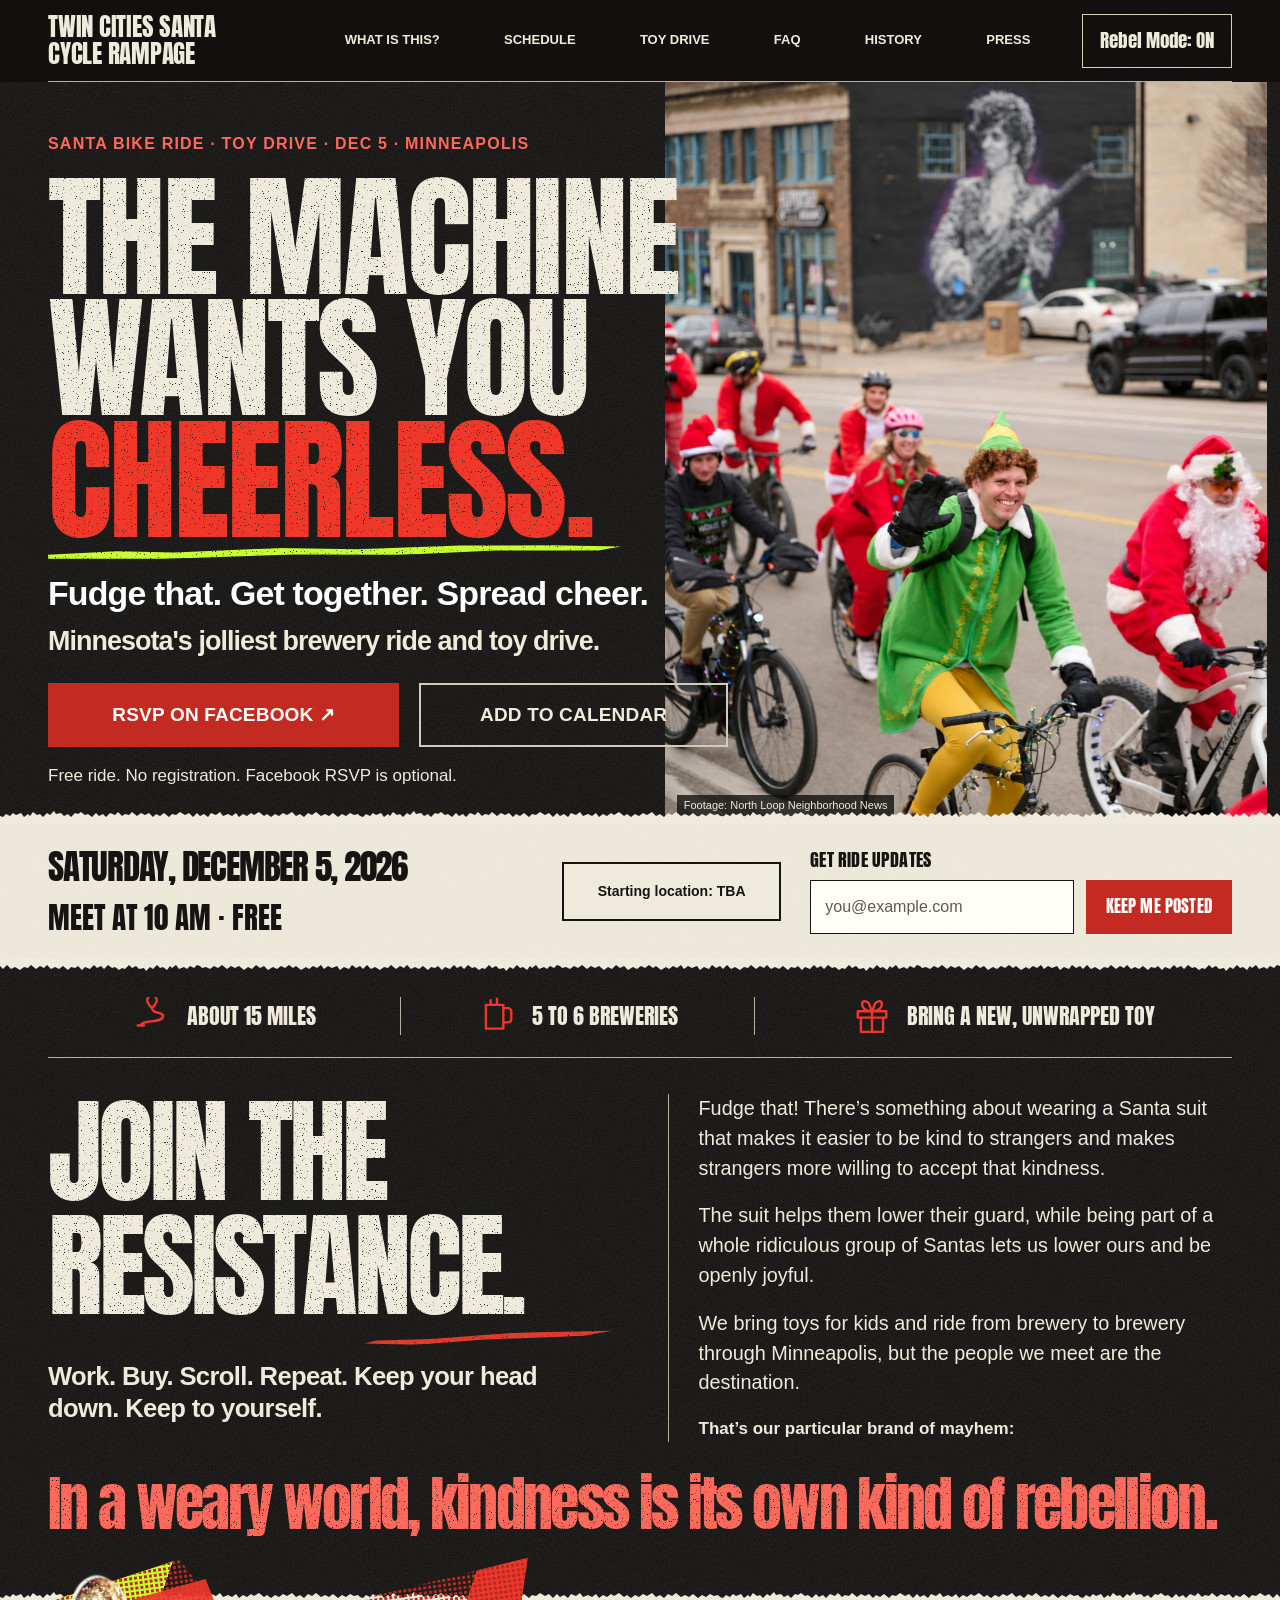
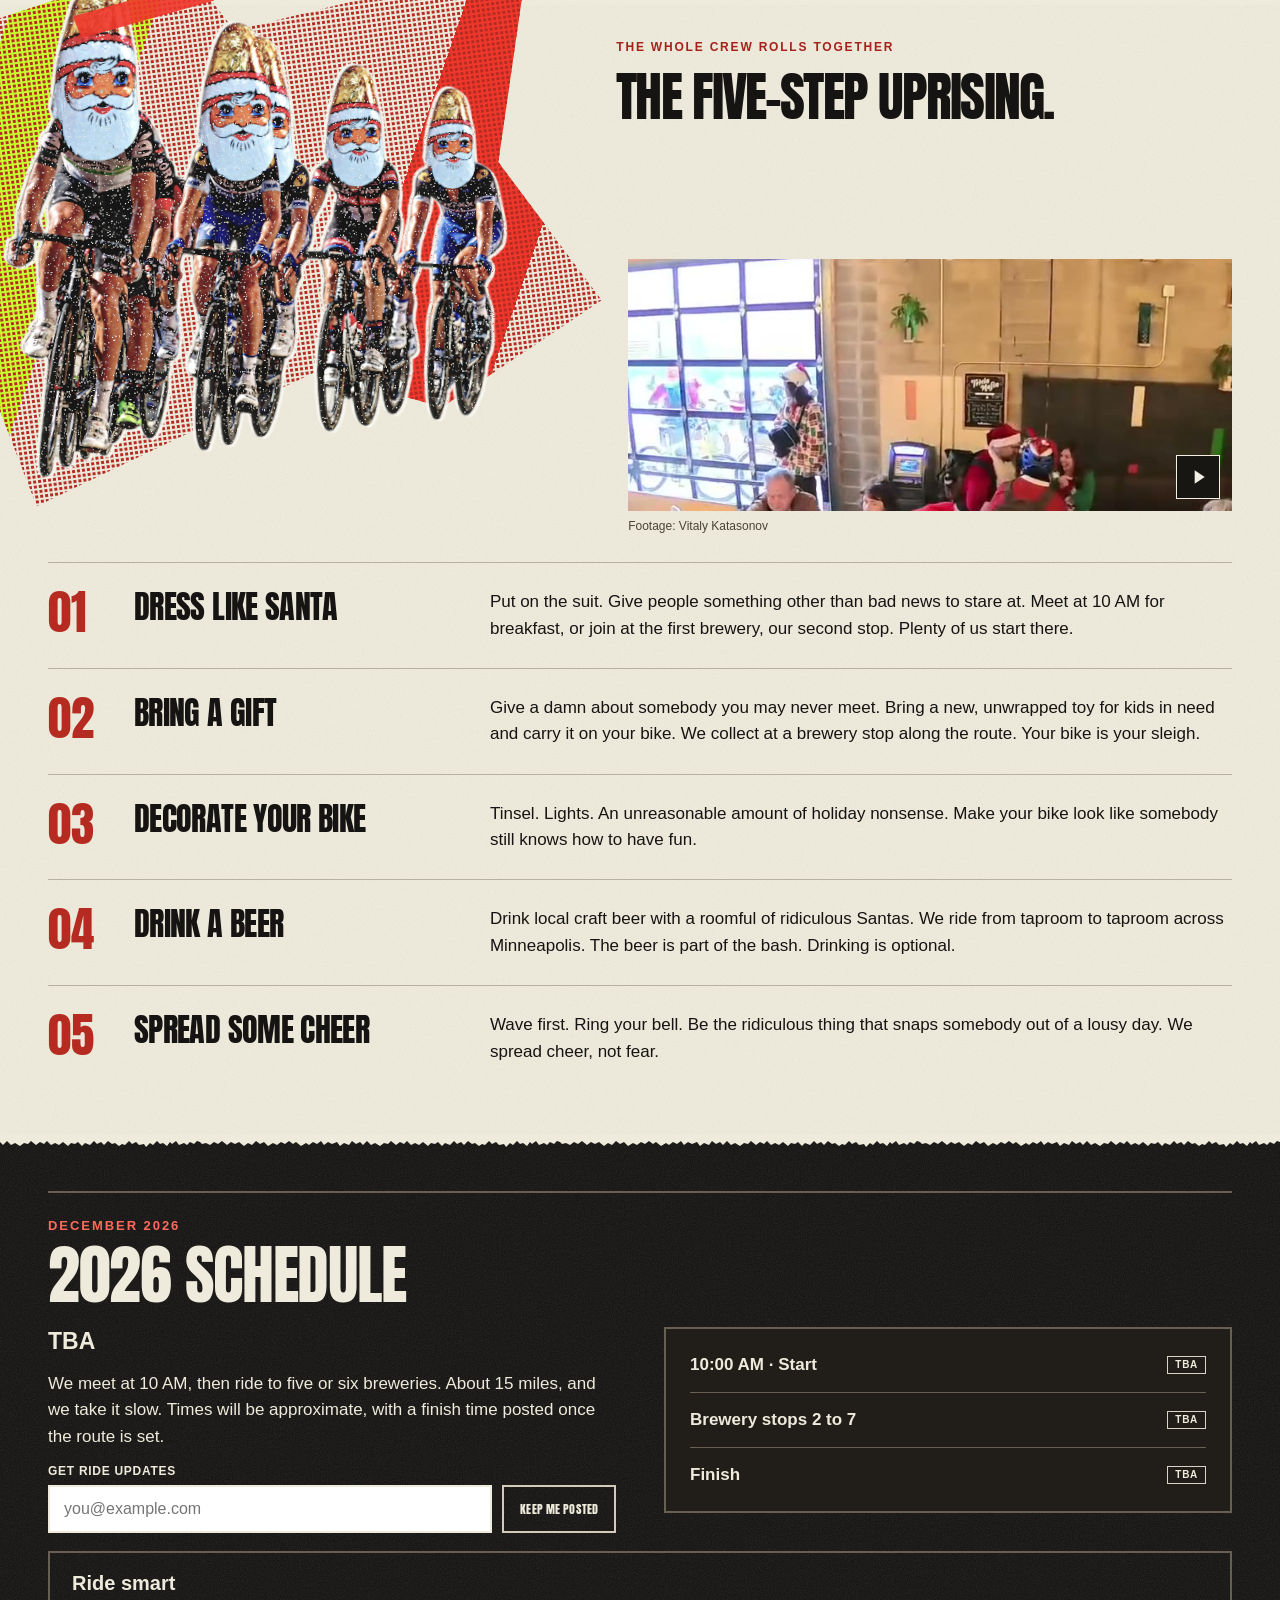
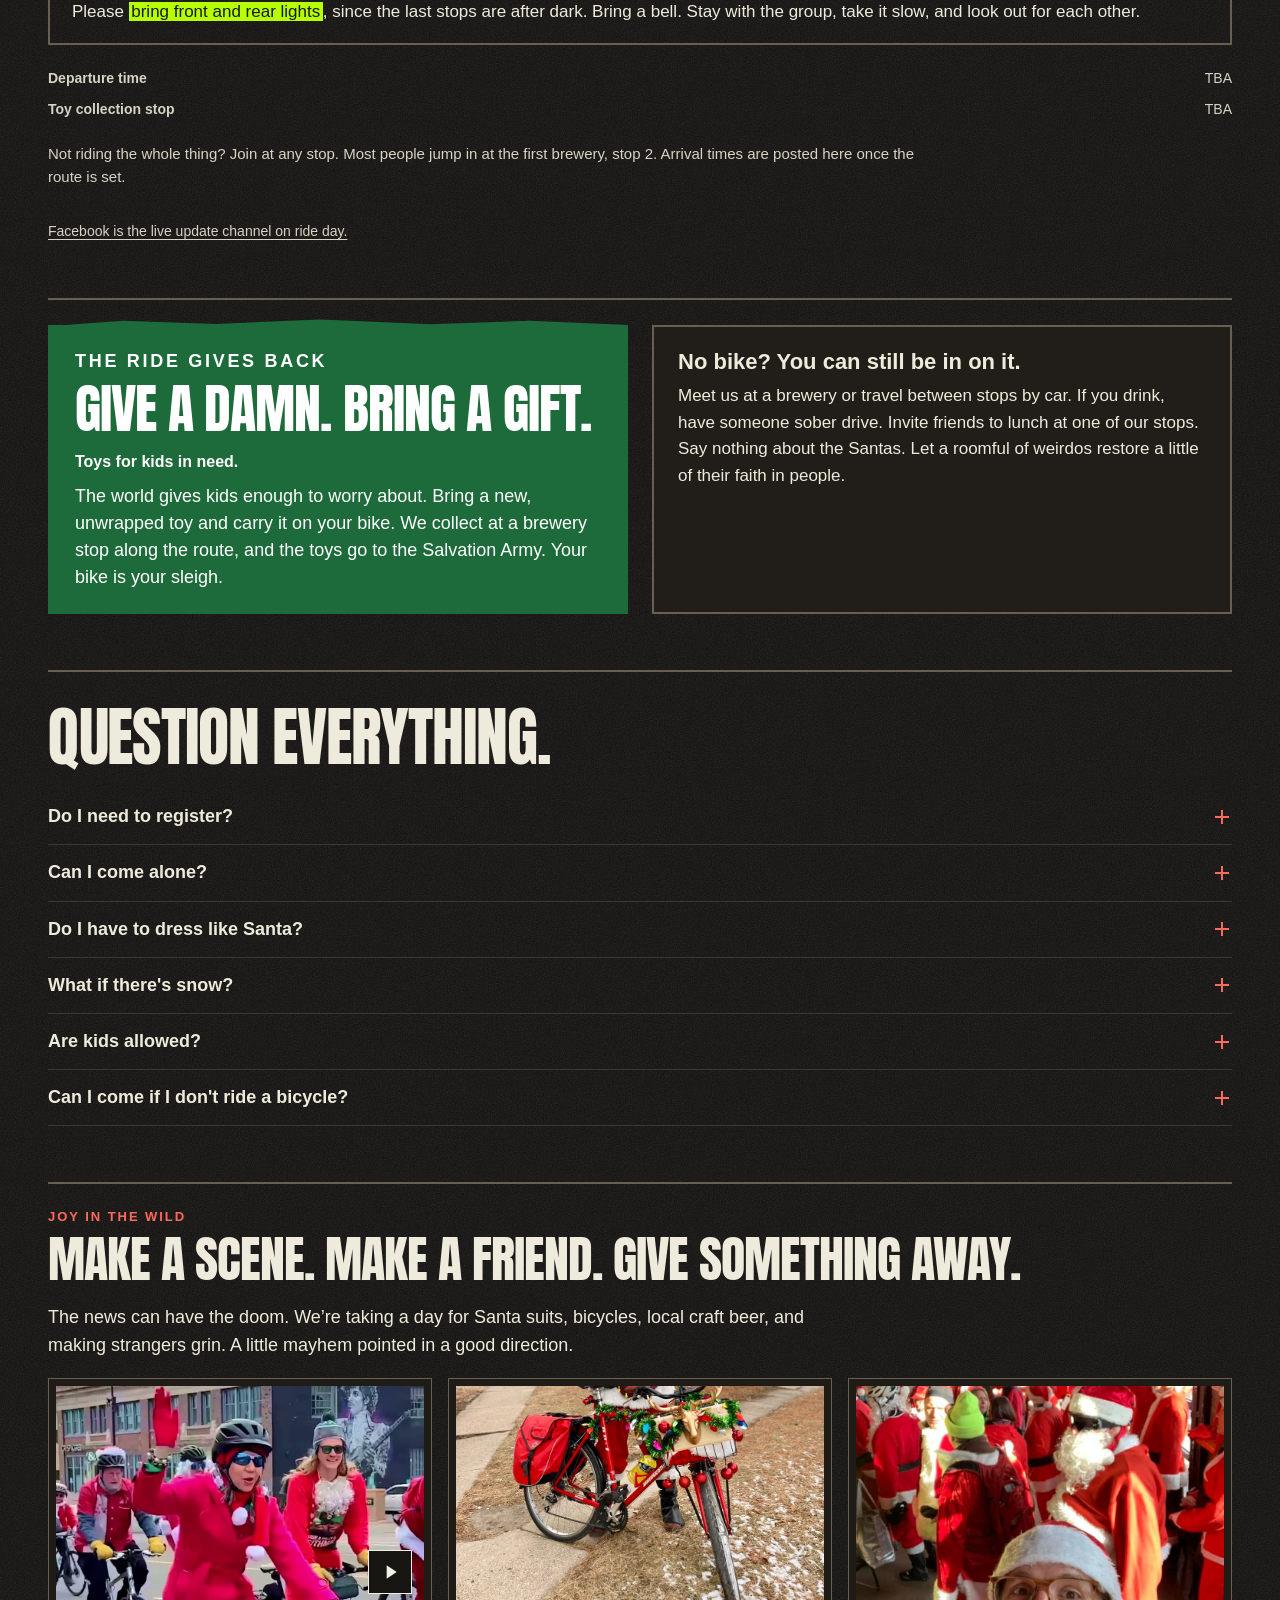
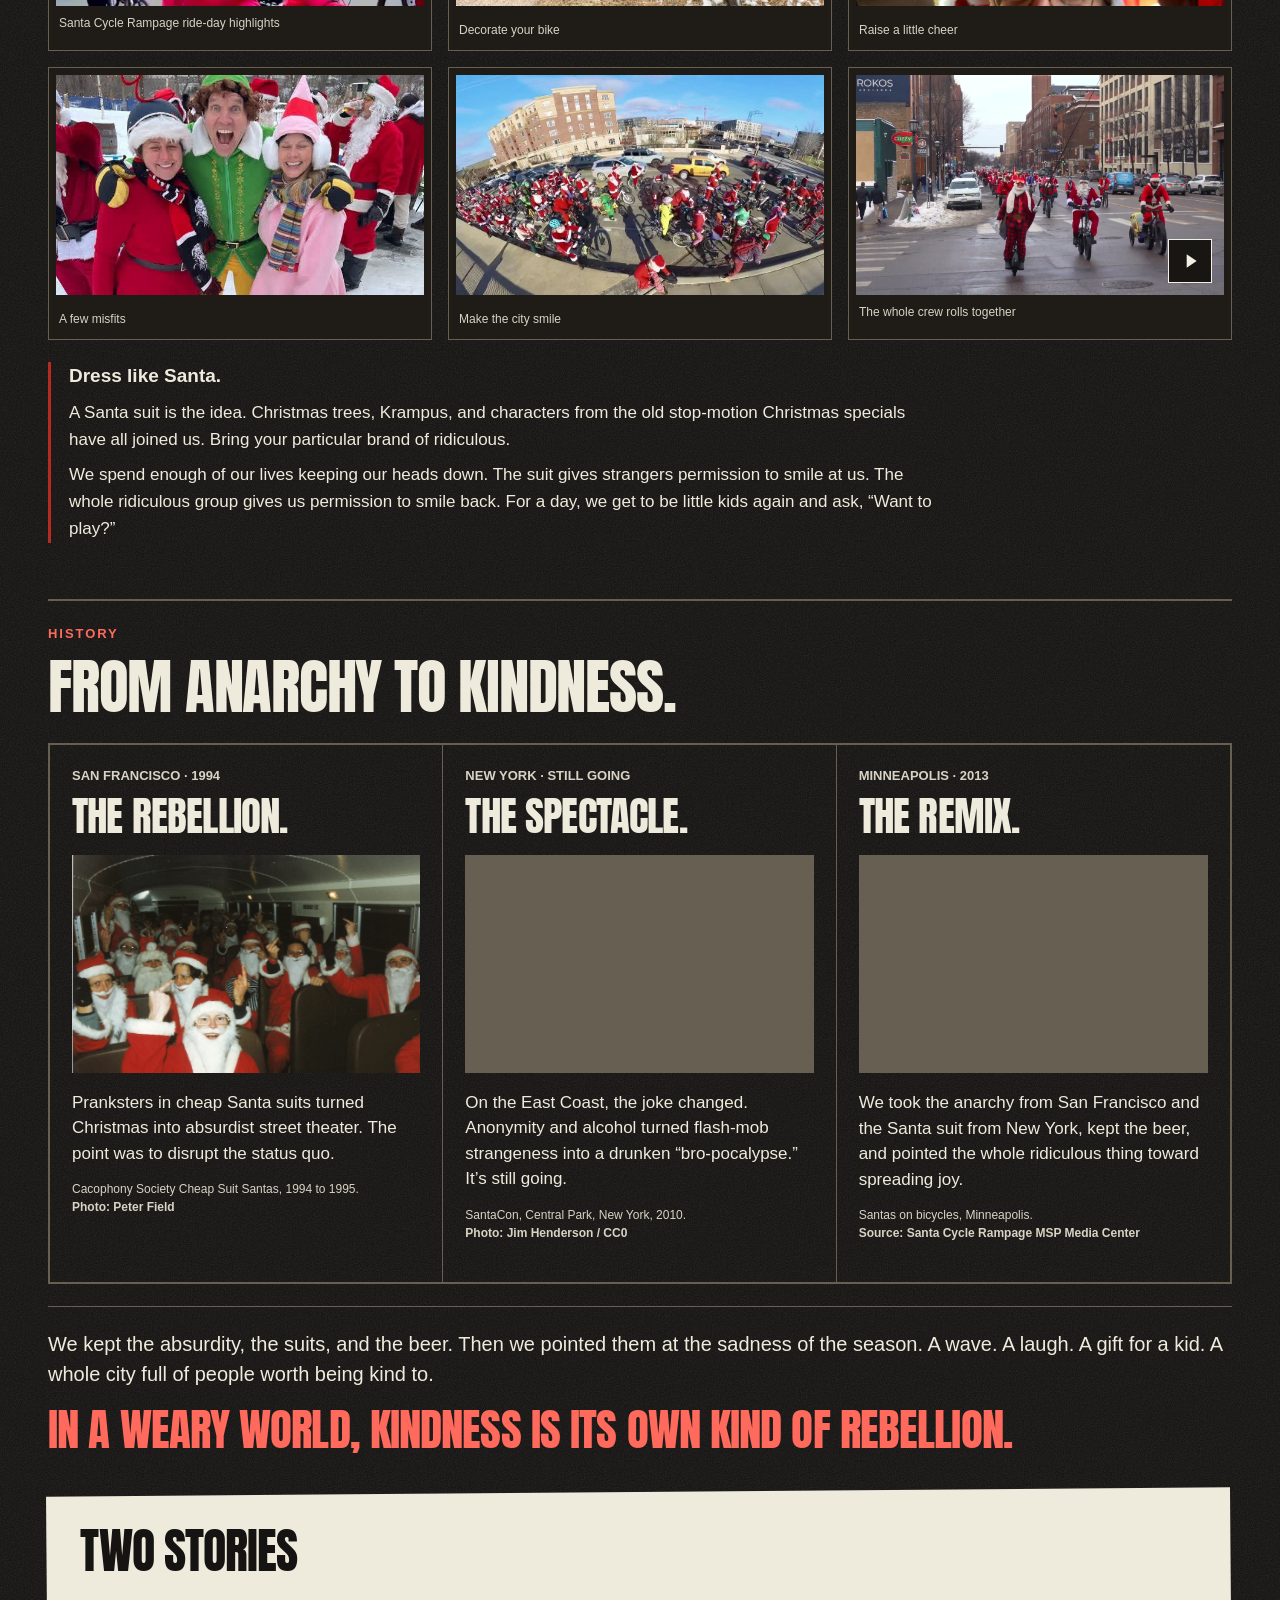
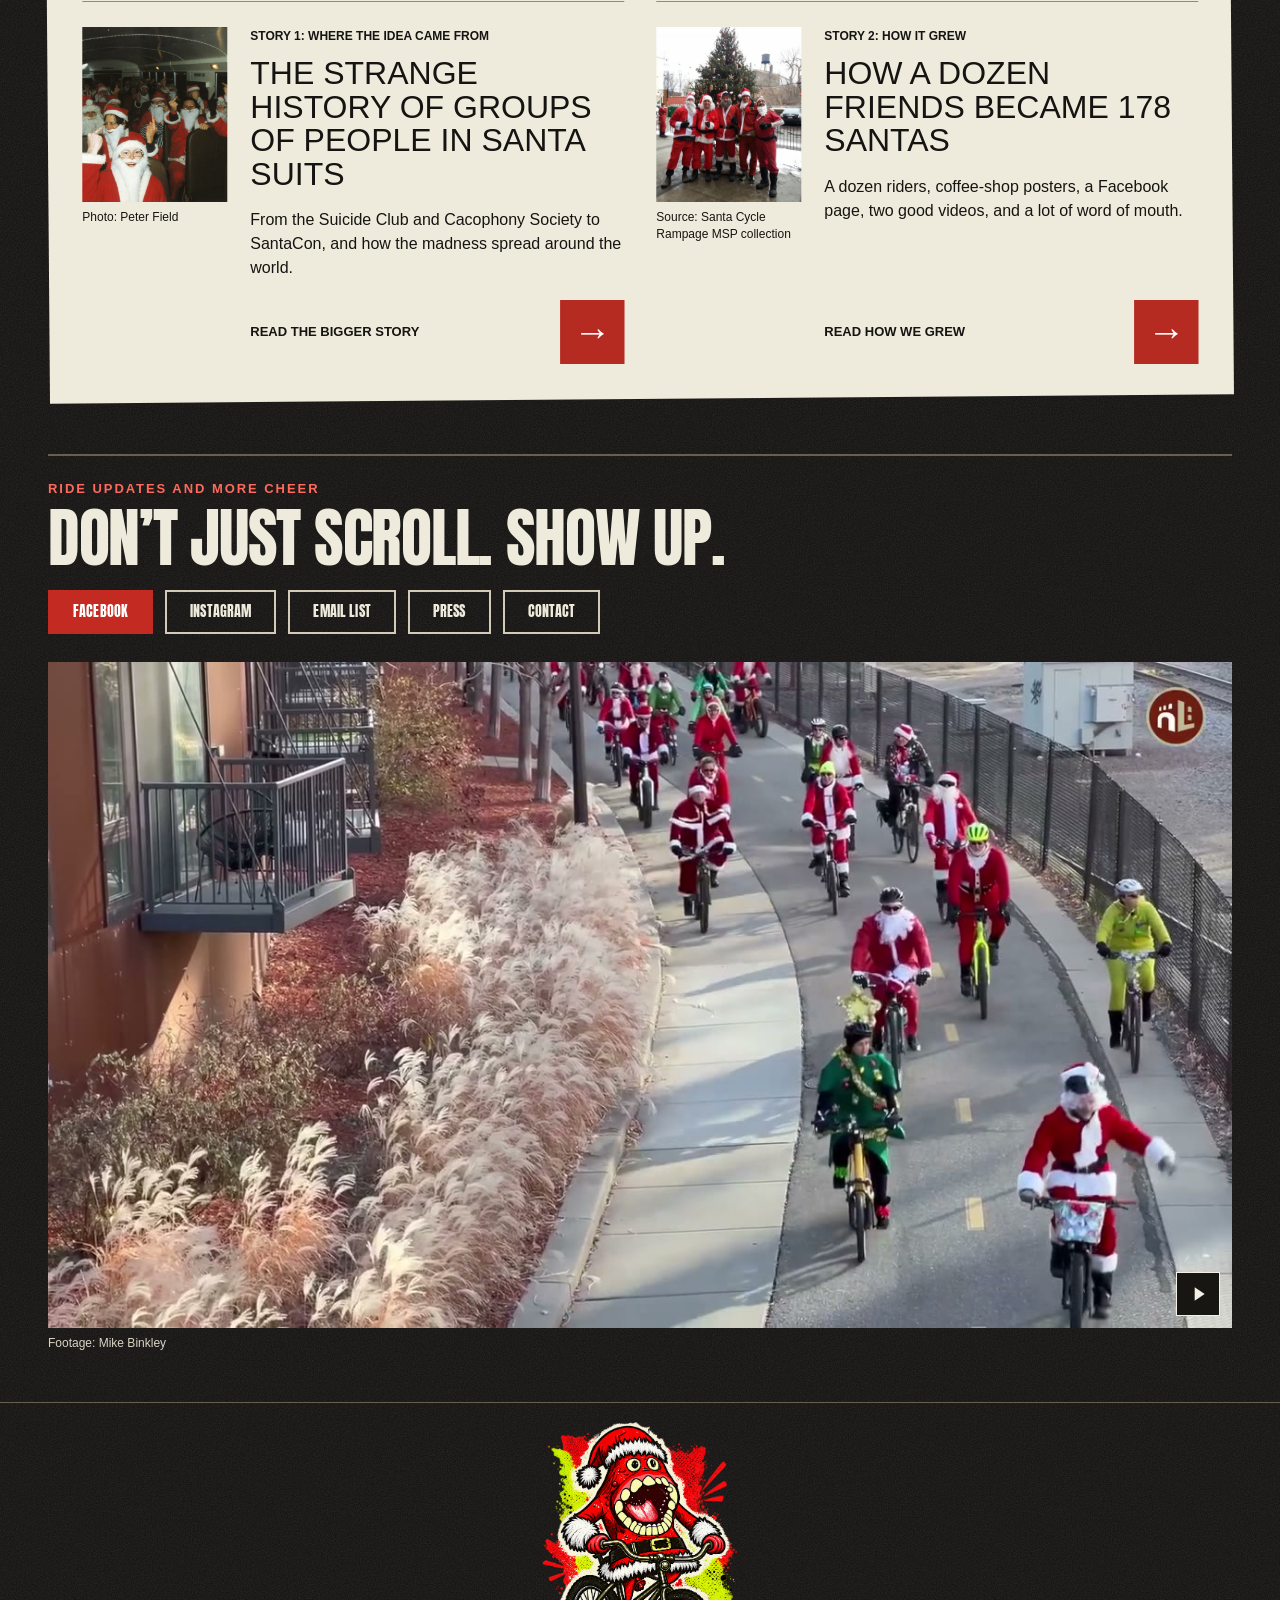
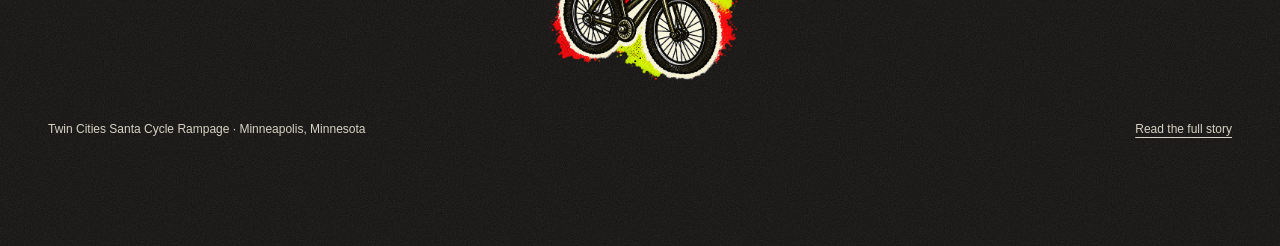
==== index.html @ d3b5295d "Restore distressed candy collage and add monster footer emblem" ====
<!doctype html>
<html lang="en" data-page-mode="rebel" data-site-mode="rebel"><head>
<meta charset="utf-8"><meta name="viewport" content="width=device-width,initial-scale=1"><meta name="theme-color" content="#f1eddf"><meta name="robots" content="index,follow"><title>Twin Cities Santa Cycle Rampage 2026</title><meta name="description" content="We ride bicycles from brewery to brewery across Minneapolis, dressed like Santas. The destination is the people we meet along the way."><link rel="canonical" href="https://santacyclerampagemsp.org/"><link rel="icon" href="favicon.ico"><link rel="apple-touch-icon" href="apple-touch-icon.png"><meta property="og:type" content="website"><meta property="og:title" content="Twin Cities Santa Cycle Rampage 2026"><meta property="og:description" content="We ride bicycles from brewery to brewery across Minneapolis, dressed like Santas. The destination is the people we meet along the way."><meta property="og:url" content="https://santacyclerampagemsp.org/"><meta property="og:image" content="https://santacyclerampagemsp.org/assets/social-share-prince.jpg"><meta property="og:image:width" content="1200"><meta property="og:image:height" content="630"><meta property="og:image:alt" content="Santa-costumed cyclists riding past the Prince mural in Minneapolis"><meta name="twitter:card" content="summary_large_image"><meta name="twitter:title" content="Twin Cities Santa Cycle Rampage 2026"><meta name="twitter:description" content="We ride bicycles from brewery to brewery across Minneapolis, dressed like Santas. The destination is the people we meet along the way."><meta name="twitter:image" content="https://santacyclerampagemsp.org/assets/social-share-prince.jpg"><script src="site-assets/mode-boot.js?v=2388454eb3"></script><link rel="stylesheet" href="site-assets/default.css?v=2b48d3f30b"><link rel="stylesheet" href="site-assets/components.css?v=9ea05fdb95"><link rel="stylesheet" href="site-assets/rebel.css?v=9afa2cc4dd"><link rel="stylesheet" href="site-assets/pages.css?v=cdbee943a2"><script type="application/ld+json">{
  "@context": "https://schema.org",
  "@type": "Event",
  "name": "Twin Cities Santa Cycle Rampage 2026",
  "url": "https://santacyclerampagemsp.org/",
  "startDate": "2026-12-05T10:00:00-06:00",
  "eventStatus": "https://schema.org/EventScheduled",
  "eventAttendanceMode": "https://schema.org/OfflineEventAttendanceMode",
  "isAccessibleForFree": true,
  "description": "A free holiday bicycle ride through Minneapolis. Dress as Santa or another festive character, decorate your bike, bring a new, unwrapped toy to donate, and ride together between local breweries.",
  "image": [
    "https://santacyclerampagemsp.org/assets/social-share-prince.jpg"
  ],
  "organizer": {
    "@type": "Organization",
    "name": "Santa Cycle Rampage MSP",
    "url": "https://santacyclerampagemsp.org/",
    "sameAs": "https://www.facebook.com/SantaCycleRampageMSP/"
  }
}</script><script src="site-assets/site.js?v=d150684909" defer></script>
<link rel="preload" href="assets/monster/anton-regular.ttf" as="font" type="font/ttf" crossorigin><link rel="stylesheet" href="site-assets/monster.css?v=971667e18c"><link rel="stylesheet" href="site-assets/monster-match.css?v=2a3a174f09"><link rel="stylesheet" href="site-assets/monster-vhs.css?v=76fdbf12bc"><script type="module" src="site-assets/monster-preview.js?v=041942e09f"></script></head><body data-home-page data-monster-preview><svg class="print-filter-definitions" aria-hidden="true" focusable="false" xmlns="http://www.w3.org/2000/svg"><defs><filter id="screenprint" x="0" y="0" width="100%" height="100%"><feTurbulence type="fractalNoise" baseFrequency=".85" numOctaves="3" stitchTiles="stitch" result="noise"/><feColorMatrix in="noise" type="matrix" values="0 0 0 0 0 0 0 0 0 0 0 0 0 0 0 1 0 0 0 0" result="alphaNoise"/><feComponentTransfer in="alphaNoise" result="flecks"><feFuncA type="linear" slope="8" intercept="-5.4"/></feComponentTransfer><feComposite in="SourceGraphic" in2="flecks" operator="out"/></filter><filter id="vhs-tracking" x="-5%" y="0" width="110%" height="100%"><feTurbulence type="fractalNoise" baseFrequency="0 .065" numOctaves="1" seed="9" result="tracking-noise"/><feColorMatrix in="tracking-noise" type="matrix" values="1 0 0 0 0 0 0 0 0 .5 0 0 0 0 .5 0 0 0 0 1" result="horizontal-bands"/><feDisplacementMap in="SourceGraphic" in2="horizontal-bands" scale="32" xChannelSelector="R" yChannelSelector="G"/></filter></defs></svg>
<a class="skip-link" href="#main-content">Skip to content</a>
<header class="site-header"><div class="header-bar"><a class="brand" href="#about" aria-label="Twin Cities Santa Cycle Rampage home" data-mode-link><span>TWIN CITIES</span> <span>SANTA</span> <span>CYCLE RAMPAGE</span></a><nav class="desktop-nav" aria-label="Main navigation"><a href="#what" data-mode-link>What is this?</a><a href="#schedule" class="schedule-link" data-mode-link>Schedule</a><a href="#toy" data-mode-link>Toy drive</a><a href="#faq" data-mode-link>FAQ</a><a href="#history" data-mode-link>History</a><a href="press.html">Press</a></nav><div class="header-actions"><div class="mode-control"><button class="mode-toggle" type="button" aria-pressed="true" aria-label="Rebel Mode"><span class="mode-switch" aria-hidden="true"></span><span>Rebel Mode</span></button></div><button class="menu" type="button" aria-label="Open menu" aria-controls="mobile-nav" aria-expanded="false"><span></span><span></span><span></span></button></div></div><nav class="mobile-nav" id="mobile-nav" aria-label="Mobile navigation" hidden><a href="#what" data-mode-link>What is this?</a><a href="#schedule" class="schedule-link" data-mode-link>Schedule</a><a href="#toy" data-mode-link>Toy drive</a><a href="#faq" data-mode-link>FAQ</a><a href="#history" data-mode-link>History</a><a href="press.html">Press</a></nav></header>
<main id="main-content" tabindex="-1">
<section class="hero" id="about" aria-labelledby="event-title"><div class="wrap hero-layout">
<p class="eyebrow hero-eyebrow"><span class="default-only">Minneapolis · Riding since 2013</span><span class="rebel-only">Santa bike ride · Toy drive · Dec 5 · Minneapolis</span></p>
<div class="hero-heading"><h1 class="display hero-title" id="event-title"><span class="default-only"><span class="event-region">Twin Cities</span><span class="title-line">Santa Cycle</span><span class="title-line">Rampage</span></span><span class="rebel-only rebel-title"><span>THE MACHINE</span><span>WANTS YOU</span><span>CHEERLESS.</span></span></h1><span class="monster-internal-version rebel-only" aria-hidden="true"><span>v1.7.4</span><span>PAPER MAYHEM</span></span><p class="hero-response rebel-only">Fudge that. Get together. Spread cheer.</p></div>
<p class="hero-tagline">Minnesota's jolliest brewery ride and toy drive.</p>
<p class="hero-description default-only">We ride bicycles from brewery to brewery across Minneapolis, dressed like Santas. The destination is the people we meet along the way.</p>
<div class="monster-art rebel-only" data-monster-media data-takeover="video"><figure class="hero-film"><video data-ambient id="video-hero" muted loop playsinline preload="none" poster="assets/hero-waving-elf-composite.jpg" aria-label="Santa-costumed cyclists riding through Minneapolis" fetchpriority="high"><source data-src="assets/rampage-loop.mp4" type="video/mp4"></video><figcaption class="media-caption">Footage: North Loop Neighborhood News</figcaption></figure><img class="mockup-monster" src="assets/monster/hero-monster-user.png" width="1122" height="1402" alt="Santa monster holding the bicycle handlebars, with red and neon-yellow splashes" aria-hidden="true" fetchpriority="high" decoding="async"></div>
<aside class="date-card" id="when-where" aria-labelledby="ride-date"><p class="eyebrow">2026 ride day</p><h2 class="display ride-date" id="ride-date"><time datetime="2026-12-05T10:00:00-06:00"><span>Saturday,</span><span>December 5, 2026</span></time></h2><p class="meet-time">Meet at 10 AM · Free</p><div class="location-status"><strong>Starting spot: to be announced.</strong> The Loop is out this year. RSVP on Facebook and you'll hear the new location first.</div><details class="compact-location rebel-only"><summary>Starting location: TBA</summary><div class="compact-location-copy"><strong>Starting spot: to be announced.</strong> The Loop is out this year. RSVP on Facebook and you'll hear the new location first.</div></details><form class="email-signup" action="https://assets.mailerlite.com/jsonp/2739403/forms/202239538838374374/subscribe" method="post"><label for="location-email">Get ride updates</label><div class="email-fields"><input id="location-email" name="fields[email]" type="email" autocomplete="email" placeholder="you@example.com" required><button class="button button-secondary" type="submit">Keep me posted</button></div><input type="hidden" name="ml-submit" value="1"><input type="hidden" name="anticsrf" value="true"><p class="email-signup-status" role="status" aria-live="polite" hidden></p><p class="email-signup-fallback" hidden><a href="https://preview.mailerlite.io/forms/2739403/202239538838374374/share" target="_blank" rel="noopener">Open the signup page instead ↗</a></p><noscript><p>JavaScript is needed for inline signup. <a href="https://preview.mailerlite.io/forms/2739403/202239538838374374/share">Sign up on MailerLite</a>.</p></noscript></form></aside>
<div class="hero-actions"><a class="button" href="https://www.facebook.com/events/1972798296683555/" target="_blank" rel="noopener">RSVP on Facebook ↗</a><a class="button button-secondary" href="santa-cycle-rampage-2026.ics" download>Add to calendar</a></div>
<p class="free-note">Free ride. No registration. Facebook RSVP is optional.</p>
<ul class="quick-facts" aria-label="Quick facts"><li>Free</li><li><svg class="monster-fact-icon" viewBox="0 0 24 24" aria-hidden="true" focusable="false"><path d="M5 18c0-4 14-1 14-6 0-3-7-1-7-5 M12 7c-2-2-3-4-3-5a3 3 0 0 1 6 0c0 1-1 3-3 5Z M3 18h4"/></svg><span>About 15 miles</span></li><li><svg class="monster-fact-icon" viewBox="0 0 24 24" aria-hidden="true" focusable="false"><path d="M5 5h11v15H5z M16 7h3a2 2 0 0 1 2 2v5a2 2 0 0 1-2 2h-3 M8 2v3 M12 1v4"/></svg><span>5 to 6 breweries</span></li><li><svg class="monster-fact-icon" viewBox="0 0 24 24" aria-hidden="true" focusable="false"><path d="M3 9h18v4H3z M5 13v9h14v-9 M12 9v13 M12 9C3 9 5-1 10 4l2 5Zm0 0c9 0 7-10 2-5l-2 5Z"/></svg><span>Bring a new, unwrapped toy</span></li><li>No registration</li></ul>
</div></section>
<div class="wrap"><div class="content-sections">
<section class="content-section what-section" id="what" aria-label="What is this?">
<div class="default-only"><p class="eyebrow">The whole idea</p><h2 class="display section-title" id="what-title">What is this?</h2><div class="what-layout"><div class="what-copy"><p class="what-lead">We ride bicycles from brewery to brewery across Minneapolis, dressed like Santas. But the destination is the people we meet along the way.</p><p>A little absurdity, a little beer, a gentle disregard for social norms, and a whole lot of bicycles, kindness, and holiday cheer.</p></div><div data-brewery-slot="default"></div></div><div data-steps-slot="default"></div></div>
<div class="manifesto-section rebel-only" aria-labelledby="manifesto-title"><div class="manifesto-heading"><h2 class="display" id="manifesto-title">JOIN THE RESISTANCE.</h2><p class="manifesto-subline">Work. Buy. Scroll. Repeat. Keep your head down. Keep to yourself.</p></div><div class="manifesto-copy"><p>Fudge that! There’s something about wearing a Santa suit that makes it easier to be kind to strangers and makes strangers more willing to accept that kindness.</p>
<p>The suit helps them lower their guard, while being part of a whole ridiculous group of Santas lets us lower ours and be openly joyful.</p>
<p>We bring toys for kids and ride from brewery to brewery through Minneapolis, but the people we meet are the destination.</p><p class="manifesto-closing"><span class="manifesto-preface">That’s our particular brand of mayhem:</span> <strong class="manifesto-rebellion">in a weary world, kindness is its own kind of rebellion.</strong></p></div></div></section>
<section class="content-section uprising-section rebel-only" id="uprising" aria-labelledby="uprising-title"><div class="uprising-masthead"><figure class="chocolate-collage rebel-only"><img class="archive-cutout" width="1356" height="1160" src="assets/monster/chocolate-clean.png" alt="Chocolate-headed racing cyclists from the 2017 Santa Cycle Rampage poster" loading="lazy" decoding="async"></figure><p class="eyebrow">The whole crew rolls together</p><h2 class="display section-title" id="uprising-title">The five-step uprising.</h2></div><div data-brewery-slot="rebel"><figure class="wide-film brewery-film"><video data-ambient id="video-brewery" muted loop playsinline preload="none" poster="assets/ladona-room-pan-poster.jpg" aria-label="A roomful of Santas at La Doña brewery"><source data-src="assets/ladona-room-pan-slower.mp4" type="video/mp4"></video><figcaption class="media-caption">Footage: Vitaly Katasonov</figcaption></figure></div><div data-steps-slot="rebel"><ol class="participation-steps" data-step-rows aria-label="Five ways to join the ride"><li><span class="participation-number" aria-hidden="true">01</span><h3 class="display">Dress like Santa</h3><p><span class="default-only">Put on your Santa suit and meet at 10 AM for breakfast. Note: Many riders join at the first brewery, our second stop, and for them that is where the day begins.</span><span class="rebel-only">Put on the suit. Give people something other than bad news to stare at. Meet at 10 AM for breakfast, or join at the first brewery, our second stop. Plenty of us start there.</span></p></li><li><span class="participation-number" aria-hidden="true">02</span><h3 class="display">Bring a gift</h3><p><span class="default-only">Bring a new, unwrapped toy for kids in need and carry it on your bike. We collect at a brewery stop along the route. Your bike is your sleigh.</span><span class="rebel-only">Give a damn about somebody you may never meet. Bring a new, unwrapped toy for kids in need and carry it on your bike. We collect at a brewery stop along the route. Your bike is your sleigh.</span></p></li><li><span class="participation-number" aria-hidden="true">03</span><h3 class="display">Decorate your bike</h3><p><span class="default-only">Lights, tinsel, and whatever holiday nonsense you can dream up. Make your bike part of the fun.</span><span class="rebel-only">Tinsel. Lights. An unreasonable amount of holiday nonsense. Make your bike look like somebody still knows how to have fun.</span></p></li><li><span class="participation-number" aria-hidden="true">04</span><h3 class="display">Drink a beer</h3><p><span class="default-only">We ride from taproom to taproom for local craft beer, a roomful of Santas, and a little holiday mischief. Drinking is optional.</span><span class="rebel-only">Drink local craft beer with a roomful of ridiculous Santas. We ride from taproom to taproom across Minneapolis. The beer is part of the bash. Drinking is optional.</span></p></li><li><span class="participation-number" aria-hidden="true">05</span><h3 class="display">Spread some cheer</h3><p><span class="default-only">Wave to the people on the sidewalk and watching from their cars. Ring your bell. Give them something to smile about. Keep riding.</span><span class="rebel-only">Wave first. Ring your bell. Be the ridiculous thing that snaps somebody out of a lousy day. We spread cheer, not fear.</span></p></li></ol></div></section>
<section class="content-section schedule-section" id="schedule" aria-labelledby="schedule-title"><span class="legacy-section-anchor" id="stops" aria-hidden="true"></span><p class="eyebrow">December 2026</p><h2 class="display section-title" id="schedule-title">2026 schedule</h2><div class="schedule-layout"><div class="schedule-summary"><h3 class="schedule-heading">TBA</h3><p class="schedule-description">We meet at 10 AM, then ride to five or six breweries. About 15 miles, and we take it slow. Times will be approximate, with a finish time posted once the route is set.</p><form class="email-signup" action="https://assets.mailerlite.com/jsonp/2739403/forms/202239538838374374/subscribe" method="post"><label for="schedule-email">Get ride updates</label><div class="email-fields"><input id="schedule-email" name="fields[email]" type="email" autocomplete="email" placeholder="you@example.com" required><button class="button button-secondary" type="submit">Keep me posted</button></div><input type="hidden" name="ml-submit" value="1"><input type="hidden" name="anticsrf" value="true"><p class="email-signup-status" role="status" aria-live="polite" hidden></p><p class="email-signup-fallback" hidden><a href="https://preview.mailerlite.io/forms/2739403/202239538838374374/share" target="_blank" rel="noopener">Open the signup page instead ↗</a></p><noscript><p>JavaScript is needed for inline signup. <a href="https://preview.mailerlite.io/forms/2739403/202239538838374374/share">Sign up on MailerLite</a>.</p></noscript></form></div><div class="schedule-route"><div class="schedule-card" aria-label="Route status"><div class="schedule-row"><div>10:00 AM · Start</div><span class="status-badge">TBA</span></div><div class="schedule-row"><span>Brewery stops 2 to 7</span><span class="status-badge">TBA</span></div><div class="schedule-row"><span>Finish</span><span class="status-badge">TBA</span></div></div><aside class="ride-smart" aria-labelledby="ride-smart-title"><h3 id="ride-smart-title">Ride smart</h3><p>Please <mark class="lights-reminder">bring front and rear lights</mark>, since the last stops are after dark. Bring a bell. Stay with the group, take it slow, and look out for each other.</p></aside><dl class="schedule-logistics"><div><dt>Departure time</dt><dd>TBA</dd></div><div><dt>Toy collection stop</dt><dd>TBA</dd></div></dl><p class="schedule-join-note">Not riding the whole thing? Join at any stop. Most people jump in at the first brewery, stop 2. Arrival times are posted here once the route is set.</p></div><p class="schedule-channel"><a href="https://www.facebook.com/SantaCycleRampageMSP/" target="_blank" rel="noopener">Facebook is the live update channel on ride day.</a></p></div></section>
<section class="content-section gifts-section" id="toy" aria-labelledby="gift-title"><span class="legacy-section-anchor" id="gifts" aria-hidden="true"></span><div class="gift-panel"><p class="eyebrow">The ride gives back</p><h2 class="display" id="gift-title"><span class="default-only">Bring a gift.</span><span class="rebel-only">Give a damn. Bring a gift.</span></h2><p class="toy-purpose">Toys for kids in need.</p><p><span class="default-only">Bring a new, unwrapped toy and carry it on your bike. We collect at a brewery stop along the route, and the toys go to the Salvation Army. Your bike is your sleigh.</span><span class="rebel-only">The world gives kids enough to worry about. Bring a new, unwrapped toy and carry it on your bike. We collect at a brewery stop along the route, and the toys go to the Salvation Army. Your bike is your sleigh.</span></p></div><aside class="spectator-card"><h3><span class="default-only">Not riding? Come for the Santas.</span><span class="rebel-only">No bike? You can still be in on it.</span></h3><p><span class="default-only">Meet us at a brewery or travel between stops by car. If you drink, have someone sober drive. Plan lunch with friends at one of our stops, and don't mention the Santas. Let us be the surprise.</span><span class="rebel-only">Meet us at a brewery or travel between stops by car. If you drink, have someone sober drive. Invite friends to lunch at one of our stops. Say nothing about the Santas. Let a roomful of weirdos restore a little of their faith in people.</span></p></aside></section>
<section class="content-section faq-section shared-faq" id="faq" aria-labelledby="faq-title"><h2 class="display section-title" id="faq-title"><span class="default-only">FAQ</span><span class="rebel-only">Question everything.</span></h2><details data-faq-id="register"><summary><span>Do I need to register?</span><svg class="faq-indicator" viewBox="0 0 20 20" aria-hidden="true" focusable="false"><path d="M4 10h12"/><path class="faq-indicator-vertical" d="M10 4v12"/></svg></summary><div class="faq-answer"><div class="default-only"><p>No. The ride is free and there is no registration. Show up and ride. You can <a href="https://www.facebook.com/events/1972798296683555/" target="_blank" rel="noopener">RSVP on Facebook</a>, it’s optional, but appreciated!</p></div><div class="rebel-only"><p>No tickets. No registration. The ride is free. Show up and ride. An <a href="https://www.facebook.com/events/1972798296683555/" target="_blank" rel="noopener">RSVP on Facebook</a> is optional, but appreciated. That’s the entire entrance exam.</p></div></div></details><details data-faq-id="alone"><summary><span>Can I come alone?</span><svg class="faq-indicator" viewBox="0 0 20 20" aria-hidden="true" focusable="false"><path d="M4 10h12"/><path class="faq-indicator-vertical" d="M10 4v12"/></svg></summary><div class="faq-answer"><div class="default-only"><p>Yes. You don’t need to know anyone to join us. Come on your own or bring a friend. Put on your Santa suit, say hello, and ride with the group.</p></div><div class="rebel-only"><p>Yes. You don’t need a crew or an introduction. Put on your Santa suit, say hello, and ride with us. We’re all strangers until somebody waves first.</p></div></div></details><details data-faq-id="costume"><summary><span>Do I have to dress like Santa?</span><svg class="faq-indicator" viewBox="0 0 20 20" aria-hidden="true" focusable="false"><path d="M4 10h12"/><path class="faq-indicator-vertical" d="M10 4v12"/></svg></summary><div class="faq-answer"><div class="default-only"><p>A Santa suit is the idea, and most of us wear one. You’re still welcome if you turn up as something else. We’ve had Christmas trees, Krampus, and a whole assortment of characters from the old stop-motion Christmas specials.</p></div><div class="rebel-only"><p>A Santa suit is the idea, and most of us wear one. But a Christmas tree, Krampus, or a character from the old stop-motion Christmas specials can join the mayhem too. You’re welcome as something else. Give us something to grin at.</p></div></div></details><details data-faq-id="snow"><summary><span>What if there's snow?</span><svg class="faq-indicator" viewBox="0 0 20 20" aria-hidden="true" focusable="false"><path d="M4 10h12"/><path class="faq-indicator-vertical" d="M10 4v12"/></svg></summary><div class="faq-answer">
<p>We’ve ridden through snowstorms, ice, freezing rain and, unfortunately, increasingly warm weather. Christmas is starting to feel like Christmas in July. Yikes.</p>
<p>It’s Minneapolis in December, so dress appropriately. We’re seeing more and more fat bikes on the ride these days. They’ve become pretty common. If there’s snow or ice, studded tires are recommended.</p>
<p>Ultimately, ride only in conditions you’re comfortable with, and make sure your bike is set up accordingly. Even in the coldest years, people often start shedding layers by midday.</p>
<p>You may see Santas ducking into brewery bathrooms to peel off sweaty sweatpants beneath their costumes.</p>
<p>Turns out Santa suits don’t breathe particularly well.</p></div></details><details data-faq-id="kids"><summary><span>Are kids allowed?</span><svg class="faq-indicator" viewBox="0 0 20 20" aria-hidden="true" focusable="false"><path d="M4 10h12"/><path class="faq-indicator-vertical" d="M10 4v12"/></svg></summary><div class="faq-answer"><p>Sorta. Kids need to be with a parent or guardian, but this isn’t an event made for kids. We pride ourselves on not being rowdy, but it’s still a winter brewery ride with adults drinking. The full ride is about 15 miles, conditions can be icy, and the last stops are after dark.</p><p>If you bring kids, use your judgment about the conditions and distance. Joining for one or two stops earlier in the day may be a better fit than the full ride. If you’re driving between stops, stay sober.</p><p>Ride at your own risk and follow traffic laws.</p></div></details><details data-faq-id="not-riding"><summary><span>Can I come if I don't ride a bicycle?</span><svg class="faq-indicator" viewBox="0 0 20 20" aria-hidden="true" focusable="false"><path d="M4 10h12"/><path class="faq-indicator-vertical" d="M10 4v12"/></svg></summary><div class="faq-answer"><p>Absolutely. Check the schedule and meet your friends at a brewery. You can join the roomful of Santas without riding between stops.</p><p>Or invite some unsuspecting friends out for lunch at one of our stops. Plan to arrive about 30 minutes before we do.</p><p><strong>Don’t tell them about the Santas.</strong> Let us be the surprise.</p></div></details></section>
<section class="content-section vibe-section" id="vibe" aria-labelledby="vibe-title"><p class="eyebrow">Joy in the wild</p><h2 class="display section-title" id="vibe-title"><span class="default-only">The vibe</span><span class="rebel-only">Make a scene. Make a friend. Give something away.</span></h2><p class="section-intro"><span class="default-only">A little absurdity, a little beer, a gentle disregard for social norms, and a whole lot of bicycles, kindness, and holiday cheer.</span><span class="rebel-only">The news can have the doom. We’re taking a day for Santa suits, bicycles, local craft beer, and making strangers grin. A little mayhem pointed in a good direction.</span></p><div class="vibe-grid"><figure class="portrait-video"><video data-ambient id="video-vibe" muted loop playsinline preload="none" poster="assets/ride-day-promo-portrait-poster.jpg" aria-label="This is what Santa Cycle Rampage ride day feels like"><source data-src="assets/ride-day-promo-portrait.mp4" type="video/mp4"></video><figcaption class="media-caption">Santa Cycle Rampage ride-day highlights</figcaption></figure><figure class="decorated-bike-photo"><img src="assets/decorated-bike-rider.jpg" alt="A Santa rider beside a bicycle covered in garland, ornaments and a reindeer decoration" loading="lazy" decoding="async"><figcaption>Decorate your bike</figcaption></figure><figure><img src="assets/brewery.jpg" alt="A brewery crowded with Santa-costumed riders" loading="lazy" decoding="async"><figcaption>Raise a little cheer</figcaption></figure><figure class="misfits-photo"><img src="assets/elf.jpg" alt="Buddy the Elf with two festive riders in the snow" loading="lazy" decoding="async"><figcaption>A few misfits</figcaption></figure><figure><img src="assets/aerial.jpg" alt="A stream of Santa cyclists seen from above" loading="lazy" decoding="async"><figcaption>Make the city smile</figcaption></figure><figure class=""><video data-ambient id="video-crew" muted loop playsinline preload="none" poster="assets/santa-pack-loop-poster.jpg" aria-label="A large group of Santa cyclists filling a Minneapolis street"><source data-src="assets/santa-pack-loop.mp4" type="video/mp4"></video><figcaption class="media-caption">The whole crew rolls together</figcaption></figure></div><div class="vibe-note"><h3>Dress like Santa.</h3><p><span class="default-only">A Santa suit is the idea. We've also had Christmas trees, Krampus, and a whole assortment of characters from the old stop-motion Christmas specials.</span><span class="rebel-only">A Santa suit is the idea. Christmas trees, Krampus, and characters from the old stop-motion Christmas specials have all joined us. Bring your particular brand of ridiculous.</span></p><p><span class="default-only">The costumes help us lower the shields we put around our hearts. They make it easier to be kind to strangers, and easier for strangers to open up to us. Like little kids meeting each other and asking, “Want to play?” A Santa suit doesn’t have to hide your true self. Sometimes it lets that self come out.</span><span class="rebel-only">We spend enough of our lives keeping our heads down. The suit gives strangers permission to smile at us. The whole ridiculous group gives us permission to smile back. For a day, we get to be little kids again and ask, “Want to play?”</span></p></div></section>
<section class="content-section history-section history-hub" id="history" aria-labelledby="history-title"><span id="santa-mayhem" class="legacy-history-anchor" aria-hidden="true"></span><p class="eyebrow">History</p><h2 class="display section-title" id="history-title">From anarchy to kindness.</h2><ol class="history-cards" id="origins" aria-label="From San Francisco to New York to Minneapolis"><li><p class="history-card-place">San Francisco · 1994</p><h3 class="display">The rebellion.</h3><figure><img src="assets/history/san-francisco-cheap-suit-santas-1995.png" alt="Cacophony Society Cheap Suit Santas making irreverent gestures inside a bus in 1995" width="800" height="579" loading="lazy" decoding="async" style="object-position:50% 50%"><p class="history-card-description">Pranksters in cheap Santa suits turned Christmas into absurdist street theater. The point was to disrupt the status quo.</p><figcaption><span>Cacophony Society Cheap Suit Santas, 1994 to 1995.</span><strong>Photo: Peter Field</strong></figcaption></figure></li><li><p class="history-card-place">New York · Still going</p><h3 class="display">The spectacle.</h3><figure><img src="assets/history/new-york-santacon-2010-cc0.jpg" alt="A large gathering of Santas at Bethesda Terrace in New York’s Central Park" width="4083" height="2997" loading="lazy" decoding="async" style="object-position:50% 65%"><p class="history-card-description">On the East Coast, the joke changed. Anonymity and alcohol turned flash-mob strangeness into a drunken “bro-pocalypse.” It’s still going.</p><figcaption><span>SantaCon, Central Park, New York, 2010.</span><strong>Photo: Jim Henderson / CC0</strong></figcaption></figure></li><li><p class="history-card-place">Minneapolis · 2013</p><h3 class="display">The remix.</h3><figure><img src="assets/history/minneapolis-prince-mural.png" alt="Santa-costumed cyclists waving as they ride past the Prince mural in Minneapolis" width="1746" height="920" loading="lazy" decoding="async" style="object-position:100% 50%"><p class="history-card-description">We took the anarchy from San Francisco and the Santa suit from New York, kept the beer, and pointed the whole ridiculous thing toward spreading joy.</p><figcaption><span>Santas on bicycles, Minneapolis.</span><strong>Source: Santa Cycle Rampage MSP Media Center</strong></figcaption></figure></li></ol><p class="history-bridge"><span class="default-only">San Francisco taught us to disrupt. New York showed us what happens when the joke loses its purpose. Minneapolis found another way: keep the chaos, but make somebody's day better.</span><span class="rebel-only">We kept the absurdity, the suits, and the beer. Then we pointed them at the sadness of the season. A wave. A laugh. A gift for a kid. A whole city full of people worth being kind to.</span></p><p class="display history-rebellion">In a weary world, kindness is its own kind of rebellion.</p><div class="two-stories-band" id="two-stories" role="group" aria-labelledby="two-stories-title"><h3 class="display" id="two-stories-title">Two stories</h3><nav class="history-paths" aria-label="Choose a complete history"><article class="history-path-panel"><a class="history-path story-feature" data-mode-link href="story.html" aria-labelledby="santacon-path-title santacon-path-link"><figure class="history-path-photo"><img src="assets/history/san-francisco-cheap-suit-santas-1995.png" alt="Cacophony Society Cheap Suit Santas making irreverent gestures inside a bus in 1995" loading="lazy" decoding="async" style="object-position:50% 50%"><figcaption>Photo: Peter Field</figcaption></figure><div class="story-feature-copy"><p class="history-path-kicker">Story 1: where the idea came from</p><h4 id="santacon-path-title">The Strange History of Groups of People in Santa Suits</h4><p>From the Suicide Club and Cacophony Society to SantaCon, and how the madness spread around the world.</p><span class="history-path-link" id="santacon-path-link"><span>Read the bigger story</span><span class="story-arrow" aria-hidden="true">→</span></span></div></a></article><article class="history-path-panel"><a class="history-path story-feature" data-mode-link href="story.html#minneapolis" aria-labelledby="minneapolis-path-title minneapolis-path-link"><figure class="history-path-photo"><img src="assets/first-ride-group.png" alt="Original Minneapolis Santa riders posing together beside a Christmas tree" loading="lazy" decoding="async" style="object-position:50% 60%"><figcaption>Source: Santa Cycle Rampage MSP collection</figcaption></figure><div class="story-feature-copy"><p class="history-path-kicker">Story 2: how it grew</p><h4 id="minneapolis-path-title">How a Dozen Friends Became 178 Santas</h4><p>A dozen riders, coffee-shop posters, a Facebook page, two good videos, and a lot of word of mouth.</p><span class="history-path-link" id="minneapolis-path-link"><span>Read how we grew</span><span class="story-arrow" aria-hidden="true">→</span></span></div></a></article></nav></div></section>
<section class="content-section join-section" id="join" aria-labelledby="join-title"><p class="eyebrow">Ride updates and more cheer</p><h2 class="display section-title" id="join-title"><span class="default-only">Join the joy</span><span class="rebel-only">Don’t just scroll. Show up.</span></h2><div class="join-actions"><a class="button" href="https://www.facebook.com/SantaCycleRampageMSP/" target="_blank" rel="noopener">Facebook</a><a class="button button-outline" href="https://www.instagram.com/santa_cycle_rampage_msp/" target="_blank" rel="noopener">Instagram</a><a class="button button-outline" href="https://preview.mailerlite.io/forms/2739403/202239538838374374/share">Email list</a><a class="button button-outline" href="press.html">Press</a><a class="button button-outline" href="mailto:santacyclerampagemsp@gmail.com">Contact</a></div><figure class="wide-film farewell-film"><video data-ambient id="video-history" muted loop playsinline preload="none" poster="assets/trail-ride-2024-poster.jpg" aria-label="The Santas keep rolling on a Minneapolis trail in 2024"><source data-src="assets/trail-ride-2024.mp4" type="video/mp4"></video><figcaption class="media-caption">Footage: Mike Binkley</figcaption></figure></section>
</div></div></main>
<footer class="page-footer"><a class="monster-footer-emblem rebel-only" href="#about" aria-label="Back to the top"><img src="assets/monster/hero-monster-user.png" width="1122" height="1402" alt="" loading="lazy" decoding="async"></a><div class="wrap"><span>Twin Cities Santa Cycle Rampage · Minneapolis, Minnesota</span><a href="story.html" data-mode-link>Read the full story</a><span class="print-url">https://santacyclerampagemsp.org/story.html</span></div></footer><aside class="sticky-rsvp" id="sticky-rsvp" aria-label="Ride day RSVP" hidden><div class="sticky-inner"><strong>Sat, Dec 5 · 10 AM · Free</strong><a class="button" href="https://www.facebook.com/events/1972798296683555/" target="_blank" rel="noopener">RSVP<span class="sticky-long"> on Facebook</span></a></div></aside><script src="site-assets/email-signup.js?v=63cbbb1db1" defer></script>
<script type="module" src="https://static.cloudflareinsights.com/beacon.min.js" data-cf-beacon='{"token": "9a3162fb92da4ce69bf791c1a7c37741"}'></script></body></html>
---- site-assets/default.css ----
:root{--paper:#f1eddf;--ink:#181713;--red:#de2d26;--action:#be261e;--green:#1d6b3a;--muted:#514e45;--line:#28261f;--max:1320px;color-scheme:light}
*{box-sizing:border-box}html{scroll-behavior:smooth;scroll-padding-top:110px}body{margin:0;background:var(--paper);color:var(--ink);font:16px/1.5 Arial,Helvetica,sans-serif}a{color:inherit}button,input{font:inherit}button,a,summary{-webkit-tap-highlight-color:transparent}button{cursor:pointer}[hidden]{display:none!important}img,video{max-width:100%}figure,p,h1,h2,h3{margin:0}a,button,summary,input{touch-action:manipulation}:where(a,button,summary,input):focus-visible{outline:3px solid #1a618e;outline-offset:5px}:where(a,button,summary):focus:not(:focus-visible){outline:none}.wrap{width:min(var(--max),calc(100% - 120px));margin-inline:auto}.skip-link{position:fixed;top:10px;left:16px;z-index:100;padding:12px;background:var(--ink);color:var(--paper);transform:translateY(-150%)}.skip-link:focus{transform:none}.display{font-family:Impact,Haettenschweiler,'Arial Narrow Bold',sans-serif;text-transform:uppercase;letter-spacing:-.02em;line-height:.98;font-weight:400}.eyebrow{font-size:13px;line-height:1.3;font-weight:800;letter-spacing:.15em;text-transform:uppercase;color:var(--action)}.site-header{border-bottom:2px solid var(--ink);background:var(--paper)}.header-bar{width:min(1360px,calc(100% - 96px));min-height:94px;margin:auto;display:flex;align-items:center;gap:30px}.brand{font-size:17px;line-height:1.05;font-weight:900;text-decoration:none;letter-spacing:.01em;flex:0 0 155px}.desktop-nav{display:flex;align-items:center;justify-content:space-between;gap:24px;flex:1;font-size:12px;font-weight:900;line-height:1.1;text-transform:uppercase}.desktop-nav a{text-decoration:none;min-height:44px;display:flex;align-items:center;gap:7px}.desktop-nav a:hover{text-decoration:underline;text-underline-offset:4px}.schedule-link{flex-wrap:wrap}.badge{border:1px solid currentColor;padding:2px 4px;font-size:10px;letter-spacing:.07em;white-space:nowrap}.mode-toggle{display:flex;align-items:center;gap:10px;min-height:48px;max-width:385px;padding:8px 14px;border:2px solid var(--ink);background:transparent;color:var(--ink);font-size:12px;font-weight:800;line-height:1.15}.mode-switch{position:relative;flex:0 0 34px;height:20px;background:var(--ink);border-radius:20px}.mode-switch:after{content:"";position:absolute;left:3px;top:3px;width:14px;height:14px;background:var(--paper);border-radius:50%}.mode-hint{font-size:11px;font-weight:400;text-align:left;max-width:140px}.mode-short{display:none}.menu{display:none}.mobile-nav{padding:12px 20px;border-top:1px solid}.mobile-nav a{display:block;padding:10px 0;font-weight:800;text-decoration:none}.hero{padding:44px 0 42px}.hero-layout{display:grid;grid-template-columns:minmax(0,1.04fr) minmax(0,1fr);column-gap:72px;align-items:start}.hero-eyebrow{grid-column:1;grid-row:1;color:var(--muted);margin-bottom:9px}.hero-title{grid-column:1;grid-row:2;font-size:clamp(88px,9.3vw,140px);line-height:.88;color:var(--red);margin:0 0 20px}.hero-title .event-region{display:block;font-size:.39em;line-height:1;margin-bottom:4px;color:var(--ink)}.hero-title .title-line{display:block;white-space:nowrap}.build-stamp{display:block;color:var(--muted);font:700 9px/1.3 Arial,sans-serif;letter-spacing:.11em;margin:10px 0 0}.build-stamp span{display:block}.hero-tagline{grid-column:1;grid-row:3;font-size:30px;font-weight:900;line-height:1.13;max-width:590px;margin:0 0 16px;letter-spacing:-.025em}.hero-description{grid-column:1;grid-row:4;font-size:18px;line-height:1.5;max-width:560px;margin-bottom:27px}.hero-actions{grid-column:1;grid-row:5;display:flex;gap:15px;align-items:center;flex-wrap:wrap}.button{min-height:52px;display:inline-flex;align-items:center;justify-content:center;gap:5px;padding:14px 24px;border:2px solid var(--action);background:var(--action);color:#fff;font-size:15px;line-height:1.15;text-decoration:none;text-transform:uppercase;font-weight:900;letter-spacing:.01em}.button:hover{background:#a51e19;border-color:#a51e19}.button-secondary{background:var(--ink);border-color:var(--ink);color:var(--paper)}.button-secondary:hover{background:#39362d;border-color:#39362d}.button-outline{background:transparent;border-color:var(--ink);color:var(--ink)}.button-outline:hover{background:#e2ddcd;border-color:var(--ink)}.free-note{grid-column:1;grid-row:6;font-size:14px;line-height:1.4;margin-top:12px}.hero-film{grid-column:2;grid-row:1/5;align-self:start;margin:0}.hero-film video{width:100%;aspect-ratio:1.72;object-fit:cover;object-position:center 42%;background:#ddd6c2}.video-shell{position:relative;overflow:hidden}.video-shell video{display:block}.video-toggle{position:absolute;right:12px;bottom:12px;min-height:44px;min-width:54px;padding:8px;border:1px solid #f3efe4;background:#171613;color:#f3efe4;font-size:12px;font-weight:800;z-index:1}.video-toggle:hover{background:#39362d}.video-toggle:focus-visible{outline-color:#fff;outline-offset:3px}.media-caption{font-size:12px;line-height:1.4;color:var(--muted);margin-top:7px}.date-card{grid-column:2;grid-row:5/9;align-self:start;border-top:6px solid var(--red);padding-top:15px;margin-top:0}.ride-date{font-size:clamp(42px,4.2vw,64px);line-height:.96;margin:7px 0 12px}.ride-date span{display:block}.meet-time{font-size:22px;font-weight:900;line-height:1.25}.location-status{border:2px dashed #706b5e;padding:13px 16px;margin-top:15px;font-size:16px;line-height:1.4}.location-status strong{font-weight:900}.location-status a{display:block;text-underline-offset:3px}.email-signup{margin-top:14px}.email-signup label{display:block;font-size:12px;line-height:1.3;font-weight:900;letter-spacing:.06em;text-transform:uppercase;margin-bottom:6px}.email-fields{display:flex;gap:10px}.email-fields input{width:100%;min-width:0;min-height:48px;border:2px solid var(--ink);background:#fff;color:var(--ink);padding:9px 14px}.email-fields .button{min-height:48px;white-space:nowrap;font-size:12px;padding:9px 16px}.quick-facts{display:flex;flex-wrap:wrap;gap:12px 34px;border-top:2px solid var(--line);padding-top:16px;margin-top:0;font-size:14px;line-height:1.4;font-weight:900;letter-spacing:.05em;text-transform:uppercase;list-style:none;padding-left:0;margin-bottom:0}.steps{list-style:none;display:grid;grid-template-columns:repeat(5,minmax(0,1fr));gap:16px;padding:0;margin:20px 0 0}.steps li{border:2px solid var(--line);padding:17px 18px 15px;min-height:100px}.step-number{font:400 34px/1 Impact,Haettenschweiler,sans-serif;color:var(--action)}.steps h3{font-size:17px;line-height:1.25;font-weight:900;margin-top:5px}.content-sections{display:flex;flex-direction:column}.content-section{margin-top:56px;padding-top:25px;border-top:2px solid var(--line)}.section-title{font-size:54px;line-height:1.05;margin:7px 0 18px}.section-intro{max-width:780px;font-size:18px;line-height:1.55;margin-bottom:19px}.how-section{order:1;margin-top:110px}.ride-smart{padding:18px 22px;border:2px solid var(--line);margin-bottom:19px}.ride-smart h3{font-size:20px;font-weight:900;line-height:1.2;margin-bottom:5px}.ride-smart p{font-size:17px;line-height:1.45}.wide-film{margin:0}.wide-film video{width:100%;aspect-ratio:5.1;object-fit:cover;object-position:center 48%;background:#ddd6c2}.schedule-section{order:2}.schedule-layout{display:grid;grid-template-columns:minmax(0,1fr) minmax(0,1fr);gap:48px;align-items:start}.schedule-heading{font-size:23px;font-weight:900;line-height:1.3;margin-bottom:14px}.schedule-description{font-size:17px;line-height:1.55;max-width:625px}.schedule-card{border:2px solid var(--line);background:#f8f5eb;padding:9px 24px}.schedule-row{display:flex;justify-content:space-between;align-items:center;gap:16px;padding:16px 0;border-bottom:1px solid #c7bfac;font-size:17px;font-weight:900;line-height:1.3}.schedule-row:last-child{border:0}.status-badge{display:inline-block;border:1px solid var(--muted);padding:3px 7px;text-transform:uppercase;font-size:10px;line-height:1;font-weight:900;letter-spacing:.07em;white-space:nowrap}.schedule-row small{display:block;font-size:14px;font-weight:400;margin-top:5px}.schedule-row a{font-size:14px;text-underline-offset:3px}.schedule-channel{font-size:14px;color:var(--muted);margin-top:15px}.schedule-channel a{text-underline-offset:3px}.gifts-section{order:3;display:grid;grid-template-columns:1fr 1fr;gap:24px}.gift-panel{background:var(--green);color:#fff;padding:23px 27px;min-height:232px}.gift-panel .eyebrow{color:#fff}.gift-panel h2{font-size:54px;margin:7px 0 15px}.gift-panel p{font-size:18px;line-height:1.5}.gift-panel .toy-purpose{font-size:16px;font-weight:900;margin-bottom:9px}.spectator-card{border:2px solid var(--line);padding:22px 24px;background:#f8f5eb}.spectator-card h3{font-size:22px;line-height:1.2;margin-bottom:8px;font-weight:900}.spectator-card p{font-size:17px;line-height:1.55}.faq-section{order:4}.faq-section .section-title{margin-bottom:18px}.faq-section details{border-bottom:1px solid #d5cebb}.faq-section summary{cursor:pointer;padding:17px 0;font-size:18px;line-height:1.4;font-weight:900}.faq-section summary::marker{font-size:13px}.faq-section details p{margin:0 0 16px;max-width:890px;font-size:17px;line-height:1.6}.faq-section details a{text-underline-offset:3px}.vibe-section{order:5}.vibe-grid{display:grid;grid-template-columns:repeat(3,minmax(0,1fr));gap:16px}.vibe-grid figure{min-width:0}.vibe-grid img,.vibe-grid video{width:100%;height:220px;object-fit:cover;background:#ddd6c2}.vibe-grid .portrait-video video{object-position:center 35%}.vibe-grid figcaption{font-size:12px;line-height:1.4;margin-top:7px;color:var(--muted)}.vibe-note{border-left:3px solid var(--action);padding-left:18px;max-width:890px;margin-top:22px}.vibe-note p{font-size:17px;line-height:1.6;margin-top:8px}.vibe-note h3{font-size:19px}.history-section{order:6}.story-disclosure{margin:20px 0}.story-disclosure>summary{display:inline-flex;align-items:center;min-height:44px;padding:11px 23px;background:var(--ink);color:var(--paper);font-size:14px;font-weight:900;text-transform:uppercase;cursor:pointer;list-style:none}.story-disclosure>summary:after{content:"+";margin-left:14px}.story-disclosure[open]>summary:after{content:"−"}.story-disclosure>summary::-webkit-details-marker{display:none}.story-content{padding:30px 0}.story-content p{font-size:18px;line-height:1.7;max-width:880px;margin-bottom:20px}.story-content h3{font:400 38px/1.1 Impact,sans-serif;text-transform:uppercase;margin:26px 0 15px}.story-content .lede{max-width:880px}.then-now,.first-ride-grid,.artifact-grid{display:grid;grid-template-columns:1fr 1fr;gap:18px;margin:20px 0 28px}.first-ride-grid,.artifact-grid{grid-template-columns:repeat(4,minmax(0,1fr))}.tn,.first-ride-card,.artifact{position:relative;border:1px solid var(--line);padding:8px;background:#f8f5eb}.tn img{display:block;width:100%;height:310px;object-fit:cover}.tn--then img{object-position:center 65%}.tn label{position:absolute;left:15px;top:15px;padding:4px 9px;background:var(--paper);font-size:13px;font-weight:900;text-transform:uppercase}.first-ride-card img,.artifact img{display:block;width:100%;height:260px;object-fit:cover}.artifact img{object-fit:contain}.first-ride-card figcaption,.artifact b{display:block;font-size:13px;line-height:1.4;margin-top:9px}.mayhem-sources{font-size:14px!important}.join-section{order:7;margin-bottom:50px}.join-actions{display:flex;flex-wrap:wrap;gap:12px}.join-actions .button{min-height:44px;padding:11px 23px;font-size:14px}.page-footer{padding:25px 0 95px;border-top:1px solid var(--line);font-size:12px;color:var(--muted)}.sticky-rsvp{position:fixed;left:0;right:0;bottom:0;z-index:30;border-top:4px solid var(--action);background:var(--paper);padding:12px max(24px,env(safe-area-inset-right)) max(12px,env(safe-area-inset-bottom)) max(24px,env(safe-area-inset-left));box-shadow:0 -5px 24px #18171312}.sticky-inner{display:flex;align-items:center;justify-content:space-between;gap:18px;width:min(var(--max),100%);margin:auto}.sticky-inner strong{font-size:15px;line-height:1.3;letter-spacing:.04em;text-transform:uppercase}.sticky-inner .button{min-height:44px;font-size:13px;padding:10px 20px}
@media(min-width:901px){.hero-film{grid-row:1/5}.date-card{grid-row:1/8;margin-top:calc((100vw - 192px) / 2.04 / 1.72 + 55px)}.hero-layout{grid-template-rows:auto auto auto auto auto auto 1fr}.hero-description{min-height:54px}.hero{min-height:0}.quick-facts{margin-top:0}}
@media(min-width:1440px){.date-card{margin-top:408px}}
@media(max-width:1200px) and (min-width:901px){.wrap{width:calc(100% - 72px)}.header-bar{width:calc(100% - 48px);gap:20px}.desktop-nav{gap:13px;font-size:10px}.brand{font-size:14px;flex-basis:125px}.mode-toggle{padding:7px 9px}.mode-hint{display:none}.hero-layout{column-gap:44px}.hero-title{font-size:9.1vw}.hero-tagline{font-size:25px}.hero-description{font-size:16px}.hero-actions{gap:10px}.hero-actions .button{font-size:12px;padding:12px 15px}.date-card{margin-top:calc((100vw - 116px) / 2.04 / 1.72 + 55px)}.ride-date{font-size:4.4vw}.meet-time{font-size:19px}.location-status{font-size:14px}.steps h3{font-size:15px}}
@media(max-width:900px){html{scroll-padding-top:20px}.wrap{width:calc(100% - 40px)}.header-bar{width:calc(100% - 40px);min-height:68px;gap:12px}.brand{font-size:14px;flex:1;max-width:195px}.brand br:first-child{display:none}.desktop-nav{display:none}.mode-toggle{min-height:44px;padding:7px 10px;font-size:12px;gap:9px;white-space:nowrap}.mode-hint,.mode-long{display:none}.mode-short{display:inline}.mode-switch{flex-basis:30px;height:19px}.mode-switch:after{width:13px;height:13px}.hero{padding:24px 0 24px}.hero-layout{display:flex;flex-direction:column;gap:0}.hero-eyebrow{font-size:12px;letter-spacing:.13em;margin-bottom:8px;order:0}.hero-title{font-size:clamp(62px,18.2vw,112px);line-height:.89;margin-bottom:20px;order:1}.hero-title .event-region{font-size:.41em;margin-bottom:4px}.build-stamp{font-size:8px;line-height:1.2;margin-top:9px}.hero-tagline{font-size:24px;line-height:1.18;margin-bottom:20px;order:2;letter-spacing:-.025em}.hero-description{display:none}.hero-film{order:3;width:100%;margin:0 0 21px}.hero-film video{aspect-ratio:1.72;object-position:center 40%}.hero-film .media-caption{font-size:10px;margin-top:5px}.date-card{order:4;width:100%;margin:0 0 18px;padding-top:12px;border-top-width:6px}.date-card .eyebrow{font-size:12px}.ride-date{font-size:42px;line-height:.96;margin:8px 0 10px;letter-spacing:-.025em}.meet-time{font-size:20px}.location-status{font-size:16px;line-height:1.45;margin-top:12px;padding:12px 14px}.hero-actions{order:5;width:100%;display:flex;flex-direction:column;gap:10px}.hero-actions .button{width:100%;min-height:52px;font-size:16px;letter-spacing:.02em}.free-note{order:6;font-size:14px;line-height:1.3;margin-top:12px}.quick-facts{margin:0;padding:14px 0 0;gap:14px 20px;font-size:12px;line-height:1.4;letter-spacing:.06em}.steps-overview{display:none}.content-section{margin-top:34px;padding-top:22px}.schedule-section{order:0}.section-title{font-size:39px;line-height:1.05;margin:7px 0 17px}.section-intro{font-size:16px}.schedule-layout{display:flex;flex-direction:column;gap:15px}.schedule-summary{display:contents}.schedule-heading{font-size:19px;margin-bottom:0;order:0}.schedule-description{font-size:16px;order:2}.schedule-card{width:100%;order:1;padding:3px 16px}.schedule-row{font-size:15px;gap:8px;padding:15px 0}.schedule-row .status-badge{font-size:10px}.schedule-section .email-signup{width:100%;order:3}.email-fields{flex-direction:column}.email-fields .button{width:100%;min-height:48px}.schedule-channel{font-size:13px;margin-top:0;order:4}.gifts-section{order:1;display:flex;flex-direction:column;gap:18px;border-top:0;padding-top:0}.gift-panel{padding:21px 20px;min-height:0}.gift-panel h2{font-size:42px;margin:0 0 13px}.gift-panel p{font-size:16px}.gift-panel .eyebrow{display:none}.spectator-card{padding:20px}.spectator-card h3{font-size:20px}.spectator-card p{font-size:16px}.how-section{order:2;margin-top:34px}.how-section .steps{display:grid;grid-template-columns:1fr 1fr;margin:0 0 18px;gap:10px}.steps li{padding:13px;min-height:83px}.steps li:last-child{grid-column:1/-1}.steps h3{font-size:15px}.step-number{font-size:28px}.ride-smart{padding:16px;margin-bottom:15px}.ride-smart h3{font-size:18px}.ride-smart p{font-size:16px}.wide-film video{aspect-ratio:1.7}.faq-section{order:3}.faq-section summary{font-size:16px;padding:15px 0}.faq-section details p{font-size:16px}.vibe-section{order:4}.vibe-grid{grid-template-columns:1fr 1fr;gap:14px 10px}.vibe-grid img,.vibe-grid video{height:190px}.vibe-grid figcaption{font-size:11px}.vibe-note p{font-size:16px}.history-section{order:5}.story-content p{font-size:16px}.then-now{grid-template-columns:1fr}.first-ride-grid,.artifact-grid{grid-template-columns:1fr 1fr;gap:10px}.tn img{height:270px}.first-ride-card img,.artifact img{height:190px}.join-section{order:6;margin-bottom:35px}.join-actions{gap:9px}.join-actions .button{font-size:12px;min-height:44px;padding:10px 15px}.sticky-rsvp{padding:10px max(20px,env(safe-area-inset-right)) max(10px,env(safe-area-inset-bottom)) max(20px,env(safe-area-inset-left))}.sticky-inner strong{font-size:12px;letter-spacing:.02em}.sticky-inner .button{min-height:44px;min-width:78px;font-size:12px;padding:9px 13px}.sticky-long{display:none}.page-footer{font-size:11px}.how-section .steps-desktop-copy{display:none}}
@media(min-width:901px){.how-section .steps{display:none}}
@media(max-width:370px){.wrap,.header-bar{width:calc(100% - 32px)}.brand{font-size:12px;max-width:175px}.mode-toggle{font-size:11px;padding:6px 8px;gap:6px}.mode-switch{flex-basis:26px}.hero-title{font-size:18vw}.hero-tagline{font-size:22px}.ride-date{font-size:38px}.location-status{font-size:15px}.vibe-grid img,.vibe-grid video{height:165px}.sticky-inner strong{font-size:11px}}
.brand span{display:block}.build-stamp{text-transform:none}.story-content mark{background:transparent;color:inherit;font-weight:800}@media(max-width:900px){.brand{max-width:none}.brand span{display:inline}.brand span:last-child{display:block}}
@media(prefers-reduced-motion:reduce){html{scroll-behavior:auto}}
---- site-assets/components.css ----
/* Shared navigation, FAQ, and media controls. Theme variables supply the colors. */
/* Shared page order matches the navigation at every width. */
html{scroll-padding-top:0;scroll-padding-bottom:100px}
.content-sections>.content-section{order:0;position:relative;scroll-margin-top:112px;scroll-margin-bottom:100px}
.legacy-section-anchor{position:absolute;top:0;width:0;height:0;scroll-margin-top:112px}
.what-section .manifesto-section{padding:0;margin:0;border:0}
.what-layout{display:grid;grid-template-columns:minmax(0,1fr) minmax(0,1fr);gap:48px;align-items:start}
.what-copy>p{font-size:18px;line-height:1.6;margin:0 0 18px}
.what-copy>.what-lead{font-size:23px;line-height:1.4;font-weight:800}
.participation-steps{list-style:none;margin:28px 0 0;padding:0}
.participation-steps>li{display:grid;grid-template-columns:48px minmax(190px,.8fr) minmax(0,2.2fr);gap:22px;align-items:start;border-top:1px solid var(--line);padding:23px 0}
.participation-number{font:400 36px/1 Impact,Haettenschweiler,sans-serif;color:var(--small-red,var(--action))}
.participation-steps h3{font-size:29px;line-height:1.1;margin:0}
.participation-steps p{font-size:17px;line-height:1.55;margin:0}
.lights-reminder{background:#b7ff00;color:#171717;padding:0 .15em;box-decoration-break:clone;-webkit-box-decoration-break:clone}
.farewell-film{margin:28px 0 0}.farewell-film video{aspect-ratio:16/9;object-fit:cover;object-position:center}
.what-layout .brewery-film video{aspect-ratio:2.2;object-position:center}
.schedule-route>.ride-smart{margin:16px 0}
@media(min-width:901px){.schedule-route{display:contents}.schedule-route>.schedule-card{grid-column:2;grid-row:1}.schedule-route>.ride-smart{grid-column:1/-1;grid-row:2;margin:0}.schedule-route>.schedule-logistics,.schedule-route>.schedule-join-note{grid-column:1/-1;margin:0}}
@media(max-width:900px){.what-layout{grid-template-columns:1fr;gap:6px}.what-copy>p{font-size:16px}.what-copy>.what-lead{font-size:20px}.participation-steps>li{grid-template-columns:1fr;gap:10px;padding:20px 0}.participation-number{font-size:30px}.participation-steps h3{font-size:27px}.participation-steps p{font-size:16px}}
html:not([data-site-mode="rebel"]) .rebel-only,html[data-site-mode="rebel"] .default-only{display:none!important}
html{scroll-behavior:auto}.site-header{position:sticky;top:0;z-index:20}@media(max-width:900px){html{scroll-padding-top:96px}}
.header-actions{display:flex;align-items:center;gap:12px}.mode-control{display:flex;align-items:center;gap:10px}
html[data-site-mode] .header-actions .mode-toggle{display:inline-flex;align-items:center;justify-content:center;gap:9px;min-height:48px;width:auto;max-width:none;padding:8px 12px;border:2px solid var(--ink);background:transparent;color:var(--ink);font:800 12px/1.15 Arial,Helvetica,sans-serif;white-space:nowrap;cursor:pointer}
html[data-site-mode] .mode-toggle .mode-switch{display:block;position:relative;flex:0 0 32px;width:32px;height:20px;background:var(--ink);border:0;border-radius:20px}
html[data-site-mode] .mode-toggle .mode-switch:after{content:"";position:absolute;top:3px;left:3px;right:auto;width:14px;height:14px;border-radius:50%;background:#efebdc}
html[data-site-mode] .mode-toggle[aria-pressed="true"] .mode-switch{background:var(--red)}
html[data-site-mode] .mode-toggle[aria-pressed="true"] .mode-switch:after{left:auto;right:3px}
.mode-short{display:none}
.menu{display:none}.mobile-nav[hidden]{display:none!important}
#faq.shared-faq details{border-top:0;border-bottom:1px solid var(--faq-line,#d5cebb);padding:0}
#faq.shared-faq summary{display:flex;align-items:center;justify-content:space-between;gap:20px;width:100%;min-height:52px;margin:0;padding:15px 0;font:900 18px/1.4 Arial,Helvetica,sans-serif;text-transform:none;list-style:none;cursor:pointer}
#faq.shared-faq summary::marker{content:""}#faq.shared-faq summary::-webkit-details-marker{display:none}#faq.shared-faq summary:after{content:none}
#faq.shared-faq summary:focus-visible{outline:3px solid var(--focus,#1a618e);outline-offset:4px}
.faq-indicator{display:block;flex:0 0 20px;width:20px;height:20px;fill:none;stroke:var(--small-red,var(--action));stroke-width:2;stroke-linecap:square}
details[open]>summary .faq-indicator-vertical{display:none}
#faq.shared-faq .faq-answer{padding:0 0 3px}#faq.shared-faq .faq-answer p{max-width:890px;margin:0 0 16px;font-size:17px;line-height:1.6}
.faq-lead{font-size:15px;font-weight:800;line-height:1.4;margin:22px 0 3px;color:var(--muted)}
.schedule-route{min-width:0}.schedule-join-note{font-size:15px;line-height:1.5;color:var(--muted);margin:12px 0 0;max-width:900px}.schedule-join-note a{text-underline-offset:3px}.schedule-layout{row-gap:18px}.schedule-channel{grid-column:1/-1}
.video-toggle.icon-video-toggle{display:grid;place-items:center;width:44px;min-width:44px;height:44px;padding:10px}.video-control-icon{display:block;width:20px;height:20px;fill:currentColor}
.vibe-grid .misfits-photo img{object-position:center 18%}
.email-signup-status,.email-signup-fallback{margin-top:8px;font-size:14px;line-height:1.5;color:var(--ink)}.email-signup-fallback a{text-underline-offset:3px}.email-signup button:disabled{cursor:wait;opacity:.8}
.manifesto-section .manifesto-subline{margin:12px 0 0;font-size:22px;font-weight:800;line-height:1.35}.manifesto-section .manifesto-closing{font-size:clamp(22px,2.2vw,30px);font-weight:800;line-height:1.3;color:var(--small-red,var(--red));margin:26px 0 8px}.manifesto-section .manifesto-closing strong{font-weight:800}
.hero-heading{grid-column:1;grid-row:2;margin-bottom:20px}.hero-heading .hero-title{margin-bottom:0}.hero-response{margin:14px 0 0;font:900 24px/1.2 Arial,Helvetica,sans-serif}.hero-layout>.quick-facts{grid-column:1/-1;grid-row:9;width:100%;margin-top:40px}.hero{padding-bottom:0}.steps-overview:empty{display:none}#how .steps{display:grid;margin:0 0 20px}.manifesto-section{display:grid;grid-template-columns:1fr 1fr;gap:70px;padding:36px 0;margin-top:45px;border-top:1px solid var(--line)}.manifesto-section h2{font-size:48px;line-height:1.02}.manifesto-section p{font-size:18px;line-height:1.6;margin:0 0 17px}.manifesto-section .manifesto-since{font-size:12px;font-weight:800;letter-spacing:.1em;text-transform:uppercase}
@media(max-width:900px){.header-bar{padding:8px 0}.header-actions{gap:8px;flex-shrink:0}.mode-control{display:grid;justify-items:center;gap:3px}html[data-site-mode] .header-actions .mode-toggle{min-height:44px;padding:7px 8px;font-size:11px;gap:6px}html[data-site-mode] .mode-toggle .mode-switch{flex-basis:28px;width:28px;height:19px}html[data-site-mode] .mode-toggle .mode-switch:after{width:13px;height:13px}.mode-long{display:none}.mode-short{display:inline}.mode-return{font-size:10px;max-width:none}.menu{display:flex;flex-direction:column;align-items:center;justify-content:center;gap:5px;flex:0 0 44px;width:44px;min-height:44px;border:2px solid var(--ink);background:transparent;color:var(--ink);cursor:pointer}.menu span{display:block;width:19px;height:2px;background:currentColor}.mobile-nav{padding:10px 20px 16px;border-top:1px solid var(--line)}.mobile-nav a{display:flex;align-items:center;gap:10px;min-height:44px;padding:10px 0;font-size:13px;font-weight:800;text-transform:uppercase;text-decoration:none}.hero-heading{display:contents}.hero-heading .hero-title{margin-bottom:0}.build-stamp{order:1;margin-bottom:20px}.hero-layout>.quick-facts{order:7;margin-top:24px}.hero{padding-bottom:0}.schedule-route{order:1;width:100%}.schedule-join-note{font-size:14px}.schedule-channel{order:4}#faq.shared-faq summary{min-height:52px;font-size:16px;padding:15px 0}#faq.shared-faq .faq-answer p{font-size:16px}.faq-lead{font-size:14px}.manifesto-section{grid-template-columns:1fr;gap:20px;padding:28px 0;margin-top:34px}.manifesto-section h2{font-size:40px}.manifesto-section p{font-size:16px}}
---- site-assets/rebel.css ----
html[data-site-mode="rebel"]{--paper:#161412;--ink:#efebdc;--red:#e03a2e;--action:#b52b22;--small-red:#ff6a5c;--green:#1d6b3a;--muted:#d8d3c4;--line:#514b42;--faq-line:#3c3730;--focus:#efebdc;color-scheme:dark}
html[data-site-mode="rebel"] :where(a,button,summary,input):focus-visible{outline-color:var(--focus)}
html[data-site-mode="rebel"] .site-header{border-bottom-color:var(--line)}
html[data-site-mode="rebel"] .eyebrow{color:var(--small-red)}
html[data-site-mode="rebel"] .hero-eyebrow{color:var(--ink)}
html[data-site-mode="rebel"] .hero-title{font-size:clamp(75px,7.4vw,112px);color:var(--ink);line-height:.88}
.rebel-title>span{display:block;white-space:nowrap}.rebel-title>span:last-child{color:var(--red)}
html[data-site-mode="rebel"] .hero-response{color:#fff;font-size:27px;line-height:1.18;margin-top:18px;max-width:590px}
html[data-site-mode="rebel"] .hero-heading{margin-bottom:19px}
html[data-site-mode="rebel"] .hero-tagline{font-size:28px;line-height:1.17;margin-bottom:24px;color:var(--ink)}
html[data-site-mode="rebel"] .build-stamp{color:var(--muted)}
html[data-site-mode="rebel"] .button{background:var(--red);border-color:var(--red);color:#000}
html[data-site-mode="rebel"] .button:hover{background:#ff6a5c;border-color:#ff6a5c;color:#161412}
html[data-site-mode="rebel"] .button-secondary{background:var(--ink);border-color:var(--ink);color:var(--paper)}
html[data-site-mode="rebel"] .button-secondary:hover{background:#fff;border-color:#fff}
html[data-site-mode="rebel"] .button-outline{background:transparent;border-color:var(--line);color:var(--ink)}
html[data-site-mode="rebel"] .button-outline:hover{border-color:var(--small-red);color:var(--small-red)}
html[data-site-mode="rebel"] .date-card{border-top-color:var(--red)}
html[data-site-mode="rebel"] .location-status{border-color:#8e887b}
html[data-site-mode="rebel"] .schedule-card,html[data-site-mode="rebel"] .spectator-card,html[data-site-mode="rebel"] .tn,html[data-site-mode="rebel"] .first-ride-card,html[data-site-mode="rebel"] .artifact{background:#211e19}
html[data-site-mode="rebel"] .schedule-row{border-bottom-color:var(--line)}
html[data-site-mode="rebel"] .gift-panel,html[data-site-mode="rebel"] .gift-panel .eyebrow{color:#fff}
html[data-site-mode="rebel"] .hero-film video,html[data-site-mode="rebel"] .wide-film video,html[data-site-mode="rebel"] .vibe-grid img,html[data-site-mode="rebel"] .vibe-grid video{background:#29251f}
html[data-site-mode="rebel"] .vibe-section .section-title{font-size:50px;max-width:100%}
html[data-site-mode="rebel"] .step-number{color:var(--small-red)}
html[data-site-mode="rebel"] .story-disclosure>summary{background:var(--ink);color:var(--paper)}
html[data-site-mode="rebel"] .sticky-rsvp{background:#100f0d;color:var(--ink);border-top-color:var(--red)}
@media(max-width:1200px) and (min-width:901px){html[data-site-mode="rebel"] .hero-title{font-size:7.1vw}html[data-site-mode="rebel"] .hero-response{font-size:23px}html[data-site-mode="rebel"] .hero-tagline{font-size:24px}}
@media(max-width:900px){html[data-site-mode="rebel"] .hero-title{font-size:clamp(56px,16.6vw,94px);line-height:.88;order:1}html[data-site-mode="rebel"] .hero-tagline{font-size:22px;line-height:1.17;order:2;margin:16px 0 10px}html[data-site-mode="rebel"] .hero-response{font-size:20px;line-height:1.2;order:3;margin:0 0 8px}html[data-site-mode="rebel"] .build-stamp{order:3;margin:0 0 15px}html[data-site-mode="rebel"] .hero-actions{order:4}html[data-site-mode="rebel"] .free-note{order:5}html[data-site-mode="rebel"] .hero-layout>.quick-facts{order:6;margin-top:19px;margin-bottom:20px;font-size:11px;gap:10px 18px}html[data-site-mode="rebel"] .hero-film{order:7;margin-bottom:18px}html[data-site-mode="rebel"] .date-card{order:8;margin-bottom:0}html[data-site-mode="rebel"] .ride-date{font-size:39px}html[data-site-mode="rebel"] .location-status{font-size:15px}html[data-site-mode="rebel"] .vibe-section .section-title{font-size:37px}.manifesto-section{margin-top:34px}}
@media(prefers-reduced-motion:reduce){html{scroll-behavior:auto}}
---- site-assets/pages.css ----
/* Shared history layers, article/print layout, and the cream-only newsroom. */
.story-introduction{font-size:19px;line-height:1.6;max-width:850px;margin-bottom:24px}.background-history-photos{display:grid;grid-template-columns:1fr 1fr;gap:24px;margin:35px 0}.background-history-photos img{display:block;width:100%;height:auto;aspect-ratio:4/3;object-fit:cover}.background-history-photos figcaption{font-size:13px;line-height:1.5;color:var(--muted);margin-top:10px}.local-archive{margin-top:40px;border-top:1px solid var(--line);padding-top:25px}.local-archive h2{font-size:42px;line-height:1.1;margin:20px 0}.local-archive p{font-size:18px;line-height:1.7;margin:0 0 22px}.local-archive .kicker{font-size:12px;font-weight:900;letter-spacing:.1em;text-transform:uppercase;margin:24px 0 8px;color:var(--muted)}.local-archive .history-film{margin:30px 0}.local-archive .history-film video{display:block;width:100%;aspect-ratio:5.1;object-fit:cover;object-position:center 48%}.local-archive .video-credit{font-size:12px;line-height:1.4;margin-top:8px;color:var(--muted)}.legacy-story-links{display:flex;flex-wrap:wrap;gap:15px;margin:30px 0}.legacy-story-links a[id]{scroll-margin-top:120px}
@media(max-width:900px){.background-history-photos{grid-template-columns:1fr}.local-archive h2{font-size:35px}.local-archive p{font-size:17px}.local-archive .history-film video{aspect-ratio:1.7}}
.minneapolis-history{margin-top:42px;padding-top:30px;border-top:1px solid var(--line);scroll-margin-top:110px}.minneapolis-history>h2{font-size:clamp(36px,5vw,68px);line-height:1.05;margin:10px 0 22px}.minneapolis-history .founding-sentence{margin-bottom:20px}
@media print{body.story-page .history-timeline,body.story-page .background-history-photos,body.story-page .legacy-story-links{display:none!important}}
.history-hub .section-title{font-size:clamp(42px,4.8vw,70px);margin:12px 0 24px;max-width:none}.history-cards{display:grid;grid-template-columns:repeat(3,minmax(0,1fr));list-style:none;padding:0;margin:0;border:2px solid var(--line)}.history-cards>li{min-width:0;padding:22px;border-right:1px solid var(--line)}.history-cards>li:last-child{border-right:0}.history-card-place{margin:0 0 10px;font-size:13px;font-weight:900;line-height:1.4;color:var(--muted);text-transform:uppercase}.history-cards h3{font-size:clamp(30px,3.2vw,46px);line-height:1.02;margin:0 0 18px}.history-cards figure{margin:0}.history-cards figure>img{display:block;width:100%;height:auto;aspect-ratio:16/10;object-fit:cover;background:var(--line)}.history-cards .history-card-description{font-size:17px;line-height:1.5;margin:17px 0 14px}.history-cards figcaption{font-size:12px;line-height:1.5;min-height:54px;color:var(--muted)}.history-cards figcaption span,.history-cards figcaption strong{display:block}.history-bridge{border-top:1px solid var(--line);padding-top:22px;margin:22px 0 16px;font-size:20px;line-height:1.5;max-width:1240px}.history-rebellion{font-size:clamp(30px,3.5vw,50px);line-height:1.08;color:var(--small-red,var(--action));margin:0 0 28px}.history-paths{display:grid;grid-template-columns:1fr 1fr;gap:20px}.history-path-panel{border:1px solid var(--line);min-width:0}.history-path{display:grid;grid-template-columns:135px minmax(0,1fr);gap:20px;padding:17px;min-height:180px;text-decoration:none}.history-path-photo{margin:0;min-width:0}.history-path-photo img{display:block;width:100%;height:120px;object-fit:cover}.history-path-photo figcaption{font-size:11px;line-height:1.4;color:var(--muted);margin-top:7px}.history-path-kicker{font-size:12px;font-weight:900;line-height:1.3;text-transform:uppercase;color:var(--muted);margin:0 0 7px}.history-path h3{font:400 30px/1.08 Impact,Haettenschweiler,sans-serif;text-transform:uppercase;margin:0 0 10px}.history-path p:not(.history-path-kicker){font-size:15px;line-height:1.45;margin:0 0 9px}.history-path-link{display:inline-flex;align-items:center;min-height:44px;font-size:13px;font-weight:900;text-transform:uppercase;color:var(--small-red,var(--action))}.history-path:hover .history-path-link{text-decoration:underline;text-underline-offset:4px}.history-path:focus-visible{outline:3px solid var(--focus,#1a618e);outline-offset:4px}.legacy-history-anchor{display:block;scroll-margin-top:120px}
@media(max-width:900px){.history-hub .section-title{font-size:42px}.history-cards,.history-paths{grid-template-columns:1fr}.history-cards>li{padding:20px;border-right:0;border-bottom:1px solid var(--line)}.history-cards>li:last-child{border-bottom:0}.history-cards h3{font-size:35px}.history-cards .history-card-description{font-size:16px}.history-cards figcaption{min-height:0}.history-bridge{font-size:17px}.history-rebellion{font-size:33px}.history-path{grid-template-columns:95px minmax(0,1fr);gap:15px;padding:15px}.history-path h3{font-size:26px}.history-path-photo img{height:105px}}
.site-header .brand{min-height:44px}
.vibe-grid .decorated-bike-photo img{object-position:center bottom}
.origin-strip .origin-photo{margin:22px 0 0}.origin-strip .origin-photo img{display:block;width:100%;height:auto;aspect-ratio:4/3;object-fit:cover;background:var(--line)}.origin-strip .origin-photo figcaption{font-size:12px;line-height:1.5;min-height:54px}.origin-strip .origin-photo figcaption span{display:block}.origin-strip .origin-credit{font-weight:700;margin-top:5px}
.origin-strip li>p{min-height:2.16em}
@media(max-width:900px){.origin-strip li>p{min-height:0}}
@media print{body.story-page .origin-photo{display:none!important}body.story-page .origin-strip li>p{min-height:0}}
.announcement-summary{display:block;font-size:13px;line-height:1.4;margin-top:8px;color:var(--muted)}
.page-footer>.wrap{display:flex;flex-wrap:wrap;justify-content:space-between;align-items:center;gap:12px}.page-footer a{display:inline-flex;align-items:center;min-height:44px;text-underline-offset:4px}.print-url{display:none}
.origin-strip{margin:20px 0 0}.origin-strip ol{display:grid;grid-template-columns:repeat(3,minmax(0,1fr));list-style:none;margin:0;padding:0;border:2px solid var(--line)}.origin-strip li{padding:24px;border-right:1px solid var(--line);min-width:0}.origin-strip li:last-child{border-right:0}.origin-strip .origin-place{display:block;margin:0 0 12px;font:900 13px/1.3 Arial,Helvetica,sans-serif;letter-spacing:.09em;text-transform:uppercase;color:var(--muted)}.origin-strip li p{font:400 clamp(27px,2.8vw,41px)/1.08 Impact,Haettenschweiler,sans-serif;text-transform:uppercase;margin:0;color:var(--ink)}.origin-strip figcaption{font-size:14px;line-height:1.5;color:var(--muted);margin-top:12px}
.manifesto-line{max-width:1000px;margin:0 0 24px;font-size:clamp(22px,2.5vw,34px);font-weight:900;line-height:1.22;letter-spacing:-.025em}.origins-section{order:6}.rebel-history-slot:empty{display:none}.rebel-history-slot .origins-section{margin-top:20px;padding-top:0;border-top:0}.rebel-history-slot .history-timeline{margin-bottom:40px}
.history-timeline{display:grid;grid-template-columns:repeat(var(--timeline-count,7),minmax(0,1fr));gap:16px;list-style:none;margin:32px 0;padding:0}.history-timeline li{border-top:2px solid var(--line);position:relative;padding-top:12px;min-width:0}.history-timeline li:before{content:"";position:absolute;top:-5px;left:0;width:8px;height:8px;background:var(--small-red,var(--action));border-radius:50%}.history-timeline .timeline-entry{display:flex;flex-direction:column;gap:10px;min-height:148px;padding:8px 8px 8px 0;text-decoration:none;font-size:15px;line-height:1.45}.history-timeline strong{font:400 32px/1 Impact,Haettenschweiler,sans-serif;color:var(--small-red,var(--action))}
.founding-sentence{max-width:850px;font-size:17px;line-height:1.6;margin:0 0 20px}.story-page-link{margin:20px 0}.story-page-link .button{min-height:44px;font-size:13px}.schedule-logistics{margin:13px 0 0;font-size:14px;line-height:1.5;color:var(--muted)}.schedule-logistics>div{display:flex;justify-content:space-between;gap:18px;padding:5px 0}.schedule-logistics dt{font-weight:800}.schedule-logistics dd{margin:0;text-align:right}.schedule-logistics a{display:inline-flex;align-items:center;min-height:44px}
.story-hero{padding:52px 0 35px;border-bottom:1px solid var(--line)}.story-hero h1{font-size:clamp(56px,7vw,104px);max-width:1100px;line-height:1.02;margin:12px 0 0}.story-hero .build-stamp{margin:12px 0 22px}.story-subheading{font-size:24px;line-height:1.3;font-weight:900;margin:0 0 28px}.story-hero .manifesto-line{font-size:23px;max-width:860px}.article-copy{padding-top:40px;max-width:880px}.article-copy .history-copy p{font-size:18px;line-height:1.7;margin:0 0 24px}.history-copy p[id]{scroll-margin-top:130px}.article-copy mark{background:transparent;color:inherit;font-weight:800}.article-copy .mayhem-sources{font-size:14px;line-height:1.6;margin:35px 0}.mayhem-sources a{display:inline-flex;align-items:center;min-height:44px;text-underline-offset:4px}.story-return{display:flex;flex-wrap:wrap;gap:12px;margin:35px 0 50px}
.text-link{display:inline-flex;align-items:center;min-height:44px;font-weight:800;text-underline-offset:4px}.desktop-nav a[aria-current="page"],.mobile-nav a[aria-current="page"]{text-decoration:underline;text-underline-offset:5px}
.press-hero{padding:48px 0 44px}.press-hero-layout{display:grid;grid-template-columns:minmax(0,1.05fr) minmax(0,1fr);gap:64px;align-items:start}.press-hero h1{font-size:clamp(78px,8.5vw,126px);line-height:.9;color:var(--red);margin:18px 0 0}.press-hero h2{font-size:24px;line-height:1.2;margin:25px 0 20px;max-width:590px}.press-hero p{max-width:620px;font-size:17px;line-height:1.6;margin-bottom:18px}.press-hero .press-lede{font-size:20px;font-weight:800}.press-hero .eyebrow{font-size:12px;line-height:1.5}.press-jumps{display:flex;flex-wrap:wrap;gap:10px;margin-top:24px}.press-jumps .button{min-height:44px;font-size:12px;padding:10px 14px}.press-status{border:2px solid var(--line);border-top:6px solid var(--red);padding:25px;background:#f8f5eb;scroll-margin-top:120px}.press-status h2{font-size:40px;margin:0 0 16px}.press-status .status-summary{font-size:17px;line-height:1.5;font-weight:800;margin:0 0 23px}.status-kicker{font-size:12px!important;letter-spacing:.1em;text-transform:uppercase;font-weight:900;color:var(--action)}.confirmed-facts,.pending-facts{margin:0}.confirmed-facts>div,.pending-facts>div{display:grid;grid-template-columns:140px minmax(0,1fr);gap:16px;padding:10px 0;border-bottom:1px solid #d5cebb}.confirmed-facts dt,.pending-facts dt{font-size:14px;font-weight:800}.confirmed-facts dd,.pending-facts dd{margin:0;font-size:15px;line-height:1.5}.confirmed-facts dd{font-weight:900}.pending-facts{margin-top:17px}.pending-facts>div:last-child{border-bottom:0}.press-status a{display:inline-flex;align-items:center;min-height:44px;text-underline-offset:4px}
.press-page main>section:not(.press-hero){padding:35px 0 30px}.press-page .section-title{font-size:50px}.press-page .rule,.press-section>.wrap{padding-top:24px;border-top:2px solid var(--line)}.press-essentials{display:grid;grid-template-columns:repeat(3,minmax(0,1fr));border:2px solid var(--line);margin:0}.press-essentials>div{padding:17px 20px;min-width:0;border-right:1px solid #d5cebb;border-bottom:1px solid #d5cebb}.press-essentials dt{font-size:11px;font-weight:900;letter-spacing:.08em;text-transform:uppercase}.press-essentials dd{font-size:16px;line-height:1.5;font-weight:800;margin:7px 0 0}.press-essentials a{display:inline-flex;align-items:center;min-height:44px;text-underline-offset:4px}.naming-line{font-size:14px;line-height:1.6;margin-top:18px}.description-box{max-width:980px;border-left:5px solid var(--red);padding:4px 0 4px 25px}.description-box>p:first-child{font-size:20px;line-height:1.65;margin:0 0 22px}.copy-feedback{min-height:24px;font-size:14px;font-weight:800;margin-top:12px}
.press-angles{display:grid;grid-template-columns:repeat(3,minmax(0,1fr));gap:20px;list-style:none;margin:0;padding:0}.press-angles>li{border-top:3px solid var(--red);padding:20px 0;min-width:0}.press-angles h3{font:400 32px/1.05 Impact,Haettenschweiler,sans-serif;text-transform:uppercase;margin:0 0 15px}.press-angles p{font-size:17px;line-height:1.55;margin:0 0 15px}.press-angles .angle-extra{font-size:14px;color:var(--muted)}.press-angles .story-angle{grid-column:1/-1;margin-top:15px;border-top:2px solid var(--line)}.press-angles .story-angle>p{max-width:850px}.press-quotes{margin:25px 0}.press-quotes h3{font-size:36px}.press-quotes blockquote{margin:20px 0 8px}.press-quotes figcaption{font-size:14px}.press-pull-quote{border-left:5px solid var(--red);padding-left:25px;max-width:1000px;margin:30px 0 0}.press-pull-quote blockquote{font-size:clamp(25px,3.2vw,44px);font-weight:900;line-height:1.18;letter-spacing:-.025em;margin:0 0 15px}.press-pull-quote figcaption{font-size:14px;color:var(--muted)}
/* Retained library markup; paths, credits, downloads, and native video controls stay intact. */
.press-page .media-actions{display:flex;flex-wrap:wrap;gap:12px;margin:22px 0}.press-page .pill,.press-page .download{display:inline-flex;align-items:center;justify-content:center;min-height:44px;border:2px solid var(--ink);background:#f8f5eb;padding:10px 14px;font-size:12px;line-height:1.3;font-weight:900;text-decoration:none;text-transform:uppercase}.press-page .pill:hover,.press-page .download:hover{background:var(--ink);color:var(--paper)}.press-page .media-grid{display:grid;grid-template-columns:repeat(3,minmax(0,1fr));gap:22px}.press-page .media-card{min-width:0;border:1px solid var(--line);background:#f8f5eb;padding:8px 8px 17px;margin:0}.press-page .media-card img{display:block;width:100%;aspect-ratio:4/3;object-fit:cover}.press-page .media-card img.portrait{object-position:center 18%}.press-page .media-card img.buddy-syrup{object-position:center 20%}.press-page .media-card figcaption{padding:10px 5px 0}.press-page .media-card strong{display:block;font-size:16px;line-height:1.4}.press-page .media-card small{display:block;font-size:13px;line-height:1.5;color:var(--muted);margin:3px 0 10px}.press-page .media-card .source{min-height:2.5em}.press-page .media-card .download{font-size:11px;margin-bottom:8px}.press-page .video-grid,.press-page .news-grid,.press-page .coverage-grid,.press-page .logo-download-grid{display:grid;grid-template-columns:repeat(2,minmax(0,1fr));gap:22px}.press-page .video-card,.press-page .news-card,.press-page .coverage-card{min-width:0;border:1px solid var(--line);background:#f8f5eb;padding:10px 10px 20px}.press-page .video-card video,.press-page .news-card video{display:block;width:100%;aspect-ratio:16/9;object-fit:contain;background:#111}.press-page .video-card h3,.press-page .news-card h4{font-size:20px;line-height:1.25;margin:16px 5px 8px}.press-page .video-card p,.press-page .news-card p{margin:10px 5px;font-size:15px;line-height:1.5;color:var(--muted)}.press-page .video-card .video-credit{font-size:13px}.press-page .video-card .download{margin-left:5px}.press-page .video-grid--portrait{margin-top:22px}.press-page .video-grid--portrait video{height:450px;aspect-ratio:9/16;object-fit:contain}.press-page .media-note,.last-updated{font-size:14px;line-height:1.6;color:var(--muted);max-width:900px;margin:20px 0 0}.press-page .media-note a{display:inline-flex;align-items:center;min-height:44px}.press-page .location-preview{max-width:580px;margin-top:26px}.press-page .location-preview .kicker{margin-bottom:12px}.press-page .logo-download-grid .media-card img{object-fit:contain;background:var(--paper)}.press-page .coverage-subtitle{font:400 35px/1.05 Impact,Haettenschweiler,sans-serif;text-transform:uppercase;margin:28px 0 20px}.press-page .news-card .kicker,.press-page .coverage-card .kicker{font-size:12px;font-weight:900;color:var(--action);margin:14px 5px 10px}.press-page .coverage-card h3{font:400 32px/1.1 Impact,Haettenschweiler,sans-serif;text-transform:uppercase;margin:18px 0}.press-page .coverage-card>a{display:inline-flex;align-items:center;min-height:44px;font-size:13px;font-weight:900;text-underline-offset:4px}.press-page .poster-card{display:grid;grid-template-columns:minmax(250px,420px) 1fr;gap:30px;align-items:center;max-width:1000px}.press-page .poster-card img{width:100%;max-height:620px;object-fit:contain}.press-page .poster-card .lede{font-size:20px;margin-bottom:20px}.press-page .lede{font-size:18px;line-height:1.6}.press-page .kicker{font-size:12px;font-weight:900;letter-spacing:.09em;text-transform:uppercase}
.contact-layout{display:grid;grid-template-columns:minmax(0,1fr) minmax(0,1fr);gap:55px;align-items:start}.press-contact p{font-size:17px;line-height:1.6;margin:0 0 17px}.contact-email{max-width:100%;overflow-wrap:anywhere;word-break:break-word;font-size:17px;display:block;min-height:44px;padding:10px 0}.covering-box{border:2px solid var(--line);padding:25px}.covering-box h3{font-size:23px;line-height:1.2;margin:0 0 20px}.covering-box a{display:inline-flex;align-items:center;min-height:44px;text-underline-offset:4px}
@media(max-width:1200px) and (min-width:901px){.desktop-nav{gap:12px}.press-hero-layout{gap:35px}.press-status{padding:20px}.confirmed-facts>div,.pending-facts>div{grid-template-columns:110px minmax(0,1fr)}.history-timeline{gap:10px}.history-timeline .timeline-entry{font-size:14px}.origin-strip li{padding:20px}}
@media(max-width:900px){.origin-strip ol{grid-template-columns:1fr}.origin-strip li{padding:22px 20px;border-right:0;border-bottom:1px solid var(--line)}.origin-strip li:last-child{border-bottom:0}.origin-strip li p{font-size:34px}.origin-strip figcaption{font-size:13px}.origins-section{order:5}.manifesto-line{font-size:24px}.history-timeline{display:block;margin:26px 0}.history-timeline li{border-top:0;border-left:2px solid var(--line);padding:0 0 13px 23px}.history-timeline li:before{top:17px;left:-5px}.history-timeline li:last-child{padding-bottom:0}.history-timeline .timeline-entry{min-height:70px;padding:9px 0;gap:7px;font-size:16px}.history-timeline strong{font-size:28px}.rebel-history-slot .history-timeline{margin-bottom:25px}.story-hero{padding:30px 0 28px}.story-hero h1{font-size:55px;line-height:1.02}.story-subheading{font-size:21px}.story-hero .manifesto-line{font-size:21px}.article-copy{padding-top:28px}.article-copy .history-copy p{font-size:17px;line-height:1.7}.history-copy p[id]{scroll-margin-top:110px}.press-hero{padding:28px 0}.press-hero-layout{grid-template-columns:1fr;gap:25px}.press-hero h1{font-size:84px}.press-hero h2{font-size:22px}.press-hero .press-lede{font-size:19px}.press-status{padding:22px 20px;scroll-margin-top:95px}.press-status h2{font-size:36px}.confirmed-facts>div,.pending-facts>div{grid-template-columns:110px minmax(0,1fr);gap:12px}.press-page .section-title{font-size:39px}.press-essentials{grid-template-columns:1fr}.press-essentials>div{border-right:0;padding:15px 18px}.press-angles{grid-template-columns:1fr}.press-angles .story-angle{margin-top:0}.press-angles h3{font-size:31px}.press-page main>section:not(.press-hero){padding:24px 0}.description-box{padding-left:18px}.description-box>p:first-child{font-size:18px}.press-page .media-grid,.press-page .video-grid,.press-page .news-grid,.press-page .coverage-grid,.press-page .logo-download-grid{grid-template-columns:1fr;gap:20px}.press-page .video-grid--portrait video{height:390px}.press-page .poster-card{grid-template-columns:1fr;gap:22px}.press-page .poster-card img{max-height:540px}.contact-layout{grid-template-columns:1fr;gap:28px}.covering-box{padding:20px}.contact-email{font-size:15px}.page-footer>.wrap{align-items:flex-start;flex-direction:column}.schedule-logistics{font-size:13px}}
@media print{html,body.story-page{background:#fff!important;color:#000!important;color-scheme:light}body.story-page .site-header,body.story-page .skip-link,body.story-page .sticky-rsvp,body.story-page video,body.story-page .story-return,body.story-page .build-stamp{display:none!important}body.story-page .wrap{width:100%;max-width:none}body.story-page .story-hero{padding:0 0 12pt;border:0}body.story-page .story-hero h1{font-size:30pt;color:#000;max-width:none}body.story-page .eyebrow,body.story-page .origin-strip .origin-place,body.story-page .origin-strip figcaption,body.story-page .page-footer{color:#000}body.story-page .story-subheading{font-size:14pt;margin:12pt 0}body.story-page .manifesto-line{font-size:12pt;margin:12pt 0}body.story-page .origin-strip ol{display:block;border:0}body.story-page .origin-strip li{padding:5pt 0;border:0;break-inside:avoid}body.story-page .origin-strip .origin-place{font-size:10pt;margin-bottom:3pt}body.story-page .origin-strip li p{font:700 12pt/1.3 Arial,sans-serif;color:#000}body.story-page .article-copy{padding-top:10pt}body.story-page .article-copy .history-copy p{font-size:11pt;line-height:1.5;margin:0 0 12pt;orphans:3;widows:3}body.story-page .history-copy p{scroll-margin-top:0}body.story-page a{color:#000;text-decoration:underline;min-height:0}body.story-page .page-footer{padding:12pt 0 0;border-top:1pt solid #000;background:#fff;font-size:9pt}body.story-page .page-footer .wrap{display:block}body.story-page .page-footer a{display:none}body.story-page .print-url{display:block}body.story-page .mayhem-sources{font-size:9pt;line-height:1.4}body.story-page .mayhem-sources a{display:inline;min-height:0}}
/* The two-story invitation has a unique, high-contrast editorial band. */
.two-stories-band{--band-bg:#171613;--band-text:#f1eddf;--band-line:#777365;--band-button:#f1eddf;--band-button-text:#171613;background:var(--band-bg);color:var(--band-text);padding:34px;margin-top:38px;scroll-margin-top:112px}
html[data-site-mode="rebel"] .two-stories-band{--band-bg:#efebdc;--band-text:#161412;--band-line:#918a79;--band-button:#b52b22;--band-button-text:#fff}
.two-stories-band>h3{font-size:48px;line-height:1.05;margin:0 0 25px}
.two-stories-band .history-paths{gap:32px}
.two-stories-band .history-path-panel{border:0;border-top:1px solid var(--band-line)}
.two-stories-band .history-path{color:var(--band-text);grid-template-columns:145px minmax(0,1fr);gap:23px;min-height:360px;padding:25px 0 0;height:100%}
.two-stories-band .history-path-photo img{height:175px}
.two-stories-band .history-path-photo figcaption,.two-stories-band .history-path-kicker{color:var(--band-text)}
.two-stories-band .history-path-photo figcaption{font-size:12px}
.two-stories-band .history-path-kicker{font-size:12px;line-height:1.5;margin-bottom:12px}
.two-stories-band .story-feature-copy{display:flex;flex-direction:column;align-items:stretch;min-width:0}
.two-stories-band h4{font:400 clamp(29px,2.5vw,37px)/1.05 Impact,Haettenschweiler,sans-serif;text-transform:uppercase;margin:0 0 17px}
.two-stories-band .history-path p:not(.history-path-kicker){font-size:16px;line-height:1.5;margin-bottom:20px}
.two-stories-band .history-path-link{display:flex;justify-content:space-between;gap:15px;align-items:center;margin-top:auto;color:var(--band-text);font-size:13px;line-height:1.4}
.two-stories-band .story-arrow{display:grid;place-items:center;flex:0 0 64px;width:64px;height:64px;font:400 38px/1 Arial,sans-serif;background:var(--band-button);color:var(--band-button-text);border:2px solid var(--band-button)}
.two-stories-band .history-path:hover .story-arrow{background:var(--band-text);color:var(--band-bg);border-color:var(--band-text)}
.two-stories-band .history-path:focus-visible{outline:3px solid var(--band-text);outline-offset:7px}
.local-story-deck{font-size:22px;line-height:1.45;font-weight:800;margin:0 0 30px}
.story-media{margin:32px 0 38px}.story-media>h3{font-size:30px;line-height:1.1;margin:0 0 18px}
.story-media .history-film{margin:0}.story-media .history-film h3{font:400 30px/1.1 Impact,Haettenschweiler,sans-serif;text-transform:uppercase;margin:7px 0 18px}
.story-media .history-film video{display:block;width:100%;aspect-ratio:16/9;object-fit:cover}
.story-media .video-credit,.story-media .kicker{font-size:13px;line-height:1.5;color:var(--muted);margin:10px 0 0}
.background-history-photo img{display:block;width:100%;height:auto;aspect-ratio:4/3;object-fit:cover}
.background-history-photo figcaption{font-size:13px;line-height:1.5;color:var(--muted);margin-top:10px}
.history-copy a{text-underline-offset:4px;overflow-wrap:anywhere}
@media(max-width:900px){.two-stories-band{padding:24px 20px;margin-top:28px}.two-stories-band>h3{font-size:40px}.two-stories-band .history-paths{grid-template-columns:1fr;gap:28px}.two-stories-band .history-path{grid-template-columns:95px minmax(0,1fr);min-height:0;gap:16px;padding-top:22px}.two-stories-band .history-path-photo img{height:125px}.two-stories-band h4{font-size:29px}.two-stories-band .history-path-link{font-size:12px}.two-stories-band .story-arrow{flex-basis:50px;width:50px;height:50px;font-size:31px}.two-stories-band .history-path p:not(.history-path-kicker){font-size:15px}.local-story-deck{font-size:19px}.story-media{margin:26px 0}.story-media>h3{font-size:27px}}
@media(max-width:400px){.two-stories-band .history-path{grid-template-columns:1fr}.two-stories-band .history-path-photo{display:grid;grid-template-columns:85px 1fr;gap:12px;align-items:end}.two-stories-band .history-path-photo img{height:95px}.two-stories-band .history-path-photo figcaption{margin:0}}
---- site-assets/monster.css ----
/* An isolated local visual layer. All copy, facts, controls and media come from
   the current shared site. Every design override is scoped to Rebel mode. */
html[data-site-mode="rebel"] {
  --paper: #161412;
  --ink: #efebdc;
  --red: #e03a2e;
  --small-red: #ff6a5c;
  --action: #b52b22;
  --line: #676052;
  --focus: #c8ff30;
  --max: 1320px;
}

.monster-art,.chocolate-collage,.monster-film-slot { display: none; }
.monster-internal-version { display: none; }

html[data-site-mode="rebel"] body {
  background-color: var(--paper);
  background-image: url("grain.svg");
}
html[data-site-mode="rebel"] .wrap,
html[data-site-mode="rebel"] .header-bar { width: min(var(--max),calc(100% - 96px)); }
html[data-site-mode="rebel"] .site-header { border: 0; background: #161412f7; }
html[data-site-mode="rebel"] .header-bar { min-height: 86px; border-bottom: 1px solid #a39c89; gap: 28px; }
html[data-site-mode="rebel"] .brand { font: 400 23px/.98 Impact,Haettenschweiler,'Arial Narrow Bold',sans-serif; flex-basis: 225px; letter-spacing: -.01em; }
html[data-site-mode="rebel"] .brand span { display: inline; }
html[data-site-mode="rebel"] .brand span:last-child { display: block; }
html[data-site-mode="rebel"] .desktop-nav { gap: 20px; justify-content: space-around; font-size: 11px; }
html[data-site-mode="rebel"] .header-actions .mode-toggle { border-width: 1px; font-size: 12px; }
html[data-site-mode="rebel"] :where(a,button,summary,input):focus-visible { outline: 3px solid var(--focus); outline-offset: 5px; }

html[data-site-mode="rebel"] .hero { padding: 24px 0 0; isolation: isolate; overflow: clip; }
html[data-site-mode="rebel"] .hero-layout {
  display: grid;
  grid-template-columns: minmax(0,1.15fr) minmax(0,.85fr);
  grid-template-rows: repeat(7,auto);
  column-gap: 30px;
  position: relative;
  align-items: start;
}
html[data-site-mode="rebel"] .hero-eyebrow { grid-area: 1/1; margin: 0 0 16px; font-size: 13px; color: var(--small-red); letter-spacing: .12em; z-index: 2; }
html[data-site-mode="rebel"] .hero-heading { display: block; grid-area: 2/1; margin: 0; z-index: 2; }
html[data-site-mode="rebel"] .hero-title { font-size: clamp(78px,8.5vw,128px); line-height: .91; letter-spacing: -.025em; }
html[data-site-mode="rebel"] .rebel-title>span:last-child { display: table; position: relative; padding-bottom: 18px; margin-bottom: 5px; }
html[data-site-mode="rebel"] .rebel-title>span:last-child::after { content: ""; position: absolute; left: 0; right: -5px; bottom: 3px; height: 8px; background: #c8ff30; transform: rotate(-1deg); clip-path: polygon(0 30%,12% 5%,22% 31%,40% 0,54% 29%,72% 8%,88% 24%,100% 50%,96% 90%,78% 70%,62% 100%,43% 75%,21% 99%,0 74%); }
html[data-site-mode="rebel"] .monster-internal-version { display: flex; gap: 9px; margin: 3px 0 14px; font: 700 9px/1.3 Arial,sans-serif; letter-spacing: .11em; color: #c8c1b0; }
html[data-site-mode="rebel"] .hero-response { margin: 10px 0 0; max-width: none; font-size: clamp(21px,2.12vw,30px); font-weight: 900; line-height: 1.2; color: #fff; }
html[data-site-mode="rebel"] .hero-tagline { grid-area: 3/1; margin: 12px 0 23px; max-width: 630px; font-size: clamp(18px,1.65vw,24px); line-height: 1.3; letter-spacing: -.025em; z-index: 2; }
html[data-site-mode="rebel"] .hero-actions { grid-area: 4/1; gap: 12px; z-index: 2; }
html[data-site-mode="rebel"] .hero-actions .button { font-size: 14px; min-height: 54px; padding: 14px 24px; }
html[data-site-mode="rebel"] .button { color: #fff; background: #b92b22; border-color: #b92b22; }
html[data-site-mode="rebel"] .button:hover { color: #fff; background: #a1211a; border-color: #a1211a; }
html[data-site-mode="rebel"] .button-secondary,
html[data-site-mode="rebel"] .button-outline { color: var(--ink); background: transparent; border-color: #c5bdab; }
html[data-site-mode="rebel"] .button-secondary:hover,
html[data-site-mode="rebel"] .button-outline:hover { color: #161412; background: #efebdc; border-color: #efebdc; }
html[data-site-mode="rebel"] .free-note { grid-area: 5/1; margin: 14px 0 22px; color: #d8d3c4; z-index: 2; }

html[data-site-mode="rebel"] .monster-art { display: block; grid-area: 1/2/6/3; align-self: stretch; position: relative; min-width: 0; margin: -35px -4px -2px -25px; z-index: 0; }
html[data-site-mode="rebel"] .monster-art .archive-cutout { display: block; height: 100%; position: absolute; top: 0; right: -3%; width: 107%; filter: drop-shadow(7px 0 #efebdc) drop-shadow(-7px 0 #efebdc) drop-shadow(0 7px #efebdc) drop-shadow(0 -7px #efebdc); transform: rotate(5deg); }
html[data-site-mode="rebel"] .monster-art-backdrop { position: absolute; inset: 5% -2% 6% 6%; transform: rotate(5deg); background: #e03a2e; clip-path: polygon(8% 0,100% 6%,97% 88%,78% 99%,0 92%,4% 47%); }
html[data-site-mode="rebel"] .monster-art-backdrop::before { content: ""; position: absolute; inset: 0; background-image: radial-gradient(#161412 1.3px,transparent 1.8px); background-size: 6px 6px; }
html[data-site-mode="rebel"] .monster-art-backdrop::after { content: ""; position: absolute; inset: 17% 3% 5% 5%; background: #c8ff30; transform: rotate(-14deg); clip-path: polygon(0 0,18% 1%,100% 93%,80% 100%); }
html[data-site-mode="rebel"] .monster-art figcaption { position: absolute; right: 12px; bottom: 10px; color: #efebdc; font-size: 10px; z-index: 3; background: #161412; padding: 3px 7px; transform: rotate(-3deg); }

html[data-site-mode="rebel"] .date-card {
  --ink: #161412;
  --muted: #4a453c;
  grid-area: 6/1/7/3;
  display: grid;
  grid-template-columns: minmax(0,1.05fr) minmax(0,.75fr) minmax(0,1fr);
  column-gap: 24px;
  align-items: center;
  position: relative;
  margin: 0 calc(-1 * max(48px,(100vw - 1320px)/2));
  padding: 26px max(48px,calc((100vw - 1320px)/2));
  border: 0;
  background: #efebdc;
  color: #161412;
  z-index: 3;
}
html[data-site-mode="rebel"] .date-card::before,
html[data-site-mode="rebel"] .date-card::after { content: ""; position: absolute; left: 0; right: 0; height: 10px; background: #efebdc; clip-path: polygon(0 30%,2% 70%,4% 12%,6% 54%,8% 22%,11% 69%,13% 25%,16% 64%,19% 16%,22% 60%,25% 25%,29% 75%,33% 20%,37% 62%,41% 23%,45% 80%,49% 16%,53% 60%,58% 20%,62% 66%,66% 17%,70% 65%,74% 26%,79% 78%,83% 20%,88% 65%,92% 18%,96% 76%,100% 30%,100% 100%,0 100%); }
html[data-site-mode="rebel"] .date-card::before { top: -9px; }
html[data-site-mode="rebel"] .date-card::after { bottom: -9px; transform: rotate(180deg); }
html[data-site-mode="rebel"] .date-card>.eyebrow { display: none; }
html[data-site-mode="rebel"] .ride-date { grid-area: 1/1; font-size: clamp(27px,2.7vw,40px); line-height: 1.02; margin: 0; letter-spacing: -.015em; }
html[data-site-mode="rebel"] .ride-date span { display: inline; }
html[data-site-mode="rebel"] .ride-date span:first-child::after { content: " "; white-space: pre; }
html[data-site-mode="rebel"] .meet-time { grid-area: 2/1; margin: 6px 0 0; font-size: 20px; }
html[data-site-mode="rebel"] .location-status { grid-area: 1/2/3/3; margin: 0; padding: 13px 15px; font-size: 13px; line-height: 1.5; border: 1px dashed #655e51; }
html[data-site-mode="rebel"] .location-status strong { display: block; font-size: 14px; }
html[data-site-mode="rebel"] .date-card .email-signup { grid-area: 1/3/3/4; margin: 0; }
html[data-site-mode="rebel"] .date-card .email-signup label { font-size: 11px; letter-spacing: .08em; }
html[data-site-mode="rebel"] .date-card input { background: #fffdf5; border: 1px solid #161412; color: #161412; min-height: 48px; padding: 9px 10px; }
html[data-site-mode="rebel"] .date-card input::placeholder { color: #605a50; opacity: 1; }
html[data-site-mode="rebel"] .date-card .email-fields { gap: 8px; }
html[data-site-mode="rebel"] .date-card .email-fields .button { color: #fff; background: #b92b22; border-color: #b92b22; padding: 10px 12px; font-size: 11px; }
html[data-site-mode="rebel"] .date-card :where(a,button,input):focus-visible { outline-color: #161412; }
html[data-site-mode="rebel"] .hero-layout>.quick-facts { grid-area: 7/1/8/3; justify-content: space-between; gap: 14px; width: 100%; margin: 20px 0 0; padding: 19px 0 22px; border-top: 0; border-bottom: 1px solid #a39c89; font-size: 12px; }

html[data-site-mode="rebel"] .what-section { margin-top: 0; padding-top: 39px; border-top: 0; }
html[data-site-mode="rebel"] .manifesto-section { grid-template-columns: minmax(0,.95fr) minmax(0,1.05fr); gap: 0 55px; position: relative; }
html[data-site-mode="rebel"] .manifesto-heading { grid-area: 1/1; padding-right: 30px; }
html[data-site-mode="rebel"] .manifesto-heading h2 { font-size: clamp(58px,6.5vw,96px); line-height: .94; letter-spacing: -.02em; max-width: 590px; }
html[data-site-mode="rebel"] .manifesto-heading h2::after { content: ""; display: block; margin: 13px 0 0 auto; height: 6px; width: 49%; background: #e03a2e; transform: rotate(-3deg); clip-path: polygon(0 42%,5% 9%,27% 30%,60% 0,100% 46%,88% 100%,47% 75%,22% 100%); }
html[data-site-mode="rebel"] .manifesto-section .manifesto-subline { margin-top: 19px; font-size: 22px; line-height: 1.35; }
html[data-site-mode="rebel"] .manifesto-copy { display: contents; }
html[data-site-mode="rebel"] .manifesto-copy>p:not(.manifesto-closing) { grid-column: 2; padding-left: 28px; border-left: 1px solid #a39c89; font-size: 17px; line-height: 1.65; margin: 0; padding-bottom: 19px; }
html[data-site-mode="rebel"] .manifesto-copy>p:nth-child(1) { grid-row: 1; }
html[data-site-mode="rebel"] .manifesto-copy>p:nth-child(2) { grid-row: 2; }
html[data-site-mode="rebel"] .manifesto-copy>p:nth-child(3) { grid-row: 3; }
html[data-site-mode="rebel"] .manifesto-heading { grid-row: 1/4; }
html[data-site-mode="rebel"] .manifesto-section .manifesto-closing { grid-column: 1/-1; font: 400 clamp(30px,3.8vw,54px)/1.12 Impact,Haettenschweiler,'Arial Narrow Bold',sans-serif; color: #ff6a5c; margin: 23px 0 0; }
html[data-site-mode="rebel"] .manifesto-closing strong { font-weight: 400; }
html[data-site-mode="rebel"] .monster-film-slot { display: block; margin-top: 32px; }
html[data-site-mode="rebel"] .monster-film-slot .hero-film { margin: 0; }
html[data-site-mode="rebel"] .monster-film-slot video { width: 100%; aspect-ratio: 3.7; object-position: center 43%; }
html[data-site-mode="rebel"] .monster-film-slot .video-shell { border: 1px solid #a39c89; }

html[data-site-mode="rebel"] .uprising-section { position: relative; padding-top: 30px; margin-top: 65px; min-height: 280px; }
html[data-site-mode="rebel"] .uprising-section>.eyebrow,
html[data-site-mode="rebel"] .uprising-section>.section-title { padding-left: 31%; }
html[data-site-mode="rebel"] .uprising-section>.section-title { font-size: clamp(37px,4.6vw,65px); margin-bottom: 28px; }
html[data-site-mode="rebel"] .chocolate-collage { display: block; position: absolute; width: 29%; left: 0; top: -34px; margin: 0; z-index: 1; }
html[data-site-mode="rebel"] .chocolate-collage::after { content: ""; position: absolute; top: 30px; right: 10px; width: 90px; height: 24px; background: #e03a2edb; transform: rotate(12deg); }
html[data-site-mode="rebel"] .chocolate-collage .archive-cutout { width: 100%; height: auto; max-height: 255px; filter: drop-shadow(3px 2px #efebdc) drop-shadow(-3px -2px #efebdc); transform: rotate(-4deg); }
html[data-site-mode="rebel"] .chocolate-collage figcaption { font-size: 10px; margin: 3px 0 0; color: #d8d3c4; }
html[data-site-mode="rebel"] .uprising-section .brewery-film { width: 65%; margin: 0 0 30px auto; }
html[data-site-mode="rebel"] .uprising-section .brewery-film video { aspect-ratio: 2.4; }
html[data-site-mode="rebel"] .participation-steps { margin-top: 35px; }
html[data-site-mode="rebel"] .participation-steps>li { grid-template-columns: 64px minmax(190px,.9fr) minmax(0,2fr); padding: 26px 0; }
html[data-site-mode="rebel"] .participation-number { font-size: 47px; }
html[data-site-mode="rebel"] .participation-steps h3 { font-size: 32px; }
html[data-site-mode="rebel"] .schedule-section .section-title,
html[data-site-mode="rebel"] .faq-section .section-title,
html[data-site-mode="rebel"] .join-section .section-title { font-size: 64px; }
html[data-site-mode="rebel"] .gift-panel { position: relative; }
html[data-site-mode="rebel"] .gift-panel::before { content: ""; position: absolute; top: -6px; left: 0; right: 0; height: 8px; background: #1d6b3a; clip-path: polygon(0 90%,13% 20%,29% 60%,47% 5%,66% 65%,83% 20%,100% 75%,100% 100%,0 100%); }
html[data-site-mode="rebel"] .vibe-grid figure { border: 1px solid #676052; padding: 7px; background: #1f1c18; }
html[data-site-mode="rebel"] .vibe-grid figcaption { padding: 2px 3px 4px; }
html[data-site-mode="rebel"] .two-stories-band { transform: rotate(-.45deg); }
html[data-site-mode="rebel"] .two-stories-band>* { transform: rotate(.45deg); }
html[data-site-mode="rebel"] .sticky-rsvp { background: #efebdc; color: #161412; }
html[data-site-mode="rebel"] .sticky-rsvp :where(a,button):focus-visible { outline-color: #161412; }

@media (min-width: 1500px) {
  html[data-site-mode="rebel"] .hero-title { font-size: 140px; }
}

@media (max-width: 1100px) and (min-width: 901px) {
  html[data-site-mode="rebel"] .wrap,html[data-site-mode="rebel"] .header-bar { width: calc(100% - 64px); }
  html[data-site-mode="rebel"] .header-bar { gap: 18px; }
  html[data-site-mode="rebel"] .brand { flex-basis: 180px; font-size: 20px; }
  html[data-site-mode="rebel"] .desktop-nav { gap: 10px; font-size: 10px; }
  html[data-site-mode="rebel"] .hero-title { font-size: 8.7vw; }
  html[data-site-mode="rebel"] .hero-actions .button { padding: 12px 15px; font-size: 12px; }
  html[data-site-mode="rebel"] .date-card { margin-inline: -32px; padding-inline: 32px; gap: 20px; grid-template-columns: 1fr 1fr; }
  html[data-site-mode="rebel"] .date-card .email-signup { grid-area: 3/1/4/3; padding-top: 20px; }
  html[data-site-mode="rebel"] .date-card .email-fields { flex-direction: row; }
}

@media (max-width: 900px) {
  html[data-site-mode="rebel"] .wrap,html[data-site-mode="rebel"] .header-bar { width: calc(100% - 40px); }
  html[data-site-mode="rebel"] .header-bar { min-height: 76px; gap: 10px; }
  html[data-site-mode="rebel"] .brand { flex: 1; font-size: 18px; max-width: 210px; }
  html[data-site-mode="rebel"] .brand span:first-child::after { content: " "; }
  html[data-site-mode="rebel"] .header-actions { gap: 6px; }
  html[data-site-mode="rebel"] .header-actions .mode-toggle { min-height: 44px; padding: 7px; font-size: 10px; gap: 5px; }
  html[data-site-mode="rebel"] .mode-toggle .mode-switch { flex-basis: 24px; width: 24px; }
  html[data-site-mode="rebel"] .menu { width: 44px; flex-basis: 44px; border-width: 1px; }
  html[data-site-mode="rebel"] .hero { padding-top: 26px; }
  html[data-site-mode="rebel"] .hero-layout { display: grid; grid-template-columns: minmax(0,1fr); column-gap: 0; }
  html[data-site-mode="rebel"] .hero-eyebrow { grid-area: 1/1; font-size: 10px; letter-spacing: .08em; margin-bottom: 15px; }
  html[data-site-mode="rebel"] .hero-heading { display: contents; }
  html[data-site-mode="rebel"] .hero-title { grid-area: 2/1; font-size: clamp(54px,16.5vw,116px); line-height: .91; }
  html[data-site-mode="rebel"] .rebel-title>span:last-child { padding-bottom: 13px; }
  html[data-site-mode="rebel"] .rebel-title>span:last-child::after { height: 6px; }
  html[data-site-mode="rebel"] .monster-internal-version { grid-area: 3/1; margin-top: 3px; margin-bottom: 14px; font-size: 8px; }
  html[data-site-mode="rebel"] .hero-tagline { grid-area: 4/1; font-size: 20px; line-height: 1.3; margin: 0 0 12px; max-width: 460px; }
  html[data-site-mode="rebel"] .hero-response { grid-area: 5/1; font-size: 20px; margin: 0 0 18px; max-width: 420px; }
  html[data-site-mode="rebel"] .hero-actions { grid-area: 6/1; display: flex; flex-direction: row; flex-wrap: nowrap; gap: 9px; }
  html[data-site-mode="rebel"] .hero-actions .button { flex: 1; padding: 12px 9px; font-size: 11px; min-height: 49px; text-align: center; }
  html[data-site-mode="rebel"] .free-note { grid-area: 7/1; font-size: 12px; margin: 13px 0 22px; max-width: 305px; }
  html[data-site-mode="rebel"] .monster-art { grid-area: 8/1; width: 100%; height: 245px; min-height: 0; margin: 0; z-index: 0; overflow: hidden; }
  html[data-site-mode="rebel"] .monster-art .archive-cutout { filter: drop-shadow(4px 0 #efebdc) drop-shadow(-4px 0 #efebdc); width: 100%; height: auto; top: -9px; right: 0; transform: rotate(5deg); }
  html[data-site-mode="rebel"] .monster-art-backdrop { inset: 8px 0 0; }
  html[data-site-mode="rebel"] .monster-art figcaption { display: block; bottom: 11px; }
  html[data-site-mode="rebel"] .date-card { grid-area: 9/1; display: grid; grid-template-columns: 1fr; gap: 12px; margin: 0 -20px; padding: 25px 20px; width: calc(100% + 40px); }
  html[data-site-mode="rebel"] .ride-date { grid-area: auto; font-size: 31px; }
  html[data-site-mode="rebel"] .meet-time { grid-area: auto; font-size: 20px; margin: -5px 0 0; }
  html[data-site-mode="rebel"] .location-status { grid-area: auto; padding: 11px 12px; font-size: 13px; }
  html[data-site-mode="rebel"] .date-card .email-signup { grid-area: auto; padding-top: 2px; }
  html[data-site-mode="rebel"] .date-card .email-fields { flex-direction: row; }
  html[data-site-mode="rebel"] .date-card .email-fields .button { width: auto; min-width: 125px; }
  html[data-site-mode="rebel"] .date-card input { width: 100%; }
  html[data-site-mode="rebel"] .hero-layout>.quick-facts { grid-area: 10/1; margin-top: 13px; padding-top: 19px; padding-bottom: 23px; gap: 10px 18px; justify-content: flex-start; font-size: 10px; }
  html[data-site-mode="rebel"] .what-section { padding-top: 28px; margin-top: 0; }
  html[data-site-mode="rebel"] .manifesto-section { display: block; }
  html[data-site-mode="rebel"] .manifesto-heading { padding: 0; }
  html[data-site-mode="rebel"] .manifesto-heading h2 { font-size: clamp(57px,12.5vw,80px); max-width: 550px; }
  html[data-site-mode="rebel"] .manifesto-heading h2::after { width: 45%; margin: 12px 0 0; }
  html[data-site-mode="rebel"] .manifesto-section .manifesto-subline { font-size: 20px; margin: 21px 0 24px; }
  html[data-site-mode="rebel"] .manifesto-copy { display: block; }
  html[data-site-mode="rebel"] .manifesto-copy>p:not(.manifesto-closing) { border: 0; padding: 0; margin: 0 0 18px; font-size: 16px; }
  html[data-site-mode="rebel"] .manifesto-section .manifesto-closing { margin-top: 23px; font-size: 34px; }
  html[data-site-mode="rebel"] .monster-film-slot { margin-top: 25px; }
  html[data-site-mode="rebel"] .monster-film-slot video { aspect-ratio: 1.7; }
  html[data-site-mode="rebel"] .uprising-section { margin-top: 42px; padding-top: 25px; }
  html[data-site-mode="rebel"] .uprising-section>.eyebrow,html[data-site-mode="rebel"] .uprising-section>.section-title { padding-left: 0; }
  html[data-site-mode="rebel"] .uprising-section>.section-title { font-size: 43px; max-width: 95%; margin-bottom: 22px; }
  html[data-site-mode="rebel"] .chocolate-collage { position: relative; top: 0; width: 73%; margin: 0 auto 24px 0; }
  html[data-site-mode="rebel"] .chocolate-collage .archive-cutout { max-height: 205px; }
  html[data-site-mode="rebel"] .uprising-section .brewery-film { width: 100%; margin: 0 0 25px; }
  html[data-site-mode="rebel"] .uprising-section .brewery-film video { aspect-ratio: 1.7; }
  html[data-site-mode="rebel"] .participation-steps { margin-top: 22px; }
  html[data-site-mode="rebel"] .participation-steps>li { grid-template-columns: 43px minmax(0,1fr); gap: 8px 13px; padding: 22px 0; }
  html[data-site-mode="rebel"] .participation-number { font-size: 37px; grid-row: 1/3; }
  html[data-site-mode="rebel"] .participation-steps h3 { font-size: 28px; }
  html[data-site-mode="rebel"] .participation-steps p { grid-column: 2; font-size: 16px; }
  html[data-site-mode="rebel"] .schedule-section .section-title,html[data-site-mode="rebel"] .faq-section .section-title,html[data-site-mode="rebel"] .join-section .section-title { font-size: 46px; }
  html[data-site-mode="rebel"] .two-stories-band { transform: none; }
  html[data-site-mode="rebel"] .two-stories-band>* { transform: none; }
}
@media (max-width: 370px) {
  html[data-site-mode="rebel"] .wrap,html[data-site-mode="rebel"] .header-bar { width: calc(100% - 32px); }
  html[data-site-mode="rebel"] .brand { font-size: 16px; }
  html[data-site-mode="rebel"] .hero-title { font-size: 16vw; }
  html[data-site-mode="rebel"] .date-card { margin-inline: -16px; padding-inline: 16px; width: calc(100% + 32px); }
  html[data-site-mode="rebel"] .ride-date { font-size: 28px; }
  html[data-site-mode="rebel"] .date-card .email-fields .button { min-width: 115px; font-size: 10px; }
}
@media (prefers-reduced-motion: reduce) {
  html { scroll-behavior: auto; }
}
---- site-assets/monster-match.css ----
/* Visual correction against the approved mockup. Local preview only. */
@font-face {
  font-family: 'Rampage Anton';
  src: url('/assets/monster/anton-regular.ttf') format('truetype');
  font-style: normal;
  font-weight: 400;
  font-display: swap;
}
.monster-fact-icon { display: none; }
.print-filter-definitions { position: absolute; width: 0; height: 0; overflow: hidden; pointer-events: none; }
html[data-site-mode="rebel"] .hero-title,
html[data-site-mode="rebel"] .manifesto-heading h2,
html[data-site-mode="rebel"] .manifesto-rebellion { filter: url('#screenprint'); }
html[data-site-mode="rebel"] { --red: #ef372b; --small-red: #ff6a5c; }
html[data-site-mode="rebel"] body { background-color: #12110f; background-image: url('/assets/monster/print-grain.svg'); }
html[data-site-mode="rebel"] .display,
html[data-site-mode="rebel"] .brand,
html[data-site-mode="rebel"] .desktop-nav,
html[data-site-mode="rebel"] .button,
html[data-site-mode="rebel"] .mode-toggle .test-mode-label,
html[data-site-mode="rebel"] .participation-number {
  font-family: 'Rampage Anton',Impact,Haettenschweiler,sans-serif;
  font-weight: 400;
}
html[data-site-mode="rebel"] .site-header { background: #12110ff7; }
html[data-site-mode="rebel"] .header-bar { min-height: 82px; gap: 32px; border-color: #b7b09e; }
html[data-site-mode="rebel"] .brand { font-size: 25px; flex-basis: 245px; line-height: 1.06; }
html[data-site-mode="rebel"] .desktop-nav { font-family: Arial,Helvetica,sans-serif; font-size: 13px; font-weight: 900; gap: 25px; }
html[data-site-mode="rebel"] .header-actions .mode-toggle { border-color: #d6cebb; min-height: 54px; padding: 10px 17px; }
html[data-site-mode="rebel"] .mode-toggle .mode-switch { display: none; }
html[data-site-mode="rebel"] .mode-toggle .test-mode-label { font-size: 19px; }
html[data-site-mode="rebel"] .mode-toggle[aria-pressed="true"] { color: #efebdc; }
html[data-site-mode="rebel"] .mode-toggle[aria-pressed="true"] .test-mode-label { text-shadow: none; }

html[data-site-mode="rebel"] .hero { padding-top: 52px; background: transparent; }
html[data-site-mode="rebel"] .hero-layout { grid-template-columns: minmax(0,1.16fr) minmax(0,.84fr); column-gap: 12px; }
html[data-site-mode="rebel"] .hero-eyebrow { font-size: 16px; letter-spacing: .075em; margin-bottom: 21px; }
html[data-site-mode="rebel"] .hero-title { font-size: clamp(90px,10.55vw,158px); line-height: .90; letter-spacing: -.02em; }
html[data-site-mode="rebel"] .rebel-title>span:last-child { padding-bottom: 19px; margin-bottom: 0; }
html[data-site-mode="rebel"] .rebel-title>span:last-child::after { height: 9px; right: -28px; bottom: 3px; }
/* Keep the desktop's existing geometry, with internal tracking out of view. */
html[data-site-mode="rebel"] .monster-internal-version { visibility: hidden; margin: 1px 0 2px; font-size: 8px; }
html[data-site-mode="rebel"] .hero-response { margin-top: 0; font-size: clamp(24px,2.65vw,38px); line-height: 1.18; letter-spacing: -.025em; white-space: nowrap; }
html[data-site-mode="rebel"] .hero-tagline { margin: 12px 0 25px; font-size: clamp(21px,2.1vw,30px); line-height: 1.25; letter-spacing: -.035em; white-space: nowrap; }
html[data-site-mode="rebel"] .hero-actions { display: grid; grid-template-columns: 1.14fr 1fr; gap: 20px; width: 100%; max-width: 720px; }
html[data-site-mode="rebel"] .hero-actions .button { min-height: 64px; padding: 18px 26px; font-family: Arial,Helvetica,sans-serif; font-size: 19px; font-weight: 900; letter-spacing: .01em; }
html[data-site-mode="rebel"] .button { background: #c32b22; border-color: #c32b22; }
html[data-site-mode="rebel"] .button:hover { background: #a5221a; border-color: #a5221a; }
html[data-site-mode="rebel"] .button-secondary,
html[data-site-mode="rebel"] .button-outline { background: transparent; border-color: #d3cbb8; color: #efebdc; }
html[data-site-mode="rebel"] .button-secondary:hover,
html[data-site-mode="rebel"] .button-outline:hover { background: #efebdc; border-color: #efebdc; color: #161412; }
html[data-site-mode="rebel"] .free-note { margin: 17px 0 35px; font-size: 17px; color: #efebdc; }
html[data-site-mode="rebel"] .monster-art { grid-area: 1/2/6/3; margin: -85px -35px -5px -75px; align-self: stretch; z-index: 1; }
html[data-site-mode="rebel"] .monster-art .mockup-monster { display: block; position: absolute; inset: 0; width: 100%; height: 100%; object-fit: contain; object-position: center bottom; transform: none; filter: none; }
html[data-site-mode="rebel"] .monster-art figcaption { right: 20px; bottom: 13px; font-size: 9px; transform: none; background: #12110f; }

html[data-site-mode="rebel"] .date-card { grid-template-columns: minmax(0,1.15fr) minmax(0,.52fr) minmax(0,1fr); gap: 0 29px; min-height: 136px; padding-block: 20px; background-color: #efebdc; background-image: url('/assets/monster/print-grain.svg'); }
html[data-site-mode="rebel"] .date-card::before,
html[data-site-mode="rebel"] .date-card::after,
html[data-site-mode="rebel"] .uprising-section::before,
html[data-site-mode="rebel"] .uprising-section::after { height: 16px; clip-path: none; background: #efebdc; mask: url('/assets/monster/paper-edge.svg') repeat-x left bottom/360px 16px; -webkit-mask: url('/assets/monster/paper-edge.svg') repeat-x left bottom/360px 16px; }
html[data-site-mode="rebel"] .date-card::before { top: -15px; }
html[data-site-mode="rebel"] .date-card::after { bottom: -15px; }
html[data-site-mode="rebel"] .ride-date { font-size: clamp(29px,2.75vw,42px); line-height: 1.1; letter-spacing: -.035em; white-space: nowrap; }
html[data-site-mode="rebel"] .meet-time { font-family: 'Rampage Anton',Impact,sans-serif; font-size: 29px; font-weight: 400; line-height: 1.1; margin-top: 7px; text-transform: uppercase; }
html[data-site-mode="rebel"] .date-card>.location-status { display: none; }
html[data-site-mode="rebel"] .compact-location { display: block; grid-area: 1/2/3/3; position: relative; border: 2px solid #161412; background: #efebdc; font-size: 14px; line-height: 1.35; }
.compact-location summary { display: flex; align-items: center; justify-content: center; gap: 6px; min-height: 55px; padding: 10px 11px; list-style: none; font-weight: 800; cursor: pointer; }
.compact-location summary::-webkit-details-marker { display: none; }
.compact-location summary::marker { content: ''; }
.compact-location summary:focus-visible { outline: 3px solid #161412; outline-offset: 5px; }
.compact-location-copy { position: absolute; z-index: 6; top: calc(100% + 9px); left: -2px; width: max(100%,280px); padding: 16px; border: 2px solid #161412; background: #efebdc; box-shadow: 0 6px 0 #16141233; }
.compact-location-copy a { display: block; padding-top: 8px; }
html[data-site-mode="rebel"] .date-card .email-signup label { font-family: 'Rampage Anton',Impact,sans-serif; font-size: 18px; letter-spacing: .01em; font-weight: 400; margin-bottom: 8px; }
html[data-site-mode="rebel"] .date-card input { min-height: 54px; padding: 10px 14px; font-size: 16px; }
html[data-site-mode="rebel"] .date-card .email-fields { gap: 12px; }
html[data-site-mode="rebel"] .date-card .email-fields .button { min-height: 54px; font-size: 17px; padding: 12px 18px; background: #c32b22; border-color: #c32b22; }

html[data-site-mode="rebel"] .hero-layout>.quick-facts { display: grid; grid-template-columns: 1fr 1fr 1.35fr; gap: 0; align-items: center; padding: 23px 0 22px; margin-top: 15px; border-bottom-color: #b7b09e; }
html[data-site-mode="rebel"] .quick-facts>li:first-child,
html[data-site-mode="rebel"] .quick-facts>li:last-child { display: none; }
html[data-site-mode="rebel"] .quick-facts>li { display: flex; align-items: center; justify-content: center; gap: 16px; padding: 0 21px; font-family: 'Rampage Anton',Impact,sans-serif; font-size: clamp(16px,1.7vw,23px); font-weight: 400; line-height: 1.4; letter-spacing: 0; border-right: 1px solid #b7b09e; }
html[data-site-mode="rebel"] .quick-facts>li:nth-last-child(2) { border-right: 0; padding-right: 0; }
html[data-site-mode="rebel"] .monster-fact-icon { display: block; width: 38px; height: 38px; flex: 0 0 38px; fill: none; stroke: #ef372b; stroke-width: 1.5; stroke-linecap: round; stroke-linejoin: round; }

html[data-site-mode="rebel"] .what-section { padding-top: 36px; }
html[data-site-mode="rebel"] .manifesto-section { grid-template-columns: minmax(0,1fr) minmax(0,1fr); column-gap: 55px; }
html[data-site-mode="rebel"] .manifesto-heading { grid-row: 1/5; padding-right: 0; }
html[data-site-mode="rebel"] .manifesto-heading h2 { font-size: clamp(72px,9vw,132px); line-height: .99; letter-spacing: -.035em; max-width: none; }
html[data-site-mode="rebel"] .manifesto-heading h2::after { height: 7px; width: 44%; margin-top: 12px; }
html[data-site-mode="rebel"] .manifesto-section .manifesto-subline { font-size: clamp(21px,2vw,28px); line-height: 1.25; margin-top: 20px; letter-spacing: -.025em; }
html[data-site-mode="rebel"] .manifesto-copy>p:not(.manifesto-closing) { padding: 0 0 18px 30px; margin: 0; font-size: clamp(16px,1.55vw,21px); line-height: 1.5; border-color: #b7b09e; }
html[data-site-mode="rebel"] .manifesto-section .manifesto-closing { display: contents; }
html[data-site-mode="rebel"] .manifesto-preface { grid-column: 2; grid-row: 4; font-family: Arial,Helvetica,sans-serif; font-size: 17px; font-weight: 700; line-height: 1.5; padding: 0 0 0 30px; border-left: 1px solid #b7b09e; color: #efebdc; }
html[data-site-mode="rebel"] .manifesto-rebellion { display: block; grid-column: 1/-1; font: 400 clamp(27px,4.65vw,67px)/1.15 'Rampage Anton',Impact,sans-serif; letter-spacing: -.045em; color: #ff6a5c; margin: 28px 0 0; }
html[data-site-mode="rebel"] .manifesto-rebellion::first-letter { text-transform: uppercase; }

html[data-site-mode="rebel"] .uprising-section { --ink: #161412; --muted: #494338; --line: #a9a08f; position: relative; margin: 66px calc(-1 * max(48px,(100vw - 1320px)/2)) 0; padding: 31px max(48px,calc((100vw - 1320px)/2)) 44px; border: 0; color: #161412; background: #efebdc url('/assets/monster/print-grain.svg'); }
html[data-site-mode="rebel"] .uprising-section::before,
html[data-site-mode="rebel"] .uprising-section::after { content: ''; position: absolute; left: 0; right: 0; top: -15px; }
html[data-site-mode="rebel"] .uprising-section::after { top: auto; bottom: -15px; transform: rotate(180deg); }
html[data-site-mode="rebel"] .uprising-masthead { position: relative; min-height: clamp(340px,30vw,440px); padding: 5px 0 0 48%; }
html[data-site-mode="rebel"] .uprising-masthead>.eyebrow { color: #a5221a; font-size: 12px; margin-bottom: 11px; }
html[data-site-mode="rebel"] .uprising-masthead>.section-title { color: #161412; font-size: clamp(35px,4.2vw,62px); line-height: 1.12; letter-spacing: -.035em; margin: 0; }
html[data-site-mode="rebel"] .chocolate-collage { left: -7%; top: -70px; width: 50%; margin: 0; isolation: isolate; transform: rotate(-3deg); }
html[data-site-mode="rebel"] .chocolate-collage::before { content: ''; position: absolute; inset: -3% -5% 0 -3%; z-index: -1; pointer-events: none; background: radial-gradient(circle,#b52b22 1.4px,transparent 1.8px) 0 0/5px 5px, linear-gradient(117deg,transparent 12%,#c8ff30 12% 29%,transparent 29% 65%,#ef372b 65% 83%,transparent 83%); clip-path: polygon(10% 7%,42% 0,49% 15%,96% 9%,87% 47%,100% 76%,73% 92%,54% 82%,8% 100%,0 58%); transform: rotate(-5deg); }
html[data-site-mode="rebel"] .chocolate-collage .archive-cutout { display: block; position: relative; width: 100%; height: auto; max-height: none; object-fit: contain; object-position: left top; transform: none; filter: url('#screenprint') contrast(1.18) saturate(.72) drop-shadow(3px 2px #efebdc) drop-shadow(-3px -2px #efebdc); }
html[data-site-mode="rebel"] .chocolate-collage figcaption { color: #161412; font-size: 10px; }
html[data-site-mode="rebel"] .chocolate-collage::after { top: 5%; left: 20%; right: auto; width: 24%; height: clamp(17px,2vw,28px); background: #ef372be8; transform: rotate(-12deg); clip-path: polygon(1% 9%,98% 0,100% 91%,3% 100%); }
html[data-site-mode="rebel"] .uprising-section .brewery-film { width: 51%; margin: -160px 0 28px auto; }
html[data-site-mode="rebel"] .uprising-section .media-caption { color: #494338; }
html[data-site-mode="rebel"] .uprising-section .participation-number { color: #b52b22; }
html[data-site-mode="rebel"] .uprising-section .participation-steps { margin-top: 24px; }
html[data-site-mode="rebel"] .uprising-section .participation-steps>li { border-color: #b8b0a0; }
html[data-site-mode="rebel"] .uprising-section :where(a,button,summary):focus-visible { outline-color: #161412; }
html[data-site-mode="rebel"] .vibe-section>.monster-film-slot { margin: 28px 0; }

.monster-footer-emblem { display: none; }
html[data-site-mode="rebel"] .monster-footer-emblem { display: block; width: clamp(160px,18vw,210px); max-width: 58vw; margin: -8px auto 24px; }
html[data-site-mode="rebel"] .monster-footer-emblem img { display: block; width: 100%; height: auto; }
html[data-site-mode="rebel"] .monster-footer-emblem:focus-visible { outline: 3px solid #c8ff30; outline-offset: 8px; }

@media (max-width: 1200px) and (min-width: 901px) {
  html[data-site-mode="rebel"] .header-bar { gap: 20px; }
  html[data-site-mode="rebel"] .brand { flex-basis: 190px; font-size: 21px; }
  html[data-site-mode="rebel"] .desktop-nav { gap: 15px; font-size: 14px; }
  html[data-site-mode="rebel"] .mode-toggle .test-mode-label { font-size: 16px; }
  html[data-site-mode="rebel"] .hero { padding-top: 43px; }
  html[data-site-mode="rebel"] .hero-title { font-size: 10.3vw; }
  html[data-site-mode="rebel"] .hero-eyebrow { font-size: 12px; }
  html[data-site-mode="rebel"] .hero-actions .button { min-height: 62px; font-size: 18px; padding-inline: 18px; }
  html[data-site-mode="rebel"] .free-note { font-size: 14px; }
  html[data-site-mode="rebel"] .date-card { grid-template-columns: minmax(0,1.1fr) minmax(0,.6fr) minmax(0,1fr); gap: 0 19px; }
  html[data-site-mode="rebel"] .date-card .email-signup { grid-area: 1/3/3/4; padding: 0; }
  html[data-site-mode="rebel"] .ride-date { font-size: 2.8vw; }
  html[data-site-mode="rebel"] .date-card .email-fields .button { padding-inline: 10px; font-size: 14px; }
  html[data-site-mode="rebel"] .date-card input { font-size: 14px; padding-inline: 9px; }
  html[data-site-mode="rebel"] .compact-location summary { font-size: 12px; }
  html[data-site-mode="rebel"] .uprising-section { margin-inline: -32px; padding-inline: 32px; }
}

@media (max-width: 900px) {
  html[data-site-mode="rebel"] .header-bar { min-height: 76px; gap: 10px; }
  html[data-site-mode="rebel"] .brand { font-size: 18px; flex-basis: auto; }
  html[data-site-mode="rebel"] .header-actions .mode-toggle { min-height: 44px; padding: 7px 8px; }
  html[data-site-mode="rebel"] .mode-toggle .test-mode-label { font-size: 14px; }
  html[data-site-mode="rebel"] .hero { padding-top: 27px; }
  html[data-site-mode="rebel"] .hero-layout { display: grid; grid-template-columns: minmax(0,1fr); gap: 0; }
  html[data-site-mode="rebel"] .hero-eyebrow { font-size: 10px; margin-bottom: 17px; }
  html[data-site-mode="rebel"] .hero-title { grid-area: 2/1; font-size: clamp(54px,16.8vw,110px); line-height: .99; letter-spacing: -.035em; }
  html[data-site-mode="rebel"] .monster-internal-version { display: none; }
  html[data-site-mode="rebel"] .hero-response { grid-area: 4/1; font: 900 21px/1.23 Arial,sans-serif; white-space: normal; margin-bottom: 19px; }
  html[data-site-mode="rebel"] .hero-tagline { grid-area: 5/1; font: 800 21px/1.25 Arial,sans-serif; white-space: normal; margin-bottom: 14px; }
  html[data-site-mode="rebel"] .hero-actions { display: grid; grid-template-columns: 1.15fr 1fr; gap: 10px; }
  html[data-site-mode="rebel"] .hero-actions .button { font-size: 12px; min-height: 53px; padding: 13px 9px; white-space: nowrap; letter-spacing: 0; }
  html[data-site-mode="rebel"] .free-note { margin: 14px 0 20px; font-size: 12px; }
  /* The illustration is the headline's punchline, before copy and actions. */
  html[data-site-mode="rebel"] .monster-art { grid-area: 3/1; width: 100%; height: auto; aspect-ratio: 1122/1402; margin: 0 0 16px; overflow: visible; }
  html[data-site-mode="rebel"] .monster-art .mockup-monster { width: 100%; height: 100%; object-fit: contain; }
  html[data-site-mode="rebel"] .monster-art figcaption { right: 0; bottom: 6px; font-size: 8px; }
  html[data-site-mode="rebel"] .date-card { grid-area: 9/1; display: grid; grid-template-columns: minmax(0,1fr); min-height: 0; padding-block: 24px; row-gap: 12px; }
  html[data-site-mode="rebel"] .ride-date { font-size: 31px; white-space: normal; }
  html[data-site-mode="rebel"] .meet-time { font-size: 24px; }
  html[data-site-mode="rebel"] .compact-location { grid-area: auto; }
  .compact-location summary { min-height: 48px; }
  .compact-location-copy { position: static; width: auto; border: 0; box-shadow: none; border-top: 1px solid #837966; font-size: 14px; }
  html[data-site-mode="rebel"] .date-card .email-signup { grid-area: auto; }
  html[data-site-mode="rebel"] .date-card .email-signup label { font-size: 16px; }
  html[data-site-mode="rebel"] .date-card .email-fields .button { min-width: 115px; font-size: 14px; padding-inline: 12px; }
  html[data-site-mode="rebel"] .hero-layout>.quick-facts { display: flex; flex-wrap: wrap; gap: 16px 0; justify-content: flex-start; padding: 25px 0 24px; }
  html[data-site-mode="rebel"] .quick-facts>li { font-size: 16px; gap: 10px; padding: 0 15px; }
  html[data-site-mode="rebel"] .quick-facts>li:nth-child(2) { padding-left: 0; }
  html[data-site-mode="rebel"] .quick-facts>li:nth-child(3) { border-right: 0; }
  html[data-site-mode="rebel"] .quick-facts>li:nth-last-child(2) { padding-left: 0; }
  html[data-site-mode="rebel"] .monster-fact-icon { width: 27px; height: 27px; flex-basis: 27px; }
  html[data-site-mode="rebel"] .what-section { padding-top: 29px; }
  html[data-site-mode="rebel"] .manifesto-heading h2 { font-size: clamp(55px,13.7vw,92px); line-height: 1.02; }
  html[data-site-mode="rebel"] .manifesto-section .manifesto-subline { font-size: 21px; margin: 23px 0; }
  html[data-site-mode="rebel"] .manifesto-copy>p:not(.manifesto-closing) { border: 0; padding: 0; margin-bottom: 19px; font-size: 16px; }
  html[data-site-mode="rebel"] .manifesto-preface { display: block; padding: 0; border: 0; font-size: 16px; margin-top: 0; }
  html[data-site-mode="rebel"] .manifesto-rebellion { font-size: 33px; letter-spacing: -.025em; margin-top: 20px; }
  html[data-site-mode="rebel"] .uprising-section { margin: 48px -20px 0; padding: 28px 20px; }
  html[data-site-mode="rebel"] .uprising-masthead { min-height: 0; padding: 0; }
  html[data-site-mode="rebel"] .chocolate-collage { position: relative; width: calc(100% + 40px); left: -20px; top: -46px; margin-bottom: -28px; }
  html[data-site-mode="rebel"] .chocolate-collage .archive-cutout { max-height: none; }
  html[data-site-mode="rebel"] .uprising-masthead>.section-title { font-size: 39px; margin-bottom: 24px; }
  html[data-site-mode="rebel"] .uprising-section .brewery-film { width: 100%; margin: 0 0 25px; }
  html[data-site-mode="rebel"] .vibe-section>.monster-film-slot { margin-block: 25px; }
}
@media (max-width: 370px) {
  html[data-site-mode="rebel"] .chocolate-collage { width: calc(100% + 32px); left: -16px; }
  html[data-site-mode="rebel"] .brand { font-size: 16px; }
  html[data-site-mode="rebel"] .hero-title { font-size: 16.2vw; }
  html[data-site-mode="rebel"] .hero-actions .button { font-size: 12px; }
  html[data-site-mode="rebel"] .date-card .email-fields .button { font-size: 13px; min-width: 106px; }
  html[data-site-mode="rebel"] .uprising-section { margin-inline: -16px; padding-inline: 16px; }
}
---- site-assets/monster-vhs.css ----
/* Layer changes only: the established .monster-art grid box never resizes. */
html[data-site-mode="rebel"] [data-monster-media] { isolation: isolate; clip-path: inset(0); }
html[data-site-mode="rebel"] [data-monster-media] .hero-film {
  position: absolute; inset: 0; width: 100%; height: 100%; margin: 0;
}
html[data-site-mode="rebel"] [data-monster-media] .video-shell {
  position: absolute; inset: 0; width: 100%; height: 100%; border: 0;
  background: #12110f;
}
html[data-site-mode="rebel"] [data-monster-media] .hero-film video {
  width: 100%; height: 100%; aspect-ratio: auto; object-fit: cover;
  background: #12110f;
}
html[data-site-mode="rebel"] [data-monster-media] .mockup-monster {
  z-index: 2; opacity: 0; pointer-events: none; background: #12110f;
}
html[data-site-mode="rebel"] [data-monster-media] .hero-film .media-caption {
  position: absolute; left: 12px; right: auto; bottom: 12px;
  max-width: calc(100% - 24px); padding: 3px 7px; margin: 0;
  color: #efebdc; background: #12110fcc; font-size: 11px;
}
html[data-site-mode="rebel"] [data-monster-media] .video-toggle { z-index: 4; bottom: 46px; }
/* No visible pause button in this Rebel experiment. Keep the play fallback. */
html[data-site-mode="rebel"] [data-monster-media] [data-playing="true"] .video-toggle { display: none; }
html[data-site-mode="rebel"] [data-monster-media][data-takeover="burst"] .mockup-monster {
  animation: vhs-monster-cuts var(--takeover-burst,900ms) steps(1,end) both;
}
html[data-site-mode="rebel"] [data-monster-media][data-takeover="burst"] video {
  animation: vhs-picture-tear var(--takeover-burst,900ms) steps(1,end) both;
}
html[data-site-mode="rebel"] [data-monster-media]::after {
  content: ''; position: absolute; inset: 0; z-index: 3; pointer-events: none; opacity: 0;
  background:
    linear-gradient(0deg,transparent 0 47%,#12110fba 47% 49%,#c8ff3040 49% 49.8%,transparent 49.8% 100%),
    repeating-linear-gradient(0deg,transparent 0 3px,#12110fbb 3px 4px,#efebdc40 4px 5px);
}
html[data-site-mode="rebel"] [data-monster-media][data-takeover="burst"]::after {
  animation: vhs-tracking-roll var(--takeover-burst,900ms) steps(1,end) both;
}
/* Two monster cuts, not a long static replacement or a high-rate strobe.
   The first is broken broadcast strips; the second is a brief readable ghost. */
@keyframes vhs-monster-cuts {
  0%,14% { opacity: 0; }
  15% { opacity: .95; clip-path: polygon(0 12%,100% 12%,100% 29%,0 29%,0 41%,100% 41%,100% 55%,0 55%,0 73%,100% 73%,100% 82%,0 82%); transform: translateX(-9px); filter: url('#vhs-tracking') drop-shadow(4px 0 #e03a2e); }
  30% { opacity: 0; }
  45% { opacity: .94; clip-path: inset(0); transform: translateX(4px); filter: drop-shadow(-4px 0 #e03a2e) drop-shadow(3px 0 #c8ff30); }
  65%,100% { opacity: 0; clip-path: inset(0); transform: none; filter: none; }
}
@keyframes vhs-picture-tear {
  0%,100% { transform: none; filter: none; }
  6% { transform: translateX(-6px) skewX(-1deg); filter: url('#vhs-tracking') saturate(1.6) contrast(1.16); }
  22% { transform: translateX(5px); filter: url('#vhs-tracking') saturate(.7) contrast(1.2); }
  34% { transform: translateX(-8px) skewX(1.2deg); filter: url('#vhs-tracking') saturate(1.7); }
  48% { transform: translateX(4px); filter: url('#vhs-tracking'); }
  68% { transform: translateX(-5px) skewX(-.7deg); filter: url('#vhs-tracking') saturate(1.4); }
  84% { transform: translateX(2px); filter: url('#vhs-tracking'); }
}
@keyframes vhs-tracking-roll {
  0%,100% { opacity: 0; }
  5% { opacity: .6; background-position: 0 -100px,0 0; }
  25% { opacity: .8; background-position: 0 60px,0 2px; }
  50% { opacity: .65; background-position: 0 -40px,0 -2px; }
  75% { opacity: .5; background-position: 0 120px,0 1px; }
  90% { opacity: .2; background-position: 0 180px,0 0; }
}
@media (prefers-reduced-motion: reduce) {
  html[data-site-mode="rebel"] [data-monster-media] .mockup-monster { opacity: 0 !important; animation: none !important; }
  html[data-site-mode="rebel"] [data-monster-media] .hero-film :is(video,.media-caption) { opacity: 1 !important; animation: none !important; transform: none !important; filter: none !important; }
  html[data-site-mode="rebel"] [data-monster-media]::after { display: none; }
}
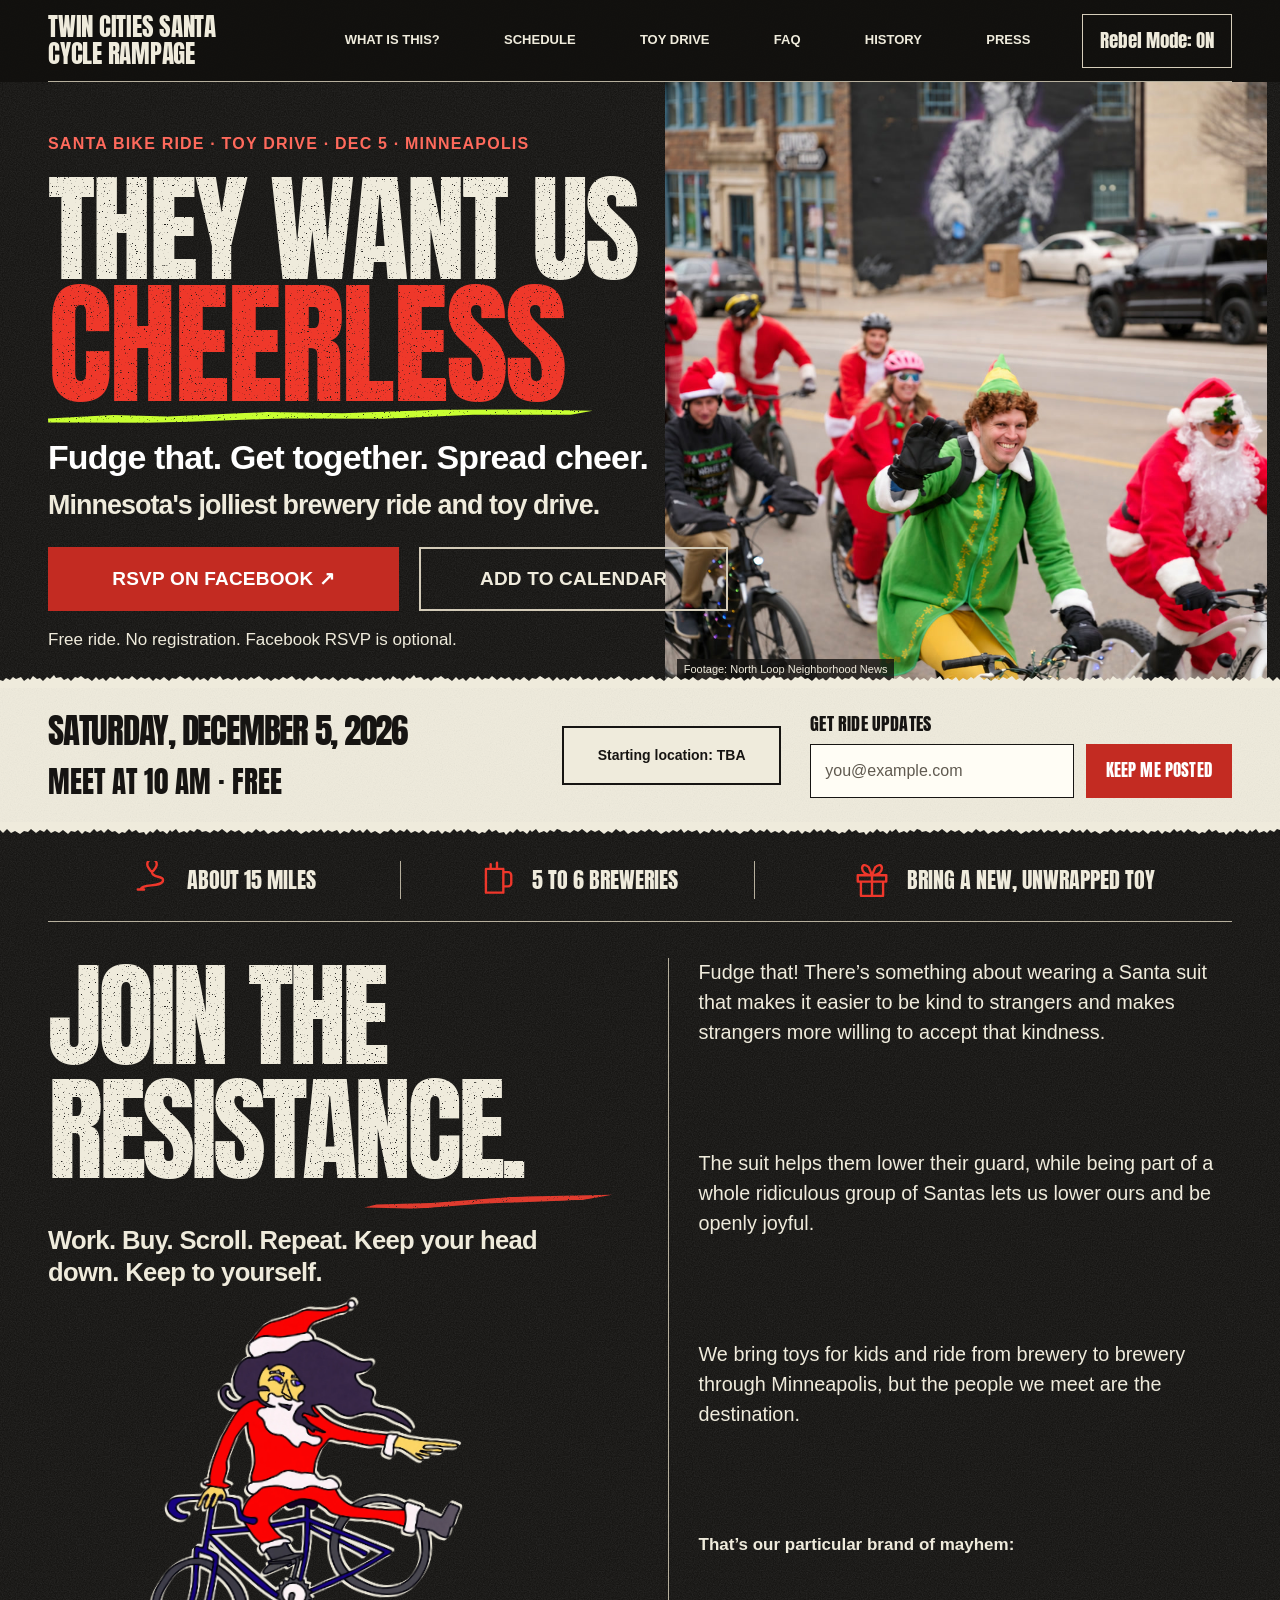
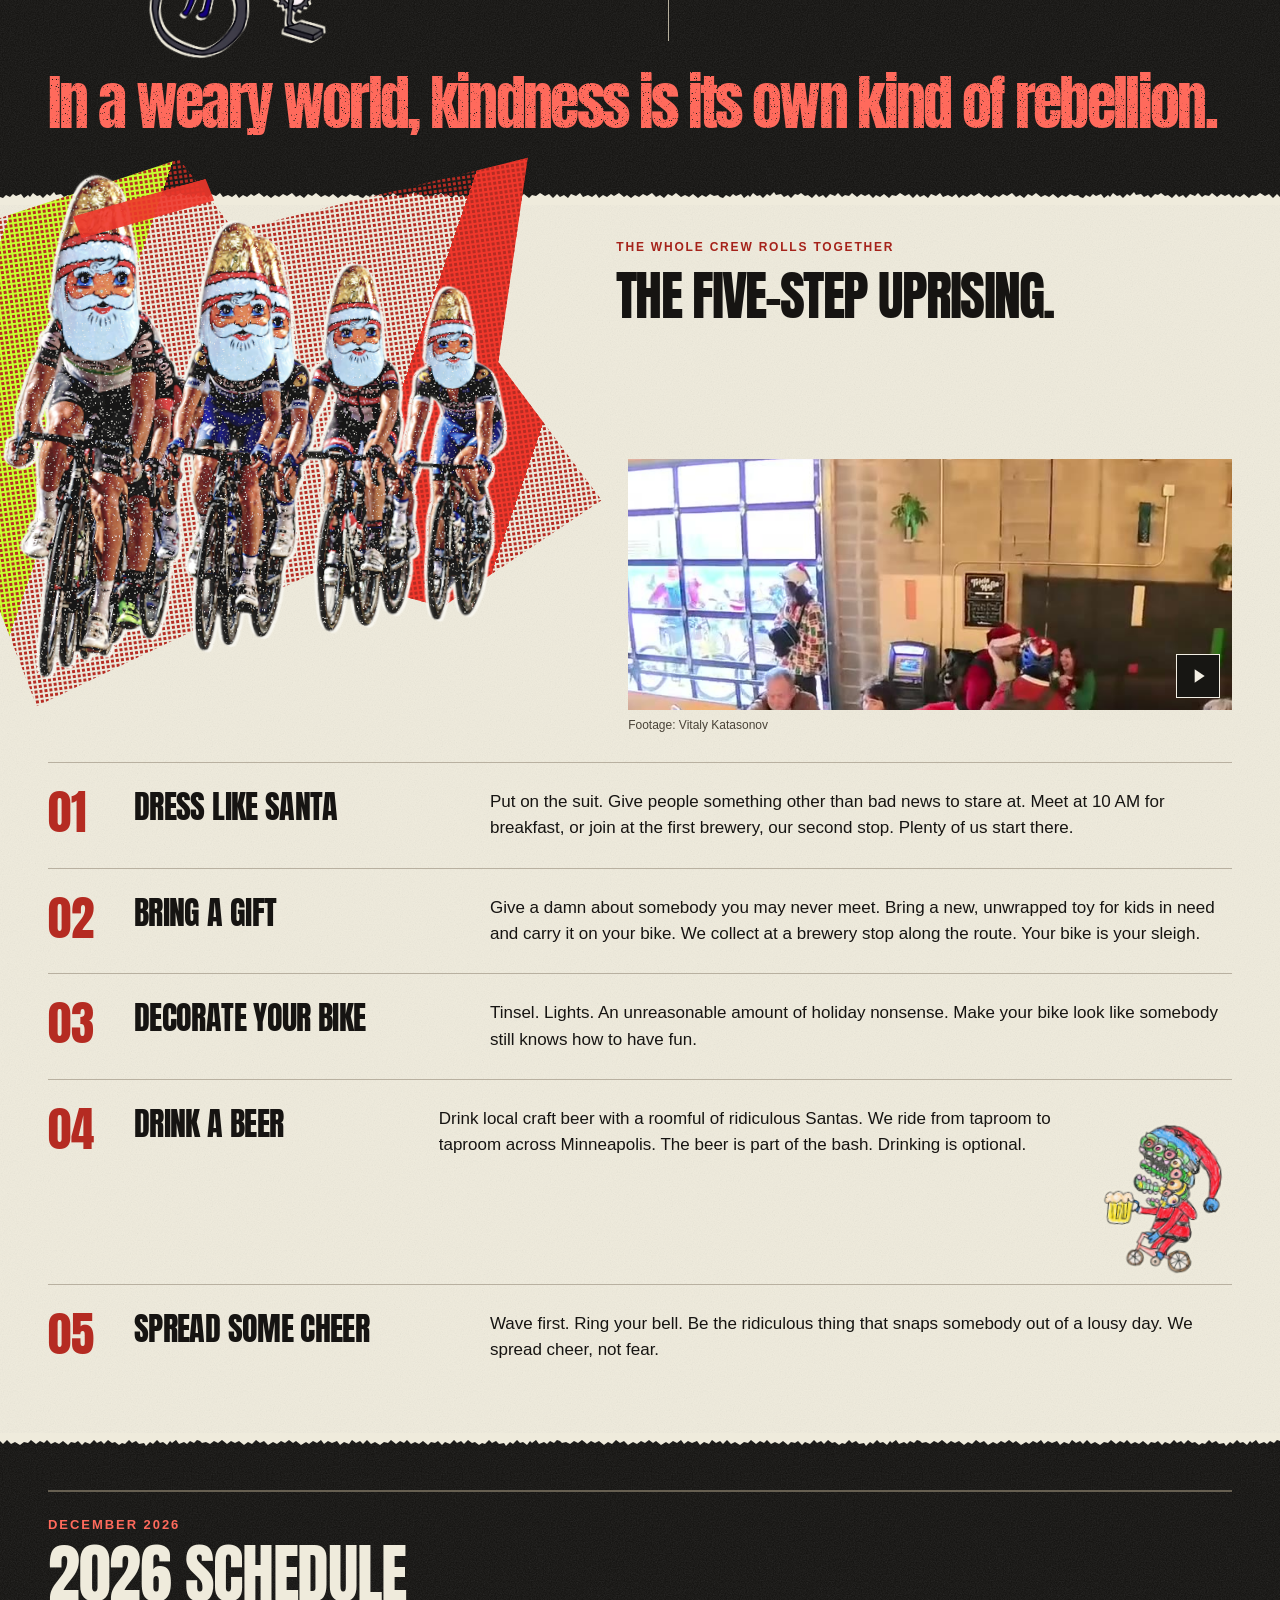
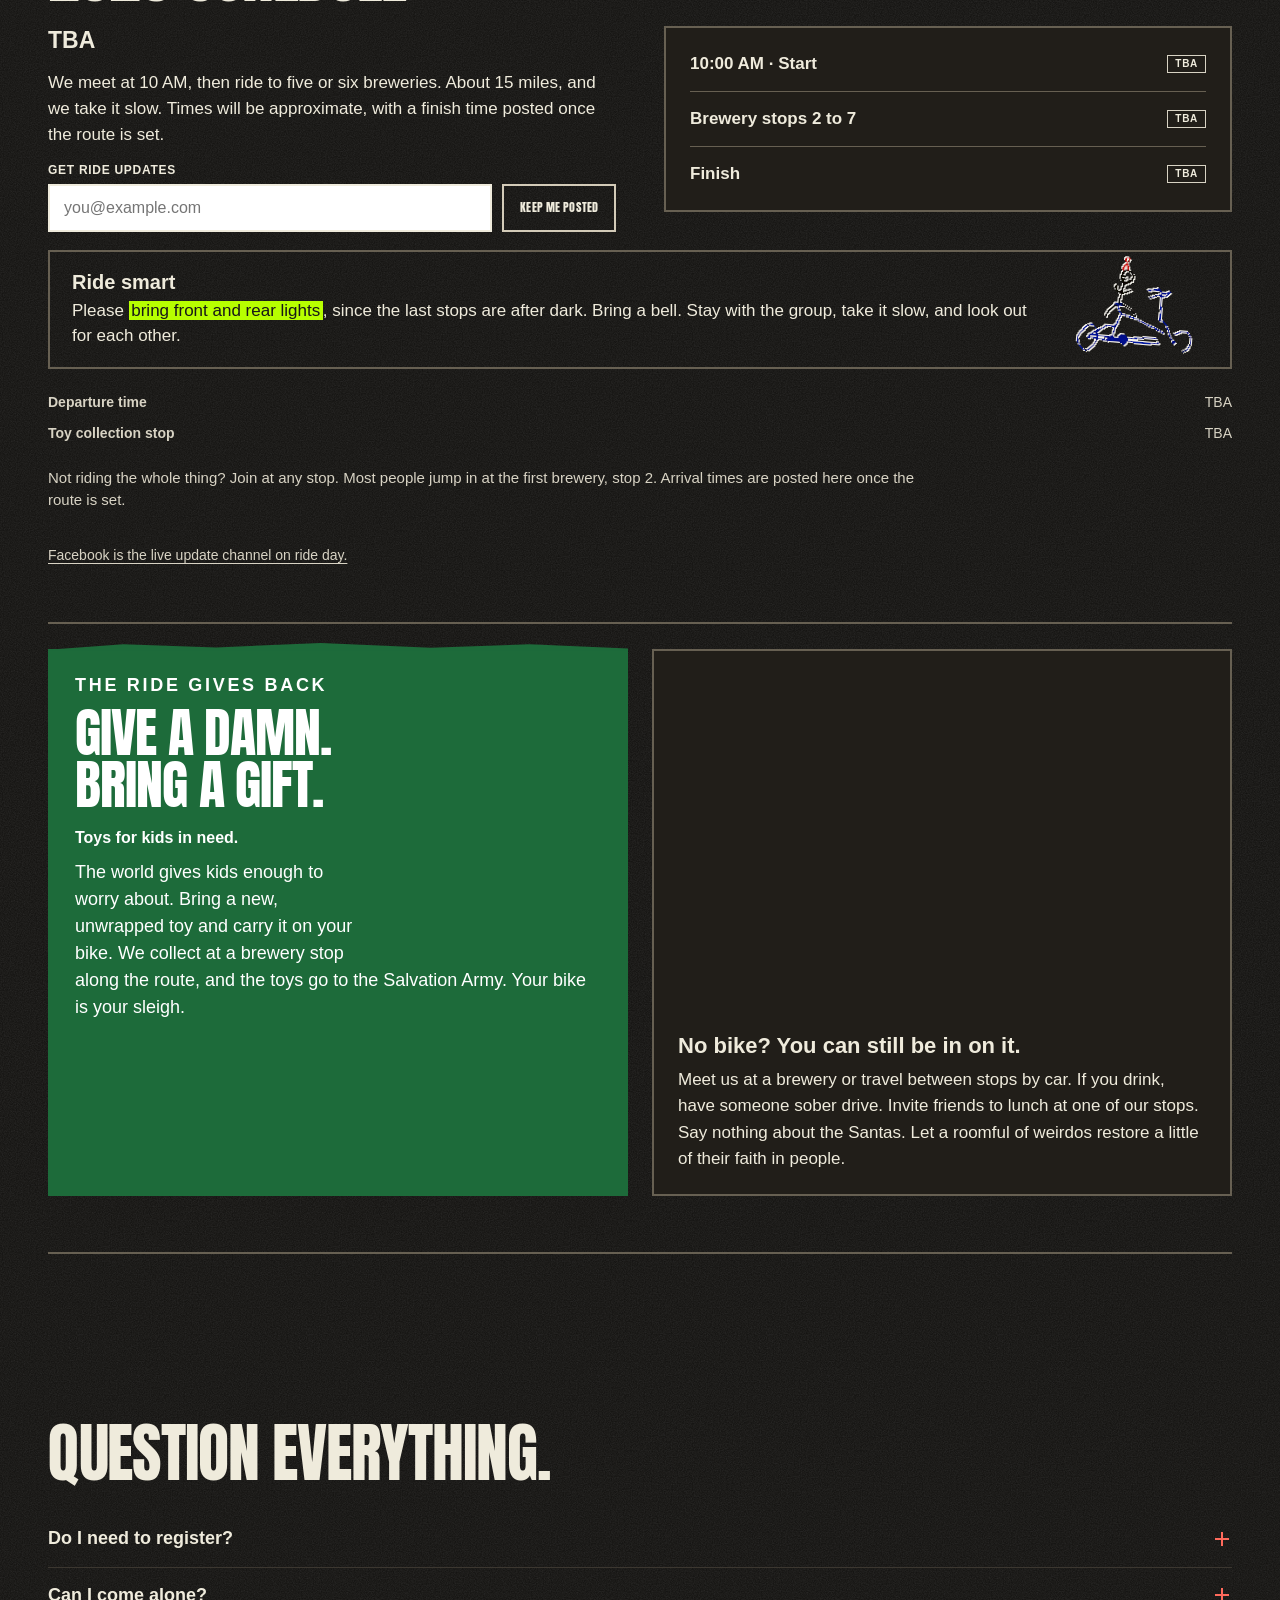
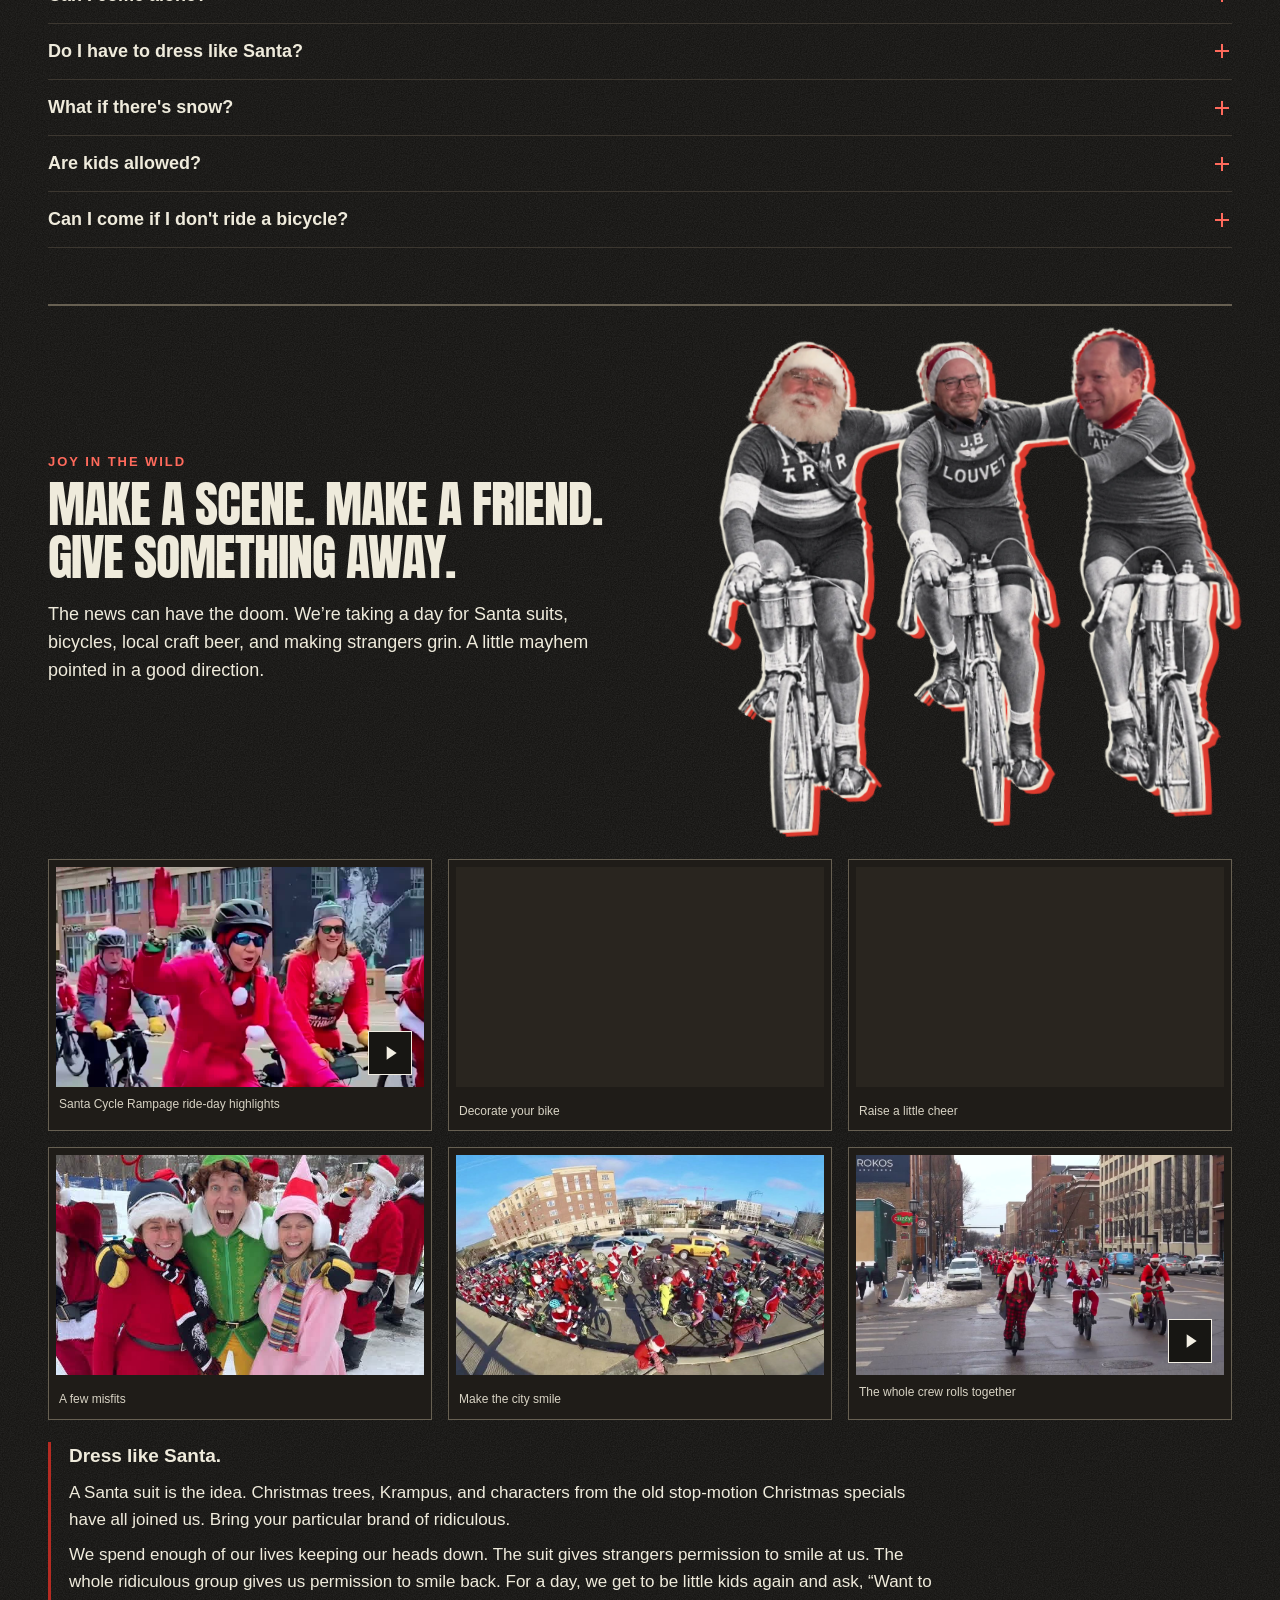
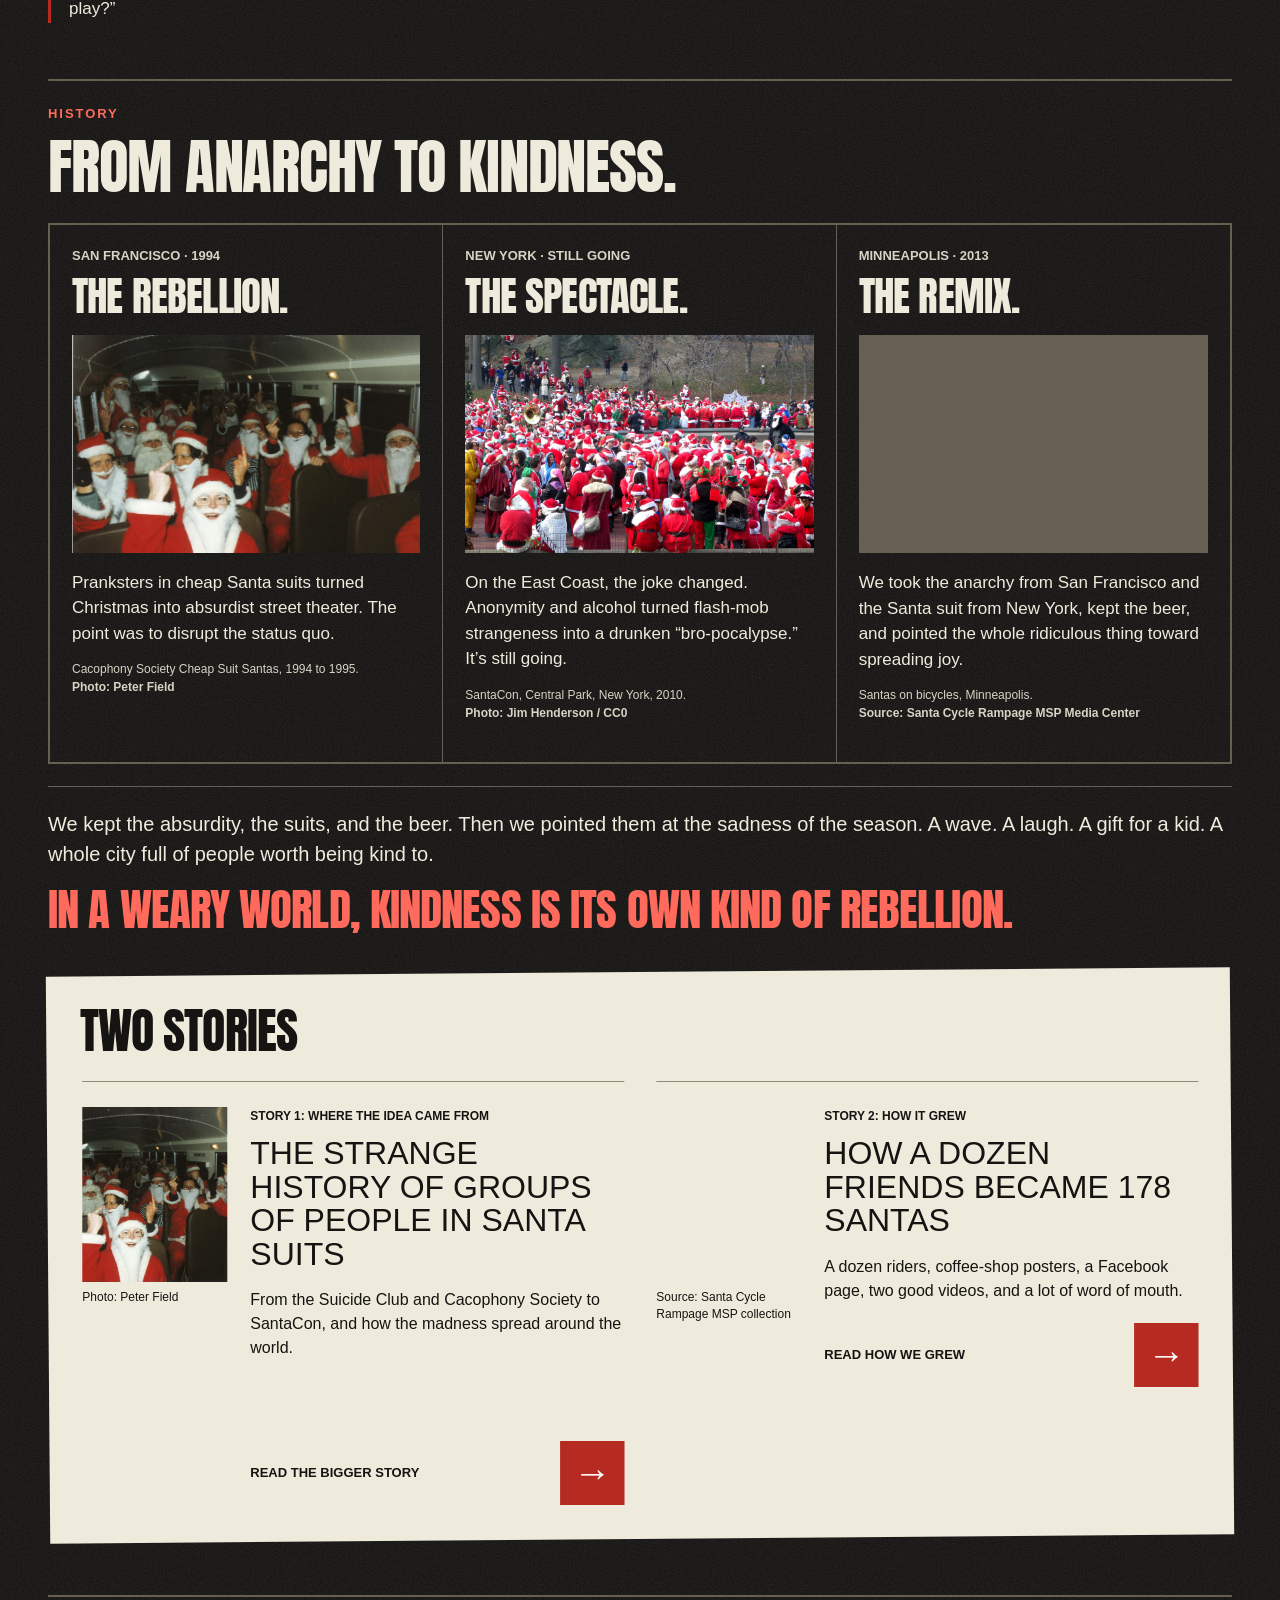
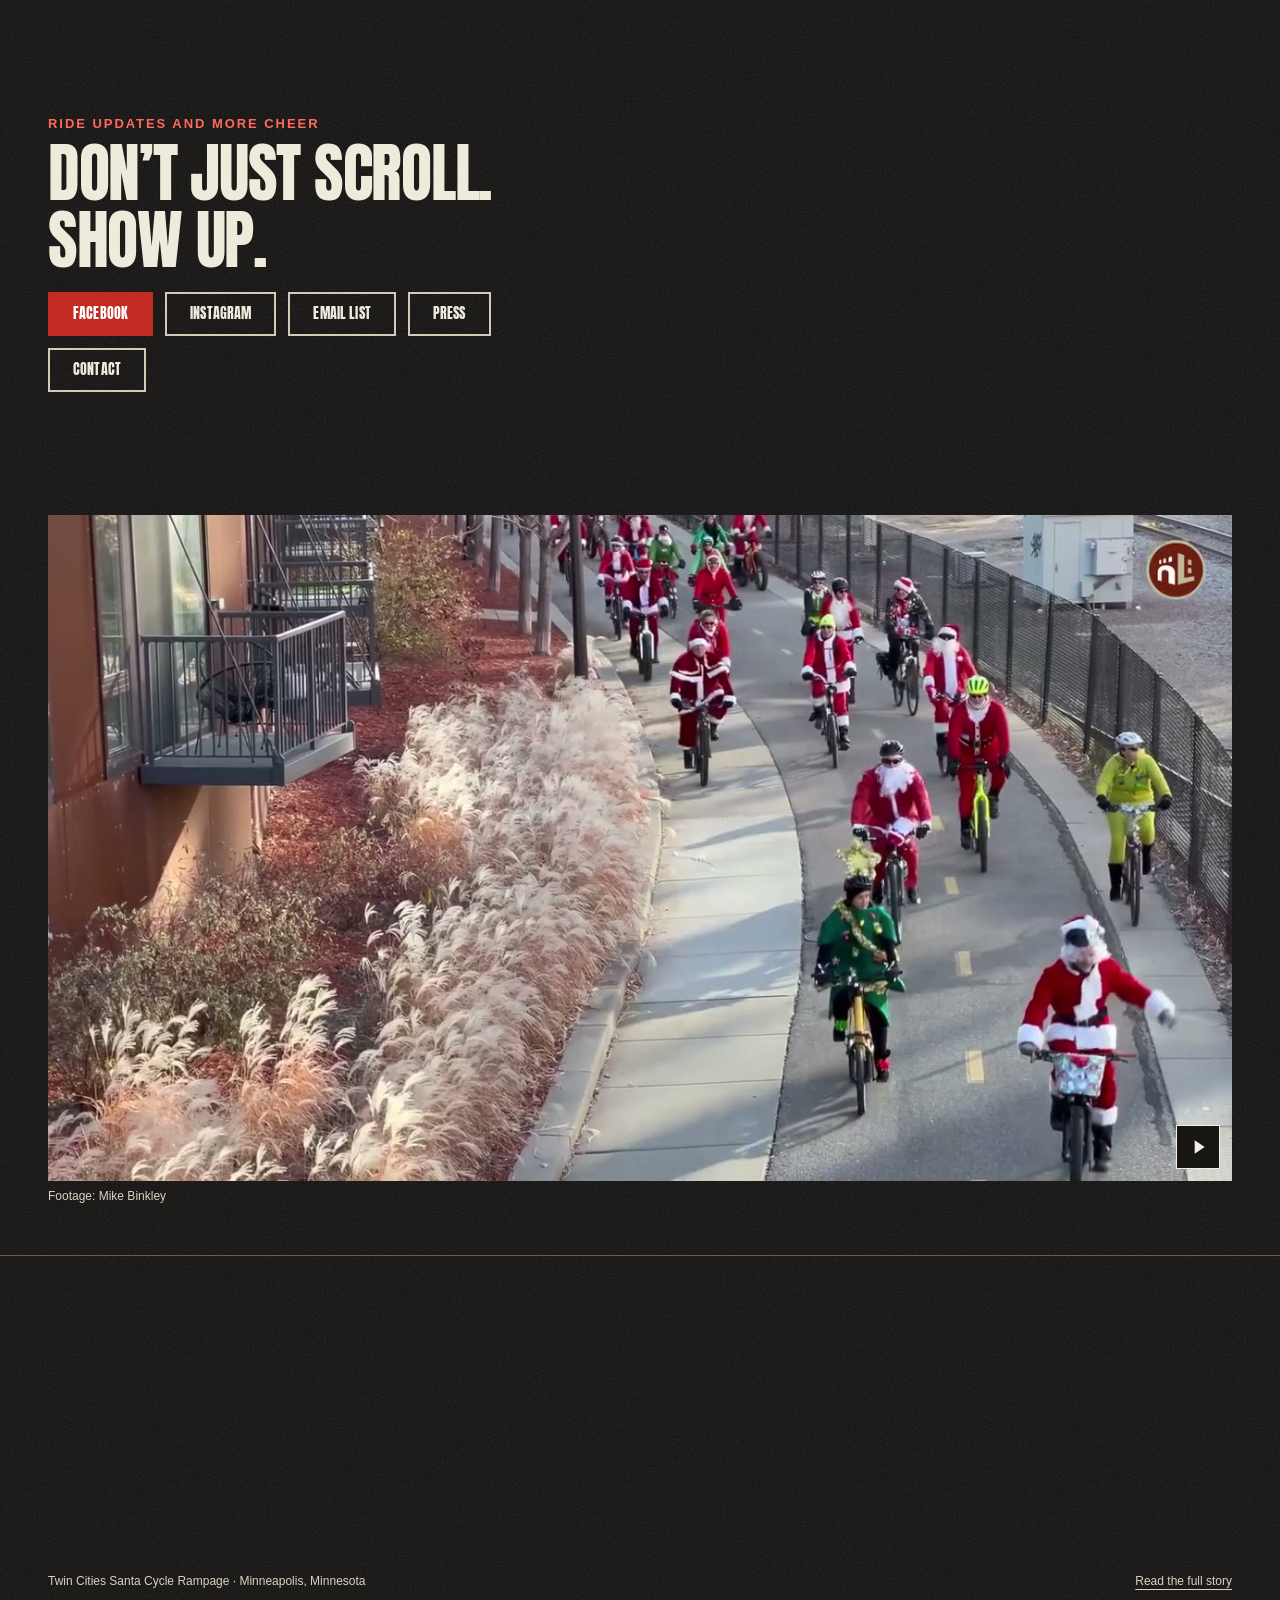
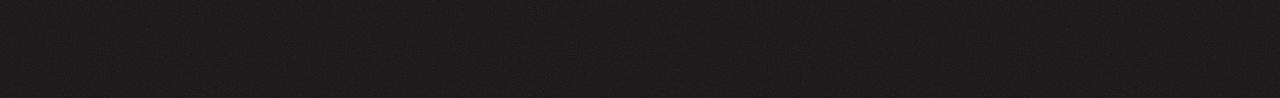
==== commit 42053aee: "Add the full Rebel cutout cast and update the hero headline" ====
--- a/index.html
+++ b/index.html
@@ -20,13 +20,13 @@
     "sameAs": "https://www.facebook.com/SantaCycleRampageMSP/"
   }
 }</script><script src="site-assets/site.js?v=d150684909" defer></script>
-<link rel="preload" href="assets/monster/anton-regular.ttf" as="font" type="font/ttf" crossorigin><link rel="stylesheet" href="site-assets/monster.css?v=971667e18c"><link rel="stylesheet" href="site-assets/monster-match.css?v=2a3a174f09"><link rel="stylesheet" href="site-assets/monster-vhs.css?v=76fdbf12bc"><script type="module" src="site-assets/monster-preview.js?v=041942e09f"></script></head><body data-home-page data-monster-preview><svg class="print-filter-definitions" aria-hidden="true" focusable="false" xmlns="http://www.w3.org/2000/svg"><defs><filter id="screenprint" x="0" y="0" width="100%" height="100%"><feTurbulence type="fractalNoise" baseFrequency=".85" numOctaves="3" stitchTiles="stitch" result="noise"/><feColorMatrix in="noise" type="matrix" values="0 0 0 0 0 0 0 0 0 0 0 0 0 0 0 1 0 0 0 0" result="alphaNoise"/><feComponentTransfer in="alphaNoise" result="flecks"><feFuncA type="linear" slope="8" intercept="-5.4"/></feComponentTransfer><feComposite in="SourceGraphic" in2="flecks" operator="out"/></filter><filter id="vhs-tracking" x="-5%" y="0" width="110%" height="100%"><feTurbulence type="fractalNoise" baseFrequency="0 .065" numOctaves="1" seed="9" result="tracking-noise"/><feColorMatrix in="tracking-noise" type="matrix" values="1 0 0 0 0 0 0 0 0 .5 0 0 0 0 .5 0 0 0 0 1" result="horizontal-bands"/><feDisplacementMap in="SourceGraphic" in2="horizontal-bands" scale="32" xChannelSelector="R" yChannelSelector="G"/></filter></defs></svg>
+<link rel="preload" href="assets/monster/anton-regular.ttf" as="font" type="font/ttf" crossorigin><link rel="stylesheet" href="site-assets/monster.css?v=971667e18c"><link rel="stylesheet" href="site-assets/monster-match.css?v=2a3a174f09"><link rel="stylesheet" href="site-assets/monster-vhs.css?v=76fdbf12bc"><script type="module" src="site-assets/monster-preview.js?v=041942e09f"></script><link rel="stylesheet" href="site-assets/cutout-cast.css?v=680569776a"></head><body data-home-page data-monster-preview><svg class="print-filter-definitions" aria-hidden="true" focusable="false" xmlns="http://www.w3.org/2000/svg"><defs><filter id="screenprint" x="0" y="0" width="100%" height="100%"><feTurbulence type="fractalNoise" baseFrequency=".85" numOctaves="3" stitchTiles="stitch" result="noise"/><feColorMatrix in="noise" type="matrix" values="0 0 0 0 0 0 0 0 0 0 0 0 0 0 0 1 0 0 0 0" result="alphaNoise"/><feComponentTransfer in="alphaNoise" result="flecks"><feFuncA type="linear" slope="8" intercept="-5.4"/></feComponentTransfer><feComposite in="SourceGraphic" in2="flecks" operator="out"/></filter><filter id="vhs-tracking" x="-5%" y="0" width="110%" height="100%"><feTurbulence type="fractalNoise" baseFrequency="0 .065" numOctaves="1" seed="9" result="tracking-noise"/><feColorMatrix in="tracking-noise" type="matrix" values="1 0 0 0 0 0 0 0 0 .5 0 0 0 0 .5 0 0 0 0 1" result="horizontal-bands"/><feDisplacementMap in="SourceGraphic" in2="horizontal-bands" scale="32" xChannelSelector="R" yChannelSelector="G"/></filter><filter id="cutout-alpha" x="-3%" y="-3%" width="106%" height="106%"><feComponentTransfer><feFuncA type="discrete" tableValues="0 0 0 0 1 1"/></feComponentTransfer></filter></defs></svg>
 <a class="skip-link" href="#main-content">Skip to content</a>
 <header class="site-header"><div class="header-bar"><a class="brand" href="#about" aria-label="Twin Cities Santa Cycle Rampage home" data-mode-link><span>TWIN CITIES</span> <span>SANTA</span> <span>CYCLE RAMPAGE</span></a><nav class="desktop-nav" aria-label="Main navigation"><a href="#what" data-mode-link>What is this?</a><a href="#schedule" class="schedule-link" data-mode-link>Schedule</a><a href="#toy" data-mode-link>Toy drive</a><a href="#faq" data-mode-link>FAQ</a><a href="#history" data-mode-link>History</a><a href="press.html">Press</a></nav><div class="header-actions"><div class="mode-control"><button class="mode-toggle" type="button" aria-pressed="true" aria-label="Rebel Mode"><span class="mode-switch" aria-hidden="true"></span><span>Rebel Mode</span></button></div><button class="menu" type="button" aria-label="Open menu" aria-controls="mobile-nav" aria-expanded="false"><span></span><span></span><span></span></button></div></div><nav class="mobile-nav" id="mobile-nav" aria-label="Mobile navigation" hidden><a href="#what" data-mode-link>What is this?</a><a href="#schedule" class="schedule-link" data-mode-link>Schedule</a><a href="#toy" data-mode-link>Toy drive</a><a href="#faq" data-mode-link>FAQ</a><a href="#history" data-mode-link>History</a><a href="press.html">Press</a></nav></header>
 <main id="main-content" tabindex="-1">
 <section class="hero" id="about" aria-labelledby="event-title"><div class="wrap hero-layout">
 <p class="eyebrow hero-eyebrow"><span class="default-only">Minneapolis · Riding since 2013</span><span class="rebel-only">Santa bike ride · Toy drive · Dec 5 · Minneapolis</span></p>
-<div class="hero-heading"><h1 class="display hero-title" id="event-title"><span class="default-only"><span class="event-region">Twin Cities</span><span class="title-line">Santa Cycle</span><span class="title-line">Rampage</span></span><span class="rebel-only rebel-title"><span>THE MACHINE</span><span>WANTS YOU</span><span>CHEERLESS.</span></span></h1><span class="monster-internal-version rebel-only" aria-hidden="true"><span>v1.7.4</span><span>PAPER MAYHEM</span></span><p class="hero-response rebel-only">Fudge that. Get together. Spread cheer.</p></div>
+<div class="hero-heading"><h1 class="display hero-title" id="event-title"><span class="default-only"><span class="event-region">Twin Cities</span><span class="title-line">Santa Cycle</span><span class="title-line">Rampage</span></span><span class="rebel-only rebel-title"><span>THEY WANT US</span><span>CHEERLESS</span></span></h1><span class="monster-internal-version rebel-only" aria-hidden="true"><span>v1.8.0</span><span>CUTOUT CREW</span></span><p class="hero-response rebel-only">Fudge that. Get together. Spread cheer.</p></div>
 <p class="hero-tagline">Minnesota's jolliest brewery ride and toy drive.</p>
 <p class="hero-description default-only">We ride bicycles from brewery to brewery across Minneapolis, dressed like Santas. The destination is the people we meet along the way.</p>
 <div class="monster-art rebel-only" data-monster-media data-takeover="video"><figure class="hero-film"><video data-ambient id="video-hero" muted loop playsinline preload="none" poster="assets/hero-waving-elf-composite.jpg" aria-label="Santa-costumed cyclists riding through Minneapolis" fetchpriority="high"><source data-src="assets/rampage-loop.mp4" type="video/mp4"></video><figcaption class="media-caption">Footage: North Loop Neighborhood News</figcaption></figure><img class="mockup-monster" src="assets/monster/hero-monster-user.png" width="1122" height="1402" alt="Santa monster holding the bicycle handlebars, with red and neon-yellow splashes" aria-hidden="true" fetchpriority="high" decoding="async"></div>
@@ -38,21 +38,21 @@
 <div class="wrap"><div class="content-sections">
 <section class="content-section what-section" id="what" aria-label="What is this?">
 <div class="default-only"><p class="eyebrow">The whole idea</p><h2 class="display section-title" id="what-title">What is this?</h2><div class="what-layout"><div class="what-copy"><p class="what-lead">We ride bicycles from brewery to brewery across Minneapolis, dressed like Santas. But the destination is the people we meet along the way.</p><p>A little absurdity, a little beer, a gentle disregard for social norms, and a whole lot of bicycles, kindness, and holiday cheer.</p></div><div data-brewery-slot="default"></div></div><div data-steps-slot="default"></div></div>
-<div class="manifesto-section rebel-only" aria-labelledby="manifesto-title"><div class="manifesto-heading"><h2 class="display" id="manifesto-title">JOIN THE RESISTANCE.</h2><p class="manifesto-subline">Work. Buy. Scroll. Repeat. Keep your head down. Keep to yourself.</p></div><div class="manifesto-copy"><p>Fudge that! There’s something about wearing a Santa suit that makes it easier to be kind to strangers and makes strangers more willing to accept that kindness.</p>
+<div class="manifesto-section rebel-only" aria-labelledby="manifesto-title"><div class="manifesto-heading"><h2 class="display" id="manifesto-title">JOIN THE RESISTANCE.</h2><p class="manifesto-subline">Work. Buy. Scroll. Repeat. Keep your head down. Keep to yourself.</p><figure class="site-cutout cast-pointer rebel-only" aria-hidden="true"><img src="assets/monster/cast-longhair-santa.webp" width="1228" height="1281" alt="" loading="lazy" decoding="async" draggable="false"></figure></div><div class="manifesto-copy"><p>Fudge that! There’s something about wearing a Santa suit that makes it easier to be kind to strangers and makes strangers more willing to accept that kindness.</p>
 <p>The suit helps them lower their guard, while being part of a whole ridiculous group of Santas lets us lower ours and be openly joyful.</p>
 <p>We bring toys for kids and ride from brewery to brewery through Minneapolis, but the people we meet are the destination.</p><p class="manifesto-closing"><span class="manifesto-preface">That’s our particular brand of mayhem:</span> <strong class="manifesto-rebellion">in a weary world, kindness is its own kind of rebellion.</strong></p></div></div></section>
-<section class="content-section uprising-section rebel-only" id="uprising" aria-labelledby="uprising-title"><div class="uprising-masthead"><figure class="chocolate-collage rebel-only"><img class="archive-cutout" width="1356" height="1160" src="assets/monster/chocolate-clean.png" alt="Chocolate-headed racing cyclists from the 2017 Santa Cycle Rampage poster" loading="lazy" decoding="async"></figure><p class="eyebrow">The whole crew rolls together</p><h2 class="display section-title" id="uprising-title">The five-step uprising.</h2></div><div data-brewery-slot="rebel"><figure class="wide-film brewery-film"><video data-ambient id="video-brewery" muted loop playsinline preload="none" poster="assets/ladona-room-pan-poster.jpg" aria-label="A roomful of Santas at La Doña brewery"><source data-src="assets/ladona-room-pan-slower.mp4" type="video/mp4"></video><figcaption class="media-caption">Footage: Vitaly Katasonov</figcaption></figure></div><div data-steps-slot="rebel"><ol class="participation-steps" data-step-rows aria-label="Five ways to join the ride"><li><span class="participation-number" aria-hidden="true">01</span><h3 class="display">Dress like Santa</h3><p><span class="default-only">Put on your Santa suit and meet at 10 AM for breakfast. Note: Many riders join at the first brewery, our second stop, and for them that is where the day begins.</span><span class="rebel-only">Put on the suit. Give people something other than bad news to stare at. Meet at 10 AM for breakfast, or join at the first brewery, our second stop. Plenty of us start there.</span></p></li><li><span class="participation-number" aria-hidden="true">02</span><h3 class="display">Bring a gift</h3><p><span class="default-only">Bring a new, unwrapped toy for kids in need and carry it on your bike. We collect at a brewery stop along the route. Your bike is your sleigh.</span><span class="rebel-only">Give a damn about somebody you may never meet. Bring a new, unwrapped toy for kids in need and carry it on your bike. We collect at a brewery stop along the route. Your bike is your sleigh.</span></p></li><li><span class="participation-number" aria-hidden="true">03</span><h3 class="display">Decorate your bike</h3><p><span class="default-only">Lights, tinsel, and whatever holiday nonsense you can dream up. Make your bike part of the fun.</span><span class="rebel-only">Tinsel. Lights. An unreasonable amount of holiday nonsense. Make your bike look like somebody still knows how to have fun.</span></p></li><li><span class="participation-number" aria-hidden="true">04</span><h3 class="display">Drink a beer</h3><p><span class="default-only">We ride from taproom to taproom for local craft beer, a roomful of Santas, and a little holiday mischief. Drinking is optional.</span><span class="rebel-only">Drink local craft beer with a roomful of ridiculous Santas. We ride from taproom to taproom across Minneapolis. The beer is part of the bash. Drinking is optional.</span></p></li><li><span class="participation-number" aria-hidden="true">05</span><h3 class="display">Spread some cheer</h3><p><span class="default-only">Wave to the people on the sidewalk and watching from their cars. Ring your bell. Give them something to smile about. Keep riding.</span><span class="rebel-only">Wave first. Ring your bell. Be the ridiculous thing that snaps somebody out of a lousy day. We spread cheer, not fear.</span></p></li></ol></div></section>
-<section class="content-section schedule-section" id="schedule" aria-labelledby="schedule-title"><span class="legacy-section-anchor" id="stops" aria-hidden="true"></span><p class="eyebrow">December 2026</p><h2 class="display section-title" id="schedule-title">2026 schedule</h2><div class="schedule-layout"><div class="schedule-summary"><h3 class="schedule-heading">TBA</h3><p class="schedule-description">We meet at 10 AM, then ride to five or six breweries. About 15 miles, and we take it slow. Times will be approximate, with a finish time posted once the route is set.</p><form class="email-signup" action="https://assets.mailerlite.com/jsonp/2739403/forms/202239538838374374/subscribe" method="post"><label for="schedule-email">Get ride updates</label><div class="email-fields"><input id="schedule-email" name="fields[email]" type="email" autocomplete="email" placeholder="you@example.com" required><button class="button button-secondary" type="submit">Keep me posted</button></div><input type="hidden" name="ml-submit" value="1"><input type="hidden" name="anticsrf" value="true"><p class="email-signup-status" role="status" aria-live="polite" hidden></p><p class="email-signup-fallback" hidden><a href="https://preview.mailerlite.io/forms/2739403/202239538838374374/share" target="_blank" rel="noopener">Open the signup page instead ↗</a></p><noscript><p>JavaScript is needed for inline signup. <a href="https://preview.mailerlite.io/forms/2739403/202239538838374374/share">Sign up on MailerLite</a>.</p></noscript></form></div><div class="schedule-route"><div class="schedule-card" aria-label="Route status"><div class="schedule-row"><div>10:00 AM · Start</div><span class="status-badge">TBA</span></div><div class="schedule-row"><span>Brewery stops 2 to 7</span><span class="status-badge">TBA</span></div><div class="schedule-row"><span>Finish</span><span class="status-badge">TBA</span></div></div><aside class="ride-smart" aria-labelledby="ride-smart-title"><h3 id="ride-smart-title">Ride smart</h3><p>Please <mark class="lights-reminder">bring front and rear lights</mark>, since the last stops are after dark. Bring a bell. Stay with the group, take it slow, and look out for each other.</p></aside><dl class="schedule-logistics"><div><dt>Departure time</dt><dd>TBA</dd></div><div><dt>Toy collection stop</dt><dd>TBA</dd></div></dl><p class="schedule-join-note">Not riding the whole thing? Join at any stop. Most people jump in at the first brewery, stop 2. Arrival times are posted here once the route is set.</p></div><p class="schedule-channel"><a href="https://www.facebook.com/SantaCycleRampageMSP/" target="_blank" rel="noopener">Facebook is the live update channel on ride day.</a></p></div></section>
-<section class="content-section gifts-section" id="toy" aria-labelledby="gift-title"><span class="legacy-section-anchor" id="gifts" aria-hidden="true"></span><div class="gift-panel"><p class="eyebrow">The ride gives back</p><h2 class="display" id="gift-title"><span class="default-only">Bring a gift.</span><span class="rebel-only">Give a damn. Bring a gift.</span></h2><p class="toy-purpose">Toys for kids in need.</p><p><span class="default-only">Bring a new, unwrapped toy and carry it on your bike. We collect at a brewery stop along the route, and the toys go to the Salvation Army. Your bike is your sleigh.</span><span class="rebel-only">The world gives kids enough to worry about. Bring a new, unwrapped toy and carry it on your bike. We collect at a brewery stop along the route, and the toys go to the Salvation Army. Your bike is your sleigh.</span></p></div><aside class="spectator-card"><h3><span class="default-only">Not riding? Come for the Santas.</span><span class="rebel-only">No bike? You can still be in on it.</span></h3><p><span class="default-only">Meet us at a brewery or travel between stops by car. If you drink, have someone sober drive. Plan lunch with friends at one of our stops, and don't mention the Santas. Let us be the surprise.</span><span class="rebel-only">Meet us at a brewery or travel between stops by car. If you drink, have someone sober drive. Invite friends to lunch at one of our stops. Say nothing about the Santas. Let a roomful of weirdos restore a little of their faith in people.</span></p></aside></section>
-<section class="content-section faq-section shared-faq" id="faq" aria-labelledby="faq-title"><h2 class="display section-title" id="faq-title"><span class="default-only">FAQ</span><span class="rebel-only">Question everything.</span></h2><details data-faq-id="register"><summary><span>Do I need to register?</span><svg class="faq-indicator" viewBox="0 0 20 20" aria-hidden="true" focusable="false"><path d="M4 10h12"/><path class="faq-indicator-vertical" d="M10 4v12"/></svg></summary><div class="faq-answer"><div class="default-only"><p>No. The ride is free and there is no registration. Show up and ride. You can <a href="https://www.facebook.com/events/1972798296683555/" target="_blank" rel="noopener">RSVP on Facebook</a>, it’s optional, but appreciated!</p></div><div class="rebel-only"><p>No tickets. No registration. The ride is free. Show up and ride. An <a href="https://www.facebook.com/events/1972798296683555/" target="_blank" rel="noopener">RSVP on Facebook</a> is optional, but appreciated. That’s the entire entrance exam.</p></div></div></details><details data-faq-id="alone"><summary><span>Can I come alone?</span><svg class="faq-indicator" viewBox="0 0 20 20" aria-hidden="true" focusable="false"><path d="M4 10h12"/><path class="faq-indicator-vertical" d="M10 4v12"/></svg></summary><div class="faq-answer"><div class="default-only"><p>Yes. You don’t need to know anyone to join us. Come on your own or bring a friend. Put on your Santa suit, say hello, and ride with the group.</p></div><div class="rebel-only"><p>Yes. You don’t need a crew or an introduction. Put on your Santa suit, say hello, and ride with us. We’re all strangers until somebody waves first.</p></div></div></details><details data-faq-id="costume"><summary><span>Do I have to dress like Santa?</span><svg class="faq-indicator" viewBox="0 0 20 20" aria-hidden="true" focusable="false"><path d="M4 10h12"/><path class="faq-indicator-vertical" d="M10 4v12"/></svg></summary><div class="faq-answer"><div class="default-only"><p>A Santa suit is the idea, and most of us wear one. You’re still welcome if you turn up as something else. We’ve had Christmas trees, Krampus, and a whole assortment of characters from the old stop-motion Christmas specials.</p></div><div class="rebel-only"><p>A Santa suit is the idea, and most of us wear one. But a Christmas tree, Krampus, or a character from the old stop-motion Christmas specials can join the mayhem too. You’re welcome as something else. Give us something to grin at.</p></div></div></details><details data-faq-id="snow"><summary><span>What if there's snow?</span><svg class="faq-indicator" viewBox="0 0 20 20" aria-hidden="true" focusable="false"><path d="M4 10h12"/><path class="faq-indicator-vertical" d="M10 4v12"/></svg></summary><div class="faq-answer">
+<section class="content-section uprising-section rebel-only" id="uprising" aria-labelledby="uprising-title"><div class="uprising-masthead"><figure class="chocolate-collage rebel-only"><img class="archive-cutout" width="1356" height="1160" src="assets/monster/chocolate-clean.png" alt="Chocolate-headed racing cyclists from the 2017 Santa Cycle Rampage poster" loading="lazy" decoding="async"></figure><p class="eyebrow">The whole crew rolls together</p><h2 class="display section-title" id="uprising-title">The five-step uprising.</h2></div><div data-brewery-slot="rebel"><figure class="wide-film brewery-film"><video data-ambient id="video-brewery" muted loop playsinline preload="none" poster="assets/ladona-room-pan-poster.jpg" aria-label="A roomful of Santas at La Doña brewery"><source data-src="assets/ladona-room-pan-slower.mp4" type="video/mp4"></video><figcaption class="media-caption">Footage: Vitaly Katasonov</figcaption></figure></div><div data-steps-slot="rebel"><ol class="participation-steps" data-step-rows aria-label="Five ways to join the ride"><li><span class="participation-number" aria-hidden="true">01</span><h3 class="display">Dress like Santa</h3><p><span class="default-only">Put on your Santa suit and meet at 10 AM for breakfast. Note: Many riders join at the first brewery, our second stop, and for them that is where the day begins.</span><span class="rebel-only">Put on the suit. Give people something other than bad news to stare at. Meet at 10 AM for breakfast, or join at the first brewery, our second stop. Plenty of us start there.</span></p></li><li><span class="participation-number" aria-hidden="true">02</span><h3 class="display">Bring a gift</h3><p><span class="default-only">Bring a new, unwrapped toy for kids in need and carry it on your bike. We collect at a brewery stop along the route. Your bike is your sleigh.</span><span class="rebel-only">Give a damn about somebody you may never meet. Bring a new, unwrapped toy for kids in need and carry it on your bike. We collect at a brewery stop along the route. Your bike is your sleigh.</span></p></li><li><span class="participation-number" aria-hidden="true">03</span><h3 class="display">Decorate your bike</h3><p><span class="default-only">Lights, tinsel, and whatever holiday nonsense you can dream up. Make your bike part of the fun.</span><span class="rebel-only">Tinsel. Lights. An unreasonable amount of holiday nonsense. Make your bike look like somebody still knows how to have fun.</span></p></li><li><span class="participation-number" aria-hidden="true">04</span><h3 class="display">Drink a beer</h3><p><span class="default-only">We ride from taproom to taproom for local craft beer, a roomful of Santas, and a little holiday mischief. Drinking is optional.</span><span class="rebel-only">Drink local craft beer with a roomful of ridiculous Santas. We ride from taproom to taproom across Minneapolis. The beer is part of the bash. Drinking is optional.</span></p><figure class="site-cutout cast-beer rebel-only" aria-hidden="true"><img src="assets/monster/cast-many-eyed-santa.webp" width="1217" height="1293" alt="" loading="lazy" decoding="async" draggable="false"></figure></li><li><span class="participation-number" aria-hidden="true">05</span><h3 class="display">Spread some cheer</h3><p><span class="default-only">Wave to the people on the sidewalk and watching from their cars. Ring your bell. Give them something to smile about. Keep riding.</span><span class="rebel-only">Wave first. Ring your bell. Be the ridiculous thing that snaps somebody out of a lousy day. We spread cheer, not fear.</span></p></li></ol></div></section>
+<section class="content-section schedule-section" id="schedule" aria-labelledby="schedule-title"><span class="legacy-section-anchor" id="stops" aria-hidden="true"></span><p class="eyebrow">December 2026</p><h2 class="display section-title" id="schedule-title">2026 schedule</h2><div class="schedule-layout"><div class="schedule-summary"><h3 class="schedule-heading">TBA</h3><p class="schedule-description">We meet at 10 AM, then ride to five or six breweries. About 15 miles, and we take it slow. Times will be approximate, with a finish time posted once the route is set.</p><form class="email-signup" action="https://assets.mailerlite.com/jsonp/2739403/forms/202239538838374374/subscribe" method="post"><label for="schedule-email">Get ride updates</label><div class="email-fields"><input id="schedule-email" name="fields[email]" type="email" autocomplete="email" placeholder="you@example.com" required><button class="button button-secondary" type="submit">Keep me posted</button></div><input type="hidden" name="ml-submit" value="1"><input type="hidden" name="anticsrf" value="true"><p class="email-signup-status" role="status" aria-live="polite" hidden></p><p class="email-signup-fallback" hidden><a href="https://preview.mailerlite.io/forms/2739403/202239538838374374/share" target="_blank" rel="noopener">Open the signup page instead ↗</a></p><noscript><p>JavaScript is needed for inline signup. <a href="https://preview.mailerlite.io/forms/2739403/202239538838374374/share">Sign up on MailerLite</a>.</p></noscript></form></div><div class="schedule-route"><div class="schedule-card" aria-label="Route status"><div class="schedule-row"><div>10:00 AM · Start</div><span class="status-badge">TBA</span></div><div class="schedule-row"><span>Brewery stops 2 to 7</span><span class="status-badge">TBA</span></div><div class="schedule-row"><span>Finish</span><span class="status-badge">TBA</span></div></div><aside class="ride-smart" aria-labelledby="ride-smart-title"><figure class="site-cutout cast-doodle rebel-only" aria-hidden="true"><img src="assets/monster/cast-stick-bike.webp" width="1536" height="1024" alt="" loading="lazy" decoding="async" draggable="false"></figure><h3 id="ride-smart-title">Ride smart</h3><p>Please <mark class="lights-reminder">bring front and rear lights</mark>, since the last stops are after dark. Bring a bell. Stay with the group, take it slow, and look out for each other.</p></aside><dl class="schedule-logistics"><div><dt>Departure time</dt><dd>TBA</dd></div><div><dt>Toy collection stop</dt><dd>TBA</dd></div></dl><p class="schedule-join-note">Not riding the whole thing? Join at any stop. Most people jump in at the first brewery, stop 2. Arrival times are posted here once the route is set.</p></div><p class="schedule-channel"><a href="https://www.facebook.com/SantaCycleRampageMSP/" target="_blank" rel="noopener">Facebook is the live update channel on ride day.</a></p></div></section>
+<section class="content-section gifts-section" id="toy" aria-labelledby="gift-title"><span class="legacy-section-anchor" id="gifts" aria-hidden="true"></span><div class="gift-panel"><figure class="site-cutout cast-wave rebel-only" aria-hidden="true"><img src="assets/monster/cast-crayon-wave.webp" width="1129" height="1393" alt="" loading="lazy" decoding="async" draggable="false"></figure><p class="eyebrow">The ride gives back</p><h2 class="display" id="gift-title"><span class="default-only">Bring a gift.</span><span class="rebel-only">Give a damn. Bring a gift.</span></h2><p class="toy-purpose">Toys for kids in need.</p><p><span class="default-only">Bring a new, unwrapped toy and carry it on your bike. We collect at a brewery stop along the route, and the toys go to the Salvation Army. Your bike is your sleigh.</span><span class="rebel-only">The world gives kids enough to worry about. Bring a new, unwrapped toy and carry it on your bike. We collect at a brewery stop along the route, and the toys go to the Salvation Army. Your bike is your sleigh.</span></p></div><aside class="spectator-card"><figure class="site-cutout cast-dinner rebel-only" aria-hidden="true"><img src="assets/monster/cast-dinner-invasion.webp" width="1254" height="1254" alt="" loading="lazy" decoding="async" draggable="false"></figure><h3><span class="default-only">Not riding? Come for the Santas.</span><span class="rebel-only">No bike? You can still be in on it.</span></h3><p><span class="default-only">Meet us at a brewery or travel between stops by car. If you drink, have someone sober drive. Plan lunch with friends at one of our stops, and don't mention the Santas. Let us be the surprise.</span><span class="rebel-only">Meet us at a brewery or travel between stops by car. If you drink, have someone sober drive. Invite friends to lunch at one of our stops. Say nothing about the Santas. Let a roomful of weirdos restore a little of their faith in people.</span></p></aside></section>
+<section class="content-section faq-section shared-faq" id="faq" aria-labelledby="faq-title"><div class="cast-faq-masthead"><h2 class="display section-title" id="faq-title"><span class="default-only">FAQ</span><span class="rebel-only">Question everything.</span></h2><figure class="site-cutout cast-questioner rebel-only" aria-hidden="true"><img src="assets/monster/cast-dinosaur-santa.webp" width="1024" height="1536" alt="" loading="lazy" decoding="async" draggable="false"></figure></div><details data-faq-id="register"><summary><span>Do I need to register?</span><svg class="faq-indicator" viewBox="0 0 20 20" aria-hidden="true" focusable="false"><path d="M4 10h12"/><path class="faq-indicator-vertical" d="M10 4v12"/></svg></summary><div class="faq-answer"><div class="default-only"><p>No. The ride is free and there is no registration. Show up and ride. You can <a href="https://www.facebook.com/events/1972798296683555/" target="_blank" rel="noopener">RSVP on Facebook</a>, it’s optional, but appreciated!</p></div><div class="rebel-only"><p>No tickets. No registration. The ride is free. Show up and ride. An <a href="https://www.facebook.com/events/1972798296683555/" target="_blank" rel="noopener">RSVP on Facebook</a> is optional, but appreciated. That’s the entire entrance exam.</p></div></div></details><details data-faq-id="alone"><summary><span>Can I come alone?</span><svg class="faq-indicator" viewBox="0 0 20 20" aria-hidden="true" focusable="false"><path d="M4 10h12"/><path class="faq-indicator-vertical" d="M10 4v12"/></svg></summary><div class="faq-answer"><div class="default-only"><p>Yes. You don’t need to know anyone to join us. Come on your own or bring a friend. Put on your Santa suit, say hello, and ride with the group.</p></div><div class="rebel-only"><p>Yes. You don’t need a crew or an introduction. Put on your Santa suit, say hello, and ride with us. We’re all strangers until somebody waves first.</p></div></div></details><details data-faq-id="costume"><summary><span>Do I have to dress like Santa?</span><svg class="faq-indicator" viewBox="0 0 20 20" aria-hidden="true" focusable="false"><path d="M4 10h12"/><path class="faq-indicator-vertical" d="M10 4v12"/></svg></summary><div class="faq-answer"><div class="default-only"><p>A Santa suit is the idea, and most of us wear one. You’re still welcome if you turn up as something else. We’ve had Christmas trees, Krampus, and a whole assortment of characters from the old stop-motion Christmas specials.</p></div><div class="rebel-only"><p>A Santa suit is the idea, and most of us wear one. But a Christmas tree, Krampus, or a character from the old stop-motion Christmas specials can join the mayhem too. You’re welcome as something else. Give us something to grin at.</p></div></div></details><details data-faq-id="snow"><summary><span>What if there's snow?</span><svg class="faq-indicator" viewBox="0 0 20 20" aria-hidden="true" focusable="false"><path d="M4 10h12"/><path class="faq-indicator-vertical" d="M10 4v12"/></svg></summary><div class="faq-answer">
 <p>We’ve ridden through snowstorms, ice, freezing rain and, unfortunately, increasingly warm weather. Christmas is starting to feel like Christmas in July. Yikes.</p>
 <p>It’s Minneapolis in December, so dress appropriately. We’re seeing more and more fat bikes on the ride these days. They’ve become pretty common. If there’s snow or ice, studded tires are recommended.</p>
 <p>Ultimately, ride only in conditions you’re comfortable with, and make sure your bike is set up accordingly. Even in the coldest years, people often start shedding layers by midday.</p>
 <p>You may see Santas ducking into brewery bathrooms to peel off sweaty sweatpants beneath their costumes.</p>
 <p>Turns out Santa suits don’t breathe particularly well.</p></div></details><details data-faq-id="kids"><summary><span>Are kids allowed?</span><svg class="faq-indicator" viewBox="0 0 20 20" aria-hidden="true" focusable="false"><path d="M4 10h12"/><path class="faq-indicator-vertical" d="M10 4v12"/></svg></summary><div class="faq-answer"><p>Sorta. Kids need to be with a parent or guardian, but this isn’t an event made for kids. We pride ourselves on not being rowdy, but it’s still a winter brewery ride with adults drinking. The full ride is about 15 miles, conditions can be icy, and the last stops are after dark.</p><p>If you bring kids, use your judgment about the conditions and distance. Joining for one or two stops earlier in the day may be a better fit than the full ride. If you’re driving between stops, stay sober.</p><p>Ride at your own risk and follow traffic laws.</p></div></details><details data-faq-id="not-riding"><summary><span>Can I come if I don't ride a bicycle?</span><svg class="faq-indicator" viewBox="0 0 20 20" aria-hidden="true" focusable="false"><path d="M4 10h12"/><path class="faq-indicator-vertical" d="M10 4v12"/></svg></summary><div class="faq-answer"><p>Absolutely. Check the schedule and meet your friends at a brewery. You can join the roomful of Santas without riding between stops.</p><p>Or invite some unsuspecting friends out for lunch at one of our stops. Plan to arrive about 30 minutes before we do.</p><p><strong>Don’t tell them about the Santas.</strong> Let us be the surprise.</p></div></details></section>
-<section class="content-section vibe-section" id="vibe" aria-labelledby="vibe-title"><p class="eyebrow">Joy in the wild</p><h2 class="display section-title" id="vibe-title"><span class="default-only">The vibe</span><span class="rebel-only">Make a scene. Make a friend. Give something away.</span></h2><p class="section-intro"><span class="default-only">A little absurdity, a little beer, a gentle disregard for social norms, and a whole lot of bicycles, kindness, and holiday cheer.</span><span class="rebel-only">The news can have the doom. We’re taking a day for Santa suits, bicycles, local craft beer, and making strangers grin. A little mayhem pointed in a good direction.</span></p><div class="vibe-grid"><figure class="portrait-video"><video data-ambient id="video-vibe" muted loop playsinline preload="none" poster="assets/ride-day-promo-portrait-poster.jpg" aria-label="This is what Santa Cycle Rampage ride day feels like"><source data-src="assets/ride-day-promo-portrait.mp4" type="video/mp4"></video><figcaption class="media-caption">Santa Cycle Rampage ride-day highlights</figcaption></figure><figure class="decorated-bike-photo"><img src="assets/decorated-bike-rider.jpg" alt="A Santa rider beside a bicycle covered in garland, ornaments and a reindeer decoration" loading="lazy" decoding="async"><figcaption>Decorate your bike</figcaption></figure><figure><img src="assets/brewery.jpg" alt="A brewery crowded with Santa-costumed riders" loading="lazy" decoding="async"><figcaption>Raise a little cheer</figcaption></figure><figure class="misfits-photo"><img src="assets/elf.jpg" alt="Buddy the Elf with two festive riders in the snow" loading="lazy" decoding="async"><figcaption>A few misfits</figcaption></figure><figure><img src="assets/aerial.jpg" alt="A stream of Santa cyclists seen from above" loading="lazy" decoding="async"><figcaption>Make the city smile</figcaption></figure><figure class=""><video data-ambient id="video-crew" muted loop playsinline preload="none" poster="assets/santa-pack-loop-poster.jpg" aria-label="A large group of Santa cyclists filling a Minneapolis street"><source data-src="assets/santa-pack-loop.mp4" type="video/mp4"></video><figcaption class="media-caption">The whole crew rolls together</figcaption></figure></div><div class="vibe-note"><h3>Dress like Santa.</h3><p><span class="default-only">A Santa suit is the idea. We've also had Christmas trees, Krampus, and a whole assortment of characters from the old stop-motion Christmas specials.</span><span class="rebel-only">A Santa suit is the idea. Christmas trees, Krampus, and characters from the old stop-motion Christmas specials have all joined us. Bring your particular brand of ridiculous.</span></p><p><span class="default-only">The costumes help us lower the shields we put around our hearts. They make it easier to be kind to strangers, and easier for strangers to open up to us. Like little kids meeting each other and asking, “Want to play?” A Santa suit doesn’t have to hide your true self. Sometimes it lets that self come out.</span><span class="rebel-only">We spend enough of our lives keeping our heads down. The suit gives strangers permission to smile at us. The whole ridiculous group gives us permission to smile back. For a day, we get to be little kids again and ask, “Want to play?”</span></p></div></section>
-<section class="content-section history-section history-hub" id="history" aria-labelledby="history-title"><span id="santa-mayhem" class="legacy-history-anchor" aria-hidden="true"></span><p class="eyebrow">History</p><h2 class="display section-title" id="history-title">From anarchy to kindness.</h2><ol class="history-cards" id="origins" aria-label="From San Francisco to New York to Minneapolis"><li><p class="history-card-place">San Francisco · 1994</p><h3 class="display">The rebellion.</h3><figure><img src="assets/history/san-francisco-cheap-suit-santas-1995.png" alt="Cacophony Society Cheap Suit Santas making irreverent gestures inside a bus in 1995" width="800" height="579" loading="lazy" decoding="async" style="object-position:50% 50%"><p class="history-card-description">Pranksters in cheap Santa suits turned Christmas into absurdist street theater. The point was to disrupt the status quo.</p><figcaption><span>Cacophony Society Cheap Suit Santas, 1994 to 1995.</span><strong>Photo: Peter Field</strong></figcaption></figure></li><li><p class="history-card-place">New York · Still going</p><h3 class="display">The spectacle.</h3><figure><img src="assets/history/new-york-santacon-2010-cc0.jpg" alt="A large gathering of Santas at Bethesda Terrace in New York’s Central Park" width="4083" height="2997" loading="lazy" decoding="async" style="object-position:50% 65%"><p class="history-card-description">On the East Coast, the joke changed. Anonymity and alcohol turned flash-mob strangeness into a drunken “bro-pocalypse.” It’s still going.</p><figcaption><span>SantaCon, Central Park, New York, 2010.</span><strong>Photo: Jim Henderson / CC0</strong></figcaption></figure></li><li><p class="history-card-place">Minneapolis · 2013</p><h3 class="display">The remix.</h3><figure><img src="assets/history/minneapolis-prince-mural.png" alt="Santa-costumed cyclists waving as they ride past the Prince mural in Minneapolis" width="1746" height="920" loading="lazy" decoding="async" style="object-position:100% 50%"><p class="history-card-description">We took the anarchy from San Francisco and the Santa suit from New York, kept the beer, and pointed the whole ridiculous thing toward spreading joy.</p><figcaption><span>Santas on bicycles, Minneapolis.</span><strong>Source: Santa Cycle Rampage MSP Media Center</strong></figcaption></figure></li></ol><p class="history-bridge"><span class="default-only">San Francisco taught us to disrupt. New York showed us what happens when the joke loses its purpose. Minneapolis found another way: keep the chaos, but make somebody's day better.</span><span class="rebel-only">We kept the absurdity, the suits, and the beer. Then we pointed them at the sadness of the season. A wave. A laugh. A gift for a kid. A whole city full of people worth being kind to.</span></p><p class="display history-rebellion">In a weary world, kindness is its own kind of rebellion.</p><div class="two-stories-band" id="two-stories" role="group" aria-labelledby="two-stories-title"><h3 class="display" id="two-stories-title">Two stories</h3><nav class="history-paths" aria-label="Choose a complete history"><article class="history-path-panel"><a class="history-path story-feature" data-mode-link href="story.html" aria-labelledby="santacon-path-title santacon-path-link"><figure class="history-path-photo"><img src="assets/history/san-francisco-cheap-suit-santas-1995.png" alt="Cacophony Society Cheap Suit Santas making irreverent gestures inside a bus in 1995" loading="lazy" decoding="async" style="object-position:50% 50%"><figcaption>Photo: Peter Field</figcaption></figure><div class="story-feature-copy"><p class="history-path-kicker">Story 1: where the idea came from</p><h4 id="santacon-path-title">The Strange History of Groups of People in Santa Suits</h4><p>From the Suicide Club and Cacophony Society to SantaCon, and how the madness spread around the world.</p><span class="history-path-link" id="santacon-path-link"><span>Read the bigger story</span><span class="story-arrow" aria-hidden="true">→</span></span></div></a></article><article class="history-path-panel"><a class="history-path story-feature" data-mode-link href="story.html#minneapolis" aria-labelledby="minneapolis-path-title minneapolis-path-link"><figure class="history-path-photo"><img src="assets/first-ride-group.png" alt="Original Minneapolis Santa riders posing together beside a Christmas tree" loading="lazy" decoding="async" style="object-position:50% 60%"><figcaption>Source: Santa Cycle Rampage MSP collection</figcaption></figure><div class="story-feature-copy"><p class="history-path-kicker">Story 2: how it grew</p><h4 id="minneapolis-path-title">How a Dozen Friends Became 178 Santas</h4><p>A dozen riders, coffee-shop posters, a Facebook page, two good videos, and a lot of word of mouth.</p><span class="history-path-link" id="minneapolis-path-link"><span>Read how we grew</span><span class="story-arrow" aria-hidden="true">→</span></span></div></a></article></nav></div></section>
-<section class="content-section join-section" id="join" aria-labelledby="join-title"><p class="eyebrow">Ride updates and more cheer</p><h2 class="display section-title" id="join-title"><span class="default-only">Join the joy</span><span class="rebel-only">Don’t just scroll. Show up.</span></h2><div class="join-actions"><a class="button" href="https://www.facebook.com/SantaCycleRampageMSP/" target="_blank" rel="noopener">Facebook</a><a class="button button-outline" href="https://www.instagram.com/santa_cycle_rampage_msp/" target="_blank" rel="noopener">Instagram</a><a class="button button-outline" href="https://preview.mailerlite.io/forms/2739403/202239538838374374/share">Email list</a><a class="button button-outline" href="press.html">Press</a><a class="button button-outline" href="mailto:santacyclerampagemsp@gmail.com">Contact</a></div><figure class="wide-film farewell-film"><video data-ambient id="video-history" muted loop playsinline preload="none" poster="assets/trail-ride-2024-poster.jpg" aria-label="The Santas keep rolling on a Minneapolis trail in 2024"><source data-src="assets/trail-ride-2024.mp4" type="video/mp4"></video><figcaption class="media-caption">Footage: Mike Binkley</figcaption></figure></section>
+<section class="content-section vibe-section" id="vibe" aria-labelledby="vibe-title"><div class="cast-vibe-masthead"><div class="cast-vibe-copy"><p class="eyebrow">Joy in the wild</p><h2 class="display section-title" id="vibe-title"><span class="default-only">The vibe</span><span class="rebel-only">Make a scene. Make a friend. Give something away.</span></h2><p class="section-intro"><span class="default-only">A little absurdity, a little beer, a gentle disregard for social norms, and a whole lot of bicycles, kindness, and holiday cheer.</span><span class="rebel-only">The news can have the doom. We’re taking a day for Santa suits, bicycles, local craft beer, and making strangers grin. A little mayhem pointed in a good direction.</span></p></div><figure class="site-cutout cast-crew rebel-only" aria-hidden="true"><img src="assets/monster/cast-vintage-friends.webp" width="1333" height="1180" alt="" loading="lazy" decoding="async" draggable="false"></figure></div><div class="vibe-grid"><figure class="portrait-video"><video data-ambient id="video-vibe" muted loop playsinline preload="none" poster="assets/ride-day-promo-portrait-poster.jpg" aria-label="This is what Santa Cycle Rampage ride day feels like"><source data-src="assets/ride-day-promo-portrait.mp4" type="video/mp4"></video><figcaption class="media-caption">Santa Cycle Rampage ride-day highlights</figcaption></figure><figure class="decorated-bike-photo"><img src="assets/decorated-bike-rider.jpg" alt="A Santa rider beside a bicycle covered in garland, ornaments and a reindeer decoration" loading="lazy" decoding="async"><figcaption>Decorate your bike</figcaption></figure><figure><img src="assets/brewery.jpg" alt="A brewery crowded with Santa-costumed riders" loading="lazy" decoding="async"><figcaption>Raise a little cheer</figcaption></figure><figure class="misfits-photo"><img src="assets/elf.jpg" alt="Buddy the Elf with two festive riders in the snow" loading="lazy" decoding="async"><figcaption>A few misfits</figcaption></figure><figure><img src="assets/aerial.jpg" alt="A stream of Santa cyclists seen from above" loading="lazy" decoding="async"><figcaption>Make the city smile</figcaption></figure><figure class=""><video data-ambient id="video-crew" muted loop playsinline preload="none" poster="assets/santa-pack-loop-poster.jpg" aria-label="A large group of Santa cyclists filling a Minneapolis street"><source data-src="assets/santa-pack-loop.mp4" type="video/mp4"></video><figcaption class="media-caption">The whole crew rolls together</figcaption></figure></div><div class="vibe-note"><h3>Dress like Santa.</h3><p><span class="default-only">A Santa suit is the idea. We've also had Christmas trees, Krampus, and a whole assortment of characters from the old stop-motion Christmas specials.</span><span class="rebel-only">A Santa suit is the idea. Christmas trees, Krampus, and characters from the old stop-motion Christmas specials have all joined us. Bring your particular brand of ridiculous.</span></p><p><span class="default-only">The costumes help us lower the shields we put around our hearts. They make it easier to be kind to strangers, and easier for strangers to open up to us. Like little kids meeting each other and asking, “Want to play?” A Santa suit doesn’t have to hide your true self. Sometimes it lets that self come out.</span><span class="rebel-only">We spend enough of our lives keeping our heads down. The suit gives strangers permission to smile at us. The whole ridiculous group gives us permission to smile back. For a day, we get to be little kids again and ask, “Want to play?”</span></p></div></section>
+<section class="content-section history-section history-hub" id="history" aria-labelledby="history-title"><span id="santa-mayhem" class="legacy-history-anchor" aria-hidden="true"></span><p class="eyebrow">History</p><h2 class="display section-title" id="history-title">From anarchy to kindness.</h2><ol class="history-cards" id="origins" aria-label="From San Francisco to New York to Minneapolis"><li><p class="history-card-place">San Francisco · 1994</p><h3 class="display">The rebellion.</h3><figure><img src="assets/history/san-francisco-cheap-suit-santas-1995.png" alt="Cacophony Society Cheap Suit Santas making irreverent gestures inside a bus in 1995" width="800" height="579" loading="lazy" decoding="async" style="object-position:50% 50%"><p class="history-card-description">Pranksters in cheap Santa suits turned Christmas into absurdist street theater. The point was to disrupt the status quo.</p><figcaption><span>Cacophony Society Cheap Suit Santas, 1994 to 1995.</span><strong>Photo: Peter Field</strong></figcaption></figure></li><li><p class="history-card-place">New York · Still going</p><h3 class="display">The spectacle.</h3><figure><img src="assets/history/new-york-santacon-2010-cc0.jpg" alt="A large gathering of Santas at Bethesda Terrace in New York’s Central Park" width="4083" height="2997" loading="lazy" decoding="async" style="object-position:50% 65%"><p class="history-card-description">On the East Coast, the joke changed. Anonymity and alcohol turned flash-mob strangeness into a drunken “bro-pocalypse.” It’s still going.</p><figcaption><span>SantaCon, Central Park, New York, 2010.</span><strong>Photo: Jim Henderson / CC0</strong></figcaption></figure></li><li><p class="history-card-place">Minneapolis · 2013</p><h3 class="display">The remix.</h3><figure><img src="assets/history/minneapolis-prince-mural.png" alt="Santa-costumed cyclists waving as they ride past the Prince mural in Minneapolis" width="1746" height="920" loading="lazy" decoding="async" style="object-position:100% 50%"><p class="history-card-description">We took the anarchy from San Francisco and the Santa suit from New York, kept the beer, and pointed the whole ridiculous thing toward spreading joy.</p><figcaption><span>Santas on bicycles, Minneapolis.</span><strong>Source: Santa Cycle Rampage MSP Media Center</strong></figcaption></figure></li></ol><p class="history-bridge"><span class="default-only">San Francisco taught us to disrupt. New York showed us what happens when the joke loses its purpose. Minneapolis found another way: keep the chaos, but make somebody's day better.</span><span class="rebel-only">We kept the absurdity, the suits, and the beer. Then we pointed them at the sadness of the season. A wave. A laugh. A gift for a kid. A whole city full of people worth being kind to.</span></p><p class="display history-rebellion">In a weary world, kindness is its own kind of rebellion.</p><div class="two-stories-band" id="two-stories" role="group" aria-labelledby="two-stories-title"><h3 class="display" id="two-stories-title">Two stories</h3><nav class="history-paths" aria-label="Choose a complete history"><article class="history-path-panel"><a class="history-path story-feature" data-mode-link href="story.html" aria-labelledby="santacon-path-title santacon-path-link"><figure class="history-path-photo"><img src="assets/history/san-francisco-cheap-suit-santas-1995.png" alt="Cacophony Society Cheap Suit Santas making irreverent gestures inside a bus in 1995" loading="lazy" decoding="async" style="object-position:50% 50%"><figcaption>Photo: Peter Field</figcaption></figure><div class="story-feature-copy"><p class="history-path-kicker">Story 1: where the idea came from</p><h4 id="santacon-path-title">The Strange History of Groups of People in Santa Suits</h4><p>From the Suicide Club and Cacophony Society to SantaCon, and how the madness spread around the world.</p><span class="history-path-link" id="santacon-path-link"><span>Read the bigger story</span><span class="story-arrow" aria-hidden="true">→</span></span></div></a></article><article class="history-path-panel"><a class="history-path story-feature" data-mode-link href="story.html#minneapolis" aria-labelledby="minneapolis-path-title minneapolis-path-link"><figure class="history-path-photo"><img src="assets/first-ride-group.png" alt="Original Minneapolis Santa riders posing together beside a Christmas tree" loading="lazy" decoding="async" style="object-position:50% 60%"><figcaption>Source: Santa Cycle Rampage MSP collection</figcaption></figure><div class="story-feature-copy"><p class="history-path-kicker">Story 2: how it grew</p><h4 id="minneapolis-path-title">How a Dozen Friends Became 178 Santas</h4><p>A dozen riders, coffee-shop posters, a Facebook page, two good videos, and a lot of word of mouth.</p><span class="history-path-link" id="minneapolis-path-link"><span>Read how we grew</span><span class="story-arrow" aria-hidden="true">→</span></span></div><figure class="site-cutout cast-watercolor rebel-only" aria-hidden="true"><img src="assets/monster/cast-watercolor-rider.webp" width="1217" height="1293" alt="" loading="lazy" decoding="async" draggable="false"></figure></a></article></nav></div></section>
+<section class="content-section join-section" id="join" aria-labelledby="join-title"><div class="cast-join-masthead"><div class="cast-join-copy"><p class="eyebrow">Ride updates and more cheer</p><h2 class="display section-title" id="join-title"><span class="default-only">Join the joy</span><span class="rebel-only">Don’t just scroll. Show up.</span></h2><div class="join-actions"><a class="button" href="https://www.facebook.com/SantaCycleRampageMSP/" target="_blank" rel="noopener">Facebook</a><a class="button button-outline" href="https://www.instagram.com/santa_cycle_rampage_msp/" target="_blank" rel="noopener">Instagram</a><a class="button button-outline" href="https://preview.mailerlite.io/forms/2739403/202239538838374374/share">Email list</a><a class="button button-outline" href="press.html">Press</a><a class="button button-outline" href="mailto:santacyclerampagemsp@gmail.com">Contact</a></div></div><figure class="site-cutout cast-bouquets rebel-only" aria-hidden="true"><img src="assets/monster/cast-vintage-podium.webp" width="1420" height="1108" alt="" loading="lazy" decoding="async" draggable="false"></figure></div><figure class="wide-film farewell-film"><video data-ambient id="video-history" muted loop playsinline preload="none" poster="assets/trail-ride-2024-poster.jpg" aria-label="The Santas keep rolling on a Minneapolis trail in 2024"><source data-src="assets/trail-ride-2024.mp4" type="video/mp4"></video><figcaption class="media-caption">Footage: Mike Binkley</figcaption></figure></section>
 </div></div></main>
 <footer class="page-footer"><a class="monster-footer-emblem rebel-only" href="#about" aria-label="Back to the top"><img src="assets/monster/hero-monster-user.png" width="1122" height="1402" alt="" loading="lazy" decoding="async"></a><div class="wrap"><span>Twin Cities Santa Cycle Rampage · Minneapolis, Minnesota</span><a href="story.html" data-mode-link>Read the full story</a><span class="print-url">https://santacyclerampagemsp.org/story.html</span></div></footer><aside class="sticky-rsvp" id="sticky-rsvp" aria-label="Ride day RSVP" hidden><div class="sticky-inner"><strong>Sat, Dec 5 · 10 AM · Free</strong><a class="button" href="https://www.facebook.com/events/1972798296683555/" target="_blank" rel="noopener">RSVP<span class="sticky-long"> on Facebook</span></a></div></aside><script src="site-assets/email-signup.js?v=63cbbb1db1" defer></script>
-<script type="module" src="https://static.cloudflareinsights.com/beacon.min.js" data-cf-beacon='{"token": "9a3162fb92da4ce69bf791c1a7c37741"}'></script></body></html>
+<script type="module" src="https://static.cloudflareinsights.com/beacon.min.js" data-cf-beacon='{"token": "9a3162fb92da4ce69bf791c1a7c37741"}'></script></body></html>
--- a/site-assets/cutout-cast.css
+++ b/site-assets/cutout-cast.css
@@ -0,0 +1,65 @@
+/* The archive cast belongs to the Rebel collage, not the regular theme. */
+.site-cutout { display: none; }
+html[data-site-mode="rebel"] .site-cutout { display: block; margin: 0; pointer-events: none; user-select: none; }
+html[data-site-mode="rebel"] .site-cutout img { display: block; width: 100%; height: auto; max-width: 100%; filter: drop-shadow(2px 2px #efebdc) drop-shadow(-2px -2px #efebdc); }
+
+html[data-site-mode="rebel"] .cast-pointer { width: 92%; margin: 12px 0 -10px; transform: scaleX(-1) rotate(3deg); }
+html[data-site-mode="rebel"] .cast-pointer img { width: auto; max-height: 350px; margin: auto; }
+
+html[data-site-mode="rebel"] .ride-smart { display: flow-root; }
+html[data-site-mode="rebel"] .cast-doodle { float: right; width: 150px; margin: -14px 0 -12px 24px; transform: rotate(5deg); }
+html[data-site-mode="rebel"] .cast-doodle img { filter: url('#cutout-alpha') drop-shadow(1px 1px #efebdc) drop-shadow(-1px -1px #efebdc); }
+
+html[data-site-mode="rebel"] .gift-panel { display: flow-root; }
+html[data-site-mode="rebel"] .cast-wave { float: right; width: 44%; margin: -26px -12px 12px 14px; transform: rotate(5deg); }
+html[data-site-mode="rebel"] .spectator-card { display: flex; flex-direction: column; justify-content: flex-end; }
+html[data-site-mode="rebel"] .cast-dinner { width: calc(100% + 48px); max-width: none; margin: -48px -24px 18px; transform: rotate(-2deg); }
+html[data-site-mode="rebel"] .cast-dinner img { width: auto; max-height: 390px; margin-inline: auto; filter: drop-shadow(3px 3px #efebdc) drop-shadow(-3px -3px #efebdc); }
+
+html[data-site-mode="rebel"] .cast-faq-masthead { display: grid; grid-template-columns: minmax(0,1fr) 250px; gap: 24px; align-items: end; min-height: 220px; margin-bottom: 12px; }
+html[data-site-mode="rebel"] .cast-faq-masthead .section-title { margin-bottom: 12px; }
+html[data-site-mode="rebel"] .cast-questioner { height: 220px; overflow: hidden; transform: scaleX(-1) rotate(-3deg); clip-path: polygon(0 0,100% 0,100% 96%,92% 100%,80% 96%,68% 100%,53% 96%,42% 100%,28% 96%,17% 100%,0 96%); }
+html[data-site-mode="rebel"] .cast-questioner img { filter: url('#cutout-alpha') drop-shadow(2px 2px #efebdc) drop-shadow(-2px -2px #efebdc); }
+
+html[data-site-mode="rebel"] .cast-vibe-masthead { display: grid; grid-template-columns: minmax(0,1fr) minmax(0,.95fr); gap: 36px; align-items: center; margin-bottom: 32px; }
+html[data-site-mode="rebel"] .cast-crew { transform: rotate(-3deg); }
+html[data-site-mode="rebel"] .cast-crew img { filter: drop-shadow(3px 3px #efebdc) drop-shadow(-3px -3px #efebdc) drop-shadow(6px 4px #e03a2e); }
+
+html[data-site-mode="rebel"] .participation-steps>li { position: relative; }
+html[data-site-mode="rebel"] .participation-steps>li:nth-child(4) { padding-right: 165px; min-height: 205px; }
+html[data-site-mode="rebel"] .cast-beer { position: absolute; width: 140px; right: 6px; bottom: 12px; transform: rotate(6deg); }
+
+html[data-site-mode="rebel"] .history-path-panel { position: relative; }
+html[data-site-mode="rebel"] .history-path-panel:nth-child(2) .story-feature-copy { padding-bottom: 118px; }
+html[data-site-mode="rebel"] .cast-watercolor { position: absolute; width: 145px; right: 8px; bottom: -16px; z-index: 2; transform: rotate(5deg); }
+
+html[data-site-mode="rebel"] .cast-join-masthead { display: grid; grid-template-columns: minmax(0,1fr) minmax(0,1.08fr); gap: 36px; align-items: center; margin-bottom: 26px; }
+html[data-site-mode="rebel"] .cast-bouquets { transform: rotate(3deg); }
+
+@media (min-width: 901px) {
+  html[data-site-mode="rebel"] .hero-title .rebel-title>span:first-child { font-size: .88em; }
+}
+
+@media (max-width: 900px) {
+  html[data-site-mode="rebel"] .cast-pointer { width: 76%; max-width: 330px; margin: 4px 0 -6px auto; transform: rotate(-4deg); }
+  html[data-site-mode="rebel"] .cast-pointer img { max-height: 285px; }
+  html[data-site-mode="rebel"] .cast-doodle { width: 108px; margin: -6px -2px 2px 12px; }
+  html[data-site-mode="rebel"] .cast-wave { width: 43%; margin: -22px -7px 10px 12px; }
+  html[data-site-mode="rebel"] .cast-dinner { width: calc(100% + 40px); margin: -34px -20px 18px; }
+  html[data-site-mode="rebel"] .cast-faq-masthead { grid-template-columns: minmax(0,1fr) 140px; gap: 8px; min-height: 145px; margin-bottom: 8px; }
+  html[data-site-mode="rebel"] .cast-faq-masthead .section-title { font-size: clamp(31px,9.5vw,54px); line-height: 1.08; overflow-wrap: normal; }
+  html[data-site-mode="rebel"] .cast-questioner { height: 145px; }
+  html[data-site-mode="rebel"] .cast-vibe-masthead { grid-template-columns: minmax(0,1fr); gap: 10px; margin-bottom: 25px; }
+  html[data-site-mode="rebel"] .cast-crew { width: 100%; margin: 0 0 8px; }
+  html[data-site-mode="rebel"] .participation-steps>li:nth-child(4) { padding-right: 0; }
+  html[data-site-mode="rebel"] .cast-beer { position: static; width: 145px; grid-column: 2; justify-self: end; margin: -4px 4px 2px 0; }
+  html[data-site-mode="rebel"] .history-path-panel:nth-child(2) .story-feature-copy { padding-bottom: 105px; }
+  html[data-site-mode="rebel"] .cast-watercolor { width: 125px; }
+  html[data-site-mode="rebel"] .cast-join-masthead { grid-template-columns: minmax(0,1fr); gap: 18px; }
+  html[data-site-mode="rebel"] .cast-bouquets { width: 100%; margin: 0 0 5px; }
+}
+
+@media (max-width: 370px) {
+  html[data-site-mode="rebel"] .cast-faq-masthead { grid-template-columns: minmax(0,1fr) 120px; }
+  html[data-site-mode="rebel"] .cast-questioner { height: 135px; }
+}
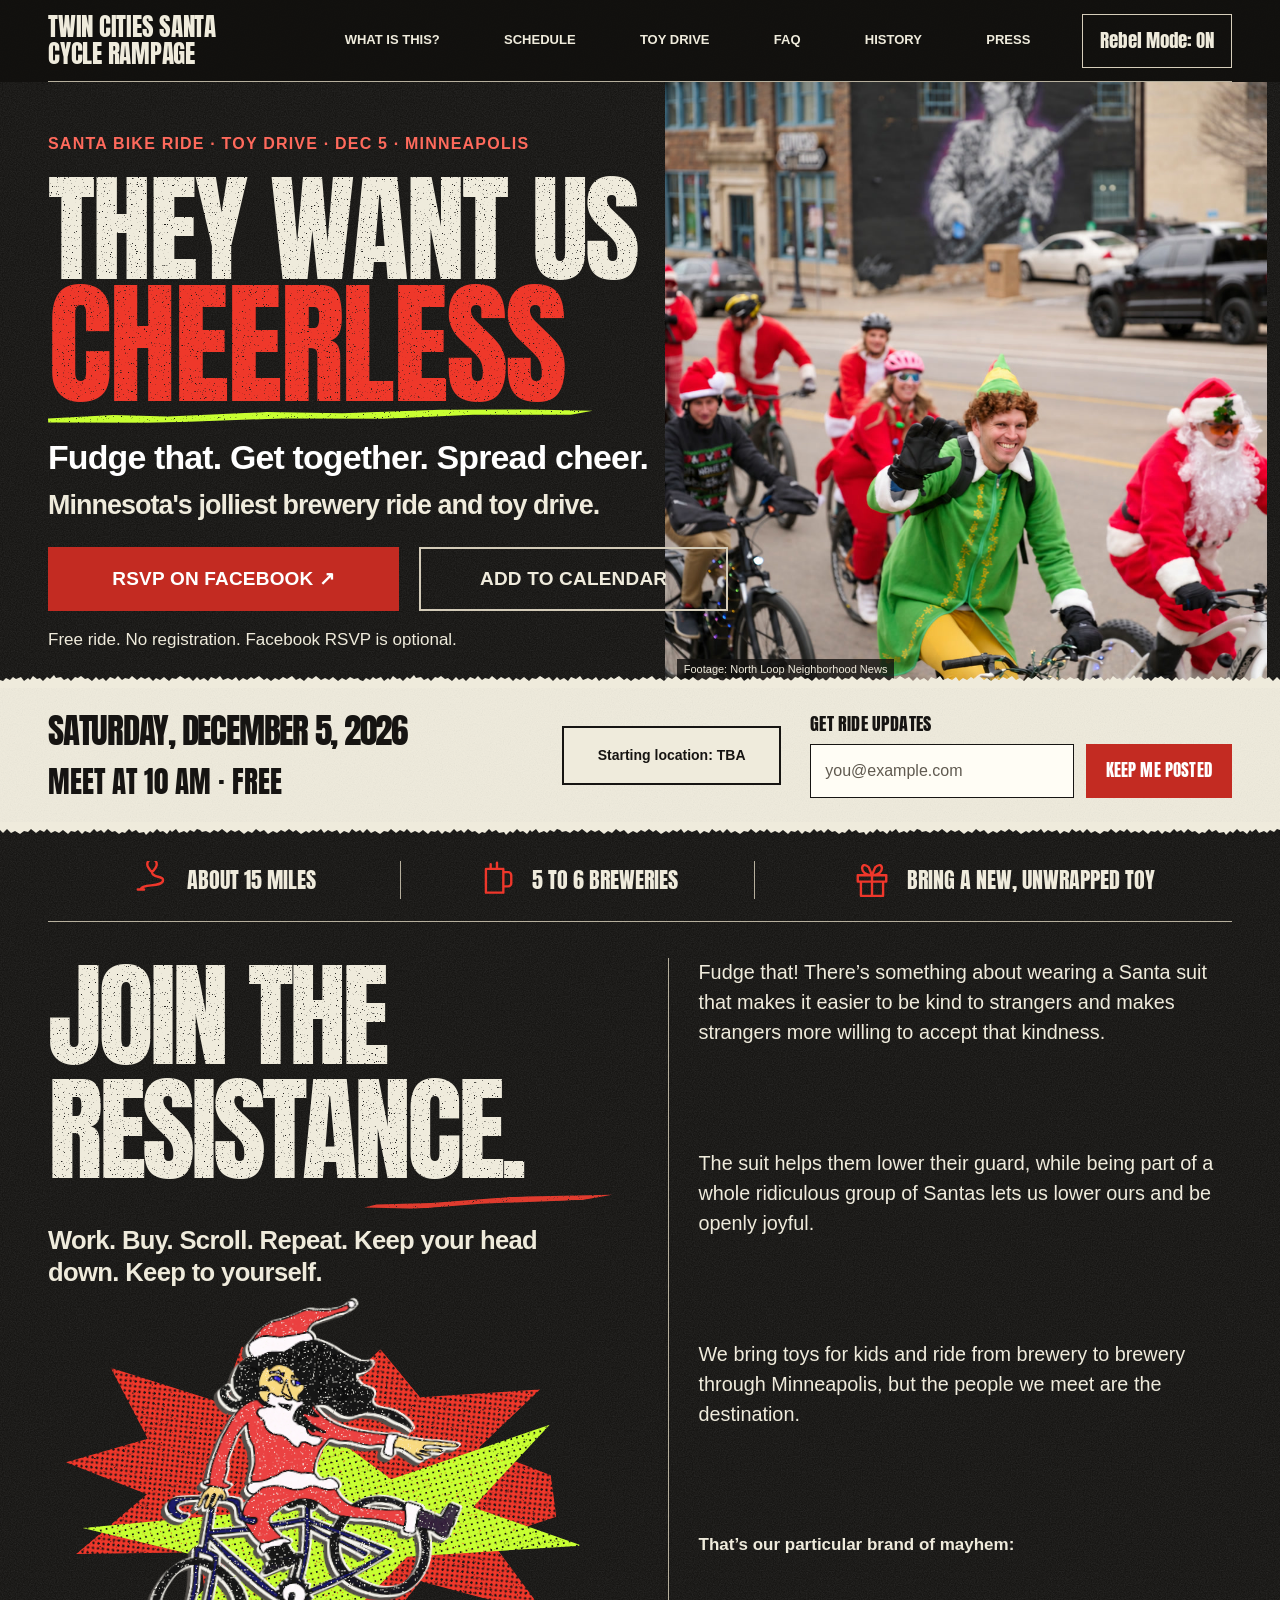
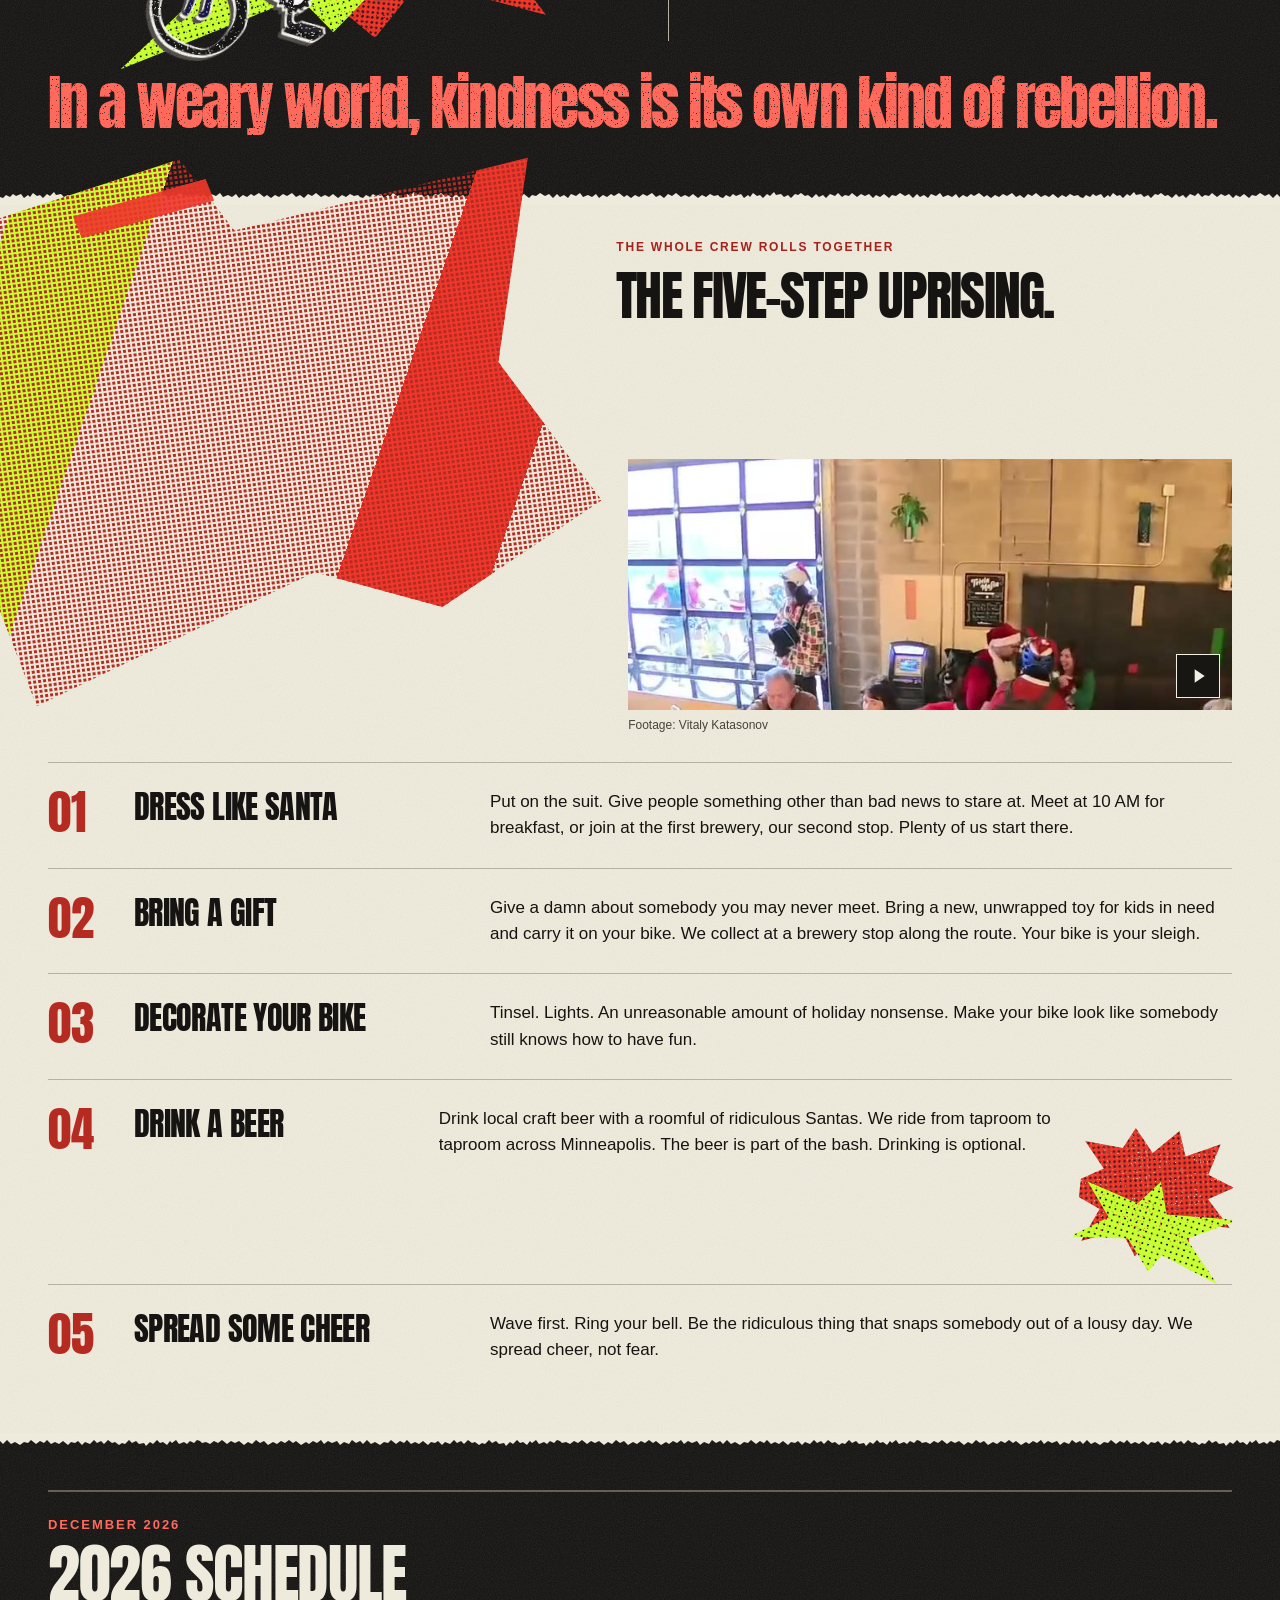
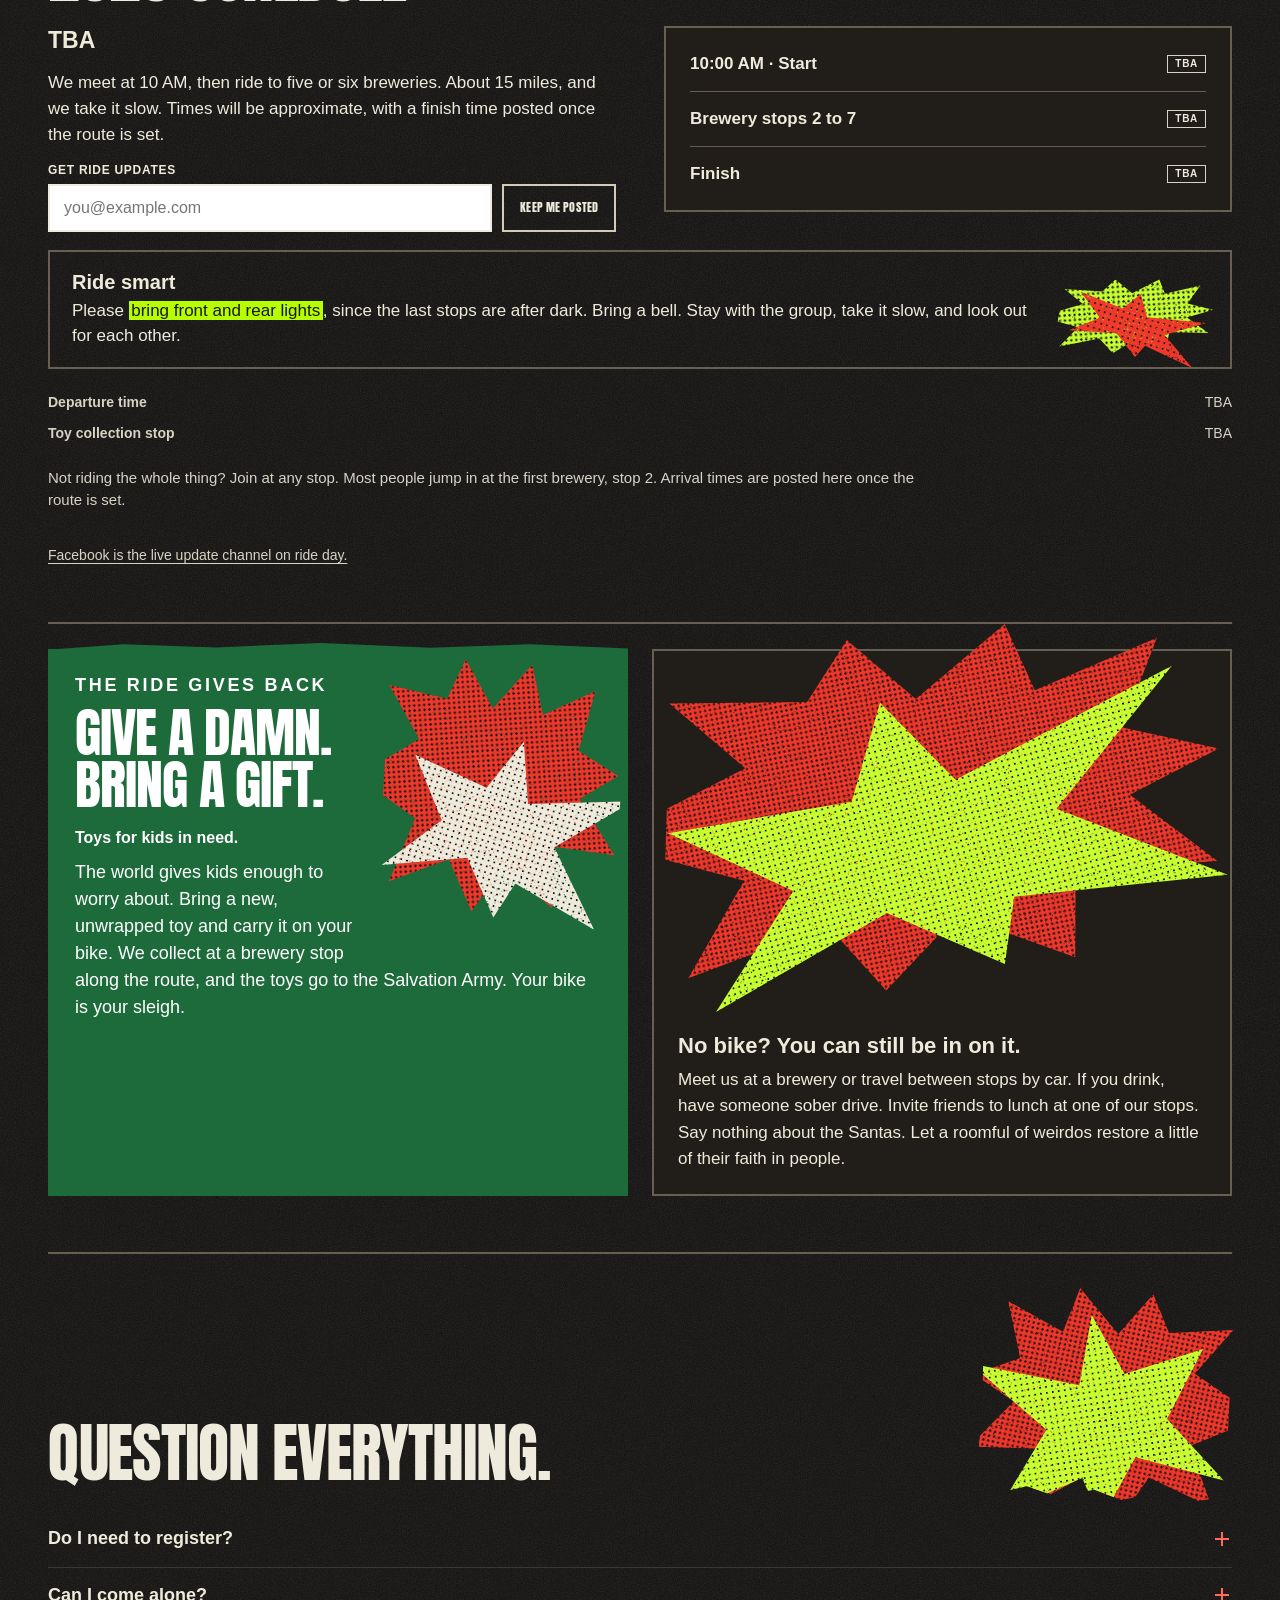
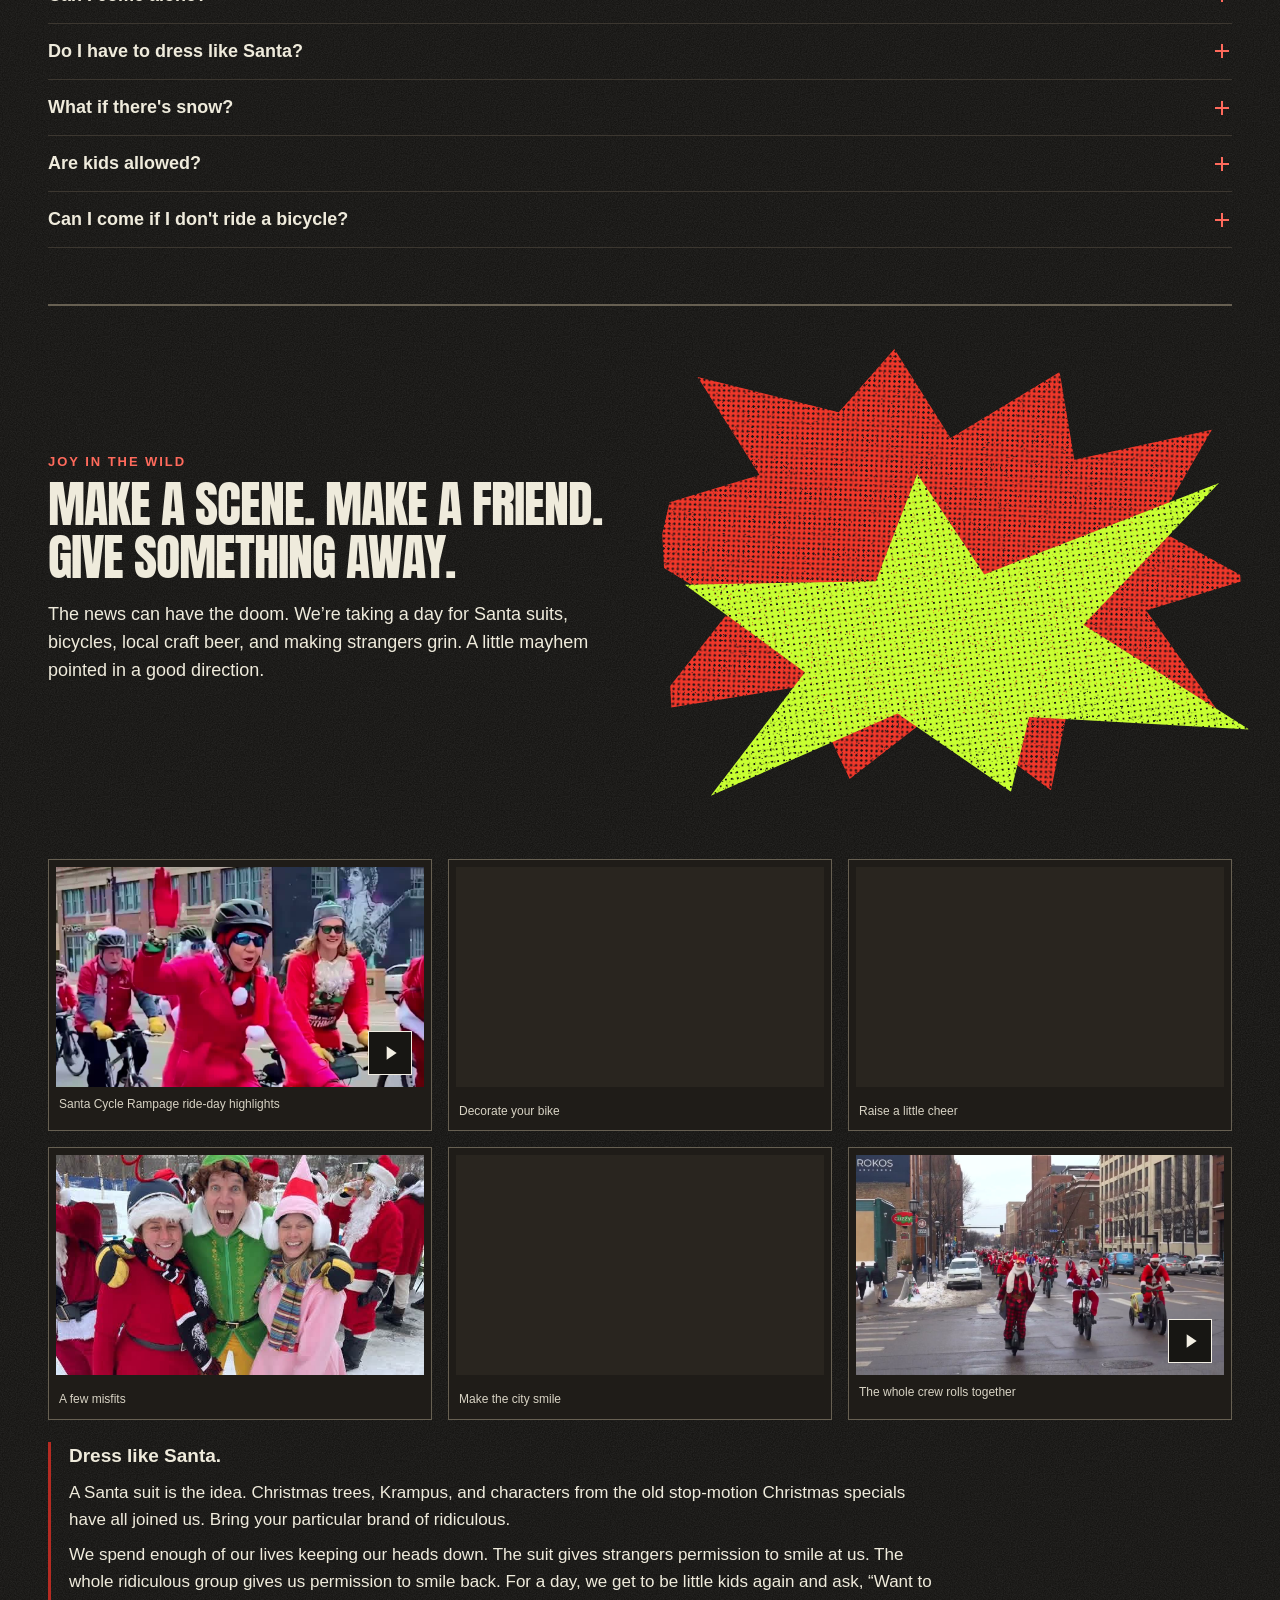
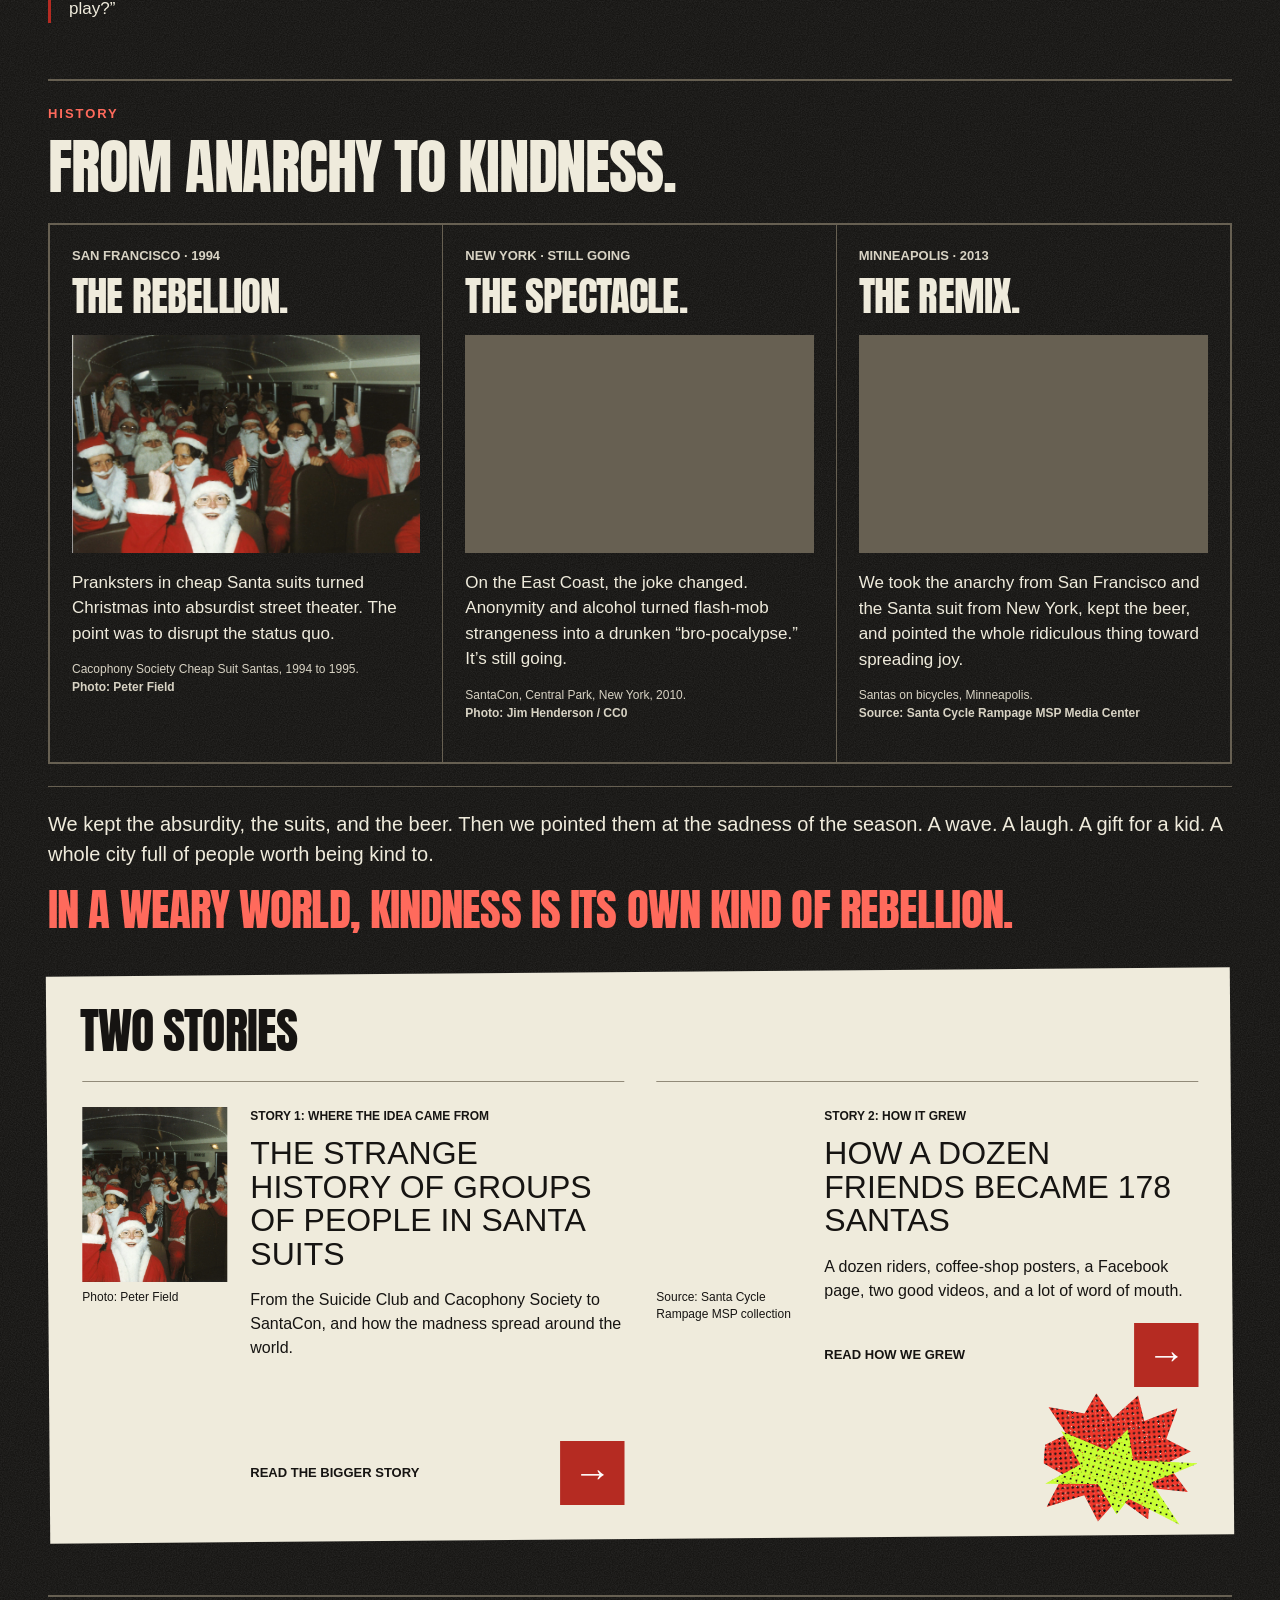
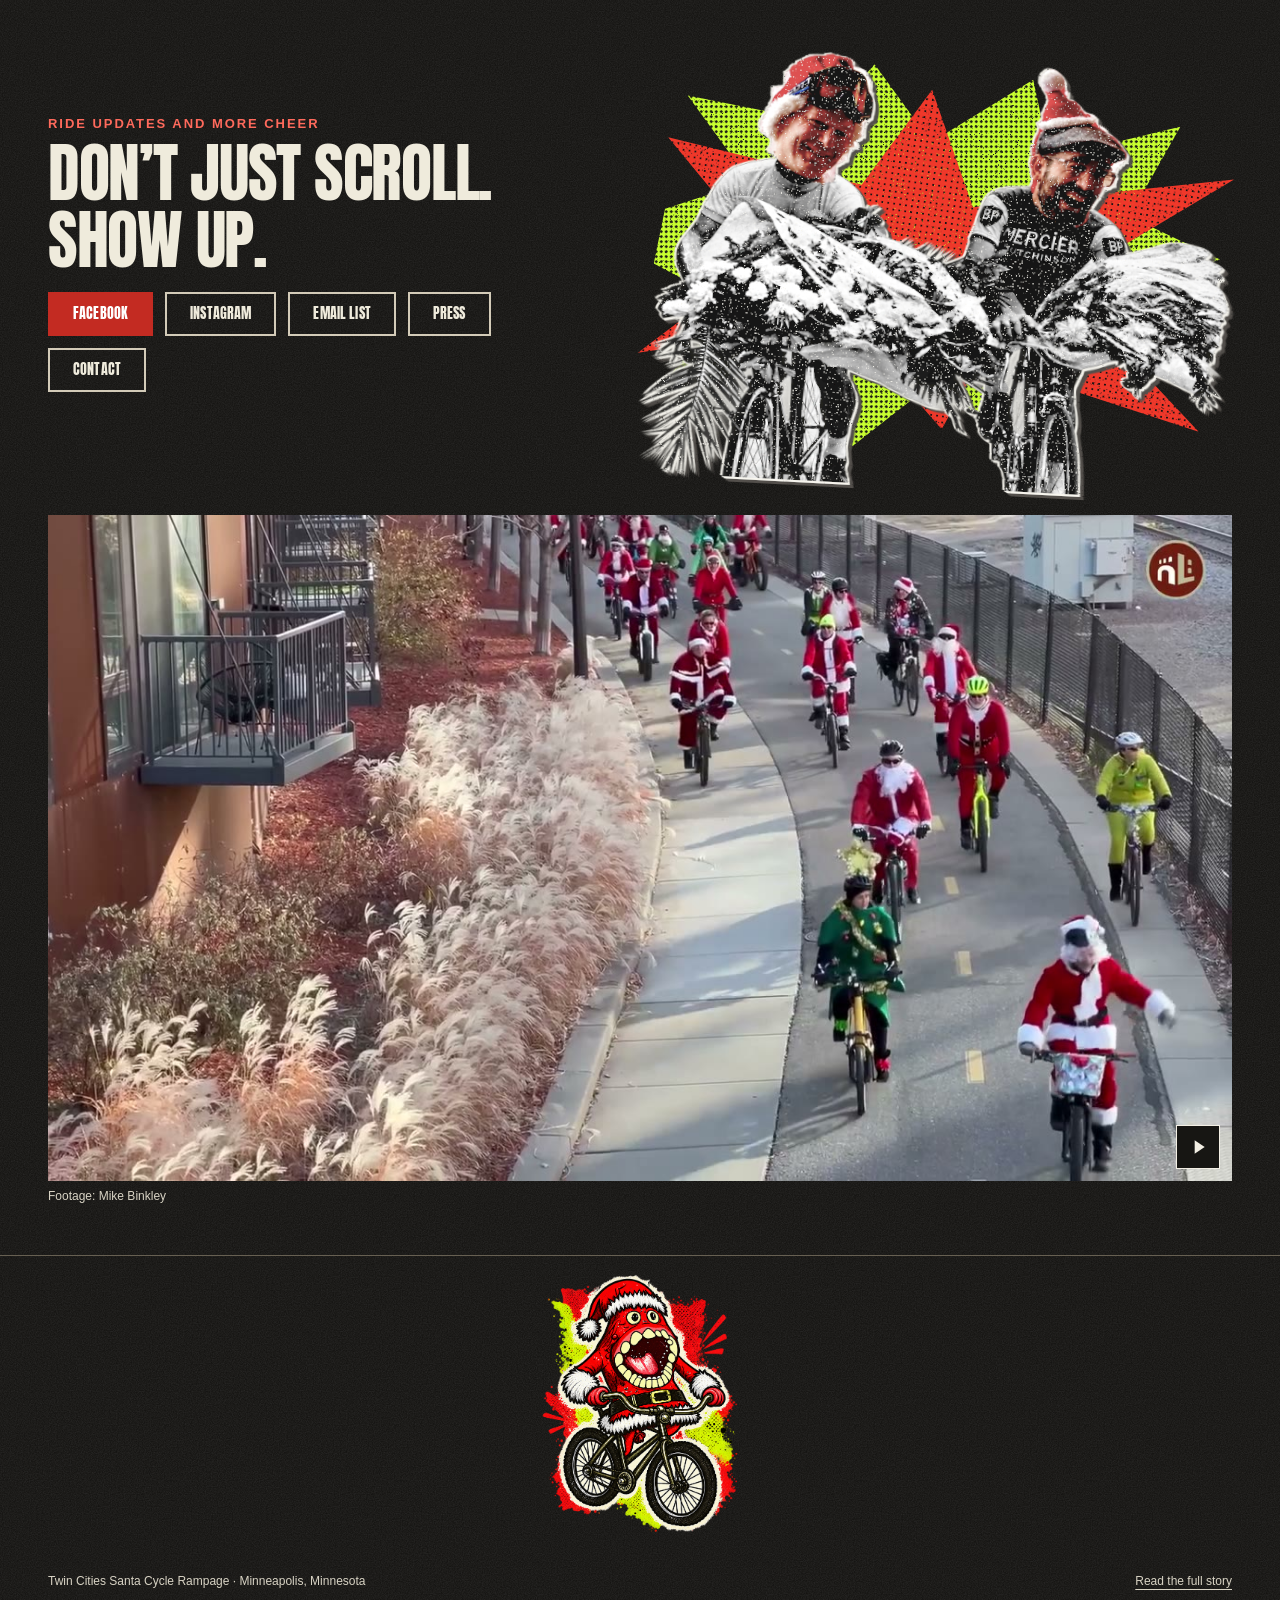
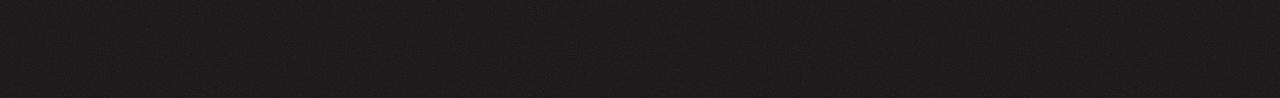
==== commit 49faf3a0: "Screen-print the Rebel cutout cast with halftone eruptions" ====
--- a/index.html
+++ b/index.html
@@ -20,13 +20,13 @@
     "sameAs": "https://www.facebook.com/SantaCycleRampageMSP/"
   }
 }</script><script src="site-assets/site.js?v=d150684909" defer></script>
-<link rel="preload" href="assets/monster/anton-regular.ttf" as="font" type="font/ttf" crossorigin><link rel="stylesheet" href="site-assets/monster.css?v=971667e18c"><link rel="stylesheet" href="site-assets/monster-match.css?v=2a3a174f09"><link rel="stylesheet" href="site-assets/monster-vhs.css?v=76fdbf12bc"><script type="module" src="site-assets/monster-preview.js?v=041942e09f"></script><link rel="stylesheet" href="site-assets/cutout-cast.css?v=680569776a"></head><body data-home-page data-monster-preview><svg class="print-filter-definitions" aria-hidden="true" focusable="false" xmlns="http://www.w3.org/2000/svg"><defs><filter id="screenprint" x="0" y="0" width="100%" height="100%"><feTurbulence type="fractalNoise" baseFrequency=".85" numOctaves="3" stitchTiles="stitch" result="noise"/><feColorMatrix in="noise" type="matrix" values="0 0 0 0 0 0 0 0 0 0 0 0 0 0 0 1 0 0 0 0" result="alphaNoise"/><feComponentTransfer in="alphaNoise" result="flecks"><feFuncA type="linear" slope="8" intercept="-5.4"/></feComponentTransfer><feComposite in="SourceGraphic" in2="flecks" operator="out"/></filter><filter id="vhs-tracking" x="-5%" y="0" width="110%" height="100%"><feTurbulence type="fractalNoise" baseFrequency="0 .065" numOctaves="1" seed="9" result="tracking-noise"/><feColorMatrix in="tracking-noise" type="matrix" values="1 0 0 0 0 0 0 0 0 .5 0 0 0 0 .5 0 0 0 0 1" result="horizontal-bands"/><feDisplacementMap in="SourceGraphic" in2="horizontal-bands" scale="32" xChannelSelector="R" yChannelSelector="G"/></filter><filter id="cutout-alpha" x="-3%" y="-3%" width="106%" height="106%"><feComponentTransfer><feFuncA type="discrete" tableValues="0 0 0 0 1 1"/></feComponentTransfer></filter></defs></svg>
+<link rel="preload" href="assets/monster/anton-regular.ttf" as="font" type="font/ttf" crossorigin><link rel="stylesheet" href="site-assets/monster.css?v=971667e18c"><link rel="stylesheet" href="site-assets/monster-match.css?v=2a3a174f09"><link rel="stylesheet" href="site-assets/monster-vhs.css?v=76fdbf12bc"><script type="module" src="site-assets/monster-preview.js?v=041942e09f"></script><link rel="stylesheet" href="site-assets/cutout-cast.css?v=741cd4bb8c"></head><body data-home-page data-monster-preview><svg class="print-filter-definitions" aria-hidden="true" focusable="false" xmlns="http://www.w3.org/2000/svg"><defs><filter id="screenprint" x="0" y="0" width="100%" height="100%"><feTurbulence type="fractalNoise" baseFrequency=".85" numOctaves="3" stitchTiles="stitch" result="noise"/><feColorMatrix in="noise" type="matrix" values="0 0 0 0 0 0 0 0 0 0 0 0 0 0 0 1 0 0 0 0" result="alphaNoise"/><feComponentTransfer in="alphaNoise" result="flecks"><feFuncA type="linear" slope="8" intercept="-5.4"/></feComponentTransfer><feComposite in="SourceGraphic" in2="flecks" operator="out"/></filter><filter id="vhs-tracking" x="-5%" y="0" width="110%" height="100%"><feTurbulence type="fractalNoise" baseFrequency="0 .065" numOctaves="1" seed="9" result="tracking-noise"/><feColorMatrix in="tracking-noise" type="matrix" values="1 0 0 0 0 0 0 0 0 .5 0 0 0 0 .5 0 0 0 0 1" result="horizontal-bands"/><feDisplacementMap in="SourceGraphic" in2="horizontal-bands" scale="32" xChannelSelector="R" yChannelSelector="G"/></filter><filter id="cutout-alpha" x="-3%" y="-3%" width="106%" height="106%"><feComponentTransfer><feFuncA type="discrete" tableValues="0 0 0 0 1 1"/></feComponentTransfer></filter></defs></svg>
 <a class="skip-link" href="#main-content">Skip to content</a>
 <header class="site-header"><div class="header-bar"><a class="brand" href="#about" aria-label="Twin Cities Santa Cycle Rampage home" data-mode-link><span>TWIN CITIES</span> <span>SANTA</span> <span>CYCLE RAMPAGE</span></a><nav class="desktop-nav" aria-label="Main navigation"><a href="#what" data-mode-link>What is this?</a><a href="#schedule" class="schedule-link" data-mode-link>Schedule</a><a href="#toy" data-mode-link>Toy drive</a><a href="#faq" data-mode-link>FAQ</a><a href="#history" data-mode-link>History</a><a href="press.html">Press</a></nav><div class="header-actions"><div class="mode-control"><button class="mode-toggle" type="button" aria-pressed="true" aria-label="Rebel Mode"><span class="mode-switch" aria-hidden="true"></span><span>Rebel Mode</span></button></div><button class="menu" type="button" aria-label="Open menu" aria-controls="mobile-nav" aria-expanded="false"><span></span><span></span><span></span></button></div></div><nav class="mobile-nav" id="mobile-nav" aria-label="Mobile navigation" hidden><a href="#what" data-mode-link>What is this?</a><a href="#schedule" class="schedule-link" data-mode-link>Schedule</a><a href="#toy" data-mode-link>Toy drive</a><a href="#faq" data-mode-link>FAQ</a><a href="#history" data-mode-link>History</a><a href="press.html">Press</a></nav></header>
 <main id="main-content" tabindex="-1">
 <section class="hero" id="about" aria-labelledby="event-title"><div class="wrap hero-layout">
 <p class="eyebrow hero-eyebrow"><span class="default-only">Minneapolis · Riding since 2013</span><span class="rebel-only">Santa bike ride · Toy drive · Dec 5 · Minneapolis</span></p>
-<div class="hero-heading"><h1 class="display hero-title" id="event-title"><span class="default-only"><span class="event-region">Twin Cities</span><span class="title-line">Santa Cycle</span><span class="title-line">Rampage</span></span><span class="rebel-only rebel-title"><span>THEY WANT US</span><span>CHEERLESS</span></span></h1><span class="monster-internal-version rebel-only" aria-hidden="true"><span>v1.8.0</span><span>CUTOUT CREW</span></span><p class="hero-response rebel-only">Fudge that. Get together. Spread cheer.</p></div>
+<div class="hero-heading"><h1 class="display hero-title" id="event-title"><span class="default-only"><span class="event-region">Twin Cities</span><span class="title-line">Santa Cycle</span><span class="title-line">Rampage</span></span><span class="rebel-only rebel-title"><span>THEY WANT US</span><span>CHEERLESS</span></span></h1><span class="monster-internal-version rebel-only" aria-hidden="true"><span>v1.8.1</span><span>PRINT RIOT</span></span><p class="hero-response rebel-only">Fudge that. Get together. Spread cheer.</p></div>
 <p class="hero-tagline">Minnesota's jolliest brewery ride and toy drive.</p>
 <p class="hero-description default-only">We ride bicycles from brewery to brewery across Minneapolis, dressed like Santas. The destination is the people we meet along the way.</p>
 <div class="monster-art rebel-only" data-monster-media data-takeover="video"><figure class="hero-film"><video data-ambient id="video-hero" muted loop playsinline preload="none" poster="assets/hero-waving-elf-composite.jpg" aria-label="Santa-costumed cyclists riding through Minneapolis" fetchpriority="high"><source data-src="assets/rampage-loop.mp4" type="video/mp4"></video><figcaption class="media-caption">Footage: North Loop Neighborhood News</figcaption></figure><img class="mockup-monster" src="assets/monster/hero-monster-user.png" width="1122" height="1402" alt="Santa monster holding the bicycle handlebars, with red and neon-yellow splashes" aria-hidden="true" fetchpriority="high" decoding="async"></div>
@@ -38,21 +38,21 @@
 <div class="wrap"><div class="content-sections">
 <section class="content-section what-section" id="what" aria-label="What is this?">
 <div class="default-only"><p class="eyebrow">The whole idea</p><h2 class="display section-title" id="what-title">What is this?</h2><div class="what-layout"><div class="what-copy"><p class="what-lead">We ride bicycles from brewery to brewery across Minneapolis, dressed like Santas. But the destination is the people we meet along the way.</p><p>A little absurdity, a little beer, a gentle disregard for social norms, and a whole lot of bicycles, kindness, and holiday cheer.</p></div><div data-brewery-slot="default"></div></div><div data-steps-slot="default"></div></div>
-<div class="manifesto-section rebel-only" aria-labelledby="manifesto-title"><div class="manifesto-heading"><h2 class="display" id="manifesto-title">JOIN THE RESISTANCE.</h2><p class="manifesto-subline">Work. Buy. Scroll. Repeat. Keep your head down. Keep to yourself.</p><figure class="site-cutout cast-pointer rebel-only" aria-hidden="true"><img src="assets/monster/cast-longhair-santa.webp" width="1228" height="1281" alt="" loading="lazy" decoding="async" draggable="false"></figure></div><div class="manifesto-copy"><p>Fudge that! There’s something about wearing a Santa suit that makes it easier to be kind to strangers and makes strangers more willing to accept that kindness.</p>
+<div class="manifesto-section rebel-only" aria-labelledby="manifesto-title"><div class="manifesto-heading"><h2 class="display" id="manifesto-title">JOIN THE RESISTANCE.</h2><p class="manifesto-subline">Work. Buy. Scroll. Repeat. Keep your head down. Keep to yourself.</p><figure class="site-cutout cast-pointer rebel-only" aria-hidden="true"><span class="cutout-print" style="--cast-art:url('assets/monster/cast-longhair-santa.webp')"><img src="assets/monster/cast-longhair-santa.webp" width="1228" height="1281" alt="" loading="lazy" decoding="async" draggable="false"></span></figure></div><div class="manifesto-copy"><p>Fudge that! There’s something about wearing a Santa suit that makes it easier to be kind to strangers and makes strangers more willing to accept that kindness.</p>
 <p>The suit helps them lower their guard, while being part of a whole ridiculous group of Santas lets us lower ours and be openly joyful.</p>
 <p>We bring toys for kids and ride from brewery to brewery through Minneapolis, but the people we meet are the destination.</p><p class="manifesto-closing"><span class="manifesto-preface">That’s our particular brand of mayhem:</span> <strong class="manifesto-rebellion">in a weary world, kindness is its own kind of rebellion.</strong></p></div></div></section>
-<section class="content-section uprising-section rebel-only" id="uprising" aria-labelledby="uprising-title"><div class="uprising-masthead"><figure class="chocolate-collage rebel-only"><img class="archive-cutout" width="1356" height="1160" src="assets/monster/chocolate-clean.png" alt="Chocolate-headed racing cyclists from the 2017 Santa Cycle Rampage poster" loading="lazy" decoding="async"></figure><p class="eyebrow">The whole crew rolls together</p><h2 class="display section-title" id="uprising-title">The five-step uprising.</h2></div><div data-brewery-slot="rebel"><figure class="wide-film brewery-film"><video data-ambient id="video-brewery" muted loop playsinline preload="none" poster="assets/ladona-room-pan-poster.jpg" aria-label="A roomful of Santas at La Doña brewery"><source data-src="assets/ladona-room-pan-slower.mp4" type="video/mp4"></video><figcaption class="media-caption">Footage: Vitaly Katasonov</figcaption></figure></div><div data-steps-slot="rebel"><ol class="participation-steps" data-step-rows aria-label="Five ways to join the ride"><li><span class="participation-number" aria-hidden="true">01</span><h3 class="display">Dress like Santa</h3><p><span class="default-only">Put on your Santa suit and meet at 10 AM for breakfast. Note: Many riders join at the first brewery, our second stop, and for them that is where the day begins.</span><span class="rebel-only">Put on the suit. Give people something other than bad news to stare at. Meet at 10 AM for breakfast, or join at the first brewery, our second stop. Plenty of us start there.</span></p></li><li><span class="participation-number" aria-hidden="true">02</span><h3 class="display">Bring a gift</h3><p><span class="default-only">Bring a new, unwrapped toy for kids in need and carry it on your bike. We collect at a brewery stop along the route. Your bike is your sleigh.</span><span class="rebel-only">Give a damn about somebody you may never meet. Bring a new, unwrapped toy for kids in need and carry it on your bike. We collect at a brewery stop along the route. Your bike is your sleigh.</span></p></li><li><span class="participation-number" aria-hidden="true">03</span><h3 class="display">Decorate your bike</h3><p><span class="default-only">Lights, tinsel, and whatever holiday nonsense you can dream up. Make your bike part of the fun.</span><span class="rebel-only">Tinsel. Lights. An unreasonable amount of holiday nonsense. Make your bike look like somebody still knows how to have fun.</span></p></li><li><span class="participation-number" aria-hidden="true">04</span><h3 class="display">Drink a beer</h3><p><span class="default-only">We ride from taproom to taproom for local craft beer, a roomful of Santas, and a little holiday mischief. Drinking is optional.</span><span class="rebel-only">Drink local craft beer with a roomful of ridiculous Santas. We ride from taproom to taproom across Minneapolis. The beer is part of the bash. Drinking is optional.</span></p><figure class="site-cutout cast-beer rebel-only" aria-hidden="true"><img src="assets/monster/cast-many-eyed-santa.webp" width="1217" height="1293" alt="" loading="lazy" decoding="async" draggable="false"></figure></li><li><span class="participation-number" aria-hidden="true">05</span><h3 class="display">Spread some cheer</h3><p><span class="default-only">Wave to the people on the sidewalk and watching from their cars. Ring your bell. Give them something to smile about. Keep riding.</span><span class="rebel-only">Wave first. Ring your bell. Be the ridiculous thing that snaps somebody out of a lousy day. We spread cheer, not fear.</span></p></li></ol></div></section>
-<section class="content-section schedule-section" id="schedule" aria-labelledby="schedule-title"><span class="legacy-section-anchor" id="stops" aria-hidden="true"></span><p class="eyebrow">December 2026</p><h2 class="display section-title" id="schedule-title">2026 schedule</h2><div class="schedule-layout"><div class="schedule-summary"><h3 class="schedule-heading">TBA</h3><p class="schedule-description">We meet at 10 AM, then ride to five or six breweries. About 15 miles, and we take it slow. Times will be approximate, with a finish time posted once the route is set.</p><form class="email-signup" action="https://assets.mailerlite.com/jsonp/2739403/forms/202239538838374374/subscribe" method="post"><label for="schedule-email">Get ride updates</label><div class="email-fields"><input id="schedule-email" name="fields[email]" type="email" autocomplete="email" placeholder="you@example.com" required><button class="button button-secondary" type="submit">Keep me posted</button></div><input type="hidden" name="ml-submit" value="1"><input type="hidden" name="anticsrf" value="true"><p class="email-signup-status" role="status" aria-live="polite" hidden></p><p class="email-signup-fallback" hidden><a href="https://preview.mailerlite.io/forms/2739403/202239538838374374/share" target="_blank" rel="noopener">Open the signup page instead ↗</a></p><noscript><p>JavaScript is needed for inline signup. <a href="https://preview.mailerlite.io/forms/2739403/202239538838374374/share">Sign up on MailerLite</a>.</p></noscript></form></div><div class="schedule-route"><div class="schedule-card" aria-label="Route status"><div class="schedule-row"><div>10:00 AM · Start</div><span class="status-badge">TBA</span></div><div class="schedule-row"><span>Brewery stops 2 to 7</span><span class="status-badge">TBA</span></div><div class="schedule-row"><span>Finish</span><span class="status-badge">TBA</span></div></div><aside class="ride-smart" aria-labelledby="ride-smart-title"><figure class="site-cutout cast-doodle rebel-only" aria-hidden="true"><img src="assets/monster/cast-stick-bike.webp" width="1536" height="1024" alt="" loading="lazy" decoding="async" draggable="false"></figure><h3 id="ride-smart-title">Ride smart</h3><p>Please <mark class="lights-reminder">bring front and rear lights</mark>, since the last stops are after dark. Bring a bell. Stay with the group, take it slow, and look out for each other.</p></aside><dl class="schedule-logistics"><div><dt>Departure time</dt><dd>TBA</dd></div><div><dt>Toy collection stop</dt><dd>TBA</dd></div></dl><p class="schedule-join-note">Not riding the whole thing? Join at any stop. Most people jump in at the first brewery, stop 2. Arrival times are posted here once the route is set.</p></div><p class="schedule-channel"><a href="https://www.facebook.com/SantaCycleRampageMSP/" target="_blank" rel="noopener">Facebook is the live update channel on ride day.</a></p></div></section>
-<section class="content-section gifts-section" id="toy" aria-labelledby="gift-title"><span class="legacy-section-anchor" id="gifts" aria-hidden="true"></span><div class="gift-panel"><figure class="site-cutout cast-wave rebel-only" aria-hidden="true"><img src="assets/monster/cast-crayon-wave.webp" width="1129" height="1393" alt="" loading="lazy" decoding="async" draggable="false"></figure><p class="eyebrow">The ride gives back</p><h2 class="display" id="gift-title"><span class="default-only">Bring a gift.</span><span class="rebel-only">Give a damn. Bring a gift.</span></h2><p class="toy-purpose">Toys for kids in need.</p><p><span class="default-only">Bring a new, unwrapped toy and carry it on your bike. We collect at a brewery stop along the route, and the toys go to the Salvation Army. Your bike is your sleigh.</span><span class="rebel-only">The world gives kids enough to worry about. Bring a new, unwrapped toy and carry it on your bike. We collect at a brewery stop along the route, and the toys go to the Salvation Army. Your bike is your sleigh.</span></p></div><aside class="spectator-card"><figure class="site-cutout cast-dinner rebel-only" aria-hidden="true"><img src="assets/monster/cast-dinner-invasion.webp" width="1254" height="1254" alt="" loading="lazy" decoding="async" draggable="false"></figure><h3><span class="default-only">Not riding? Come for the Santas.</span><span class="rebel-only">No bike? You can still be in on it.</span></h3><p><span class="default-only">Meet us at a brewery or travel between stops by car. If you drink, have someone sober drive. Plan lunch with friends at one of our stops, and don't mention the Santas. Let us be the surprise.</span><span class="rebel-only">Meet us at a brewery or travel between stops by car. If you drink, have someone sober drive. Invite friends to lunch at one of our stops. Say nothing about the Santas. Let a roomful of weirdos restore a little of their faith in people.</span></p></aside></section>
-<section class="content-section faq-section shared-faq" id="faq" aria-labelledby="faq-title"><div class="cast-faq-masthead"><h2 class="display section-title" id="faq-title"><span class="default-only">FAQ</span><span class="rebel-only">Question everything.</span></h2><figure class="site-cutout cast-questioner rebel-only" aria-hidden="true"><img src="assets/monster/cast-dinosaur-santa.webp" width="1024" height="1536" alt="" loading="lazy" decoding="async" draggable="false"></figure></div><details data-faq-id="register"><summary><span>Do I need to register?</span><svg class="faq-indicator" viewBox="0 0 20 20" aria-hidden="true" focusable="false"><path d="M4 10h12"/><path class="faq-indicator-vertical" d="M10 4v12"/></svg></summary><div class="faq-answer"><div class="default-only"><p>No. The ride is free and there is no registration. Show up and ride. You can <a href="https://www.facebook.com/events/1972798296683555/" target="_blank" rel="noopener">RSVP on Facebook</a>, it’s optional, but appreciated!</p></div><div class="rebel-only"><p>No tickets. No registration. The ride is free. Show up and ride. An <a href="https://www.facebook.com/events/1972798296683555/" target="_blank" rel="noopener">RSVP on Facebook</a> is optional, but appreciated. That’s the entire entrance exam.</p></div></div></details><details data-faq-id="alone"><summary><span>Can I come alone?</span><svg class="faq-indicator" viewBox="0 0 20 20" aria-hidden="true" focusable="false"><path d="M4 10h12"/><path class="faq-indicator-vertical" d="M10 4v12"/></svg></summary><div class="faq-answer"><div class="default-only"><p>Yes. You don’t need to know anyone to join us. Come on your own or bring a friend. Put on your Santa suit, say hello, and ride with the group.</p></div><div class="rebel-only"><p>Yes. You don’t need a crew or an introduction. Put on your Santa suit, say hello, and ride with us. We’re all strangers until somebody waves first.</p></div></div></details><details data-faq-id="costume"><summary><span>Do I have to dress like Santa?</span><svg class="faq-indicator" viewBox="0 0 20 20" aria-hidden="true" focusable="false"><path d="M4 10h12"/><path class="faq-indicator-vertical" d="M10 4v12"/></svg></summary><div class="faq-answer"><div class="default-only"><p>A Santa suit is the idea, and most of us wear one. You’re still welcome if you turn up as something else. We’ve had Christmas trees, Krampus, and a whole assortment of characters from the old stop-motion Christmas specials.</p></div><div class="rebel-only"><p>A Santa suit is the idea, and most of us wear one. But a Christmas tree, Krampus, or a character from the old stop-motion Christmas specials can join the mayhem too. You’re welcome as something else. Give us something to grin at.</p></div></div></details><details data-faq-id="snow"><summary><span>What if there's snow?</span><svg class="faq-indicator" viewBox="0 0 20 20" aria-hidden="true" focusable="false"><path d="M4 10h12"/><path class="faq-indicator-vertical" d="M10 4v12"/></svg></summary><div class="faq-answer">
+<section class="content-section uprising-section rebel-only" id="uprising" aria-labelledby="uprising-title"><div class="uprising-masthead"><figure class="chocolate-collage rebel-only"><img class="archive-cutout" width="1356" height="1160" src="assets/monster/chocolate-clean.png" alt="Chocolate-headed racing cyclists from the 2017 Santa Cycle Rampage poster" loading="lazy" decoding="async"></figure><p class="eyebrow">The whole crew rolls together</p><h2 class="display section-title" id="uprising-title">The five-step uprising.</h2></div><div data-brewery-slot="rebel"><figure class="wide-film brewery-film"><video data-ambient id="video-brewery" muted loop playsinline preload="none" poster="assets/ladona-room-pan-poster.jpg" aria-label="A roomful of Santas at La Doña brewery"><source data-src="assets/ladona-room-pan-slower.mp4" type="video/mp4"></video><figcaption class="media-caption">Footage: Vitaly Katasonov</figcaption></figure></div><div data-steps-slot="rebel"><ol class="participation-steps" data-step-rows aria-label="Five ways to join the ride"><li><span class="participation-number" aria-hidden="true">01</span><h3 class="display">Dress like Santa</h3><p><span class="default-only">Put on your Santa suit and meet at 10 AM for breakfast. Note: Many riders join at the first brewery, our second stop, and for them that is where the day begins.</span><span class="rebel-only">Put on the suit. Give people something other than bad news to stare at. Meet at 10 AM for breakfast, or join at the first brewery, our second stop. Plenty of us start there.</span></p></li><li><span class="participation-number" aria-hidden="true">02</span><h3 class="display">Bring a gift</h3><p><span class="default-only">Bring a new, unwrapped toy for kids in need and carry it on your bike. We collect at a brewery stop along the route. Your bike is your sleigh.</span><span class="rebel-only">Give a damn about somebody you may never meet. Bring a new, unwrapped toy for kids in need and carry it on your bike. We collect at a brewery stop along the route. Your bike is your sleigh.</span></p></li><li><span class="participation-number" aria-hidden="true">03</span><h3 class="display">Decorate your bike</h3><p><span class="default-only">Lights, tinsel, and whatever holiday nonsense you can dream up. Make your bike part of the fun.</span><span class="rebel-only">Tinsel. Lights. An unreasonable amount of holiday nonsense. Make your bike look like somebody still knows how to have fun.</span></p></li><li><span class="participation-number" aria-hidden="true">04</span><h3 class="display">Drink a beer</h3><p><span class="default-only">We ride from taproom to taproom for local craft beer, a roomful of Santas, and a little holiday mischief. Drinking is optional.</span><span class="rebel-only">Drink local craft beer with a roomful of ridiculous Santas. We ride from taproom to taproom across Minneapolis. The beer is part of the bash. Drinking is optional.</span></p><figure class="site-cutout cast-beer rebel-only" aria-hidden="true"><span class="cutout-print" style="--cast-art:url('assets/monster/cast-many-eyed-santa.webp')"><img src="assets/monster/cast-many-eyed-santa.webp" width="1217" height="1293" alt="" loading="lazy" decoding="async" draggable="false"></span></figure></li><li><span class="participation-number" aria-hidden="true">05</span><h3 class="display">Spread some cheer</h3><p><span class="default-only">Wave to the people on the sidewalk and watching from their cars. Ring your bell. Give them something to smile about. Keep riding.</span><span class="rebel-only">Wave first. Ring your bell. Be the ridiculous thing that snaps somebody out of a lousy day. We spread cheer, not fear.</span></p></li></ol></div></section>
+<section class="content-section schedule-section" id="schedule" aria-labelledby="schedule-title"><span class="legacy-section-anchor" id="stops" aria-hidden="true"></span><p class="eyebrow">December 2026</p><h2 class="display section-title" id="schedule-title">2026 schedule</h2><div class="schedule-layout"><div class="schedule-summary"><h3 class="schedule-heading">TBA</h3><p class="schedule-description">We meet at 10 AM, then ride to five or six breweries. About 15 miles, and we take it slow. Times will be approximate, with a finish time posted once the route is set.</p><form class="email-signup" action="https://assets.mailerlite.com/jsonp/2739403/forms/202239538838374374/subscribe" method="post"><label for="schedule-email">Get ride updates</label><div class="email-fields"><input id="schedule-email" name="fields[email]" type="email" autocomplete="email" placeholder="you@example.com" required><button class="button button-secondary" type="submit">Keep me posted</button></div><input type="hidden" name="ml-submit" value="1"><input type="hidden" name="anticsrf" value="true"><p class="email-signup-status" role="status" aria-live="polite" hidden></p><p class="email-signup-fallback" hidden><a href="https://preview.mailerlite.io/forms/2739403/202239538838374374/share" target="_blank" rel="noopener">Open the signup page instead ↗</a></p><noscript><p>JavaScript is needed for inline signup. <a href="https://preview.mailerlite.io/forms/2739403/202239538838374374/share">Sign up on MailerLite</a>.</p></noscript></form></div><div class="schedule-route"><div class="schedule-card" aria-label="Route status"><div class="schedule-row"><div>10:00 AM · Start</div><span class="status-badge">TBA</span></div><div class="schedule-row"><span>Brewery stops 2 to 7</span><span class="status-badge">TBA</span></div><div class="schedule-row"><span>Finish</span><span class="status-badge">TBA</span></div></div><aside class="ride-smart" aria-labelledby="ride-smart-title"><figure class="site-cutout cast-doodle rebel-only" aria-hidden="true"><span class="cutout-print" style="--cast-art:url('assets/monster/cast-stick-bike.webp')"><img src="assets/monster/cast-stick-bike.webp" width="1536" height="1024" alt="" loading="lazy" decoding="async" draggable="false"></span></figure><h3 id="ride-smart-title">Ride smart</h3><p>Please <mark class="lights-reminder">bring front and rear lights</mark>, since the last stops are after dark. Bring a bell. Stay with the group, take it slow, and look out for each other.</p></aside><dl class="schedule-logistics"><div><dt>Departure time</dt><dd>TBA</dd></div><div><dt>Toy collection stop</dt><dd>TBA</dd></div></dl><p class="schedule-join-note">Not riding the whole thing? Join at any stop. Most people jump in at the first brewery, stop 2. Arrival times are posted here once the route is set.</p></div><p class="schedule-channel"><a href="https://www.facebook.com/SantaCycleRampageMSP/" target="_blank" rel="noopener">Facebook is the live update channel on ride day.</a></p></div></section>
+<section class="content-section gifts-section" id="toy" aria-labelledby="gift-title"><span class="legacy-section-anchor" id="gifts" aria-hidden="true"></span><div class="gift-panel"><figure class="site-cutout cast-wave rebel-only" aria-hidden="true"><span class="cutout-print" style="--cast-art:url('assets/monster/cast-crayon-wave.webp')"><img src="assets/monster/cast-crayon-wave.webp" width="1129" height="1393" alt="" loading="lazy" decoding="async" draggable="false"></span></figure><p class="eyebrow">The ride gives back</p><h2 class="display" id="gift-title"><span class="default-only">Bring a gift.</span><span class="rebel-only">Give a damn. Bring a gift.</span></h2><p class="toy-purpose">Toys for kids in need.</p><p><span class="default-only">Bring a new, unwrapped toy and carry it on your bike. We collect at a brewery stop along the route, and the toys go to the Salvation Army. Your bike is your sleigh.</span><span class="rebel-only">The world gives kids enough to worry about. Bring a new, unwrapped toy and carry it on your bike. We collect at a brewery stop along the route, and the toys go to the Salvation Army. Your bike is your sleigh.</span></p></div><aside class="spectator-card"><figure class="site-cutout cast-dinner rebel-only" aria-hidden="true"><span class="cutout-print" style="--cast-art:url('assets/monster/cast-dinner-invasion.webp')"><img src="assets/monster/cast-dinner-invasion.webp" width="1254" height="1254" alt="" loading="lazy" decoding="async" draggable="false"></span></figure><h3><span class="default-only">Not riding? Come for the Santas.</span><span class="rebel-only">No bike? You can still be in on it.</span></h3><p><span class="default-only">Meet us at a brewery or travel between stops by car. If you drink, have someone sober drive. Plan lunch with friends at one of our stops, and don't mention the Santas. Let us be the surprise.</span><span class="rebel-only">Meet us at a brewery or travel between stops by car. If you drink, have someone sober drive. Invite friends to lunch at one of our stops. Say nothing about the Santas. Let a roomful of weirdos restore a little of their faith in people.</span></p></aside></section>
+<section class="content-section faq-section shared-faq" id="faq" aria-labelledby="faq-title"><div class="cast-faq-masthead"><h2 class="display section-title" id="faq-title"><span class="default-only">FAQ</span><span class="rebel-only">Question everything.</span></h2><figure class="site-cutout cast-questioner rebel-only" aria-hidden="true"><span class="cutout-print" style="--cast-art:url('assets/monster/cast-dinosaur-santa.webp')"><img src="assets/monster/cast-dinosaur-santa.webp" width="1024" height="1536" alt="" loading="lazy" decoding="async" draggable="false"></span></figure></div><details data-faq-id="register"><summary><span>Do I need to register?</span><svg class="faq-indicator" viewBox="0 0 20 20" aria-hidden="true" focusable="false"><path d="M4 10h12"/><path class="faq-indicator-vertical" d="M10 4v12"/></svg></summary><div class="faq-answer"><div class="default-only"><p>No. The ride is free and there is no registration. Show up and ride. You can <a href="https://www.facebook.com/events/1972798296683555/" target="_blank" rel="noopener">RSVP on Facebook</a>, it’s optional, but appreciated!</p></div><div class="rebel-only"><p>No tickets. No registration. The ride is free. Show up and ride. An <a href="https://www.facebook.com/events/1972798296683555/" target="_blank" rel="noopener">RSVP on Facebook</a> is optional, but appreciated. That’s the entire entrance exam.</p></div></div></details><details data-faq-id="alone"><summary><span>Can I come alone?</span><svg class="faq-indicator" viewBox="0 0 20 20" aria-hidden="true" focusable="false"><path d="M4 10h12"/><path class="faq-indicator-vertical" d="M10 4v12"/></svg></summary><div class="faq-answer"><div class="default-only"><p>Yes. You don’t need to know anyone to join us. Come on your own or bring a friend. Put on your Santa suit, say hello, and ride with the group.</p></div><div class="rebel-only"><p>Yes. You don’t need a crew or an introduction. Put on your Santa suit, say hello, and ride with us. We’re all strangers until somebody waves first.</p></div></div></details><details data-faq-id="costume"><summary><span>Do I have to dress like Santa?</span><svg class="faq-indicator" viewBox="0 0 20 20" aria-hidden="true" focusable="false"><path d="M4 10h12"/><path class="faq-indicator-vertical" d="M10 4v12"/></svg></summary><div class="faq-answer"><div class="default-only"><p>A Santa suit is the idea, and most of us wear one. You’re still welcome if you turn up as something else. We’ve had Christmas trees, Krampus, and a whole assortment of characters from the old stop-motion Christmas specials.</p></div><div class="rebel-only"><p>A Santa suit is the idea, and most of us wear one. But a Christmas tree, Krampus, or a character from the old stop-motion Christmas specials can join the mayhem too. You’re welcome as something else. Give us something to grin at.</p></div></div></details><details data-faq-id="snow"><summary><span>What if there's snow?</span><svg class="faq-indicator" viewBox="0 0 20 20" aria-hidden="true" focusable="false"><path d="M4 10h12"/><path class="faq-indicator-vertical" d="M10 4v12"/></svg></summary><div class="faq-answer">
 <p>We’ve ridden through snowstorms, ice, freezing rain and, unfortunately, increasingly warm weather. Christmas is starting to feel like Christmas in July. Yikes.</p>
 <p>It’s Minneapolis in December, so dress appropriately. We’re seeing more and more fat bikes on the ride these days. They’ve become pretty common. If there’s snow or ice, studded tires are recommended.</p>
 <p>Ultimately, ride only in conditions you’re comfortable with, and make sure your bike is set up accordingly. Even in the coldest years, people often start shedding layers by midday.</p>
 <p>You may see Santas ducking into brewery bathrooms to peel off sweaty sweatpants beneath their costumes.</p>
 <p>Turns out Santa suits don’t breathe particularly well.</p></div></details><details data-faq-id="kids"><summary><span>Are kids allowed?</span><svg class="faq-indicator" viewBox="0 0 20 20" aria-hidden="true" focusable="false"><path d="M4 10h12"/><path class="faq-indicator-vertical" d="M10 4v12"/></svg></summary><div class="faq-answer"><p>Sorta. Kids need to be with a parent or guardian, but this isn’t an event made for kids. We pride ourselves on not being rowdy, but it’s still a winter brewery ride with adults drinking. The full ride is about 15 miles, conditions can be icy, and the last stops are after dark.</p><p>If you bring kids, use your judgment about the conditions and distance. Joining for one or two stops earlier in the day may be a better fit than the full ride. If you’re driving between stops, stay sober.</p><p>Ride at your own risk and follow traffic laws.</p></div></details><details data-faq-id="not-riding"><summary><span>Can I come if I don't ride a bicycle?</span><svg class="faq-indicator" viewBox="0 0 20 20" aria-hidden="true" focusable="false"><path d="M4 10h12"/><path class="faq-indicator-vertical" d="M10 4v12"/></svg></summary><div class="faq-answer"><p>Absolutely. Check the schedule and meet your friends at a brewery. You can join the roomful of Santas without riding between stops.</p><p>Or invite some unsuspecting friends out for lunch at one of our stops. Plan to arrive about 30 minutes before we do.</p><p><strong>Don’t tell them about the Santas.</strong> Let us be the surprise.</p></div></details></section>
-<section class="content-section vibe-section" id="vibe" aria-labelledby="vibe-title"><div class="cast-vibe-masthead"><div class="cast-vibe-copy"><p class="eyebrow">Joy in the wild</p><h2 class="display section-title" id="vibe-title"><span class="default-only">The vibe</span><span class="rebel-only">Make a scene. Make a friend. Give something away.</span></h2><p class="section-intro"><span class="default-only">A little absurdity, a little beer, a gentle disregard for social norms, and a whole lot of bicycles, kindness, and holiday cheer.</span><span class="rebel-only">The news can have the doom. We’re taking a day for Santa suits, bicycles, local craft beer, and making strangers grin. A little mayhem pointed in a good direction.</span></p></div><figure class="site-cutout cast-crew rebel-only" aria-hidden="true"><img src="assets/monster/cast-vintage-friends.webp" width="1333" height="1180" alt="" loading="lazy" decoding="async" draggable="false"></figure></div><div class="vibe-grid"><figure class="portrait-video"><video data-ambient id="video-vibe" muted loop playsinline preload="none" poster="assets/ride-day-promo-portrait-poster.jpg" aria-label="This is what Santa Cycle Rampage ride day feels like"><source data-src="assets/ride-day-promo-portrait.mp4" type="video/mp4"></video><figcaption class="media-caption">Santa Cycle Rampage ride-day highlights</figcaption></figure><figure class="decorated-bike-photo"><img src="assets/decorated-bike-rider.jpg" alt="A Santa rider beside a bicycle covered in garland, ornaments and a reindeer decoration" loading="lazy" decoding="async"><figcaption>Decorate your bike</figcaption></figure><figure><img src="assets/brewery.jpg" alt="A brewery crowded with Santa-costumed riders" loading="lazy" decoding="async"><figcaption>Raise a little cheer</figcaption></figure><figure class="misfits-photo"><img src="assets/elf.jpg" alt="Buddy the Elf with two festive riders in the snow" loading="lazy" decoding="async"><figcaption>A few misfits</figcaption></figure><figure><img src="assets/aerial.jpg" alt="A stream of Santa cyclists seen from above" loading="lazy" decoding="async"><figcaption>Make the city smile</figcaption></figure><figure class=""><video data-ambient id="video-crew" muted loop playsinline preload="none" poster="assets/santa-pack-loop-poster.jpg" aria-label="A large group of Santa cyclists filling a Minneapolis street"><source data-src="assets/santa-pack-loop.mp4" type="video/mp4"></video><figcaption class="media-caption">The whole crew rolls together</figcaption></figure></div><div class="vibe-note"><h3>Dress like Santa.</h3><p><span class="default-only">A Santa suit is the idea. We've also had Christmas trees, Krampus, and a whole assortment of characters from the old stop-motion Christmas specials.</span><span class="rebel-only">A Santa suit is the idea. Christmas trees, Krampus, and characters from the old stop-motion Christmas specials have all joined us. Bring your particular brand of ridiculous.</span></p><p><span class="default-only">The costumes help us lower the shields we put around our hearts. They make it easier to be kind to strangers, and easier for strangers to open up to us. Like little kids meeting each other and asking, “Want to play?” A Santa suit doesn’t have to hide your true self. Sometimes it lets that self come out.</span><span class="rebel-only">We spend enough of our lives keeping our heads down. The suit gives strangers permission to smile at us. The whole ridiculous group gives us permission to smile back. For a day, we get to be little kids again and ask, “Want to play?”</span></p></div></section>
-<section class="content-section history-section history-hub" id="history" aria-labelledby="history-title"><span id="santa-mayhem" class="legacy-history-anchor" aria-hidden="true"></span><p class="eyebrow">History</p><h2 class="display section-title" id="history-title">From anarchy to kindness.</h2><ol class="history-cards" id="origins" aria-label="From San Francisco to New York to Minneapolis"><li><p class="history-card-place">San Francisco · 1994</p><h3 class="display">The rebellion.</h3><figure><img src="assets/history/san-francisco-cheap-suit-santas-1995.png" alt="Cacophony Society Cheap Suit Santas making irreverent gestures inside a bus in 1995" width="800" height="579" loading="lazy" decoding="async" style="object-position:50% 50%"><p class="history-card-description">Pranksters in cheap Santa suits turned Christmas into absurdist street theater. The point was to disrupt the status quo.</p><figcaption><span>Cacophony Society Cheap Suit Santas, 1994 to 1995.</span><strong>Photo: Peter Field</strong></figcaption></figure></li><li><p class="history-card-place">New York · Still going</p><h3 class="display">The spectacle.</h3><figure><img src="assets/history/new-york-santacon-2010-cc0.jpg" alt="A large gathering of Santas at Bethesda Terrace in New York’s Central Park" width="4083" height="2997" loading="lazy" decoding="async" style="object-position:50% 65%"><p class="history-card-description">On the East Coast, the joke changed. Anonymity and alcohol turned flash-mob strangeness into a drunken “bro-pocalypse.” It’s still going.</p><figcaption><span>SantaCon, Central Park, New York, 2010.</span><strong>Photo: Jim Henderson / CC0</strong></figcaption></figure></li><li><p class="history-card-place">Minneapolis · 2013</p><h3 class="display">The remix.</h3><figure><img src="assets/history/minneapolis-prince-mural.png" alt="Santa-costumed cyclists waving as they ride past the Prince mural in Minneapolis" width="1746" height="920" loading="lazy" decoding="async" style="object-position:100% 50%"><p class="history-card-description">We took the anarchy from San Francisco and the Santa suit from New York, kept the beer, and pointed the whole ridiculous thing toward spreading joy.</p><figcaption><span>Santas on bicycles, Minneapolis.</span><strong>Source: Santa Cycle Rampage MSP Media Center</strong></figcaption></figure></li></ol><p class="history-bridge"><span class="default-only">San Francisco taught us to disrupt. New York showed us what happens when the joke loses its purpose. Minneapolis found another way: keep the chaos, but make somebody's day better.</span><span class="rebel-only">We kept the absurdity, the suits, and the beer. Then we pointed them at the sadness of the season. A wave. A laugh. A gift for a kid. A whole city full of people worth being kind to.</span></p><p class="display history-rebellion">In a weary world, kindness is its own kind of rebellion.</p><div class="two-stories-band" id="two-stories" role="group" aria-labelledby="two-stories-title"><h3 class="display" id="two-stories-title">Two stories</h3><nav class="history-paths" aria-label="Choose a complete history"><article class="history-path-panel"><a class="history-path story-feature" data-mode-link href="story.html" aria-labelledby="santacon-path-title santacon-path-link"><figure class="history-path-photo"><img src="assets/history/san-francisco-cheap-suit-santas-1995.png" alt="Cacophony Society Cheap Suit Santas making irreverent gestures inside a bus in 1995" loading="lazy" decoding="async" style="object-position:50% 50%"><figcaption>Photo: Peter Field</figcaption></figure><div class="story-feature-copy"><p class="history-path-kicker">Story 1: where the idea came from</p><h4 id="santacon-path-title">The Strange History of Groups of People in Santa Suits</h4><p>From the Suicide Club and Cacophony Society to SantaCon, and how the madness spread around the world.</p><span class="history-path-link" id="santacon-path-link"><span>Read the bigger story</span><span class="story-arrow" aria-hidden="true">→</span></span></div></a></article><article class="history-path-panel"><a class="history-path story-feature" data-mode-link href="story.html#minneapolis" aria-labelledby="minneapolis-path-title minneapolis-path-link"><figure class="history-path-photo"><img src="assets/first-ride-group.png" alt="Original Minneapolis Santa riders posing together beside a Christmas tree" loading="lazy" decoding="async" style="object-position:50% 60%"><figcaption>Source: Santa Cycle Rampage MSP collection</figcaption></figure><div class="story-feature-copy"><p class="history-path-kicker">Story 2: how it grew</p><h4 id="minneapolis-path-title">How a Dozen Friends Became 178 Santas</h4><p>A dozen riders, coffee-shop posters, a Facebook page, two good videos, and a lot of word of mouth.</p><span class="history-path-link" id="minneapolis-path-link"><span>Read how we grew</span><span class="story-arrow" aria-hidden="true">→</span></span></div><figure class="site-cutout cast-watercolor rebel-only" aria-hidden="true"><img src="assets/monster/cast-watercolor-rider.webp" width="1217" height="1293" alt="" loading="lazy" decoding="async" draggable="false"></figure></a></article></nav></div></section>
-<section class="content-section join-section" id="join" aria-labelledby="join-title"><div class="cast-join-masthead"><div class="cast-join-copy"><p class="eyebrow">Ride updates and more cheer</p><h2 class="display section-title" id="join-title"><span class="default-only">Join the joy</span><span class="rebel-only">Don’t just scroll. Show up.</span></h2><div class="join-actions"><a class="button" href="https://www.facebook.com/SantaCycleRampageMSP/" target="_blank" rel="noopener">Facebook</a><a class="button button-outline" href="https://www.instagram.com/santa_cycle_rampage_msp/" target="_blank" rel="noopener">Instagram</a><a class="button button-outline" href="https://preview.mailerlite.io/forms/2739403/202239538838374374/share">Email list</a><a class="button button-outline" href="press.html">Press</a><a class="button button-outline" href="mailto:santacyclerampagemsp@gmail.com">Contact</a></div></div><figure class="site-cutout cast-bouquets rebel-only" aria-hidden="true"><img src="assets/monster/cast-vintage-podium.webp" width="1420" height="1108" alt="" loading="lazy" decoding="async" draggable="false"></figure></div><figure class="wide-film farewell-film"><video data-ambient id="video-history" muted loop playsinline preload="none" poster="assets/trail-ride-2024-poster.jpg" aria-label="The Santas keep rolling on a Minneapolis trail in 2024"><source data-src="assets/trail-ride-2024.mp4" type="video/mp4"></video><figcaption class="media-caption">Footage: Mike Binkley</figcaption></figure></section>
+<section class="content-section vibe-section" id="vibe" aria-labelledby="vibe-title"><div class="cast-vibe-masthead"><div class="cast-vibe-copy"><p class="eyebrow">Joy in the wild</p><h2 class="display section-title" id="vibe-title"><span class="default-only">The vibe</span><span class="rebel-only">Make a scene. Make a friend. Give something away.</span></h2><p class="section-intro"><span class="default-only">A little absurdity, a little beer, a gentle disregard for social norms, and a whole lot of bicycles, kindness, and holiday cheer.</span><span class="rebel-only">The news can have the doom. We’re taking a day for Santa suits, bicycles, local craft beer, and making strangers grin. A little mayhem pointed in a good direction.</span></p></div><figure class="site-cutout cast-crew rebel-only" aria-hidden="true"><span class="cutout-print" style="--cast-art:url('assets/monster/cast-vintage-friends.webp')"><img src="assets/monster/cast-vintage-friends.webp" width="1333" height="1180" alt="" loading="lazy" decoding="async" draggable="false"></span></figure></div><div class="vibe-grid"><figure class="portrait-video"><video data-ambient id="video-vibe" muted loop playsinline preload="none" poster="assets/ride-day-promo-portrait-poster.jpg" aria-label="This is what Santa Cycle Rampage ride day feels like"><source data-src="assets/ride-day-promo-portrait.mp4" type="video/mp4"></video><figcaption class="media-caption">Santa Cycle Rampage ride-day highlights</figcaption></figure><figure class="decorated-bike-photo"><img src="assets/decorated-bike-rider.jpg" alt="A Santa rider beside a bicycle covered in garland, ornaments and a reindeer decoration" loading="lazy" decoding="async"><figcaption>Decorate your bike</figcaption></figure><figure><img src="assets/brewery.jpg" alt="A brewery crowded with Santa-costumed riders" loading="lazy" decoding="async"><figcaption>Raise a little cheer</figcaption></figure><figure class="misfits-photo"><img src="assets/elf.jpg" alt="Buddy the Elf with two festive riders in the snow" loading="lazy" decoding="async"><figcaption>A few misfits</figcaption></figure><figure><img src="assets/aerial.jpg" alt="A stream of Santa cyclists seen from above" loading="lazy" decoding="async"><figcaption>Make the city smile</figcaption></figure><figure class=""><video data-ambient id="video-crew" muted loop playsinline preload="none" poster="assets/santa-pack-loop-poster.jpg" aria-label="A large group of Santa cyclists filling a Minneapolis street"><source data-src="assets/santa-pack-loop.mp4" type="video/mp4"></video><figcaption class="media-caption">The whole crew rolls together</figcaption></figure></div><div class="vibe-note"><h3>Dress like Santa.</h3><p><span class="default-only">A Santa suit is the idea. We've also had Christmas trees, Krampus, and a whole assortment of characters from the old stop-motion Christmas specials.</span><span class="rebel-only">A Santa suit is the idea. Christmas trees, Krampus, and characters from the old stop-motion Christmas specials have all joined us. Bring your particular brand of ridiculous.</span></p><p><span class="default-only">The costumes help us lower the shields we put around our hearts. They make it easier to be kind to strangers, and easier for strangers to open up to us. Like little kids meeting each other and asking, “Want to play?” A Santa suit doesn’t have to hide your true self. Sometimes it lets that self come out.</span><span class="rebel-only">We spend enough of our lives keeping our heads down. The suit gives strangers permission to smile at us. The whole ridiculous group gives us permission to smile back. For a day, we get to be little kids again and ask, “Want to play?”</span></p></div></section>
+<section class="content-section history-section history-hub" id="history" aria-labelledby="history-title"><span id="santa-mayhem" class="legacy-history-anchor" aria-hidden="true"></span><p class="eyebrow">History</p><h2 class="display section-title" id="history-title">From anarchy to kindness.</h2><ol class="history-cards" id="origins" aria-label="From San Francisco to New York to Minneapolis"><li><p class="history-card-place">San Francisco · 1994</p><h3 class="display">The rebellion.</h3><figure><img src="assets/history/san-francisco-cheap-suit-santas-1995.png" alt="Cacophony Society Cheap Suit Santas making irreverent gestures inside a bus in 1995" width="800" height="579" loading="lazy" decoding="async" style="object-position:50% 50%"><p class="history-card-description">Pranksters in cheap Santa suits turned Christmas into absurdist street theater. The point was to disrupt the status quo.</p><figcaption><span>Cacophony Society Cheap Suit Santas, 1994 to 1995.</span><strong>Photo: Peter Field</strong></figcaption></figure></li><li><p class="history-card-place">New York · Still going</p><h3 class="display">The spectacle.</h3><figure><img src="assets/history/new-york-santacon-2010-cc0.jpg" alt="A large gathering of Santas at Bethesda Terrace in New York’s Central Park" width="4083" height="2997" loading="lazy" decoding="async" style="object-position:50% 65%"><p class="history-card-description">On the East Coast, the joke changed. Anonymity and alcohol turned flash-mob strangeness into a drunken “bro-pocalypse.” It’s still going.</p><figcaption><span>SantaCon, Central Park, New York, 2010.</span><strong>Photo: Jim Henderson / CC0</strong></figcaption></figure></li><li><p class="history-card-place">Minneapolis · 2013</p><h3 class="display">The remix.</h3><figure><img src="assets/history/minneapolis-prince-mural.png" alt="Santa-costumed cyclists waving as they ride past the Prince mural in Minneapolis" width="1746" height="920" loading="lazy" decoding="async" style="object-position:100% 50%"><p class="history-card-description">We took the anarchy from San Francisco and the Santa suit from New York, kept the beer, and pointed the whole ridiculous thing toward spreading joy.</p><figcaption><span>Santas on bicycles, Minneapolis.</span><strong>Source: Santa Cycle Rampage MSP Media Center</strong></figcaption></figure></li></ol><p class="history-bridge"><span class="default-only">San Francisco taught us to disrupt. New York showed us what happens when the joke loses its purpose. Minneapolis found another way: keep the chaos, but make somebody's day better.</span><span class="rebel-only">We kept the absurdity, the suits, and the beer. Then we pointed them at the sadness of the season. A wave. A laugh. A gift for a kid. A whole city full of people worth being kind to.</span></p><p class="display history-rebellion">In a weary world, kindness is its own kind of rebellion.</p><div class="two-stories-band" id="two-stories" role="group" aria-labelledby="two-stories-title"><h3 class="display" id="two-stories-title">Two stories</h3><nav class="history-paths" aria-label="Choose a complete history"><article class="history-path-panel"><a class="history-path story-feature" data-mode-link href="story.html" aria-labelledby="santacon-path-title santacon-path-link"><figure class="history-path-photo"><img src="assets/history/san-francisco-cheap-suit-santas-1995.png" alt="Cacophony Society Cheap Suit Santas making irreverent gestures inside a bus in 1995" loading="lazy" decoding="async" style="object-position:50% 50%"><figcaption>Photo: Peter Field</figcaption></figure><div class="story-feature-copy"><p class="history-path-kicker">Story 1: where the idea came from</p><h4 id="santacon-path-title">The Strange History of Groups of People in Santa Suits</h4><p>From the Suicide Club and Cacophony Society to SantaCon, and how the madness spread around the world.</p><span class="history-path-link" id="santacon-path-link"><span>Read the bigger story</span><span class="story-arrow" aria-hidden="true">→</span></span></div></a></article><article class="history-path-panel"><a class="history-path story-feature" data-mode-link href="story.html#minneapolis" aria-labelledby="minneapolis-path-title minneapolis-path-link"><figure class="history-path-photo"><img src="assets/first-ride-group.png" alt="Original Minneapolis Santa riders posing together beside a Christmas tree" loading="lazy" decoding="async" style="object-position:50% 60%"><figcaption>Source: Santa Cycle Rampage MSP collection</figcaption></figure><div class="story-feature-copy"><p class="history-path-kicker">Story 2: how it grew</p><h4 id="minneapolis-path-title">How a Dozen Friends Became 178 Santas</h4><p>A dozen riders, coffee-shop posters, a Facebook page, two good videos, and a lot of word of mouth.</p><span class="history-path-link" id="minneapolis-path-link"><span>Read how we grew</span><span class="story-arrow" aria-hidden="true">→</span></span></div><figure class="site-cutout cast-watercolor rebel-only" aria-hidden="true"><span class="cutout-print" style="--cast-art:url('assets/monster/cast-watercolor-rider.webp')"><img src="assets/monster/cast-watercolor-rider.webp" width="1217" height="1293" alt="" loading="lazy" decoding="async" draggable="false"></span></figure></a></article></nav></div></section>
+<section class="content-section join-section" id="join" aria-labelledby="join-title"><div class="cast-join-masthead"><div class="cast-join-copy"><p class="eyebrow">Ride updates and more cheer</p><h2 class="display section-title" id="join-title"><span class="default-only">Join the joy</span><span class="rebel-only">Don’t just scroll. Show up.</span></h2><div class="join-actions"><a class="button" href="https://www.facebook.com/SantaCycleRampageMSP/" target="_blank" rel="noopener">Facebook</a><a class="button button-outline" href="https://www.instagram.com/santa_cycle_rampage_msp/" target="_blank" rel="noopener">Instagram</a><a class="button button-outline" href="https://preview.mailerlite.io/forms/2739403/202239538838374374/share">Email list</a><a class="button button-outline" href="press.html">Press</a><a class="button button-outline" href="mailto:santacyclerampagemsp@gmail.com">Contact</a></div></div><figure class="site-cutout cast-bouquets rebel-only" aria-hidden="true"><span class="cutout-print" style="--cast-art:url('assets/monster/cast-vintage-podium.webp')"><img src="assets/monster/cast-vintage-podium.webp" width="1420" height="1108" alt="" loading="lazy" decoding="async" draggable="false"></span></figure></div><figure class="wide-film farewell-film"><video data-ambient id="video-history" muted loop playsinline preload="none" poster="assets/trail-ride-2024-poster.jpg" aria-label="The Santas keep rolling on a Minneapolis trail in 2024"><source data-src="assets/trail-ride-2024.mp4" type="video/mp4"></video><figcaption class="media-caption">Footage: Mike Binkley</figcaption></figure></section>
 </div></div></main>
 <footer class="page-footer"><a class="monster-footer-emblem rebel-only" href="#about" aria-label="Back to the top"><img src="assets/monster/hero-monster-user.png" width="1122" height="1402" alt="" loading="lazy" decoding="async"></a><div class="wrap"><span>Twin Cities Santa Cycle Rampage · Minneapolis, Minnesota</span><a href="story.html" data-mode-link>Read the full story</a><span class="print-url">https://santacyclerampagemsp.org/story.html</span></div></footer><aside class="sticky-rsvp" id="sticky-rsvp" aria-label="Ride day RSVP" hidden><div class="sticky-inner"><strong>Sat, Dec 5 · 10 AM · Free</strong><a class="button" href="https://www.facebook.com/events/1972798296683555/" target="_blank" rel="noopener">RSVP<span class="sticky-long"> on Facebook</span></a></div></aside><script src="site-assets/email-signup.js?v=63cbbb1db1" defer></script>
 <script type="module" src="https://static.cloudflareinsights.com/beacon.min.js" data-cf-beacon='{"token": "9a3162fb92da4ce69bf791c1a7c37741"}'></script></body></html>
--- a/site-assets/cutout-cast.css
+++ b/site-assets/cutout-cast.css
@@ -1,46 +1,101 @@
-/* The archive cast belongs to the Rebel collage, not the regular theme. */
+/* Static print layers use the same ink, palette and filter as the candy collage. */
 .site-cutout { display: none; }
-html[data-site-mode="rebel"] .site-cutout { display: block; margin: 0; pointer-events: none; user-select: none; }
-html[data-site-mode="rebel"] .site-cutout img { display: block; width: 100%; height: auto; max-width: 100%; filter: drop-shadow(2px 2px #efebdc) drop-shadow(-2px -2px #efebdc); }
+html[data-site-mode="rebel"] .site-cutout {
+  --burst-ink: #ef372b;
+  --burst-inset: 8% -2% 6% 0;
+  --burst-angle: -9deg;
+  --flare-ink: #c8ff30;
+  --flare-inset: 27% -2% 5% 5%;
+  --flare-angle: 12deg;
+  --halftone-opacity: .24;
+  --print-contrast: 1.16;
+  --print-saturation: .78;
+  display: block;
+  position: relative;
+  isolation: isolate;
+  overflow: clip;
+  overflow-clip-margin: 8px;
+  margin: 0;
+  pointer-events: none;
+  user-select: none;
+}
+html[data-site-mode="rebel"] .site-cutout::before,
+html[data-site-mode="rebel"] .site-cutout::after {
+  content: '';
+  position: absolute;
+  z-index: -1;
+  pointer-events: none;
+  filter: url('#screenprint');
+}
+html[data-site-mode="rebel"] .site-cutout::before {
+  inset: var(--burst-inset);
+  background: radial-gradient(circle,#161412 1.1px,transparent 1.5px) 0 0/5px 5px,var(--burst-ink);
+  clip-path: polygon(2% 37%,17% 30%,6% 8%,30% 15%,39% 0,49% 20%,67% 4%,70% 24%,93% 16%,84% 39%,100% 50%,83% 58%,96% 81%,71% 76%,68% 100%,49% 82%,34% 99%,26% 78%,0 85%,13% 61%,0 51%);
+  transform: rotate(var(--burst-angle));
+}
+html[data-site-mode="rebel"] .site-cutout::after {
+  inset: var(--flare-inset);
+  background: radial-gradient(circle,#161412 1px,transparent 1.5px) 2px 1px/6px 6px,var(--flare-ink);
+  clip-path: polygon(0 25%,35% 31%,45% 0,55% 33%,100% 14%,72% 52%,100% 90%,60% 78%,55% 100%,36% 72%,0 90%,20% 56%);
+  transform: rotate(var(--flare-angle));
+}
+html[data-site-mode="rebel"] .cutout-print {
+  display: block;
+  position: relative;
+  z-index: 1;
+  filter: url('#screenprint') contrast(var(--print-contrast)) saturate(var(--print-saturation)) drop-shadow(2px 2px #efebdc) drop-shadow(-2px -1px #efebdc) drop-shadow(4px 3px #161412);
+}
+/* Reuse the image's alpha so print dots cannot leak into the text around it. */
+html[data-site-mode="rebel"] .cutout-print::after {
+  content: '';
+  position: absolute;
+  inset: 0;
+  background: radial-gradient(circle,#161412 .8px,transparent 1.2px) 0 0/4px 4px;
+  opacity: var(--halftone-opacity);
+  -webkit-mask: var(--cast-art) center top/contain no-repeat;
+  mask: var(--cast-art) center top/contain no-repeat;
+  pointer-events: none;
+}
+html[data-site-mode="rebel"] .site-cutout img { display: block; width: 100%; height: auto; max-width: 100%; }
 
-html[data-site-mode="rebel"] .cast-pointer { width: 92%; margin: 12px 0 -10px; transform: scaleX(-1) rotate(3deg); }
+html[data-site-mode="rebel"] .cast-pointer { --burst-inset: 12% 3% 5% 2%; --flare-inset: 39% 8% 6% 0; width: 92%; margin: 12px 0 -10px; transform: scaleX(-1) rotate(3deg); }
 html[data-site-mode="rebel"] .cast-pointer img { width: auto; max-height: 350px; margin: auto; }
 
 html[data-site-mode="rebel"] .ride-smart { display: flow-root; }
-html[data-site-mode="rebel"] .cast-doodle { float: right; width: 150px; margin: -14px 0 -12px 24px; transform: rotate(5deg); }
-html[data-site-mode="rebel"] .cast-doodle img { filter: url('#cutout-alpha') drop-shadow(1px 1px #efebdc) drop-shadow(-1px -1px #efebdc); }
+html[data-site-mode="rebel"] .cast-doodle { --burst-ink: #c8ff30; --flare-ink: #ef372b; --burst-inset: 22% -4% 4% 0; --flare-inset: 38% 3% 0 11%; --halftone-opacity: .12; --print-saturation: .9; float: right; width: 150px; margin: -14px 0 -12px 24px; transform: rotate(5deg); }
+html[data-site-mode="rebel"] :is(.cast-doodle,.cast-questioner) .cutout-print { filter: url('#cutout-alpha') url('#screenprint') contrast(1.12) saturate(.85) drop-shadow(2px 2px #efebdc) drop-shadow(-2px -1px #efebdc); }
 
 html[data-site-mode="rebel"] .gift-panel { display: flow-root; }
-html[data-site-mode="rebel"] .cast-wave { float: right; width: 44%; margin: -26px -12px 12px 14px; transform: rotate(5deg); }
+html[data-site-mode="rebel"] .cast-wave { --burst-inset: 4% -2% 7% 0; --flare-ink: #efebdc; --flare-inset: 33% -4% 5% 8%; --halftone-opacity: .16; --print-contrast: 1.1; --print-saturation: .95; float: right; width: 44%; margin: -26px -12px 12px 14px; transform: rotate(5deg); }
 html[data-site-mode="rebel"] .spectator-card { display: flex; flex-direction: column; justify-content: flex-end; }
-html[data-site-mode="rebel"] .cast-dinner { width: calc(100% + 48px); max-width: none; margin: -48px -24px 18px; transform: rotate(-2deg); }
-html[data-site-mode="rebel"] .cast-dinner img { width: auto; max-height: 390px; margin-inline: auto; filter: drop-shadow(3px 3px #efebdc) drop-shadow(-3px -3px #efebdc); }
+html[data-site-mode="rebel"] .cast-dinner { --burst-inset: 0 1% 9%; --flare-inset: 17% 4% 10%; --flare-angle: -13deg; --halftone-opacity: .34; --print-contrast: 1.22; --print-saturation: .7; width: calc(100% + 48px); max-width: none; margin: -48px -24px 18px; transform: rotate(-2deg); }
+html[data-site-mode="rebel"] .cast-dinner img { width: auto; max-height: 390px; margin-inline: auto; }
 
 html[data-site-mode="rebel"] .cast-faq-masthead { display: grid; grid-template-columns: minmax(0,1fr) 250px; gap: 24px; align-items: end; min-height: 220px; margin-bottom: 12px; }
 html[data-site-mode="rebel"] .cast-faq-masthead .section-title { margin-bottom: 12px; }
-html[data-site-mode="rebel"] .cast-questioner { height: 220px; overflow: hidden; transform: scaleX(-1) rotate(-3deg); clip-path: polygon(0 0,100% 0,100% 96%,92% 100%,80% 96%,68% 100%,53% 96%,42% 100%,28% 96%,17% 100%,0 96%); }
-html[data-site-mode="rebel"] .cast-questioner img { filter: url('#cutout-alpha') drop-shadow(2px 2px #efebdc) drop-shadow(-2px -2px #efebdc); }
+html[data-site-mode="rebel"] .cast-questioner { --burst-inset: 3% -4% -8% 0; --flare-inset: 17% 0 -10% 7%; height: 220px; overflow: hidden; transform: scaleX(-1) rotate(-3deg); clip-path: polygon(0 0,100% 0,100% 96%,92% 100%,80% 96%,68% 100%,53% 96%,42% 100%,28% 96%,17% 100%,0 96%); }
 
 html[data-site-mode="rebel"] .cast-vibe-masthead { display: grid; grid-template-columns: minmax(0,1fr) minmax(0,.95fr); gap: 36px; align-items: center; margin-bottom: 32px; }
-html[data-site-mode="rebel"] .cast-crew { transform: rotate(-3deg); }
-html[data-site-mode="rebel"] .cast-crew img { filter: drop-shadow(3px 3px #efebdc) drop-shadow(-3px -3px #efebdc) drop-shadow(6px 4px #e03a2e); }
+html[data-site-mode="rebel"] .cast-crew { --burst-inset: 4% -3% 8%; --flare-inset: 28% 0 6% 3%; --burst-angle: 5deg; --flare-angle: -4deg; --halftone-opacity: .3; --print-contrast: 1.22; transform: rotate(-3deg); }
 
 html[data-site-mode="rebel"] .participation-steps>li { position: relative; }
 html[data-site-mode="rebel"] .participation-steps>li:nth-child(4) { padding-right: 165px; min-height: 205px; }
-html[data-site-mode="rebel"] .cast-beer { position: absolute; width: 140px; right: 6px; bottom: 12px; transform: rotate(6deg); }
+html[data-site-mode="rebel"] .cast-beer { --burst-inset: 3% -5% 10% -6%; --flare-inset: 40% -7% 0 -4%; --halftone-opacity: .15; --print-contrast: 1.12; --print-saturation: .95; position: absolute; width: 140px; right: 6px; bottom: 12px; transform: rotate(6deg); }
 
 html[data-site-mode="rebel"] .history-path-panel { position: relative; }
 html[data-site-mode="rebel"] .history-path-panel:nth-child(2) .story-feature-copy { padding-bottom: 118px; }
-html[data-site-mode="rebel"] .cast-watercolor { position: absolute; width: 145px; right: 8px; bottom: -16px; z-index: 2; transform: rotate(5deg); }
+html[data-site-mode="rebel"] .cast-watercolor { --burst-inset: 16% -1% 0; --flare-inset: 40% -3% 5% 6%; --halftone-opacity: .14; --print-contrast: 1.1; --print-saturation: .9; position: absolute; width: 145px; right: 8px; bottom: -16px; z-index: 2; transform: rotate(5deg); }
 
 html[data-site-mode="rebel"] .cast-join-masthead { display: grid; grid-template-columns: minmax(0,1fr) minmax(0,1.08fr); gap: 36px; align-items: center; margin-bottom: 26px; }
-html[data-site-mode="rebel"] .cast-bouquets { transform: rotate(3deg); }
+html[data-site-mode="rebel"] .cast-bouquets { --burst-ink: #c8ff30; --flare-ink: #ef372b; --burst-inset: 9% 2% 7% 3%; --flare-inset: 15% 2% 13% 3%; --burst-angle: -3deg; --flare-angle: 5deg; --halftone-opacity: .3; --print-contrast: 1.22; --print-saturation: .65; transform: rotate(3deg); }
 
 @media (min-width: 901px) {
   html[data-site-mode="rebel"] .hero-title .rebel-title>span:first-child { font-size: .88em; }
 }
 
 @media (max-width: 900px) {
+  /* Crop the rotated, full-bleed candy eruption at the paper's phone edges. */
+  html[data-site-mode="rebel"] .uprising-section { overflow-x: clip; }
   html[data-site-mode="rebel"] .cast-pointer { width: 76%; max-width: 330px; margin: 4px 0 -6px auto; transform: rotate(-4deg); }
   html[data-site-mode="rebel"] .cast-pointer img { max-height: 285px; }
   html[data-site-mode="rebel"] .cast-doodle { width: 108px; margin: -6px -2px 2px 12px; }
@@ -60,6 +115,7 @@
 }
 
 @media (max-width: 370px) {
+  html[data-site-mode="rebel"] .site-cutout { overflow-clip-margin: 4px; }
   html[data-site-mode="rebel"] .cast-faq-masthead { grid-template-columns: minmax(0,1fr) 120px; }
   html[data-site-mode="rebel"] .cast-questioner { height: 135px; }
 }
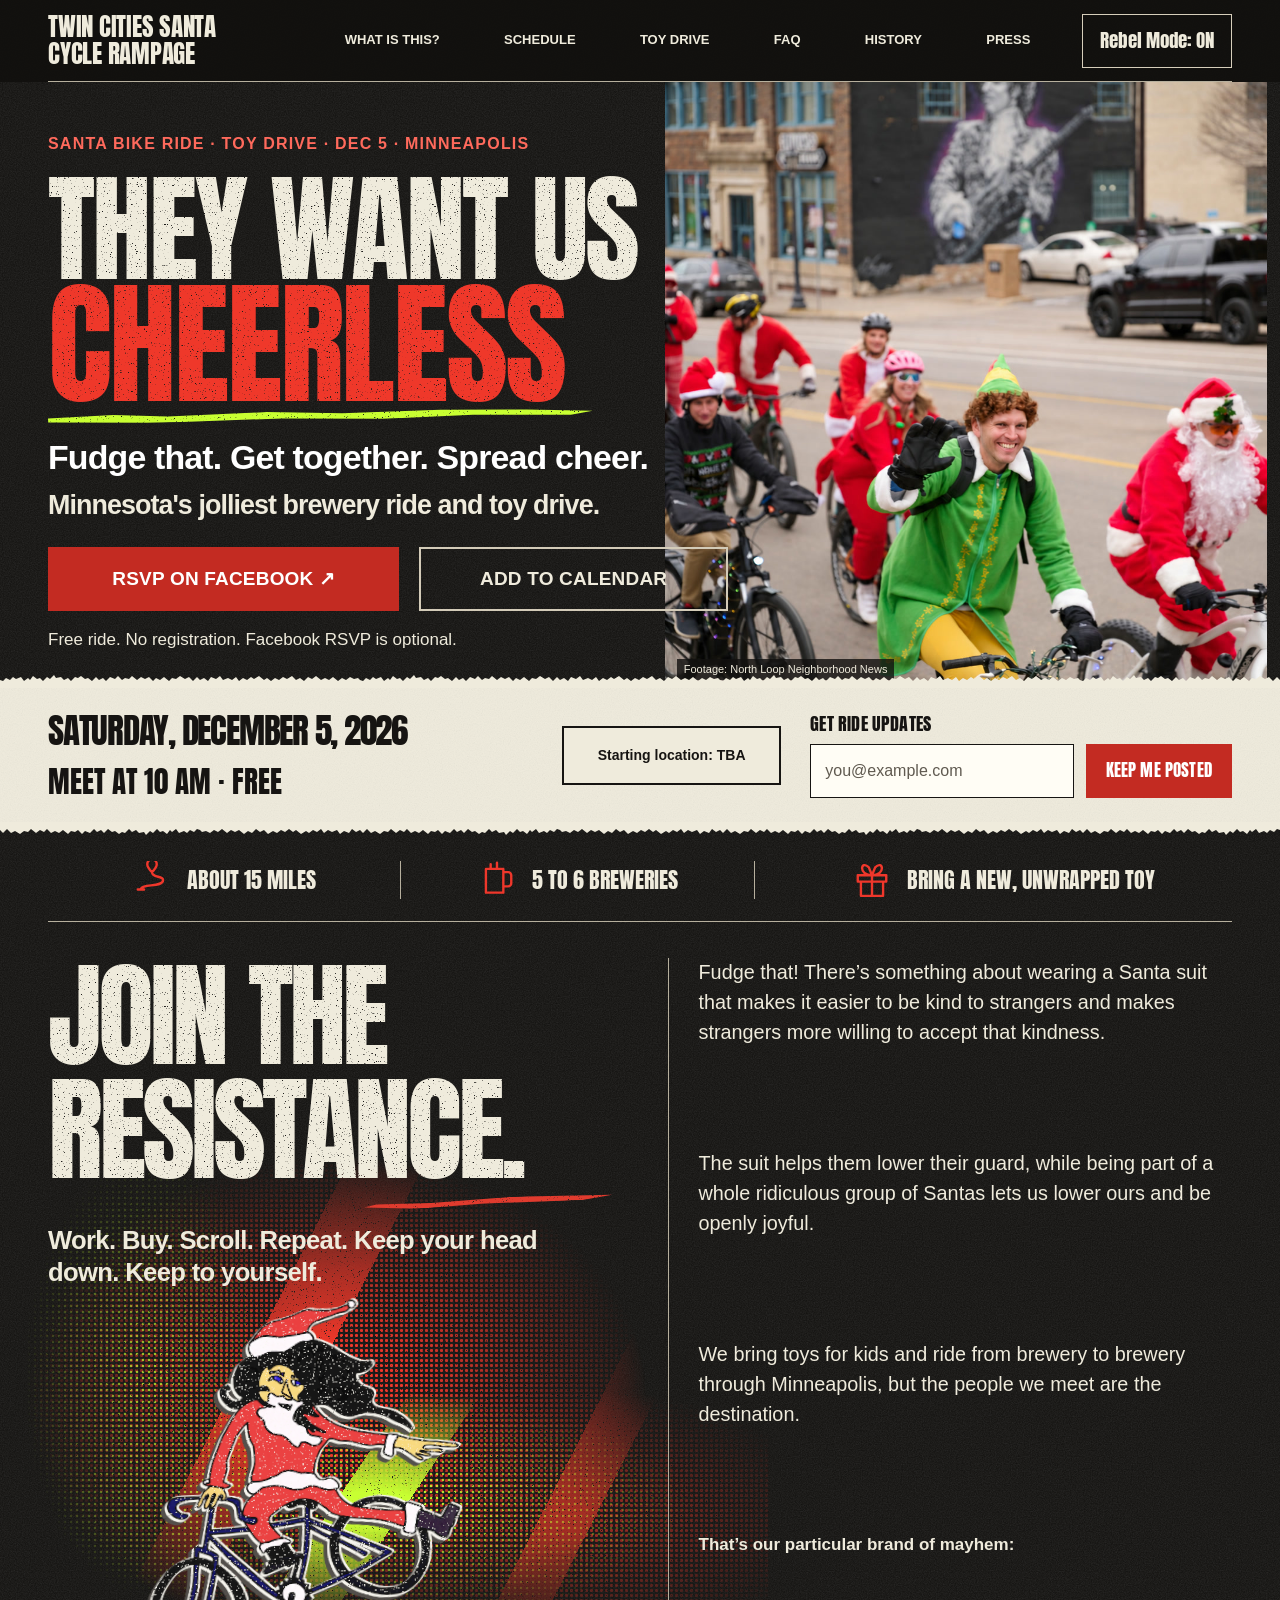
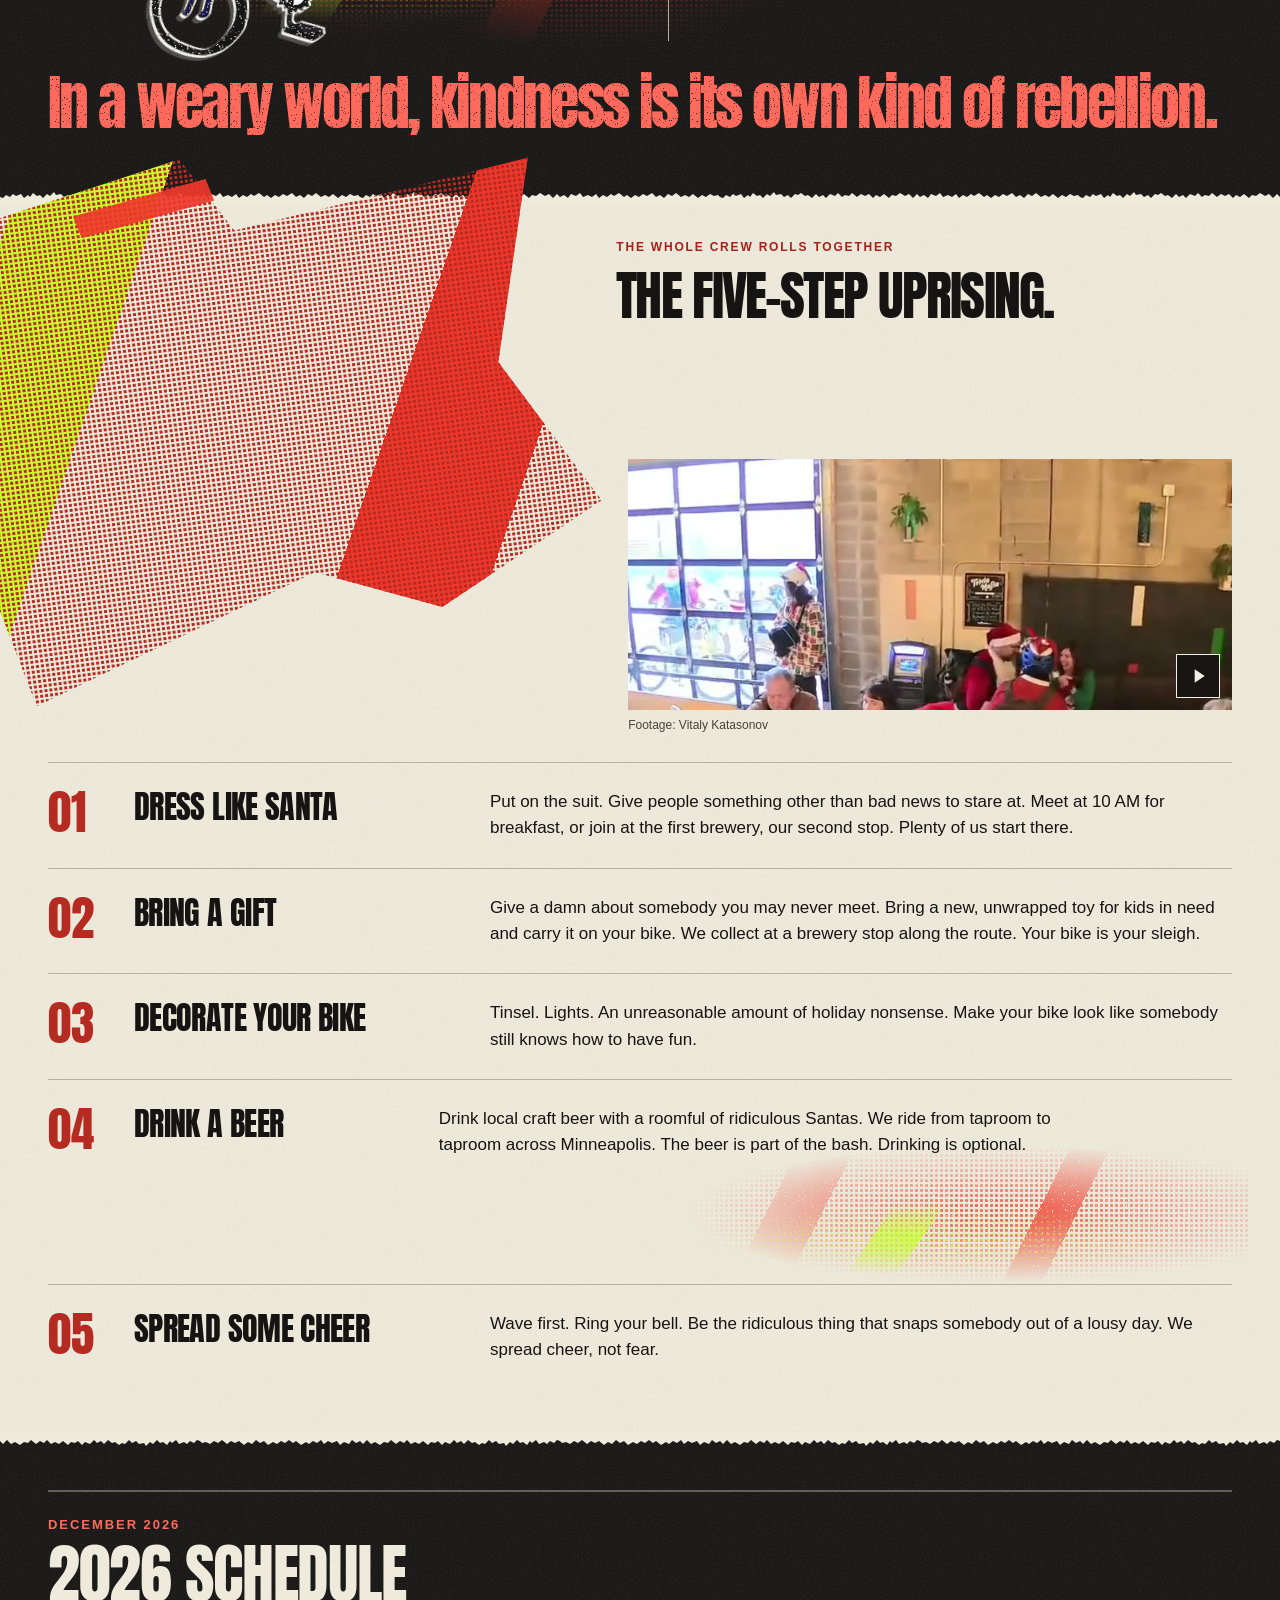
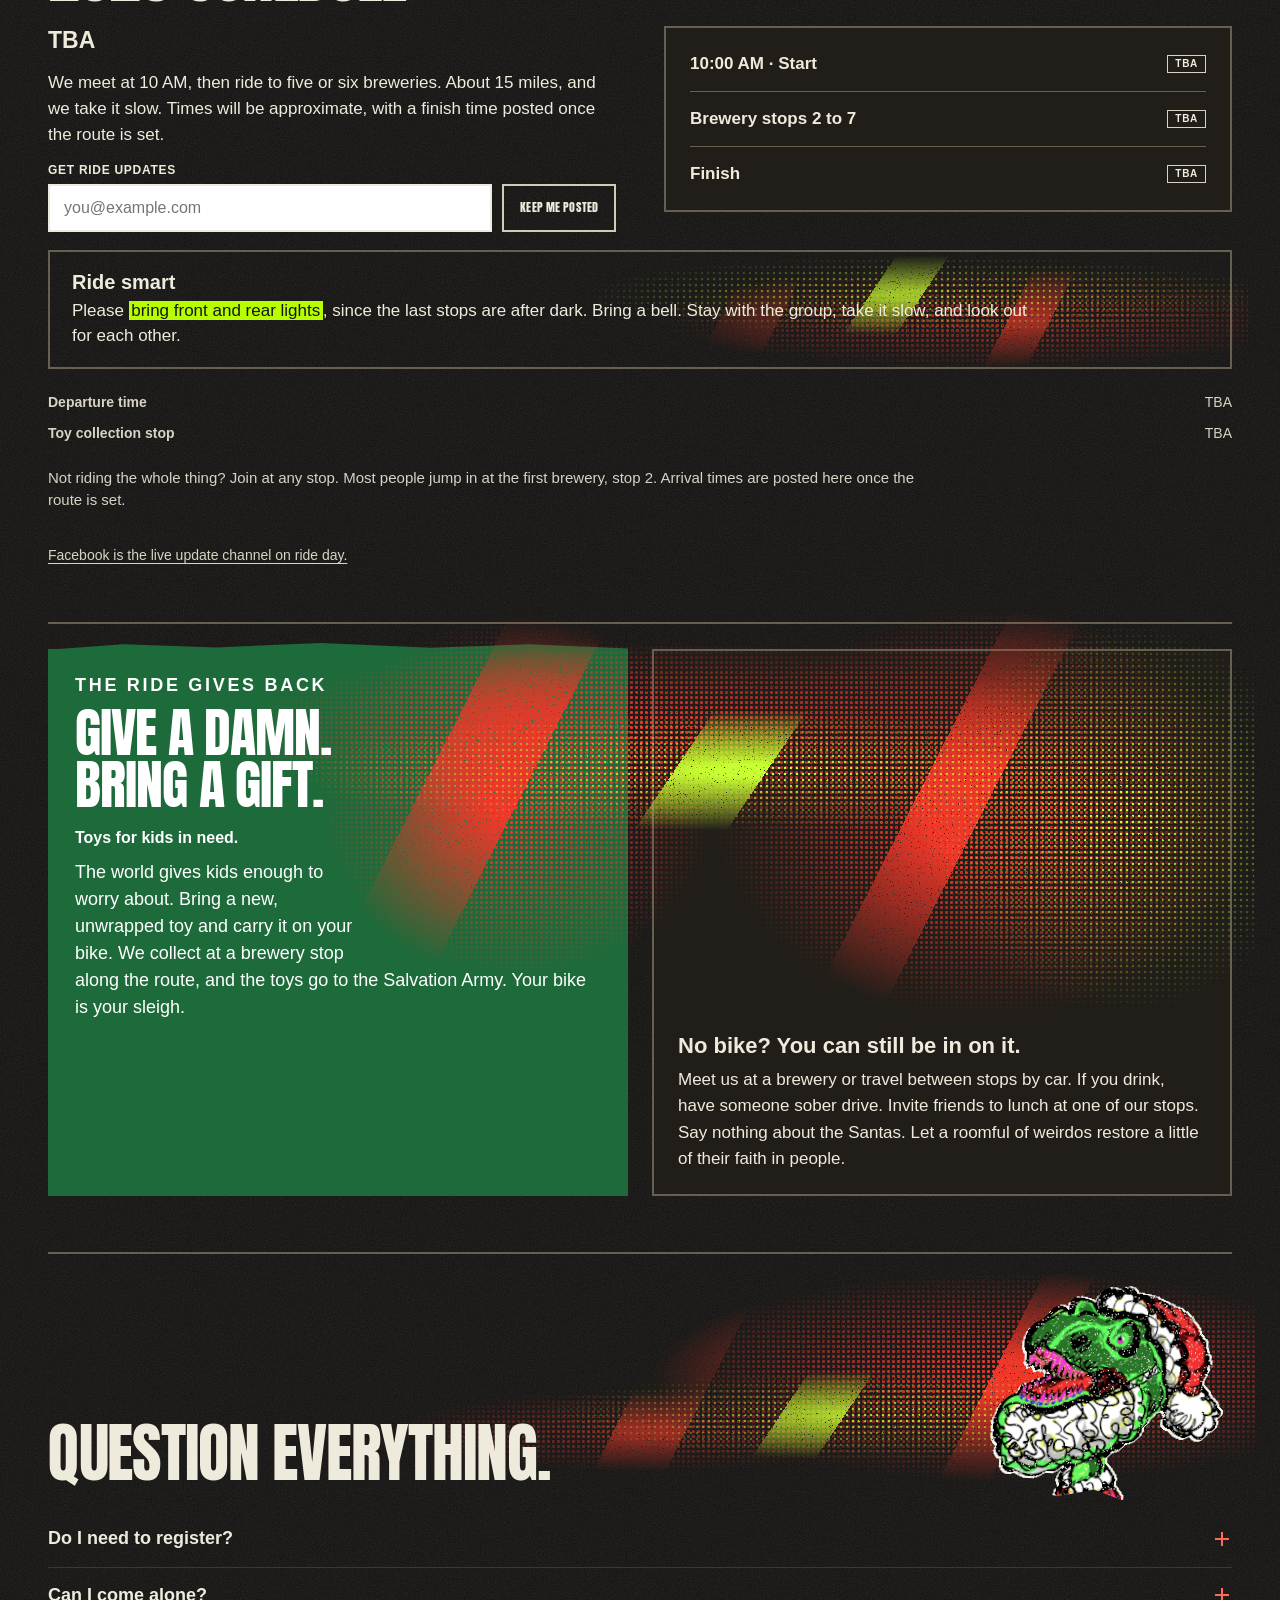
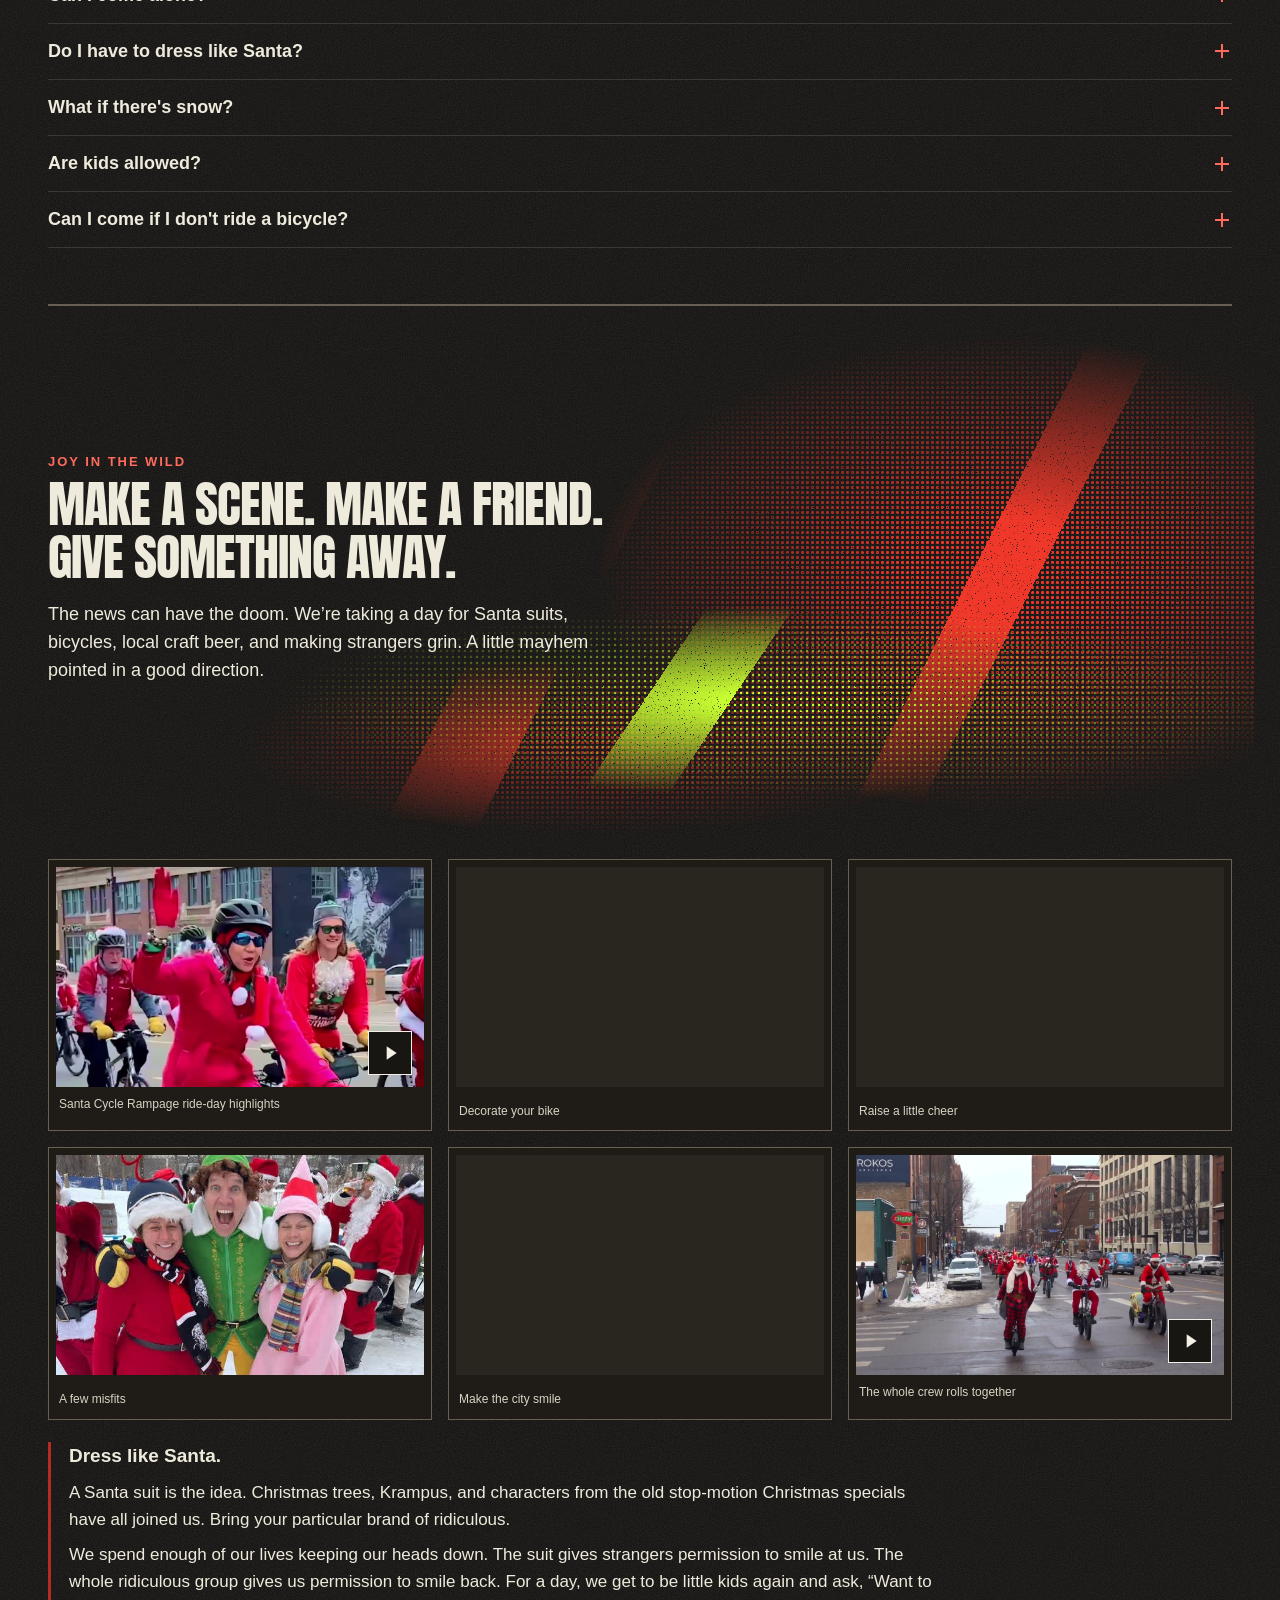
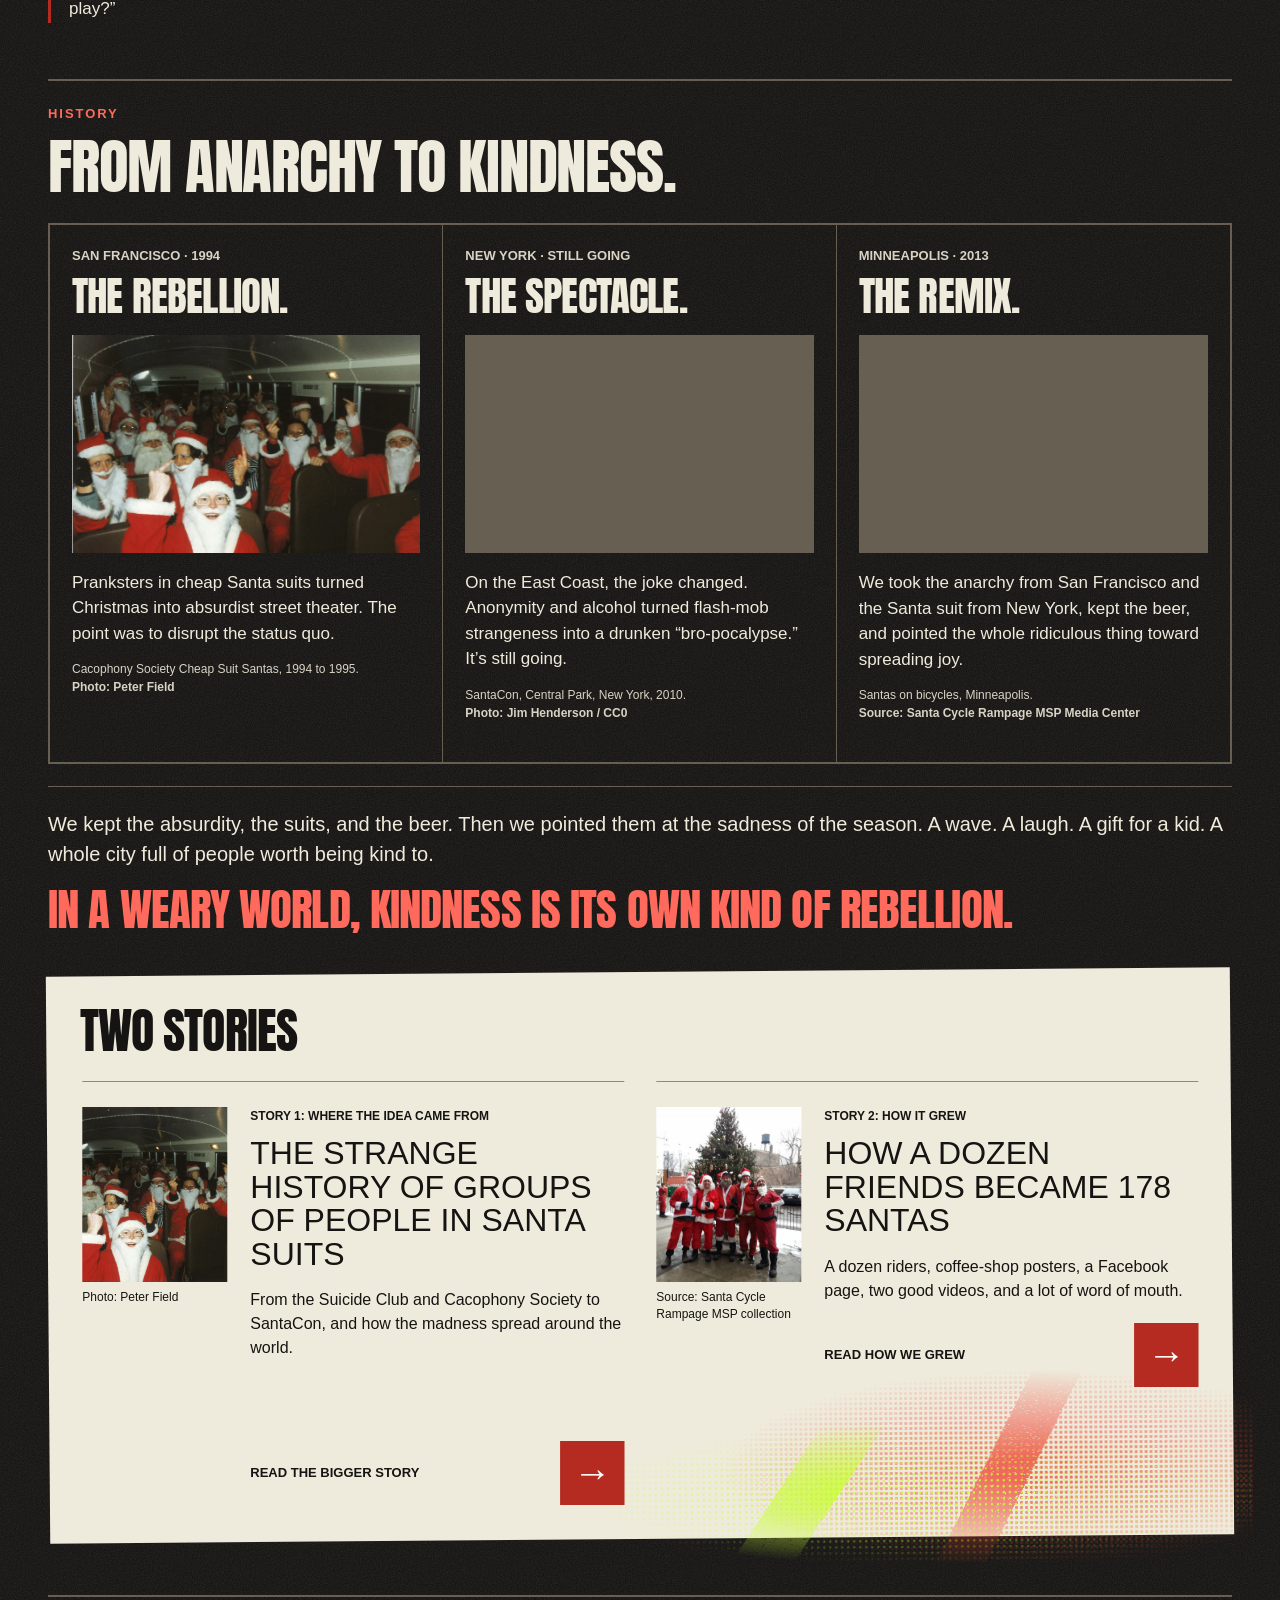
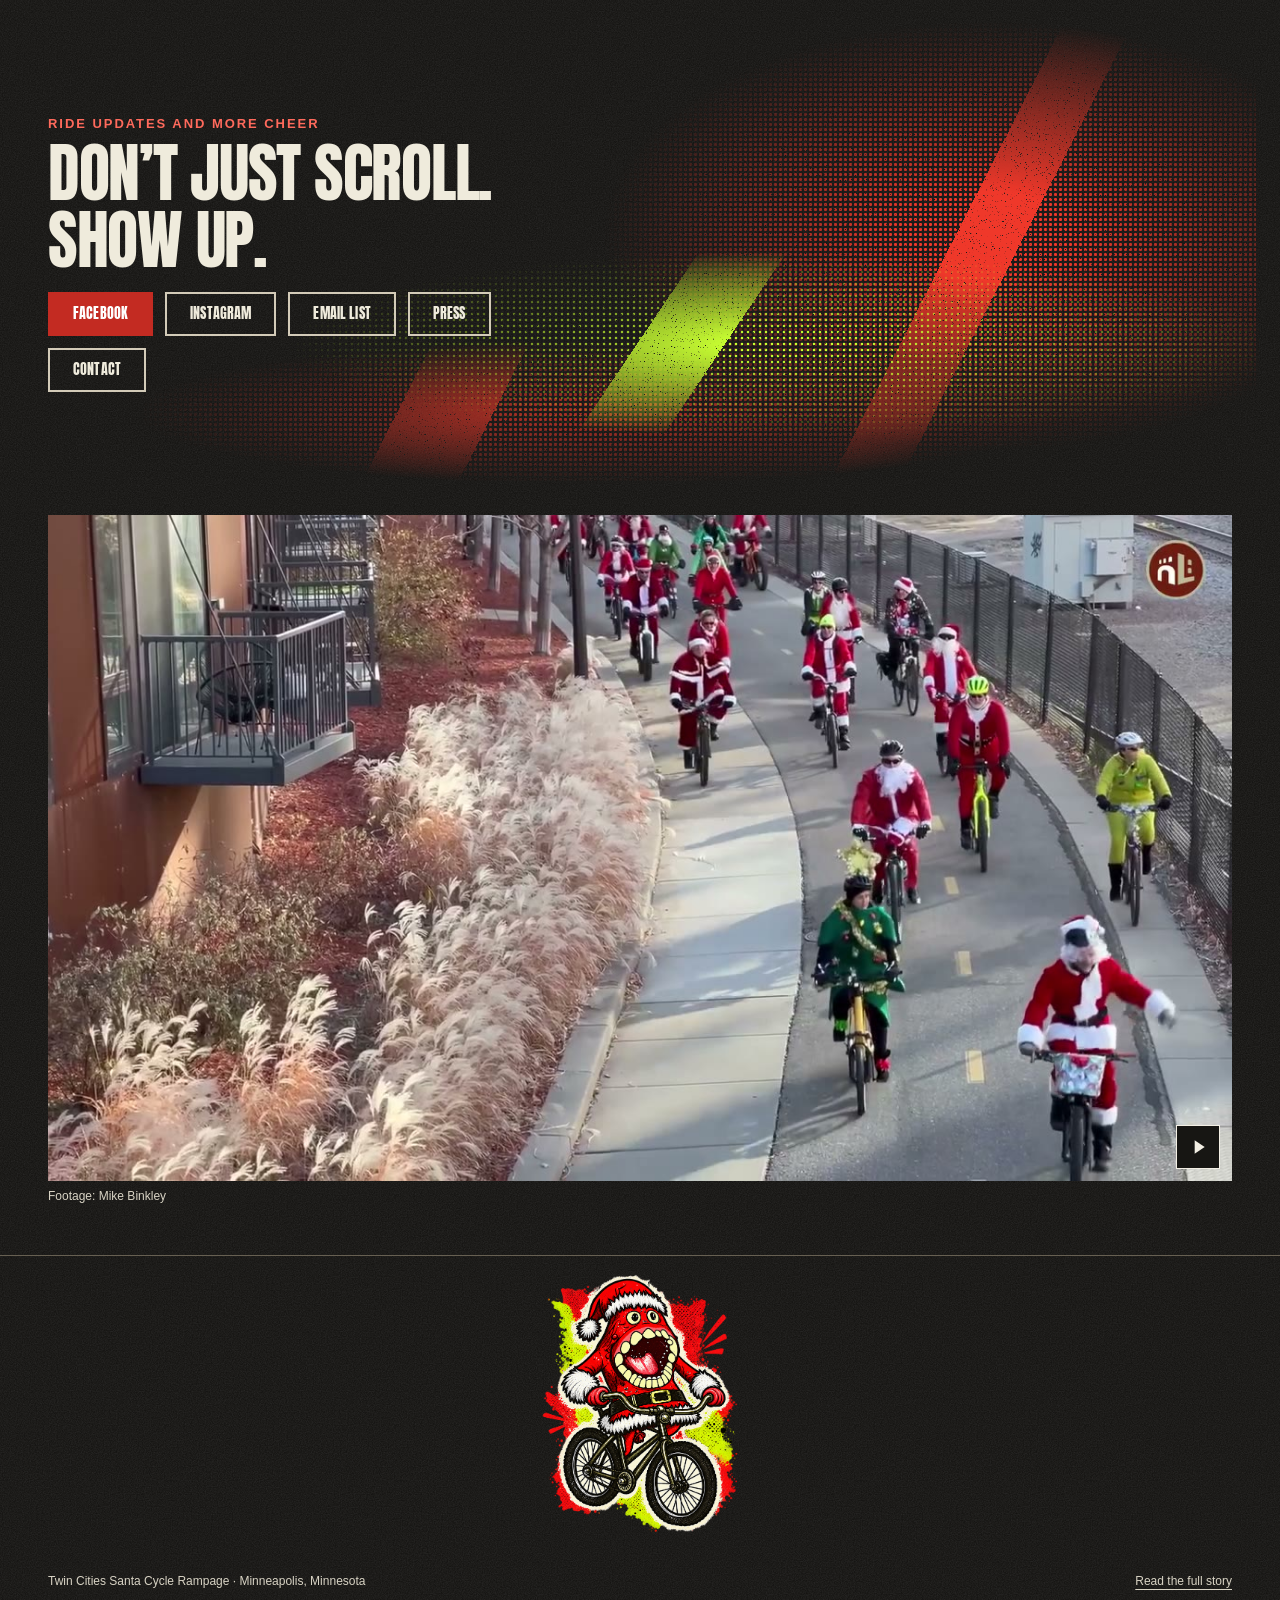
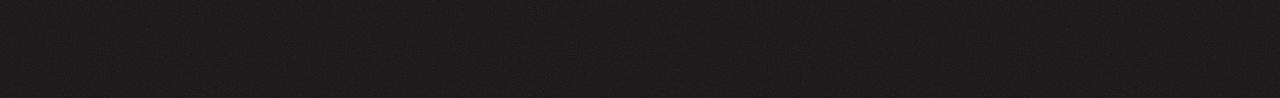
==== commit e9b60bd4: "Let Rebel halftone ink flow across shared panels" ====
--- a/index.html
+++ b/index.html
@@ -20,13 +20,13 @@
     "sameAs": "https://www.facebook.com/SantaCycleRampageMSP/"
   }
 }</script><script src="site-assets/site.js?v=d150684909" defer></script>
-<link rel="preload" href="assets/monster/anton-regular.ttf" as="font" type="font/ttf" crossorigin><link rel="stylesheet" href="site-assets/monster.css?v=971667e18c"><link rel="stylesheet" href="site-assets/monster-match.css?v=2a3a174f09"><link rel="stylesheet" href="site-assets/monster-vhs.css?v=76fdbf12bc"><script type="module" src="site-assets/monster-preview.js?v=041942e09f"></script><link rel="stylesheet" href="site-assets/cutout-cast.css?v=741cd4bb8c"></head><body data-home-page data-monster-preview><svg class="print-filter-definitions" aria-hidden="true" focusable="false" xmlns="http://www.w3.org/2000/svg"><defs><filter id="screenprint" x="0" y="0" width="100%" height="100%"><feTurbulence type="fractalNoise" baseFrequency=".85" numOctaves="3" stitchTiles="stitch" result="noise"/><feColorMatrix in="noise" type="matrix" values="0 0 0 0 0 0 0 0 0 0 0 0 0 0 0 1 0 0 0 0" result="alphaNoise"/><feComponentTransfer in="alphaNoise" result="flecks"><feFuncA type="linear" slope="8" intercept="-5.4"/></feComponentTransfer><feComposite in="SourceGraphic" in2="flecks" operator="out"/></filter><filter id="vhs-tracking" x="-5%" y="0" width="110%" height="100%"><feTurbulence type="fractalNoise" baseFrequency="0 .065" numOctaves="1" seed="9" result="tracking-noise"/><feColorMatrix in="tracking-noise" type="matrix" values="1 0 0 0 0 0 0 0 0 .5 0 0 0 0 .5 0 0 0 0 1" result="horizontal-bands"/><feDisplacementMap in="SourceGraphic" in2="horizontal-bands" scale="32" xChannelSelector="R" yChannelSelector="G"/></filter><filter id="cutout-alpha" x="-3%" y="-3%" width="106%" height="106%"><feComponentTransfer><feFuncA type="discrete" tableValues="0 0 0 0 1 1"/></feComponentTransfer></filter></defs></svg>
+<link rel="preload" href="assets/monster/anton-regular.ttf" as="font" type="font/ttf" crossorigin><link rel="stylesheet" href="site-assets/monster.css?v=971667e18c"><link rel="stylesheet" href="site-assets/monster-match.css?v=2a3a174f09"><link rel="stylesheet" href="site-assets/monster-vhs.css?v=76fdbf12bc"><script type="module" src="site-assets/monster-preview.js?v=041942e09f"></script><link rel="stylesheet" href="site-assets/cutout-cast.css?v=a0de974a2a"></head><body data-home-page data-monster-preview><svg class="print-filter-definitions" aria-hidden="true" focusable="false" xmlns="http://www.w3.org/2000/svg"><defs><filter id="screenprint" x="0" y="0" width="100%" height="100%"><feTurbulence type="fractalNoise" baseFrequency=".85" numOctaves="3" stitchTiles="stitch" result="noise"/><feColorMatrix in="noise" type="matrix" values="0 0 0 0 0 0 0 0 0 0 0 0 0 0 0 1 0 0 0 0" result="alphaNoise"/><feComponentTransfer in="alphaNoise" result="flecks"><feFuncA type="linear" slope="8" intercept="-5.4"/></feComponentTransfer><feComposite in="SourceGraphic" in2="flecks" operator="out"/></filter><filter id="vhs-tracking" x="-5%" y="0" width="110%" height="100%"><feTurbulence type="fractalNoise" baseFrequency="0 .065" numOctaves="1" seed="9" result="tracking-noise"/><feColorMatrix in="tracking-noise" type="matrix" values="1 0 0 0 0 0 0 0 0 .5 0 0 0 0 .5 0 0 0 0 1" result="horizontal-bands"/><feDisplacementMap in="SourceGraphic" in2="horizontal-bands" scale="32" xChannelSelector="R" yChannelSelector="G"/></filter><filter id="cutout-alpha" x="-3%" y="-3%" width="106%" height="106%"><feComponentTransfer><feFuncA type="discrete" tableValues="0 0 0 0 1 1"/></feComponentTransfer></filter></defs></svg>
 <a class="skip-link" href="#main-content">Skip to content</a>
 <header class="site-header"><div class="header-bar"><a class="brand" href="#about" aria-label="Twin Cities Santa Cycle Rampage home" data-mode-link><span>TWIN CITIES</span> <span>SANTA</span> <span>CYCLE RAMPAGE</span></a><nav class="desktop-nav" aria-label="Main navigation"><a href="#what" data-mode-link>What is this?</a><a href="#schedule" class="schedule-link" data-mode-link>Schedule</a><a href="#toy" data-mode-link>Toy drive</a><a href="#faq" data-mode-link>FAQ</a><a href="#history" data-mode-link>History</a><a href="press.html">Press</a></nav><div class="header-actions"><div class="mode-control"><button class="mode-toggle" type="button" aria-pressed="true" aria-label="Rebel Mode"><span class="mode-switch" aria-hidden="true"></span><span>Rebel Mode</span></button></div><button class="menu" type="button" aria-label="Open menu" aria-controls="mobile-nav" aria-expanded="false"><span></span><span></span><span></span></button></div></div><nav class="mobile-nav" id="mobile-nav" aria-label="Mobile navigation" hidden><a href="#what" data-mode-link>What is this?</a><a href="#schedule" class="schedule-link" data-mode-link>Schedule</a><a href="#toy" data-mode-link>Toy drive</a><a href="#faq" data-mode-link>FAQ</a><a href="#history" data-mode-link>History</a><a href="press.html">Press</a></nav></header>
 <main id="main-content" tabindex="-1">
 <section class="hero" id="about" aria-labelledby="event-title"><div class="wrap hero-layout">
 <p class="eyebrow hero-eyebrow"><span class="default-only">Minneapolis · Riding since 2013</span><span class="rebel-only">Santa bike ride · Toy drive · Dec 5 · Minneapolis</span></p>
-<div class="hero-heading"><h1 class="display hero-title" id="event-title"><span class="default-only"><span class="event-region">Twin Cities</span><span class="title-line">Santa Cycle</span><span class="title-line">Rampage</span></span><span class="rebel-only rebel-title"><span>THEY WANT US</span><span>CHEERLESS</span></span></h1><span class="monster-internal-version rebel-only" aria-hidden="true"><span>v1.8.1</span><span>PRINT RIOT</span></span><p class="hero-response rebel-only">Fudge that. Get together. Spread cheer.</p></div>
+<div class="hero-heading"><h1 class="display hero-title" id="event-title"><span class="default-only"><span class="event-region">Twin Cities</span><span class="title-line">Santa Cycle</span><span class="title-line">Rampage</span></span><span class="rebel-only rebel-title"><span>THEY WANT US</span><span>CHEERLESS</span></span></h1><span class="monster-internal-version rebel-only" aria-hidden="true"><span>v1.8.2</span><span>FLOWING INK</span></span><p class="hero-response rebel-only">Fudge that. Get together. Spread cheer.</p></div>
 <p class="hero-tagline">Minnesota's jolliest brewery ride and toy drive.</p>
 <p class="hero-description default-only">We ride bicycles from brewery to brewery across Minneapolis, dressed like Santas. The destination is the people we meet along the way.</p>
 <div class="monster-art rebel-only" data-monster-media data-takeover="video"><figure class="hero-film"><video data-ambient id="video-hero" muted loop playsinline preload="none" poster="assets/hero-waving-elf-composite.jpg" aria-label="Santa-costumed cyclists riding through Minneapolis" fetchpriority="high"><source data-src="assets/rampage-loop.mp4" type="video/mp4"></video><figcaption class="media-caption">Footage: North Loop Neighborhood News</figcaption></figure><img class="mockup-monster" src="assets/monster/hero-monster-user.png" width="1122" height="1402" alt="Santa monster holding the bicycle handlebars, with red and neon-yellow splashes" aria-hidden="true" fetchpriority="high" decoding="async"></div>
@@ -38,21 +38,21 @@
 <div class="wrap"><div class="content-sections">
 <section class="content-section what-section" id="what" aria-label="What is this?">
 <div class="default-only"><p class="eyebrow">The whole idea</p><h2 class="display section-title" id="what-title">What is this?</h2><div class="what-layout"><div class="what-copy"><p class="what-lead">We ride bicycles from brewery to brewery across Minneapolis, dressed like Santas. But the destination is the people we meet along the way.</p><p>A little absurdity, a little beer, a gentle disregard for social norms, and a whole lot of bicycles, kindness, and holiday cheer.</p></div><div data-brewery-slot="default"></div></div><div data-steps-slot="default"></div></div>
-<div class="manifesto-section rebel-only" aria-labelledby="manifesto-title"><div class="manifesto-heading"><h2 class="display" id="manifesto-title">JOIN THE RESISTANCE.</h2><p class="manifesto-subline">Work. Buy. Scroll. Repeat. Keep your head down. Keep to yourself.</p><figure class="site-cutout cast-pointer rebel-only" aria-hidden="true"><span class="cutout-print" style="--cast-art:url('assets/monster/cast-longhair-santa.webp')"><img src="assets/monster/cast-longhair-santa.webp" width="1228" height="1281" alt="" loading="lazy" decoding="async" draggable="false"></span></figure></div><div class="manifesto-copy"><p>Fudge that! There’s something about wearing a Santa suit that makes it easier to be kind to strangers and makes strangers more willing to accept that kindness.</p>
+<div class="manifesto-section rebel-only" aria-labelledby="manifesto-title"><span class="cast-flow rebel-only" aria-hidden="true"></span><div class="manifesto-heading"><h2 class="display" id="manifesto-title">JOIN THE RESISTANCE.</h2><p class="manifesto-subline">Work. Buy. Scroll. Repeat. Keep your head down. Keep to yourself.</p><figure class="site-cutout cast-pointer rebel-only" aria-hidden="true"><span class="cutout-print" style="--cast-art:url('assets/monster/cast-longhair-santa.webp')"><img src="assets/monster/cast-longhair-santa.webp" width="1228" height="1281" alt="" loading="lazy" decoding="async" draggable="false"></span></figure></div><div class="manifesto-copy"><p>Fudge that! There’s something about wearing a Santa suit that makes it easier to be kind to strangers and makes strangers more willing to accept that kindness.</p>
 <p>The suit helps them lower their guard, while being part of a whole ridiculous group of Santas lets us lower ours and be openly joyful.</p>
 <p>We bring toys for kids and ride from brewery to brewery through Minneapolis, but the people we meet are the destination.</p><p class="manifesto-closing"><span class="manifesto-preface">That’s our particular brand of mayhem:</span> <strong class="manifesto-rebellion">in a weary world, kindness is its own kind of rebellion.</strong></p></div></div></section>
-<section class="content-section uprising-section rebel-only" id="uprising" aria-labelledby="uprising-title"><div class="uprising-masthead"><figure class="chocolate-collage rebel-only"><img class="archive-cutout" width="1356" height="1160" src="assets/monster/chocolate-clean.png" alt="Chocolate-headed racing cyclists from the 2017 Santa Cycle Rampage poster" loading="lazy" decoding="async"></figure><p class="eyebrow">The whole crew rolls together</p><h2 class="display section-title" id="uprising-title">The five-step uprising.</h2></div><div data-brewery-slot="rebel"><figure class="wide-film brewery-film"><video data-ambient id="video-brewery" muted loop playsinline preload="none" poster="assets/ladona-room-pan-poster.jpg" aria-label="A roomful of Santas at La Doña brewery"><source data-src="assets/ladona-room-pan-slower.mp4" type="video/mp4"></video><figcaption class="media-caption">Footage: Vitaly Katasonov</figcaption></figure></div><div data-steps-slot="rebel"><ol class="participation-steps" data-step-rows aria-label="Five ways to join the ride"><li><span class="participation-number" aria-hidden="true">01</span><h3 class="display">Dress like Santa</h3><p><span class="default-only">Put on your Santa suit and meet at 10 AM for breakfast. Note: Many riders join at the first brewery, our second stop, and for them that is where the day begins.</span><span class="rebel-only">Put on the suit. Give people something other than bad news to stare at. Meet at 10 AM for breakfast, or join at the first brewery, our second stop. Plenty of us start there.</span></p></li><li><span class="participation-number" aria-hidden="true">02</span><h3 class="display">Bring a gift</h3><p><span class="default-only">Bring a new, unwrapped toy for kids in need and carry it on your bike. We collect at a brewery stop along the route. Your bike is your sleigh.</span><span class="rebel-only">Give a damn about somebody you may never meet. Bring a new, unwrapped toy for kids in need and carry it on your bike. We collect at a brewery stop along the route. Your bike is your sleigh.</span></p></li><li><span class="participation-number" aria-hidden="true">03</span><h3 class="display">Decorate your bike</h3><p><span class="default-only">Lights, tinsel, and whatever holiday nonsense you can dream up. Make your bike part of the fun.</span><span class="rebel-only">Tinsel. Lights. An unreasonable amount of holiday nonsense. Make your bike look like somebody still knows how to have fun.</span></p></li><li><span class="participation-number" aria-hidden="true">04</span><h3 class="display">Drink a beer</h3><p><span class="default-only">We ride from taproom to taproom for local craft beer, a roomful of Santas, and a little holiday mischief. Drinking is optional.</span><span class="rebel-only">Drink local craft beer with a roomful of ridiculous Santas. We ride from taproom to taproom across Minneapolis. The beer is part of the bash. Drinking is optional.</span></p><figure class="site-cutout cast-beer rebel-only" aria-hidden="true"><span class="cutout-print" style="--cast-art:url('assets/monster/cast-many-eyed-santa.webp')"><img src="assets/monster/cast-many-eyed-santa.webp" width="1217" height="1293" alt="" loading="lazy" decoding="async" draggable="false"></span></figure></li><li><span class="participation-number" aria-hidden="true">05</span><h3 class="display">Spread some cheer</h3><p><span class="default-only">Wave to the people on the sidewalk and watching from their cars. Ring your bell. Give them something to smile about. Keep riding.</span><span class="rebel-only">Wave first. Ring your bell. Be the ridiculous thing that snaps somebody out of a lousy day. We spread cheer, not fear.</span></p></li></ol></div></section>
-<section class="content-section schedule-section" id="schedule" aria-labelledby="schedule-title"><span class="legacy-section-anchor" id="stops" aria-hidden="true"></span><p class="eyebrow">December 2026</p><h2 class="display section-title" id="schedule-title">2026 schedule</h2><div class="schedule-layout"><div class="schedule-summary"><h3 class="schedule-heading">TBA</h3><p class="schedule-description">We meet at 10 AM, then ride to five or six breweries. About 15 miles, and we take it slow. Times will be approximate, with a finish time posted once the route is set.</p><form class="email-signup" action="https://assets.mailerlite.com/jsonp/2739403/forms/202239538838374374/subscribe" method="post"><label for="schedule-email">Get ride updates</label><div class="email-fields"><input id="schedule-email" name="fields[email]" type="email" autocomplete="email" placeholder="you@example.com" required><button class="button button-secondary" type="submit">Keep me posted</button></div><input type="hidden" name="ml-submit" value="1"><input type="hidden" name="anticsrf" value="true"><p class="email-signup-status" role="status" aria-live="polite" hidden></p><p class="email-signup-fallback" hidden><a href="https://preview.mailerlite.io/forms/2739403/202239538838374374/share" target="_blank" rel="noopener">Open the signup page instead ↗</a></p><noscript><p>JavaScript is needed for inline signup. <a href="https://preview.mailerlite.io/forms/2739403/202239538838374374/share">Sign up on MailerLite</a>.</p></noscript></form></div><div class="schedule-route"><div class="schedule-card" aria-label="Route status"><div class="schedule-row"><div>10:00 AM · Start</div><span class="status-badge">TBA</span></div><div class="schedule-row"><span>Brewery stops 2 to 7</span><span class="status-badge">TBA</span></div><div class="schedule-row"><span>Finish</span><span class="status-badge">TBA</span></div></div><aside class="ride-smart" aria-labelledby="ride-smart-title"><figure class="site-cutout cast-doodle rebel-only" aria-hidden="true"><span class="cutout-print" style="--cast-art:url('assets/monster/cast-stick-bike.webp')"><img src="assets/monster/cast-stick-bike.webp" width="1536" height="1024" alt="" loading="lazy" decoding="async" draggable="false"></span></figure><h3 id="ride-smart-title">Ride smart</h3><p>Please <mark class="lights-reminder">bring front and rear lights</mark>, since the last stops are after dark. Bring a bell. Stay with the group, take it slow, and look out for each other.</p></aside><dl class="schedule-logistics"><div><dt>Departure time</dt><dd>TBA</dd></div><div><dt>Toy collection stop</dt><dd>TBA</dd></div></dl><p class="schedule-join-note">Not riding the whole thing? Join at any stop. Most people jump in at the first brewery, stop 2. Arrival times are posted here once the route is set.</p></div><p class="schedule-channel"><a href="https://www.facebook.com/SantaCycleRampageMSP/" target="_blank" rel="noopener">Facebook is the live update channel on ride day.</a></p></div></section>
-<section class="content-section gifts-section" id="toy" aria-labelledby="gift-title"><span class="legacy-section-anchor" id="gifts" aria-hidden="true"></span><div class="gift-panel"><figure class="site-cutout cast-wave rebel-only" aria-hidden="true"><span class="cutout-print" style="--cast-art:url('assets/monster/cast-crayon-wave.webp')"><img src="assets/monster/cast-crayon-wave.webp" width="1129" height="1393" alt="" loading="lazy" decoding="async" draggable="false"></span></figure><p class="eyebrow">The ride gives back</p><h2 class="display" id="gift-title"><span class="default-only">Bring a gift.</span><span class="rebel-only">Give a damn. Bring a gift.</span></h2><p class="toy-purpose">Toys for kids in need.</p><p><span class="default-only">Bring a new, unwrapped toy and carry it on your bike. We collect at a brewery stop along the route, and the toys go to the Salvation Army. Your bike is your sleigh.</span><span class="rebel-only">The world gives kids enough to worry about. Bring a new, unwrapped toy and carry it on your bike. We collect at a brewery stop along the route, and the toys go to the Salvation Army. Your bike is your sleigh.</span></p></div><aside class="spectator-card"><figure class="site-cutout cast-dinner rebel-only" aria-hidden="true"><span class="cutout-print" style="--cast-art:url('assets/monster/cast-dinner-invasion.webp')"><img src="assets/monster/cast-dinner-invasion.webp" width="1254" height="1254" alt="" loading="lazy" decoding="async" draggable="false"></span></figure><h3><span class="default-only">Not riding? Come for the Santas.</span><span class="rebel-only">No bike? You can still be in on it.</span></h3><p><span class="default-only">Meet us at a brewery or travel between stops by car. If you drink, have someone sober drive. Plan lunch with friends at one of our stops, and don't mention the Santas. Let us be the surprise.</span><span class="rebel-only">Meet us at a brewery or travel between stops by car. If you drink, have someone sober drive. Invite friends to lunch at one of our stops. Say nothing about the Santas. Let a roomful of weirdos restore a little of their faith in people.</span></p></aside></section>
-<section class="content-section faq-section shared-faq" id="faq" aria-labelledby="faq-title"><div class="cast-faq-masthead"><h2 class="display section-title" id="faq-title"><span class="default-only">FAQ</span><span class="rebel-only">Question everything.</span></h2><figure class="site-cutout cast-questioner rebel-only" aria-hidden="true"><span class="cutout-print" style="--cast-art:url('assets/monster/cast-dinosaur-santa.webp')"><img src="assets/monster/cast-dinosaur-santa.webp" width="1024" height="1536" alt="" loading="lazy" decoding="async" draggable="false"></span></figure></div><details data-faq-id="register"><summary><span>Do I need to register?</span><svg class="faq-indicator" viewBox="0 0 20 20" aria-hidden="true" focusable="false"><path d="M4 10h12"/><path class="faq-indicator-vertical" d="M10 4v12"/></svg></summary><div class="faq-answer"><div class="default-only"><p>No. The ride is free and there is no registration. Show up and ride. You can <a href="https://www.facebook.com/events/1972798296683555/" target="_blank" rel="noopener">RSVP on Facebook</a>, it’s optional, but appreciated!</p></div><div class="rebel-only"><p>No tickets. No registration. The ride is free. Show up and ride. An <a href="https://www.facebook.com/events/1972798296683555/" target="_blank" rel="noopener">RSVP on Facebook</a> is optional, but appreciated. That’s the entire entrance exam.</p></div></div></details><details data-faq-id="alone"><summary><span>Can I come alone?</span><svg class="faq-indicator" viewBox="0 0 20 20" aria-hidden="true" focusable="false"><path d="M4 10h12"/><path class="faq-indicator-vertical" d="M10 4v12"/></svg></summary><div class="faq-answer"><div class="default-only"><p>Yes. You don’t need to know anyone to join us. Come on your own or bring a friend. Put on your Santa suit, say hello, and ride with the group.</p></div><div class="rebel-only"><p>Yes. You don’t need a crew or an introduction. Put on your Santa suit, say hello, and ride with us. We’re all strangers until somebody waves first.</p></div></div></details><details data-faq-id="costume"><summary><span>Do I have to dress like Santa?</span><svg class="faq-indicator" viewBox="0 0 20 20" aria-hidden="true" focusable="false"><path d="M4 10h12"/><path class="faq-indicator-vertical" d="M10 4v12"/></svg></summary><div class="faq-answer"><div class="default-only"><p>A Santa suit is the idea, and most of us wear one. You’re still welcome if you turn up as something else. We’ve had Christmas trees, Krampus, and a whole assortment of characters from the old stop-motion Christmas specials.</p></div><div class="rebel-only"><p>A Santa suit is the idea, and most of us wear one. But a Christmas tree, Krampus, or a character from the old stop-motion Christmas specials can join the mayhem too. You’re welcome as something else. Give us something to grin at.</p></div></div></details><details data-faq-id="snow"><summary><span>What if there's snow?</span><svg class="faq-indicator" viewBox="0 0 20 20" aria-hidden="true" focusable="false"><path d="M4 10h12"/><path class="faq-indicator-vertical" d="M10 4v12"/></svg></summary><div class="faq-answer">
+<section class="content-section uprising-section rebel-only" id="uprising" aria-labelledby="uprising-title"><div class="uprising-masthead"><figure class="chocolate-collage rebel-only"><img class="archive-cutout" width="1356" height="1160" src="assets/monster/chocolate-clean.png" alt="Chocolate-headed racing cyclists from the 2017 Santa Cycle Rampage poster" loading="lazy" decoding="async"></figure><p class="eyebrow">The whole crew rolls together</p><h2 class="display section-title" id="uprising-title">The five-step uprising.</h2></div><div data-brewery-slot="rebel"><figure class="wide-film brewery-film"><video data-ambient id="video-brewery" muted loop playsinline preload="none" poster="assets/ladona-room-pan-poster.jpg" aria-label="A roomful of Santas at La Doña brewery"><source data-src="assets/ladona-room-pan-slower.mp4" type="video/mp4"></video><figcaption class="media-caption">Footage: Vitaly Katasonov</figcaption></figure></div><div data-steps-slot="rebel"><ol class="participation-steps" data-step-rows aria-label="Five ways to join the ride"><li><span class="participation-number" aria-hidden="true">01</span><h3 class="display">Dress like Santa</h3><p><span class="default-only">Put on your Santa suit and meet at 10 AM for breakfast. Note: Many riders join at the first brewery, our second stop, and for them that is where the day begins.</span><span class="rebel-only">Put on the suit. Give people something other than bad news to stare at. Meet at 10 AM for breakfast, or join at the first brewery, our second stop. Plenty of us start there.</span></p></li><li><span class="participation-number" aria-hidden="true">02</span><h3 class="display">Bring a gift</h3><p><span class="default-only">Bring a new, unwrapped toy for kids in need and carry it on your bike. We collect at a brewery stop along the route. Your bike is your sleigh.</span><span class="rebel-only">Give a damn about somebody you may never meet. Bring a new, unwrapped toy for kids in need and carry it on your bike. We collect at a brewery stop along the route. Your bike is your sleigh.</span></p></li><li><span class="participation-number" aria-hidden="true">03</span><h3 class="display">Decorate your bike</h3><p><span class="default-only">Lights, tinsel, and whatever holiday nonsense you can dream up. Make your bike part of the fun.</span><span class="rebel-only">Tinsel. Lights. An unreasonable amount of holiday nonsense. Make your bike look like somebody still knows how to have fun.</span></p></li><li><span class="participation-number" aria-hidden="true">04</span><h3 class="display">Drink a beer</h3><p><span class="default-only">We ride from taproom to taproom for local craft beer, a roomful of Santas, and a little holiday mischief. Drinking is optional.</span><span class="rebel-only">Drink local craft beer with a roomful of ridiculous Santas. We ride from taproom to taproom across Minneapolis. The beer is part of the bash. Drinking is optional.</span></p><span class="cast-flow rebel-only" aria-hidden="true"></span><figure class="site-cutout cast-beer rebel-only" aria-hidden="true"><span class="cutout-print" style="--cast-art:url('assets/monster/cast-many-eyed-santa.webp')"><img src="assets/monster/cast-many-eyed-santa.webp" width="1217" height="1293" alt="" loading="lazy" decoding="async" draggable="false"></span></figure></li><li><span class="participation-number" aria-hidden="true">05</span><h3 class="display">Spread some cheer</h3><p><span class="default-only">Wave to the people on the sidewalk and watching from their cars. Ring your bell. Give them something to smile about. Keep riding.</span><span class="rebel-only">Wave first. Ring your bell. Be the ridiculous thing that snaps somebody out of a lousy day. We spread cheer, not fear.</span></p></li></ol></div></section>
+<section class="content-section schedule-section" id="schedule" aria-labelledby="schedule-title"><span class="legacy-section-anchor" id="stops" aria-hidden="true"></span><p class="eyebrow">December 2026</p><h2 class="display section-title" id="schedule-title">2026 schedule</h2><div class="schedule-layout"><div class="schedule-summary"><h3 class="schedule-heading">TBA</h3><p class="schedule-description">We meet at 10 AM, then ride to five or six breweries. About 15 miles, and we take it slow. Times will be approximate, with a finish time posted once the route is set.</p><form class="email-signup" action="https://assets.mailerlite.com/jsonp/2739403/forms/202239538838374374/subscribe" method="post"><label for="schedule-email">Get ride updates</label><div class="email-fields"><input id="schedule-email" name="fields[email]" type="email" autocomplete="email" placeholder="you@example.com" required><button class="button button-secondary" type="submit">Keep me posted</button></div><input type="hidden" name="ml-submit" value="1"><input type="hidden" name="anticsrf" value="true"><p class="email-signup-status" role="status" aria-live="polite" hidden></p><p class="email-signup-fallback" hidden><a href="https://preview.mailerlite.io/forms/2739403/202239538838374374/share" target="_blank" rel="noopener">Open the signup page instead ↗</a></p><noscript><p>JavaScript is needed for inline signup. <a href="https://preview.mailerlite.io/forms/2739403/202239538838374374/share">Sign up on MailerLite</a>.</p></noscript></form></div><div class="schedule-route"><div class="schedule-card" aria-label="Route status"><div class="schedule-row"><div>10:00 AM · Start</div><span class="status-badge">TBA</span></div><div class="schedule-row"><span>Brewery stops 2 to 7</span><span class="status-badge">TBA</span></div><div class="schedule-row"><span>Finish</span><span class="status-badge">TBA</span></div></div><aside class="ride-smart" aria-labelledby="ride-smart-title"><span class="cast-flow rebel-only" aria-hidden="true"></span><figure class="site-cutout cast-doodle rebel-only" aria-hidden="true"><span class="cutout-print" style="--cast-art:url('assets/monster/cast-stick-bike.webp')"><img src="assets/monster/cast-stick-bike.webp" width="1536" height="1024" alt="" loading="lazy" decoding="async" draggable="false"></span></figure><h3 id="ride-smart-title">Ride smart</h3><p>Please <mark class="lights-reminder">bring front and rear lights</mark>, since the last stops are after dark. Bring a bell. Stay with the group, take it slow, and look out for each other.</p></aside><dl class="schedule-logistics"><div><dt>Departure time</dt><dd>TBA</dd></div><div><dt>Toy collection stop</dt><dd>TBA</dd></div></dl><p class="schedule-join-note">Not riding the whole thing? Join at any stop. Most people jump in at the first brewery, stop 2. Arrival times are posted here once the route is set.</p></div><p class="schedule-channel"><a href="https://www.facebook.com/SantaCycleRampageMSP/" target="_blank" rel="noopener">Facebook is the live update channel on ride day.</a></p></div></section>
+<section class="content-section gifts-section" id="toy" aria-labelledby="gift-title"><span class="cast-flow rebel-only" aria-hidden="true"></span><span class="legacy-section-anchor" id="gifts" aria-hidden="true"></span><div class="gift-panel"><figure class="site-cutout cast-wave rebel-only" aria-hidden="true"><span class="cutout-print" style="--cast-art:url('assets/monster/cast-crayon-wave.webp')"><img src="assets/monster/cast-crayon-wave.webp" width="1129" height="1393" alt="" loading="lazy" decoding="async" draggable="false"></span></figure><p class="eyebrow">The ride gives back</p><h2 class="display" id="gift-title"><span class="default-only">Bring a gift.</span><span class="rebel-only">Give a damn. Bring a gift.</span></h2><p class="toy-purpose">Toys for kids in need.</p><p><span class="default-only">Bring a new, unwrapped toy and carry it on your bike. We collect at a brewery stop along the route, and the toys go to the Salvation Army. Your bike is your sleigh.</span><span class="rebel-only">The world gives kids enough to worry about. Bring a new, unwrapped toy and carry it on your bike. We collect at a brewery stop along the route, and the toys go to the Salvation Army. Your bike is your sleigh.</span></p></div><aside class="spectator-card"><figure class="site-cutout cast-dinner rebel-only" aria-hidden="true"><span class="cutout-print" style="--cast-art:url('assets/monster/cast-dinner-invasion.webp')"><img src="assets/monster/cast-dinner-invasion.webp" width="1254" height="1254" alt="" loading="lazy" decoding="async" draggable="false"></span></figure><h3><span class="default-only">Not riding? Come for the Santas.</span><span class="rebel-only">No bike? You can still be in on it.</span></h3><p><span class="default-only">Meet us at a brewery or travel between stops by car. If you drink, have someone sober drive. Plan lunch with friends at one of our stops, and don't mention the Santas. Let us be the surprise.</span><span class="rebel-only">Meet us at a brewery or travel between stops by car. If you drink, have someone sober drive. Invite friends to lunch at one of our stops. Say nothing about the Santas. Let a roomful of weirdos restore a little of their faith in people.</span></p></aside></section>
+<section class="content-section faq-section shared-faq" id="faq" aria-labelledby="faq-title"><div class="cast-faq-masthead"><span class="cast-flow rebel-only" aria-hidden="true"></span><h2 class="display section-title" id="faq-title"><span class="default-only">FAQ</span><span class="rebel-only">Question everything.</span></h2><figure class="site-cutout cast-questioner rebel-only" aria-hidden="true"><span class="cutout-print" style="--cast-art:url('assets/monster/cast-dinosaur-santa.webp')"><img src="assets/monster/cast-dinosaur-santa.webp" width="1024" height="1536" alt="" loading="lazy" decoding="async" draggable="false"></span></figure></div><details data-faq-id="register"><summary><span>Do I need to register?</span><svg class="faq-indicator" viewBox="0 0 20 20" aria-hidden="true" focusable="false"><path d="M4 10h12"/><path class="faq-indicator-vertical" d="M10 4v12"/></svg></summary><div class="faq-answer"><div class="default-only"><p>No. The ride is free and there is no registration. Show up and ride. You can <a href="https://www.facebook.com/events/1972798296683555/" target="_blank" rel="noopener">RSVP on Facebook</a>, it’s optional, but appreciated!</p></div><div class="rebel-only"><p>No tickets. No registration. The ride is free. Show up and ride. An <a href="https://www.facebook.com/events/1972798296683555/" target="_blank" rel="noopener">RSVP on Facebook</a> is optional, but appreciated. That’s the entire entrance exam.</p></div></div></details><details data-faq-id="alone"><summary><span>Can I come alone?</span><svg class="faq-indicator" viewBox="0 0 20 20" aria-hidden="true" focusable="false"><path d="M4 10h12"/><path class="faq-indicator-vertical" d="M10 4v12"/></svg></summary><div class="faq-answer"><div class="default-only"><p>Yes. You don’t need to know anyone to join us. Come on your own or bring a friend. Put on your Santa suit, say hello, and ride with the group.</p></div><div class="rebel-only"><p>Yes. You don’t need a crew or an introduction. Put on your Santa suit, say hello, and ride with us. We’re all strangers until somebody waves first.</p></div></div></details><details data-faq-id="costume"><summary><span>Do I have to dress like Santa?</span><svg class="faq-indicator" viewBox="0 0 20 20" aria-hidden="true" focusable="false"><path d="M4 10h12"/><path class="faq-indicator-vertical" d="M10 4v12"/></svg></summary><div class="faq-answer"><div class="default-only"><p>A Santa suit is the idea, and most of us wear one. You’re still welcome if you turn up as something else. We’ve had Christmas trees, Krampus, and a whole assortment of characters from the old stop-motion Christmas specials.</p></div><div class="rebel-only"><p>A Santa suit is the idea, and most of us wear one. But a Christmas tree, Krampus, or a character from the old stop-motion Christmas specials can join the mayhem too. You’re welcome as something else. Give us something to grin at.</p></div></div></details><details data-faq-id="snow"><summary><span>What if there's snow?</span><svg class="faq-indicator" viewBox="0 0 20 20" aria-hidden="true" focusable="false"><path d="M4 10h12"/><path class="faq-indicator-vertical" d="M10 4v12"/></svg></summary><div class="faq-answer">
 <p>We’ve ridden through snowstorms, ice, freezing rain and, unfortunately, increasingly warm weather. Christmas is starting to feel like Christmas in July. Yikes.</p>
 <p>It’s Minneapolis in December, so dress appropriately. We’re seeing more and more fat bikes on the ride these days. They’ve become pretty common. If there’s snow or ice, studded tires are recommended.</p>
 <p>Ultimately, ride only in conditions you’re comfortable with, and make sure your bike is set up accordingly. Even in the coldest years, people often start shedding layers by midday.</p>
 <p>You may see Santas ducking into brewery bathrooms to peel off sweaty sweatpants beneath their costumes.</p>
 <p>Turns out Santa suits don’t breathe particularly well.</p></div></details><details data-faq-id="kids"><summary><span>Are kids allowed?</span><svg class="faq-indicator" viewBox="0 0 20 20" aria-hidden="true" focusable="false"><path d="M4 10h12"/><path class="faq-indicator-vertical" d="M10 4v12"/></svg></summary><div class="faq-answer"><p>Sorta. Kids need to be with a parent or guardian, but this isn’t an event made for kids. We pride ourselves on not being rowdy, but it’s still a winter brewery ride with adults drinking. The full ride is about 15 miles, conditions can be icy, and the last stops are after dark.</p><p>If you bring kids, use your judgment about the conditions and distance. Joining for one or two stops earlier in the day may be a better fit than the full ride. If you’re driving between stops, stay sober.</p><p>Ride at your own risk and follow traffic laws.</p></div></details><details data-faq-id="not-riding"><summary><span>Can I come if I don't ride a bicycle?</span><svg class="faq-indicator" viewBox="0 0 20 20" aria-hidden="true" focusable="false"><path d="M4 10h12"/><path class="faq-indicator-vertical" d="M10 4v12"/></svg></summary><div class="faq-answer"><p>Absolutely. Check the schedule and meet your friends at a brewery. You can join the roomful of Santas without riding between stops.</p><p>Or invite some unsuspecting friends out for lunch at one of our stops. Plan to arrive about 30 minutes before we do.</p><p><strong>Don’t tell them about the Santas.</strong> Let us be the surprise.</p></div></details></section>
-<section class="content-section vibe-section" id="vibe" aria-labelledby="vibe-title"><div class="cast-vibe-masthead"><div class="cast-vibe-copy"><p class="eyebrow">Joy in the wild</p><h2 class="display section-title" id="vibe-title"><span class="default-only">The vibe</span><span class="rebel-only">Make a scene. Make a friend. Give something away.</span></h2><p class="section-intro"><span class="default-only">A little absurdity, a little beer, a gentle disregard for social norms, and a whole lot of bicycles, kindness, and holiday cheer.</span><span class="rebel-only">The news can have the doom. We’re taking a day for Santa suits, bicycles, local craft beer, and making strangers grin. A little mayhem pointed in a good direction.</span></p></div><figure class="site-cutout cast-crew rebel-only" aria-hidden="true"><span class="cutout-print" style="--cast-art:url('assets/monster/cast-vintage-friends.webp')"><img src="assets/monster/cast-vintage-friends.webp" width="1333" height="1180" alt="" loading="lazy" decoding="async" draggable="false"></span></figure></div><div class="vibe-grid"><figure class="portrait-video"><video data-ambient id="video-vibe" muted loop playsinline preload="none" poster="assets/ride-day-promo-portrait-poster.jpg" aria-label="This is what Santa Cycle Rampage ride day feels like"><source data-src="assets/ride-day-promo-portrait.mp4" type="video/mp4"></video><figcaption class="media-caption">Santa Cycle Rampage ride-day highlights</figcaption></figure><figure class="decorated-bike-photo"><img src="assets/decorated-bike-rider.jpg" alt="A Santa rider beside a bicycle covered in garland, ornaments and a reindeer decoration" loading="lazy" decoding="async"><figcaption>Decorate your bike</figcaption></figure><figure><img src="assets/brewery.jpg" alt="A brewery crowded with Santa-costumed riders" loading="lazy" decoding="async"><figcaption>Raise a little cheer</figcaption></figure><figure class="misfits-photo"><img src="assets/elf.jpg" alt="Buddy the Elf with two festive riders in the snow" loading="lazy" decoding="async"><figcaption>A few misfits</figcaption></figure><figure><img src="assets/aerial.jpg" alt="A stream of Santa cyclists seen from above" loading="lazy" decoding="async"><figcaption>Make the city smile</figcaption></figure><figure class=""><video data-ambient id="video-crew" muted loop playsinline preload="none" poster="assets/santa-pack-loop-poster.jpg" aria-label="A large group of Santa cyclists filling a Minneapolis street"><source data-src="assets/santa-pack-loop.mp4" type="video/mp4"></video><figcaption class="media-caption">The whole crew rolls together</figcaption></figure></div><div class="vibe-note"><h3>Dress like Santa.</h3><p><span class="default-only">A Santa suit is the idea. We've also had Christmas trees, Krampus, and a whole assortment of characters from the old stop-motion Christmas specials.</span><span class="rebel-only">A Santa suit is the idea. Christmas trees, Krampus, and characters from the old stop-motion Christmas specials have all joined us. Bring your particular brand of ridiculous.</span></p><p><span class="default-only">The costumes help us lower the shields we put around our hearts. They make it easier to be kind to strangers, and easier for strangers to open up to us. Like little kids meeting each other and asking, “Want to play?” A Santa suit doesn’t have to hide your true self. Sometimes it lets that self come out.</span><span class="rebel-only">We spend enough of our lives keeping our heads down. The suit gives strangers permission to smile at us. The whole ridiculous group gives us permission to smile back. For a day, we get to be little kids again and ask, “Want to play?”</span></p></div></section>
-<section class="content-section history-section history-hub" id="history" aria-labelledby="history-title"><span id="santa-mayhem" class="legacy-history-anchor" aria-hidden="true"></span><p class="eyebrow">History</p><h2 class="display section-title" id="history-title">From anarchy to kindness.</h2><ol class="history-cards" id="origins" aria-label="From San Francisco to New York to Minneapolis"><li><p class="history-card-place">San Francisco · 1994</p><h3 class="display">The rebellion.</h3><figure><img src="assets/history/san-francisco-cheap-suit-santas-1995.png" alt="Cacophony Society Cheap Suit Santas making irreverent gestures inside a bus in 1995" width="800" height="579" loading="lazy" decoding="async" style="object-position:50% 50%"><p class="history-card-description">Pranksters in cheap Santa suits turned Christmas into absurdist street theater. The point was to disrupt the status quo.</p><figcaption><span>Cacophony Society Cheap Suit Santas, 1994 to 1995.</span><strong>Photo: Peter Field</strong></figcaption></figure></li><li><p class="history-card-place">New York · Still going</p><h3 class="display">The spectacle.</h3><figure><img src="assets/history/new-york-santacon-2010-cc0.jpg" alt="A large gathering of Santas at Bethesda Terrace in New York’s Central Park" width="4083" height="2997" loading="lazy" decoding="async" style="object-position:50% 65%"><p class="history-card-description">On the East Coast, the joke changed. Anonymity and alcohol turned flash-mob strangeness into a drunken “bro-pocalypse.” It’s still going.</p><figcaption><span>SantaCon, Central Park, New York, 2010.</span><strong>Photo: Jim Henderson / CC0</strong></figcaption></figure></li><li><p class="history-card-place">Minneapolis · 2013</p><h3 class="display">The remix.</h3><figure><img src="assets/history/minneapolis-prince-mural.png" alt="Santa-costumed cyclists waving as they ride past the Prince mural in Minneapolis" width="1746" height="920" loading="lazy" decoding="async" style="object-position:100% 50%"><p class="history-card-description">We took the anarchy from San Francisco and the Santa suit from New York, kept the beer, and pointed the whole ridiculous thing toward spreading joy.</p><figcaption><span>Santas on bicycles, Minneapolis.</span><strong>Source: Santa Cycle Rampage MSP Media Center</strong></figcaption></figure></li></ol><p class="history-bridge"><span class="default-only">San Francisco taught us to disrupt. New York showed us what happens when the joke loses its purpose. Minneapolis found another way: keep the chaos, but make somebody's day better.</span><span class="rebel-only">We kept the absurdity, the suits, and the beer. Then we pointed them at the sadness of the season. A wave. A laugh. A gift for a kid. A whole city full of people worth being kind to.</span></p><p class="display history-rebellion">In a weary world, kindness is its own kind of rebellion.</p><div class="two-stories-band" id="two-stories" role="group" aria-labelledby="two-stories-title"><h3 class="display" id="two-stories-title">Two stories</h3><nav class="history-paths" aria-label="Choose a complete history"><article class="history-path-panel"><a class="history-path story-feature" data-mode-link href="story.html" aria-labelledby="santacon-path-title santacon-path-link"><figure class="history-path-photo"><img src="assets/history/san-francisco-cheap-suit-santas-1995.png" alt="Cacophony Society Cheap Suit Santas making irreverent gestures inside a bus in 1995" loading="lazy" decoding="async" style="object-position:50% 50%"><figcaption>Photo: Peter Field</figcaption></figure><div class="story-feature-copy"><p class="history-path-kicker">Story 1: where the idea came from</p><h4 id="santacon-path-title">The Strange History of Groups of People in Santa Suits</h4><p>From the Suicide Club and Cacophony Society to SantaCon, and how the madness spread around the world.</p><span class="history-path-link" id="santacon-path-link"><span>Read the bigger story</span><span class="story-arrow" aria-hidden="true">→</span></span></div></a></article><article class="history-path-panel"><a class="history-path story-feature" data-mode-link href="story.html#minneapolis" aria-labelledby="minneapolis-path-title minneapolis-path-link"><figure class="history-path-photo"><img src="assets/first-ride-group.png" alt="Original Minneapolis Santa riders posing together beside a Christmas tree" loading="lazy" decoding="async" style="object-position:50% 60%"><figcaption>Source: Santa Cycle Rampage MSP collection</figcaption></figure><div class="story-feature-copy"><p class="history-path-kicker">Story 2: how it grew</p><h4 id="minneapolis-path-title">How a Dozen Friends Became 178 Santas</h4><p>A dozen riders, coffee-shop posters, a Facebook page, two good videos, and a lot of word of mouth.</p><span class="history-path-link" id="minneapolis-path-link"><span>Read how we grew</span><span class="story-arrow" aria-hidden="true">→</span></span></div><figure class="site-cutout cast-watercolor rebel-only" aria-hidden="true"><span class="cutout-print" style="--cast-art:url('assets/monster/cast-watercolor-rider.webp')"><img src="assets/monster/cast-watercolor-rider.webp" width="1217" height="1293" alt="" loading="lazy" decoding="async" draggable="false"></span></figure></a></article></nav></div></section>
-<section class="content-section join-section" id="join" aria-labelledby="join-title"><div class="cast-join-masthead"><div class="cast-join-copy"><p class="eyebrow">Ride updates and more cheer</p><h2 class="display section-title" id="join-title"><span class="default-only">Join the joy</span><span class="rebel-only">Don’t just scroll. Show up.</span></h2><div class="join-actions"><a class="button" href="https://www.facebook.com/SantaCycleRampageMSP/" target="_blank" rel="noopener">Facebook</a><a class="button button-outline" href="https://www.instagram.com/santa_cycle_rampage_msp/" target="_blank" rel="noopener">Instagram</a><a class="button button-outline" href="https://preview.mailerlite.io/forms/2739403/202239538838374374/share">Email list</a><a class="button button-outline" href="press.html">Press</a><a class="button button-outline" href="mailto:santacyclerampagemsp@gmail.com">Contact</a></div></div><figure class="site-cutout cast-bouquets rebel-only" aria-hidden="true"><span class="cutout-print" style="--cast-art:url('assets/monster/cast-vintage-podium.webp')"><img src="assets/monster/cast-vintage-podium.webp" width="1420" height="1108" alt="" loading="lazy" decoding="async" draggable="false"></span></figure></div><figure class="wide-film farewell-film"><video data-ambient id="video-history" muted loop playsinline preload="none" poster="assets/trail-ride-2024-poster.jpg" aria-label="The Santas keep rolling on a Minneapolis trail in 2024"><source data-src="assets/trail-ride-2024.mp4" type="video/mp4"></video><figcaption class="media-caption">Footage: Mike Binkley</figcaption></figure></section>
+<section class="content-section vibe-section" id="vibe" aria-labelledby="vibe-title"><div class="cast-vibe-masthead"><span class="cast-flow rebel-only" aria-hidden="true"></span><div class="cast-vibe-copy"><p class="eyebrow">Joy in the wild</p><h2 class="display section-title" id="vibe-title"><span class="default-only">The vibe</span><span class="rebel-only">Make a scene. Make a friend. Give something away.</span></h2><p class="section-intro"><span class="default-only">A little absurdity, a little beer, a gentle disregard for social norms, and a whole lot of bicycles, kindness, and holiday cheer.</span><span class="rebel-only">The news can have the doom. We’re taking a day for Santa suits, bicycles, local craft beer, and making strangers grin. A little mayhem pointed in a good direction.</span></p></div><figure class="site-cutout cast-crew rebel-only" aria-hidden="true"><span class="cutout-print" style="--cast-art:url('assets/monster/cast-vintage-friends.webp')"><img src="assets/monster/cast-vintage-friends.webp" width="1333" height="1180" alt="" loading="lazy" decoding="async" draggable="false"></span></figure></div><div class="vibe-grid"><figure class="portrait-video"><video data-ambient id="video-vibe" muted loop playsinline preload="none" poster="assets/ride-day-promo-portrait-poster.jpg" aria-label="This is what Santa Cycle Rampage ride day feels like"><source data-src="assets/ride-day-promo-portrait.mp4" type="video/mp4"></video><figcaption class="media-caption">Santa Cycle Rampage ride-day highlights</figcaption></figure><figure class="decorated-bike-photo"><img src="assets/decorated-bike-rider.jpg" alt="A Santa rider beside a bicycle covered in garland, ornaments and a reindeer decoration" loading="lazy" decoding="async"><figcaption>Decorate your bike</figcaption></figure><figure><img src="assets/brewery.jpg" alt="A brewery crowded with Santa-costumed riders" loading="lazy" decoding="async"><figcaption>Raise a little cheer</figcaption></figure><figure class="misfits-photo"><img src="assets/elf.jpg" alt="Buddy the Elf with two festive riders in the snow" loading="lazy" decoding="async"><figcaption>A few misfits</figcaption></figure><figure><img src="assets/aerial.jpg" alt="A stream of Santa cyclists seen from above" loading="lazy" decoding="async"><figcaption>Make the city smile</figcaption></figure><figure class=""><video data-ambient id="video-crew" muted loop playsinline preload="none" poster="assets/santa-pack-loop-poster.jpg" aria-label="A large group of Santa cyclists filling a Minneapolis street"><source data-src="assets/santa-pack-loop.mp4" type="video/mp4"></video><figcaption class="media-caption">The whole crew rolls together</figcaption></figure></div><div class="vibe-note"><h3>Dress like Santa.</h3><p><span class="default-only">A Santa suit is the idea. We've also had Christmas trees, Krampus, and a whole assortment of characters from the old stop-motion Christmas specials.</span><span class="rebel-only">A Santa suit is the idea. Christmas trees, Krampus, and characters from the old stop-motion Christmas specials have all joined us. Bring your particular brand of ridiculous.</span></p><p><span class="default-only">The costumes help us lower the shields we put around our hearts. They make it easier to be kind to strangers, and easier for strangers to open up to us. Like little kids meeting each other and asking, “Want to play?” A Santa suit doesn’t have to hide your true self. Sometimes it lets that self come out.</span><span class="rebel-only">We spend enough of our lives keeping our heads down. The suit gives strangers permission to smile at us. The whole ridiculous group gives us permission to smile back. For a day, we get to be little kids again and ask, “Want to play?”</span></p></div></section>
+<section class="content-section history-section history-hub" id="history" aria-labelledby="history-title"><span id="santa-mayhem" class="legacy-history-anchor" aria-hidden="true"></span><p class="eyebrow">History</p><h2 class="display section-title" id="history-title">From anarchy to kindness.</h2><ol class="history-cards" id="origins" aria-label="From San Francisco to New York to Minneapolis"><li><p class="history-card-place">San Francisco · 1994</p><h3 class="display">The rebellion.</h3><figure><img src="assets/history/san-francisco-cheap-suit-santas-1995.png" alt="Cacophony Society Cheap Suit Santas making irreverent gestures inside a bus in 1995" width="800" height="579" loading="lazy" decoding="async" style="object-position:50% 50%"><p class="history-card-description">Pranksters in cheap Santa suits turned Christmas into absurdist street theater. The point was to disrupt the status quo.</p><figcaption><span>Cacophony Society Cheap Suit Santas, 1994 to 1995.</span><strong>Photo: Peter Field</strong></figcaption></figure></li><li><p class="history-card-place">New York · Still going</p><h3 class="display">The spectacle.</h3><figure><img src="assets/history/new-york-santacon-2010-cc0.jpg" alt="A large gathering of Santas at Bethesda Terrace in New York’s Central Park" width="4083" height="2997" loading="lazy" decoding="async" style="object-position:50% 65%"><p class="history-card-description">On the East Coast, the joke changed. Anonymity and alcohol turned flash-mob strangeness into a drunken “bro-pocalypse.” It’s still going.</p><figcaption><span>SantaCon, Central Park, New York, 2010.</span><strong>Photo: Jim Henderson / CC0</strong></figcaption></figure></li><li><p class="history-card-place">Minneapolis · 2013</p><h3 class="display">The remix.</h3><figure><img src="assets/history/minneapolis-prince-mural.png" alt="Santa-costumed cyclists waving as they ride past the Prince mural in Minneapolis" width="1746" height="920" loading="lazy" decoding="async" style="object-position:100% 50%"><p class="history-card-description">We took the anarchy from San Francisco and the Santa suit from New York, kept the beer, and pointed the whole ridiculous thing toward spreading joy.</p><figcaption><span>Santas on bicycles, Minneapolis.</span><strong>Source: Santa Cycle Rampage MSP Media Center</strong></figcaption></figure></li></ol><p class="history-bridge"><span class="default-only">San Francisco taught us to disrupt. New York showed us what happens when the joke loses its purpose. Minneapolis found another way: keep the chaos, but make somebody's day better.</span><span class="rebel-only">We kept the absurdity, the suits, and the beer. Then we pointed them at the sadness of the season. A wave. A laugh. A gift for a kid. A whole city full of people worth being kind to.</span></p><p class="display history-rebellion">In a weary world, kindness is its own kind of rebellion.</p><div class="two-stories-band" id="two-stories" role="group" aria-labelledby="two-stories-title"><span class="cast-flow rebel-only" aria-hidden="true"></span><h3 class="display" id="two-stories-title">Two stories</h3><nav class="history-paths" aria-label="Choose a complete history"><article class="history-path-panel"><a class="history-path story-feature" data-mode-link href="story.html" aria-labelledby="santacon-path-title santacon-path-link"><figure class="history-path-photo"><img src="assets/history/san-francisco-cheap-suit-santas-1995.png" alt="Cacophony Society Cheap Suit Santas making irreverent gestures inside a bus in 1995" loading="lazy" decoding="async" style="object-position:50% 50%"><figcaption>Photo: Peter Field</figcaption></figure><div class="story-feature-copy"><p class="history-path-kicker">Story 1: where the idea came from</p><h4 id="santacon-path-title">The Strange History of Groups of People in Santa Suits</h4><p>From the Suicide Club and Cacophony Society to SantaCon, and how the madness spread around the world.</p><span class="history-path-link" id="santacon-path-link"><span>Read the bigger story</span><span class="story-arrow" aria-hidden="true">→</span></span></div></a></article><article class="history-path-panel"><a class="history-path story-feature" data-mode-link href="story.html#minneapolis" aria-labelledby="minneapolis-path-title minneapolis-path-link"><figure class="history-path-photo"><img src="assets/first-ride-group.png" alt="Original Minneapolis Santa riders posing together beside a Christmas tree" loading="lazy" decoding="async" style="object-position:50% 60%"><figcaption>Source: Santa Cycle Rampage MSP collection</figcaption></figure><div class="story-feature-copy"><p class="history-path-kicker">Story 2: how it grew</p><h4 id="minneapolis-path-title">How a Dozen Friends Became 178 Santas</h4><p>A dozen riders, coffee-shop posters, a Facebook page, two good videos, and a lot of word of mouth.</p><span class="history-path-link" id="minneapolis-path-link"><span>Read how we grew</span><span class="story-arrow" aria-hidden="true">→</span></span></div><figure class="site-cutout cast-watercolor rebel-only" aria-hidden="true"><span class="cutout-print" style="--cast-art:url('assets/monster/cast-watercolor-rider.webp')"><img src="assets/monster/cast-watercolor-rider.webp" width="1217" height="1293" alt="" loading="lazy" decoding="async" draggable="false"></span></figure></a></article></nav></div></section>
+<section class="content-section join-section" id="join" aria-labelledby="join-title"><div class="cast-join-masthead"><span class="cast-flow rebel-only" aria-hidden="true"></span><div class="cast-join-copy"><p class="eyebrow">Ride updates and more cheer</p><h2 class="display section-title" id="join-title"><span class="default-only">Join the joy</span><span class="rebel-only">Don’t just scroll. Show up.</span></h2><div class="join-actions"><a class="button" href="https://www.facebook.com/SantaCycleRampageMSP/" target="_blank" rel="noopener">Facebook</a><a class="button button-outline" href="https://www.instagram.com/santa_cycle_rampage_msp/" target="_blank" rel="noopener">Instagram</a><a class="button button-outline" href="https://preview.mailerlite.io/forms/2739403/202239538838374374/share">Email list</a><a class="button button-outline" href="press.html">Press</a><a class="button button-outline" href="mailto:santacyclerampagemsp@gmail.com">Contact</a></div></div><figure class="site-cutout cast-bouquets rebel-only" aria-hidden="true"><span class="cutout-print" style="--cast-art:url('assets/monster/cast-vintage-podium.webp')"><img src="assets/monster/cast-vintage-podium.webp" width="1420" height="1108" alt="" loading="lazy" decoding="async" draggable="false"></span></figure></div><figure class="wide-film farewell-film"><video data-ambient id="video-history" muted loop playsinline preload="none" poster="assets/trail-ride-2024-poster.jpg" aria-label="The Santas keep rolling on a Minneapolis trail in 2024"><source data-src="assets/trail-ride-2024.mp4" type="video/mp4"></video><figcaption class="media-caption">Footage: Mike Binkley</figcaption></figure></section>
 </div></div></main>
 <footer class="page-footer"><a class="monster-footer-emblem rebel-only" href="#about" aria-label="Back to the top"><img src="assets/monster/hero-monster-user.png" width="1122" height="1402" alt="" loading="lazy" decoding="async"></a><div class="wrap"><span>Twin Cities Santa Cycle Rampage · Minneapolis, Minnesota</span><a href="story.html" data-mode-link>Read the full story</a><span class="print-url">https://santacyclerampagemsp.org/story.html</span></div></footer><aside class="sticky-rsvp" id="sticky-rsvp" aria-label="Ride day RSVP" hidden><div class="sticky-inner"><strong>Sat, Dec 5 · 10 AM · Free</strong><a class="button" href="https://www.facebook.com/events/1972798296683555/" target="_blank" rel="noopener">RSVP<span class="sticky-long"> on Facebook</span></a></div></aside><script src="site-assets/email-signup.js?v=63cbbb1db1" defer></script>
 <script type="module" src="https://static.cloudflareinsights.com/beacon.min.js" data-cf-beacon='{"token": "9a3162fb92da4ce69bf791c1a7c37741"}'></script></body></html>
--- a/site-assets/cutout-cast.css
+++ b/site-assets/cutout-cast.css
@@ -1,43 +1,17 @@
-/* Static print layers use the same ink, palette and filter as the candy collage. */
+/* Ink lives on shared sections, not inside individual cutout boxes. */
 .site-cutout { display: none; }
+.cast-flow { display: none; }
 html[data-site-mode="rebel"] .site-cutout {
-  --burst-ink: #ef372b;
-  --burst-inset: 8% -2% 6% 0;
-  --burst-angle: -9deg;
-  --flare-ink: #c8ff30;
-  --flare-inset: 27% -2% 5% 5%;
-  --flare-angle: 12deg;
   --halftone-opacity: .24;
   --print-contrast: 1.16;
   --print-saturation: .78;
   display: block;
   position: relative;
   isolation: isolate;
-  overflow: clip;
-  overflow-clip-margin: 8px;
+  z-index: 2;
   margin: 0;
   pointer-events: none;
   user-select: none;
-}
-html[data-site-mode="rebel"] .site-cutout::before,
-html[data-site-mode="rebel"] .site-cutout::after {
-  content: '';
-  position: absolute;
-  z-index: -1;
-  pointer-events: none;
-  filter: url('#screenprint');
-}
-html[data-site-mode="rebel"] .site-cutout::before {
-  inset: var(--burst-inset);
-  background: radial-gradient(circle,#161412 1.1px,transparent 1.5px) 0 0/5px 5px,var(--burst-ink);
-  clip-path: polygon(2% 37%,17% 30%,6% 8%,30% 15%,39% 0,49% 20%,67% 4%,70% 24%,93% 16%,84% 39%,100% 50%,83% 58%,96% 81%,71% 76%,68% 100%,49% 82%,34% 99%,26% 78%,0 85%,13% 61%,0 51%);
-  transform: rotate(var(--burst-angle));
-}
-html[data-site-mode="rebel"] .site-cutout::after {
-  inset: var(--flare-inset);
-  background: radial-gradient(circle,#161412 1px,transparent 1.5px) 2px 1px/6px 6px,var(--flare-ink);
-  clip-path: polygon(0 25%,35% 31%,45% 0,55% 33%,100% 14%,72% 52%,100% 90%,60% 78%,55% 100%,36% 72%,0 90%,20% 56%);
-  transform: rotate(var(--flare-angle));
 }
 html[data-site-mode="rebel"] .cutout-print {
   display: block;
@@ -45,7 +19,7 @@
   z-index: 1;
   filter: url('#screenprint') contrast(var(--print-contrast)) saturate(var(--print-saturation)) drop-shadow(2px 2px #efebdc) drop-shadow(-2px -1px #efebdc) drop-shadow(4px 3px #161412);
 }
-/* Reuse the image's alpha so print dots cannot leak into the text around it. */
+/* This texture follows the artwork alpha; the broad ink wash below does not. */
 html[data-site-mode="rebel"] .cutout-print::after {
   content: '';
   position: absolute;
@@ -58,36 +32,147 @@
 }
 html[data-site-mode="rebel"] .site-cutout img { display: block; width: 100%; height: auto; max-width: 100%; }
 
-html[data-site-mode="rebel"] .cast-pointer { --burst-inset: 12% 3% 5% 2%; --flare-inset: 39% 8% 6% 0; width: 92%; margin: 12px 0 -10px; transform: scaleX(-1) rotate(3deg); }
+html[data-site-mode="rebel"] :is(.manifesto-section,.ride-smart,.gifts-section,.cast-faq-masthead,.cast-vibe-masthead,.participation-steps>li:nth-child(4),.two-stories-band,.cast-join-masthead) {
+  position: relative;
+  isolation: isolate;
+}
+html[data-site-mode="rebel"] .cast-flow {
+  display: block;
+  position: absolute;
+  inset: var(--flow-inset,-24px -24px -28px);
+  z-index: 0;
+  pointer-events: none;
+}
+html[data-site-mode="rebel"] .cast-flow::before,
+html[data-site-mode="rebel"] .cast-flow::after {
+  content: '';
+  position: absolute;
+  inset: 0;
+  pointer-events: none;
+  filter: url('#screenprint');
+  -webkit-mask-repeat: no-repeat;
+  mask-repeat: no-repeat;
+}
+html[data-site-mode="rebel"] .cast-flow::before {
+  background: radial-gradient(circle,#ef372b 1.3px,transparent 1.75px) 0 0/5px 5px,
+    linear-gradient(117deg,transparent 0 34%,#ef372b 34% 41%,transparent 41% 68%,#ef372b 68% 73%,transparent 73%);
+  -webkit-mask-image: var(--flow-red);
+  mask-image: var(--flow-red);
+}
+html[data-site-mode="rebel"] .cast-flow::after {
+  background: radial-gradient(circle,#c8ff30 1.1px,transparent 1.65px) 2px 1px/6px 6px,
+    linear-gradient(124deg,transparent 0 50%,#c8ff30 50% 56%,transparent 56%);
+  -webkit-mask-image: var(--flow-lime);
+  mask-image: var(--flow-lime);
+}
+/* Preserve the original text and controls above the decorative shared ink. */
+html[data-site-mode="rebel"] :is(.manifesto-heading,.manifesto-copy>p,.manifesto-preface,.manifesto-rebellion,.ride-smart>h3,.ride-smart>p,.cast-vibe-copy,.cast-join-copy,.cast-faq-masthead>.section-title,.two-stories-band>h3,.two-stories-band>.history-paths,.participation-steps>li:nth-child(4)>:not(.cast-flow,.site-cutout)) {
+  position: relative;
+  z-index: 2;
+}
+html[data-site-mode="rebel"] .gifts-section>.cast-flow { z-index: 1; }
+html[data-site-mode="rebel"] :is(.gift-panel,.spectator-card) { position: relative; }
+html[data-site-mode="rebel"] :is(.gift-panel,.spectator-card)>:not(.site-cutout) { position: relative; z-index: 2; }
+html[data-site-mode="rebel"] .two-stories-band>.cast-flow { transform: none; }
+
+html[data-site-mode="rebel"] .manifesto-section {
+  --flow-inset: 110px 39% -16px -24px;
+  --flow-red: radial-gradient(ellipse 46% 39% at 42% 48%,#000 20%,#000a 47%,transparent 90%),radial-gradient(ellipse 35% 20% at 75% 66%,#0009 8%,transparent 95%);
+  --flow-lime: radial-gradient(ellipse 46% 18% at 47% 64%,#000 13%,transparent 94%),radial-gradient(ellipse 18% 34% at 17% 45%,#000b 8%,transparent 95%);
+}
+html[data-site-mode="rebel"] .participation-steps>li:nth-child(4) {
+  --flow-inset: -12px -18px -12px 44%;
+  --flow-red: radial-gradient(ellipse 48% 31% at 64% 64%,#000b 15%,transparent 97%);
+  --flow-lime: radial-gradient(ellipse 40% 17% at 55% 75%,#000c 12%,transparent 94%);
+}
+html[data-site-mode="rebel"] .ride-smart {
+  --flow-inset: -19px -18px -15px 36%;
+  --flow-red: radial-gradient(ellipse 45% 36% at 66% 57%,#000a 12%,transparent 95%);
+  --flow-lime: radial-gradient(ellipse 48% 28% at 59% 42%,#000b 12%,transparent 96%);
+}
+html[data-site-mode="rebel"] .gifts-section {
+  --flow-inset: -34px -24px 25%;
+  --flow-red: radial-gradient(ellipse 34% 20% at 51% 31%,#000 12%,#000a 45%,transparent 100%),radial-gradient(ellipse 23% 46% at 78% 48%,#000 22%,transparent 96%),radial-gradient(ellipse 17% 41% at 40% 45%,#000 14%,transparent 96%);
+  --flow-lime: radial-gradient(ellipse 38% 13% at 59% 39%,#000 10%,transparent 100%),radial-gradient(ellipse 17% 45% at 89% 49%,#000 12%,transparent 94%);
+}
+html[data-site-mode="rebel"] .cast-faq-masthead {
+  --flow-inset: -30px -24px -6px 26%;
+  --flow-red: radial-gradient(ellipse 42% 43% at 73% 50%,#000 15%,transparent 96%),radial-gradient(ellipse 29% 16% at 33% 71%,#0009 10%,transparent 100%);
+  --flow-lime: radial-gradient(ellipse 40% 18% at 58% 65%,#000c 12%,transparent 96%);
+}
+html[data-site-mode="rebel"] .cast-vibe-masthead {
+  --flow-inset: -26px -24px -36px 12%;
+  --flow-red: radial-gradient(ellipse 39% 44% at 76% 48%,#000 22%,transparent 97%),radial-gradient(ellipse 34% 16% at 38% 79%,#000a 10%,transparent 99%);
+  --flow-lime: radial-gradient(ellipse 48% 17% at 56% 71%,#000 12%,transparent 100%);
+}
+html[data-site-mode="rebel"] .two-stories-band {
+  --flow-inset: 46% -20px -26px 32%;
+  --flow-red: radial-gradient(ellipse 39% 31% at 73% 72%,#000b 12%,transparent 97%);
+  --flow-lime: radial-gradient(ellipse 46% 22% at 61% 79%,#000 12%,transparent 98%);
+}
+html[data-site-mode="rebel"] .cast-join-masthead {
+  --flow-inset: -30px -24px -24px 8%;
+  --flow-red: radial-gradient(ellipse 36% 43% at 76% 47%,#000 20%,transparent 96%),radial-gradient(ellipse 42% 14% at 41% 81%,#000a 13%,transparent 99%);
+  --flow-lime: radial-gradient(ellipse 45% 18% at 58% 68%,#000 12%,transparent 100%);
+}
+
+@media (max-width: 900px) {
+  html[data-site-mode="rebel"] .manifesto-section {
+    --flow-inset: 120px -16px 24% 0;
+    --flow-red: radial-gradient(ellipse 42% 33% at 69% 32%,#000 12%,transparent 98%),radial-gradient(ellipse 37% 11% at 43% 55%,#0009 10%,transparent 98%);
+    --flow-lime: radial-gradient(ellipse 37% 14% at 56% 44%,#000 12%,transparent 98%);
+  }
+  html[data-site-mode="rebel"] .participation-steps>li:nth-child(4) { --flow-inset: 10% -16px -12px 8%; }
+  html[data-site-mode="rebel"] .ride-smart { --flow-inset: -16px -12px -12px 15%; }
+  html[data-site-mode="rebel"] .gifts-section {
+    --flow-inset: -26px -16px 15% 0;
+    --flow-red: radial-gradient(ellipse 34% 18% at 81% 12%,#000 15%,transparent 95%),radial-gradient(ellipse 17% 32% at 95% 37%,#0009 6%,transparent 98%),radial-gradient(ellipse 49% 24% at 54% 68%,#000 22%,transparent 98%);
+    --flow-lime: radial-gradient(ellipse 10% 24% at 100% 34%,#000b 10%,transparent 98%),radial-gradient(ellipse 45% 12% at 53% 58%,#000 10%,transparent 99%);
+  }
+  html[data-site-mode="rebel"] .cast-faq-masthead { --flow-inset: -20px -16px -6px 0; --flow-lime: radial-gradient(ellipse 30% 16% at 81% 61%,#000 10%,transparent 98%); }
+  html[data-site-mode="rebel"] .cast-vibe-masthead {
+    --flow-inset: 27% -16px -24px -16px;
+    --flow-red: radial-gradient(ellipse 47% 36% at 56% 62%,#000 20%,transparent 96%),radial-gradient(ellipse 36% 17% at 38% 33%,#0009 10%,transparent 98%);
+    --flow-lime: radial-gradient(ellipse 52% 17% at 52% 59%,#000 10%,transparent 98%);
+  }
+  html[data-site-mode="rebel"] .two-stories-band { --flow-inset: 59% -12px -18px 0; }
+  html[data-site-mode="rebel"] .cast-join-masthead {
+    --flow-inset: 15% -16px -24px -16px;
+    --flow-red: radial-gradient(ellipse 49% 35% at 55% 63%,#000 20%,transparent 97%);
+    --flow-lime: radial-gradient(ellipse 51% 19% at 53% 69%,#000 12%,transparent 99%);
+  }
+}
+
+html[data-site-mode="rebel"] .cast-pointer { width: 92%; margin: 12px 0 -10px; transform: scaleX(-1) rotate(3deg); }
 html[data-site-mode="rebel"] .cast-pointer img { width: auto; max-height: 350px; margin: auto; }
 
 html[data-site-mode="rebel"] .ride-smart { display: flow-root; }
-html[data-site-mode="rebel"] .cast-doodle { --burst-ink: #c8ff30; --flare-ink: #ef372b; --burst-inset: 22% -4% 4% 0; --flare-inset: 38% 3% 0 11%; --halftone-opacity: .12; --print-saturation: .9; float: right; width: 150px; margin: -14px 0 -12px 24px; transform: rotate(5deg); }
+html[data-site-mode="rebel"] .cast-doodle { --halftone-opacity: .12; --print-saturation: .9; float: right; width: 150px; margin: -14px 0 -12px 24px; transform: rotate(5deg); }
 html[data-site-mode="rebel"] :is(.cast-doodle,.cast-questioner) .cutout-print { filter: url('#cutout-alpha') url('#screenprint') contrast(1.12) saturate(.85) drop-shadow(2px 2px #efebdc) drop-shadow(-2px -1px #efebdc); }
 
 html[data-site-mode="rebel"] .gift-panel { display: flow-root; }
-html[data-site-mode="rebel"] .cast-wave { --burst-inset: 4% -2% 7% 0; --flare-ink: #efebdc; --flare-inset: 33% -4% 5% 8%; --halftone-opacity: .16; --print-contrast: 1.1; --print-saturation: .95; float: right; width: 44%; margin: -26px -12px 12px 14px; transform: rotate(5deg); }
+html[data-site-mode="rebel"] .cast-wave { --halftone-opacity: .16; --print-contrast: 1.1; --print-saturation: .95; float: right; width: 44%; margin: -26px -12px 12px 14px; transform: rotate(5deg); }
 html[data-site-mode="rebel"] .spectator-card { display: flex; flex-direction: column; justify-content: flex-end; }
-html[data-site-mode="rebel"] .cast-dinner { --burst-inset: 0 1% 9%; --flare-inset: 17% 4% 10%; --flare-angle: -13deg; --halftone-opacity: .34; --print-contrast: 1.22; --print-saturation: .7; width: calc(100% + 48px); max-width: none; margin: -48px -24px 18px; transform: rotate(-2deg); }
+html[data-site-mode="rebel"] .cast-dinner { --halftone-opacity: .34; --print-contrast: 1.22; --print-saturation: .7; width: calc(100% + 48px); max-width: none; margin: -48px -24px 18px; transform: rotate(-2deg); }
 html[data-site-mode="rebel"] .cast-dinner img { width: auto; max-height: 390px; margin-inline: auto; }
 
 html[data-site-mode="rebel"] .cast-faq-masthead { display: grid; grid-template-columns: minmax(0,1fr) 250px; gap: 24px; align-items: end; min-height: 220px; margin-bottom: 12px; }
 html[data-site-mode="rebel"] .cast-faq-masthead .section-title { margin-bottom: 12px; }
-html[data-site-mode="rebel"] .cast-questioner { --burst-inset: 3% -4% -8% 0; --flare-inset: 17% 0 -10% 7%; height: 220px; overflow: hidden; transform: scaleX(-1) rotate(-3deg); clip-path: polygon(0 0,100% 0,100% 96%,92% 100%,80% 96%,68% 100%,53% 96%,42% 100%,28% 96%,17% 100%,0 96%); }
+html[data-site-mode="rebel"] .cast-questioner { height: 220px; overflow: hidden; transform: scaleX(-1) rotate(-3deg); clip-path: polygon(0 0,100% 0,100% 96%,92% 100%,80% 96%,68% 100%,53% 96%,42% 100%,28% 96%,17% 100%,0 96%); }
 
 html[data-site-mode="rebel"] .cast-vibe-masthead { display: grid; grid-template-columns: minmax(0,1fr) minmax(0,.95fr); gap: 36px; align-items: center; margin-bottom: 32px; }
-html[data-site-mode="rebel"] .cast-crew { --burst-inset: 4% -3% 8%; --flare-inset: 28% 0 6% 3%; --burst-angle: 5deg; --flare-angle: -4deg; --halftone-opacity: .3; --print-contrast: 1.22; transform: rotate(-3deg); }
+html[data-site-mode="rebel"] .cast-crew { --halftone-opacity: .3; --print-contrast: 1.22; transform: rotate(-3deg); }
 
 html[data-site-mode="rebel"] .participation-steps>li { position: relative; }
 html[data-site-mode="rebel"] .participation-steps>li:nth-child(4) { padding-right: 165px; min-height: 205px; }
-html[data-site-mode="rebel"] .cast-beer { --burst-inset: 3% -5% 10% -6%; --flare-inset: 40% -7% 0 -4%; --halftone-opacity: .15; --print-contrast: 1.12; --print-saturation: .95; position: absolute; width: 140px; right: 6px; bottom: 12px; transform: rotate(6deg); }
+html[data-site-mode="rebel"] .cast-beer { --halftone-opacity: .15; --print-contrast: 1.12; --print-saturation: .95; position: absolute; width: 140px; right: 6px; bottom: 12px; transform: rotate(6deg); }
 
 html[data-site-mode="rebel"] .history-path-panel { position: relative; }
 html[data-site-mode="rebel"] .history-path-panel:nth-child(2) .story-feature-copy { padding-bottom: 118px; }
-html[data-site-mode="rebel"] .cast-watercolor { --burst-inset: 16% -1% 0; --flare-inset: 40% -3% 5% 6%; --halftone-opacity: .14; --print-contrast: 1.1; --print-saturation: .9; position: absolute; width: 145px; right: 8px; bottom: -16px; z-index: 2; transform: rotate(5deg); }
+html[data-site-mode="rebel"] .cast-watercolor { --halftone-opacity: .14; --print-contrast: 1.1; --print-saturation: .9; position: absolute; width: 145px; right: 8px; bottom: -16px; z-index: 2; transform: rotate(5deg); }
 
 html[data-site-mode="rebel"] .cast-join-masthead { display: grid; grid-template-columns: minmax(0,1fr) minmax(0,1.08fr); gap: 36px; align-items: center; margin-bottom: 26px; }
-html[data-site-mode="rebel"] .cast-bouquets { --burst-ink: #c8ff30; --flare-ink: #ef372b; --burst-inset: 9% 2% 7% 3%; --flare-inset: 15% 2% 13% 3%; --burst-angle: -3deg; --flare-angle: 5deg; --halftone-opacity: .3; --print-contrast: 1.22; --print-saturation: .65; transform: rotate(3deg); }
+html[data-site-mode="rebel"] .cast-bouquets { --halftone-opacity: .3; --print-contrast: 1.22; --print-saturation: .65; transform: rotate(3deg); }
 
 @media (min-width: 901px) {
   html[data-site-mode="rebel"] .hero-title .rebel-title>span:first-child { font-size: .88em; }
@@ -115,7 +200,6 @@
 }
 
 @media (max-width: 370px) {
-  html[data-site-mode="rebel"] .site-cutout { overflow-clip-margin: 4px; }
   html[data-site-mode="rebel"] .cast-faq-masthead { grid-template-columns: minmax(0,1fr) 120px; }
   html[data-site-mode="rebel"] .cast-questioner { height: 135px; }
 }
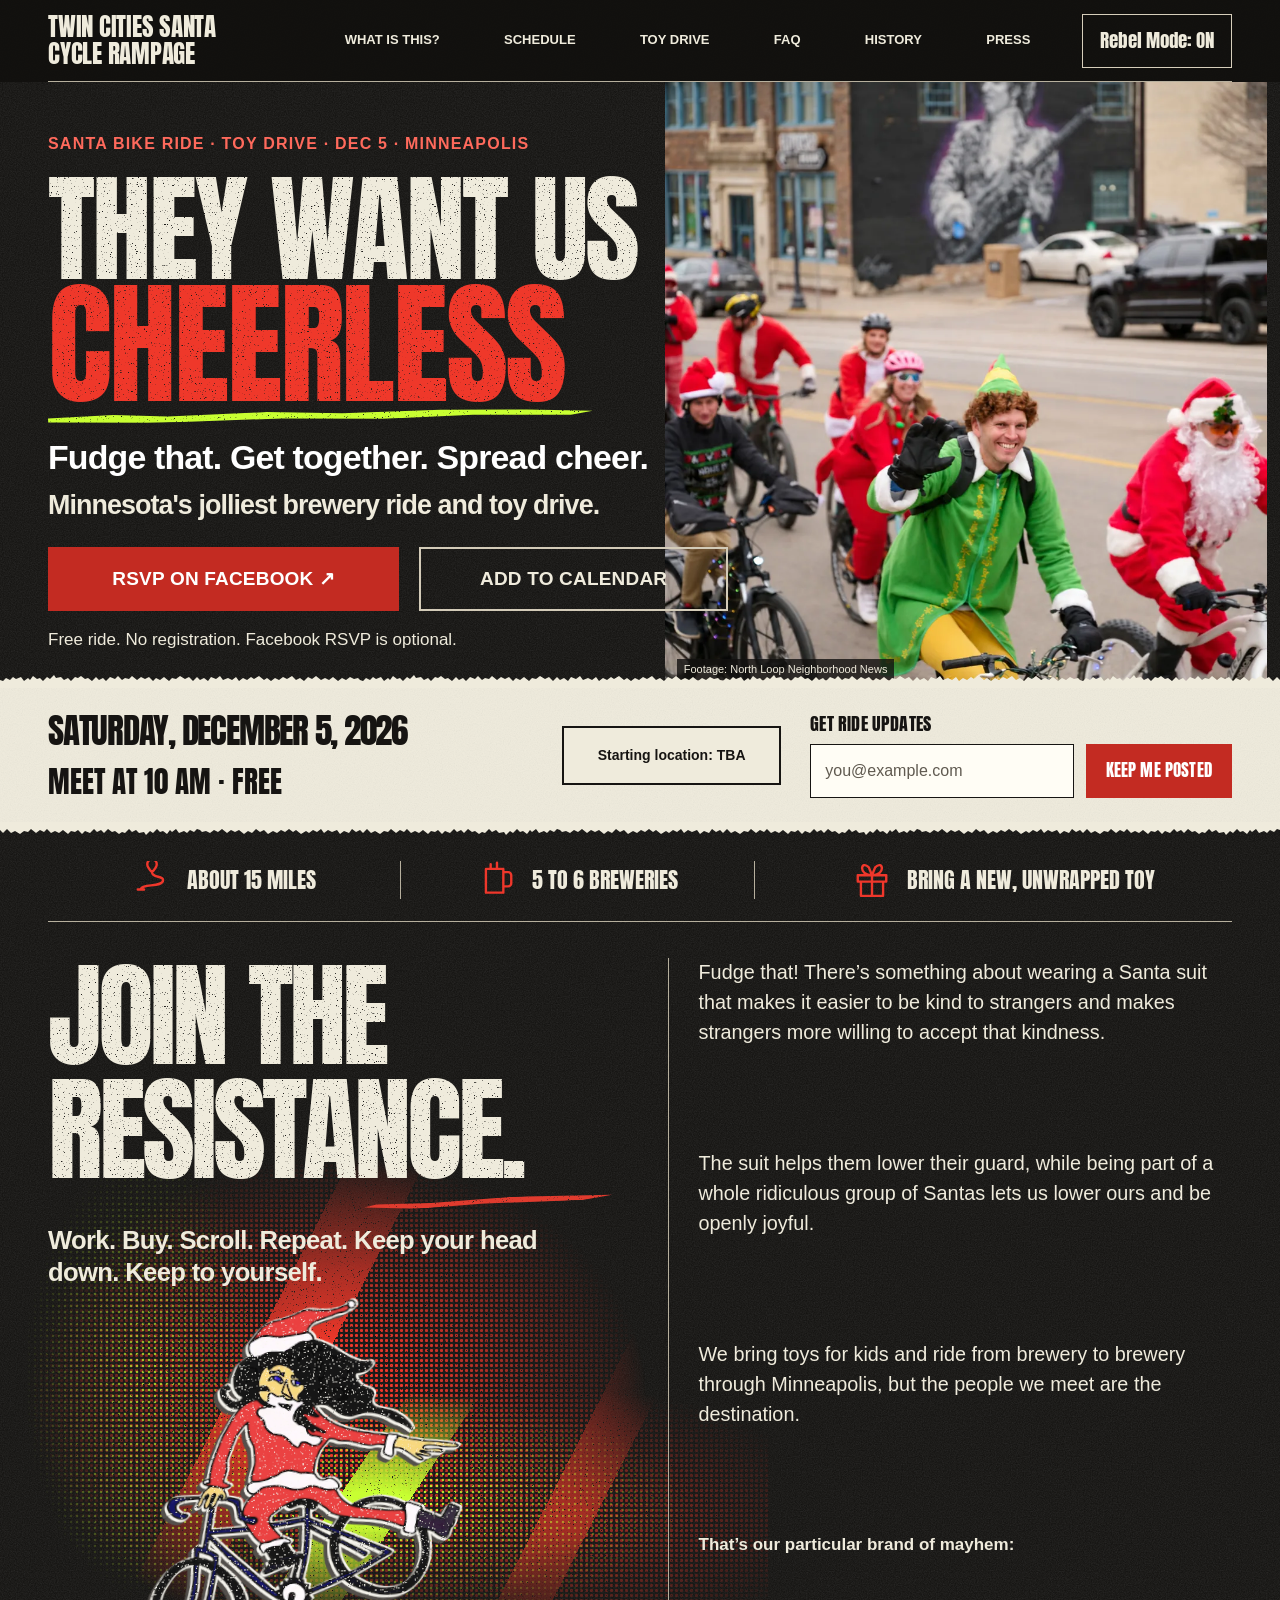
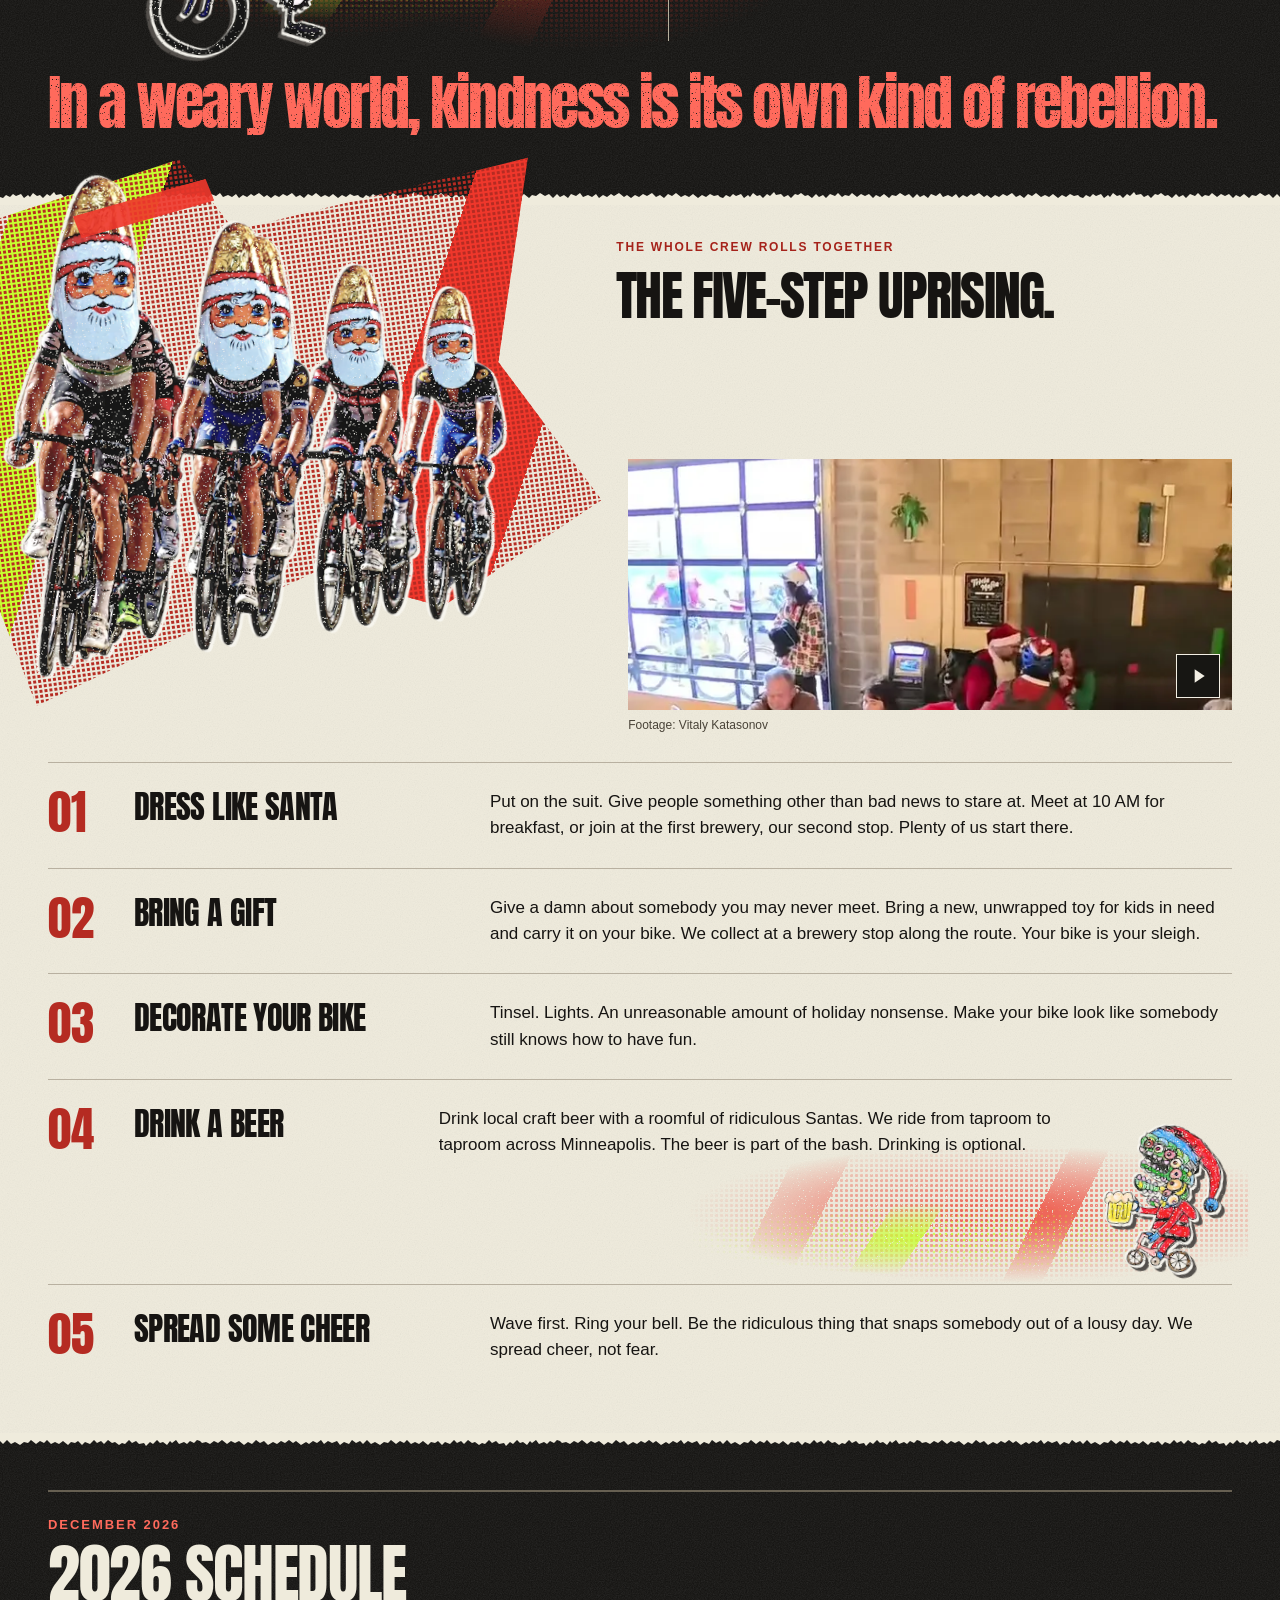
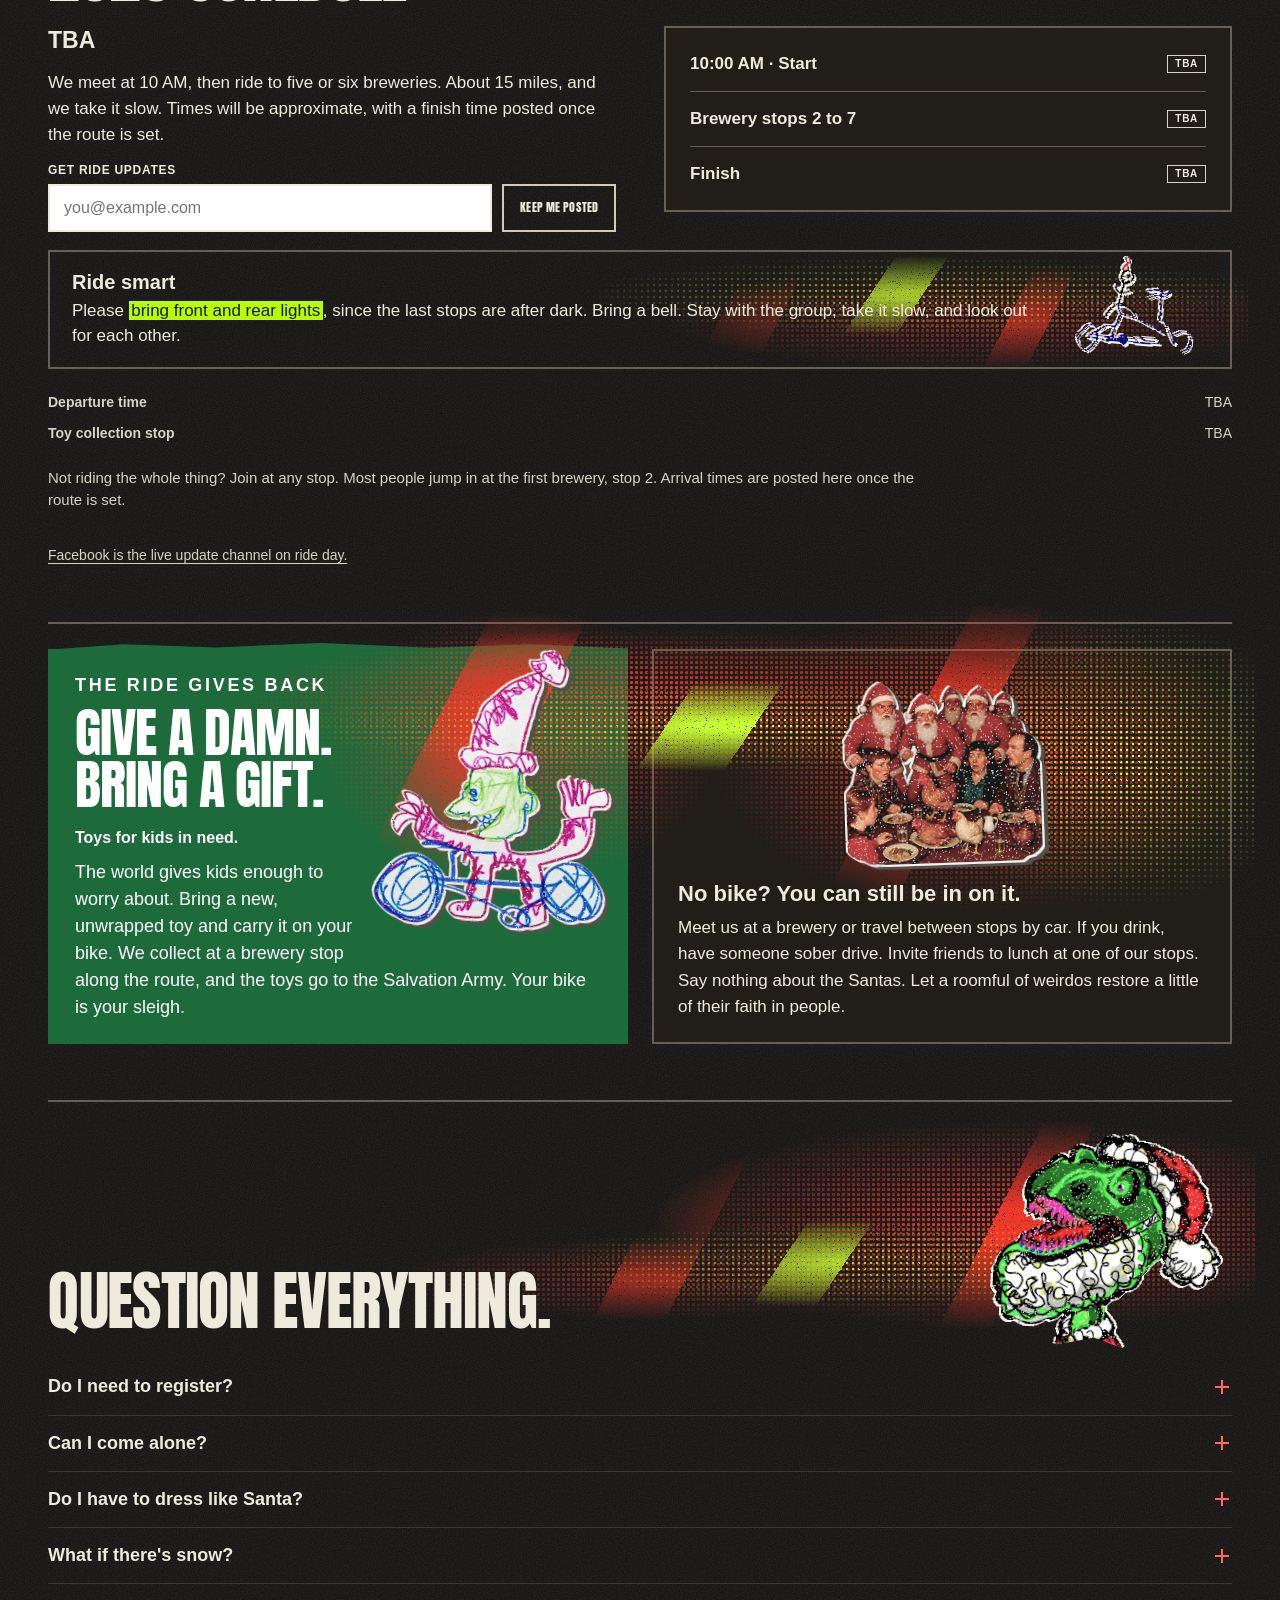
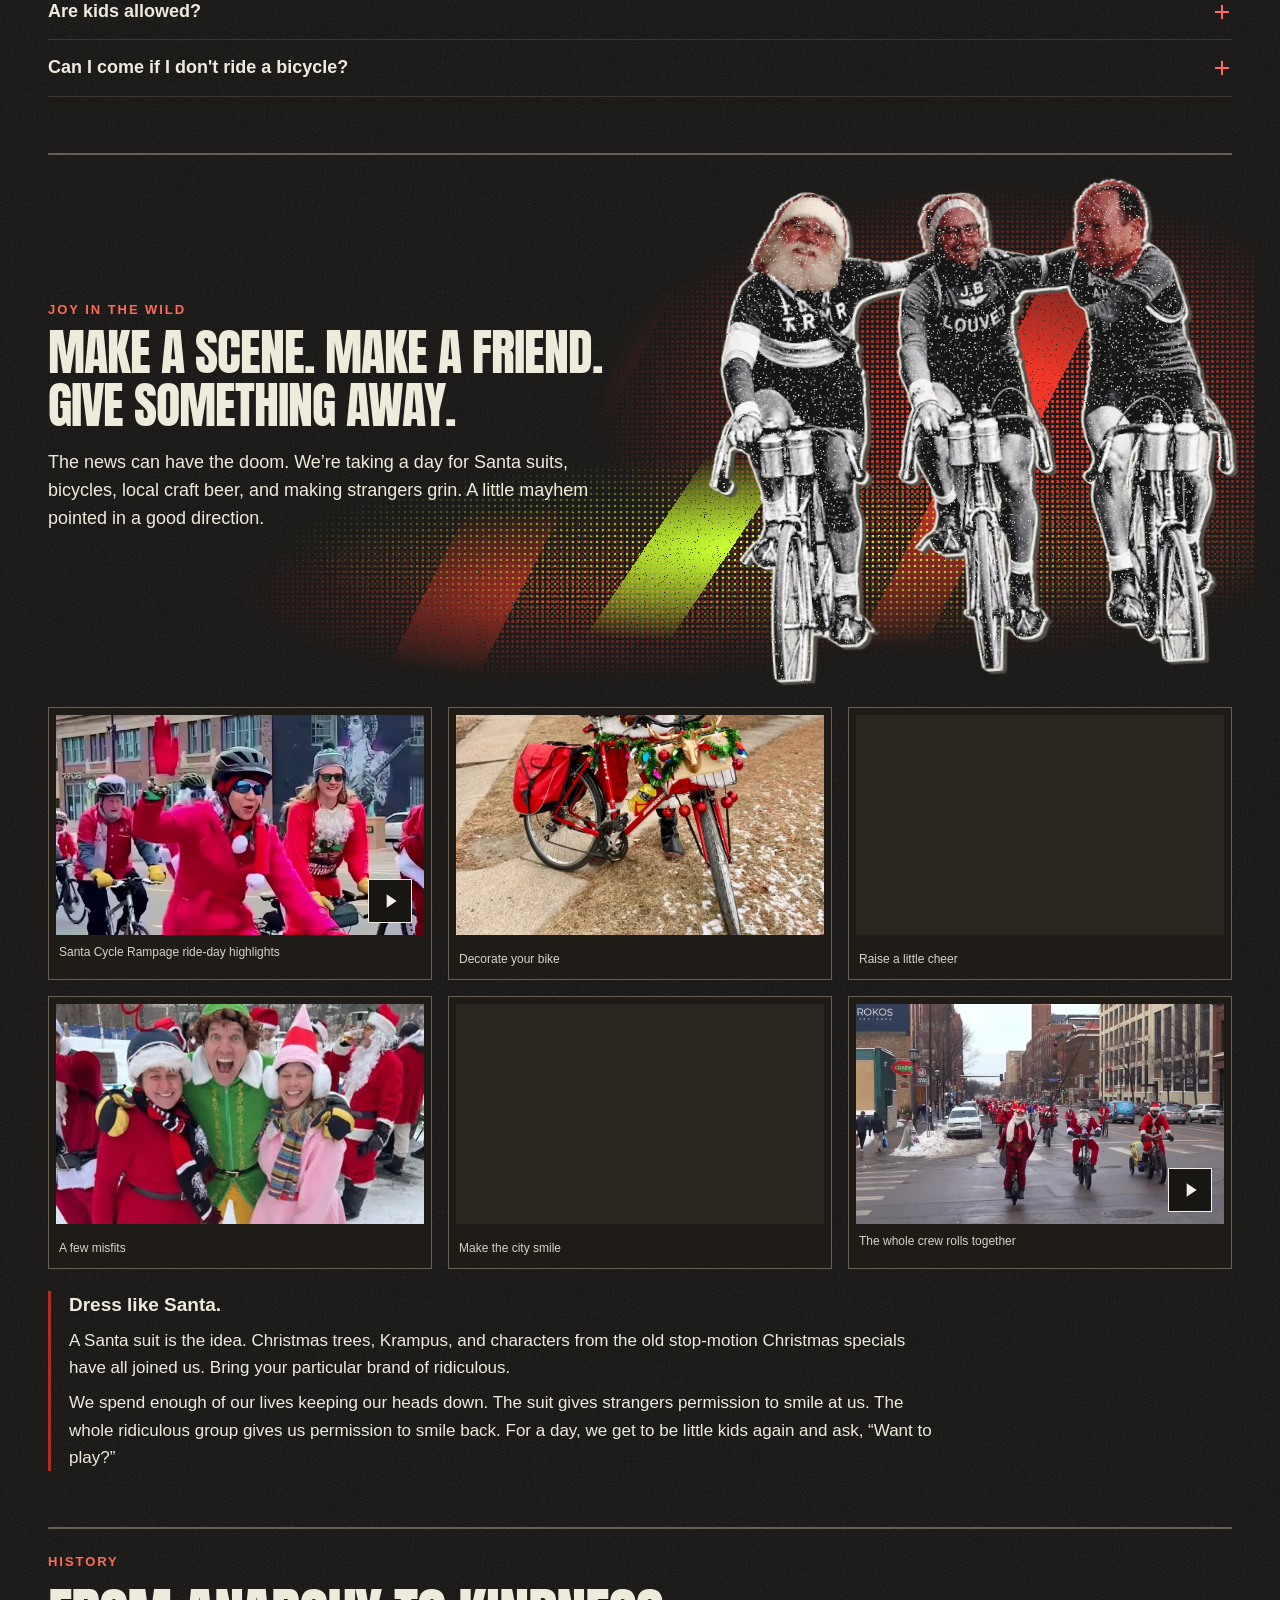
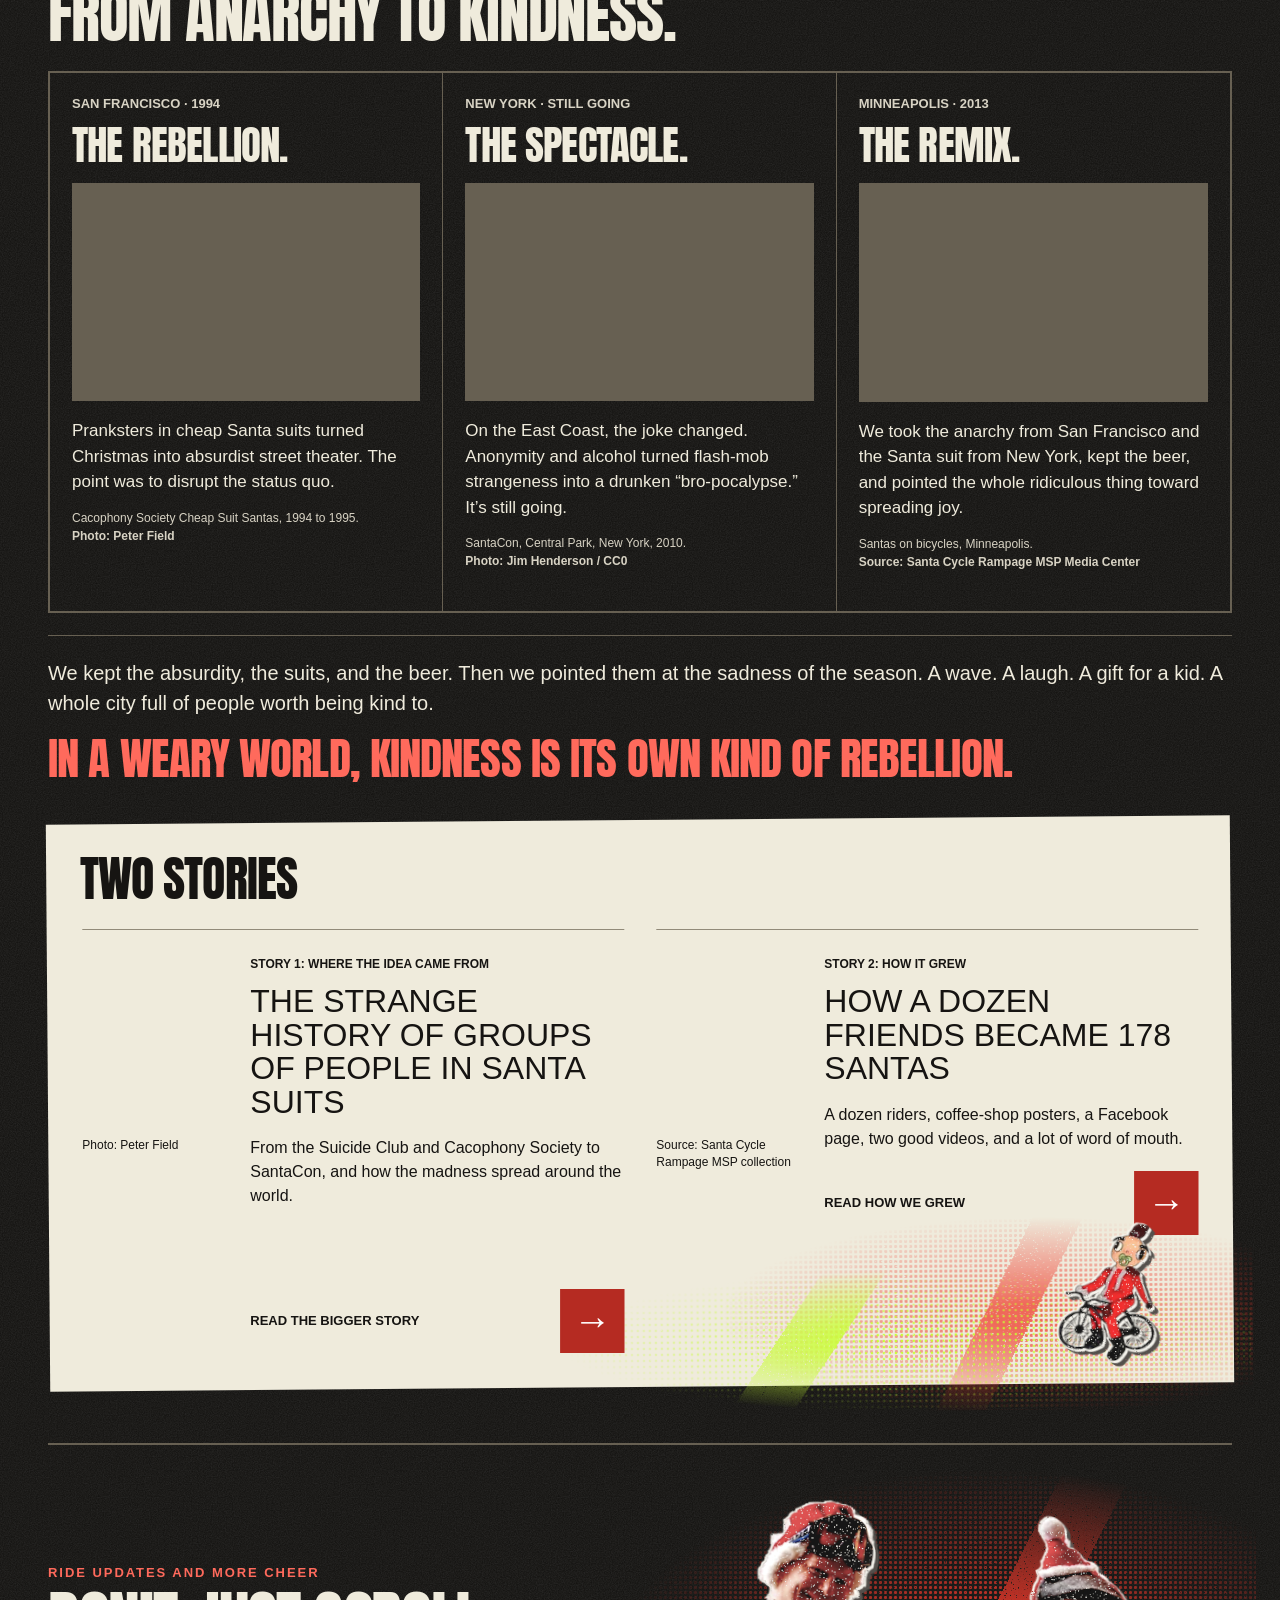
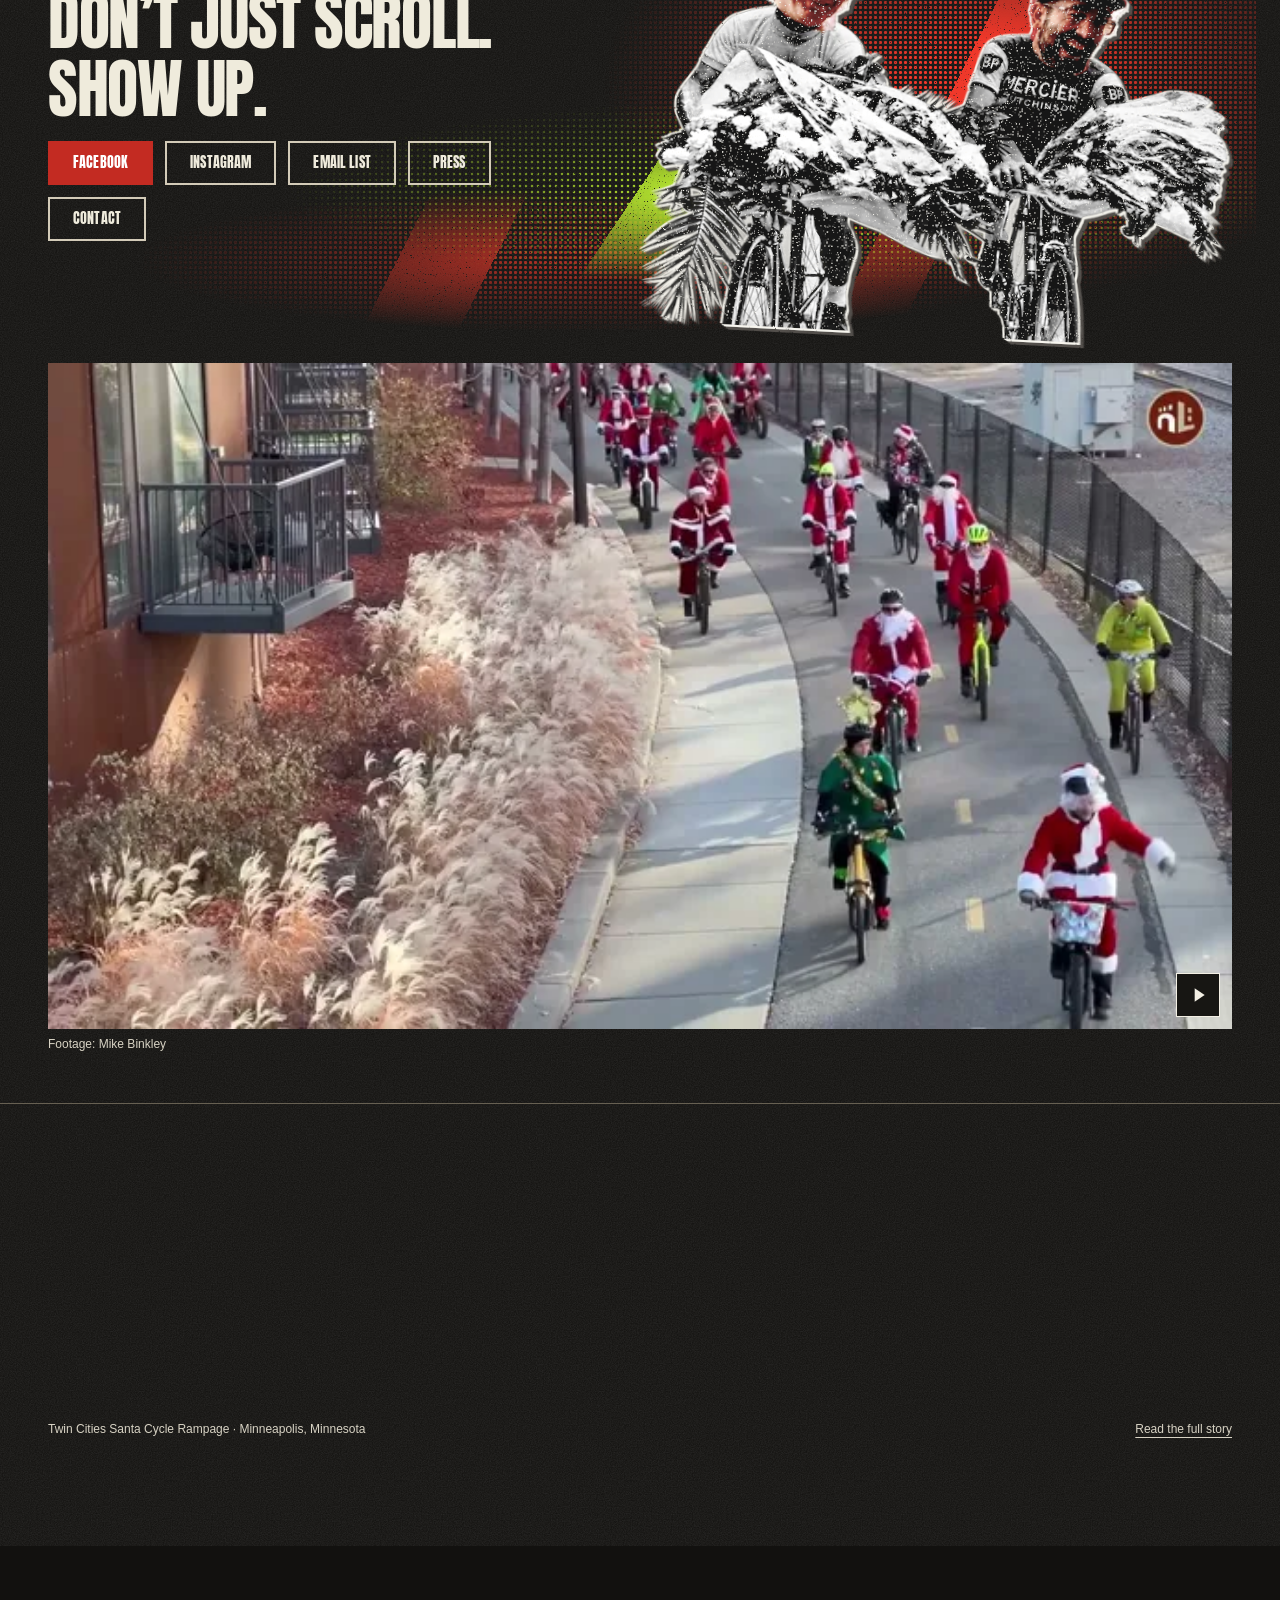
==== commit 46e8975a: "Improve mobile media delivery and stabilize the regular hero" ====
--- a/index.html
+++ b/index.html
@@ -19,18 +19,18 @@
     "url": "https://santacyclerampagemsp.org/",
     "sameAs": "https://www.facebook.com/SantaCycleRampageMSP/"
   }
-}</script><script src="site-assets/site.js?v=d150684909" defer></script>
-<link rel="preload" href="assets/monster/anton-regular.ttf" as="font" type="font/ttf" crossorigin><link rel="stylesheet" href="site-assets/monster.css?v=971667e18c"><link rel="stylesheet" href="site-assets/monster-match.css?v=2a3a174f09"><link rel="stylesheet" href="site-assets/monster-vhs.css?v=76fdbf12bc"><script type="module" src="site-assets/monster-preview.js?v=041942e09f"></script><link rel="stylesheet" href="site-assets/cutout-cast.css?v=a0de974a2a"></head><body data-home-page data-monster-preview><svg class="print-filter-definitions" aria-hidden="true" focusable="false" xmlns="http://www.w3.org/2000/svg"><defs><filter id="screenprint" x="0" y="0" width="100%" height="100%"><feTurbulence type="fractalNoise" baseFrequency=".85" numOctaves="3" stitchTiles="stitch" result="noise"/><feColorMatrix in="noise" type="matrix" values="0 0 0 0 0 0 0 0 0 0 0 0 0 0 0 1 0 0 0 0" result="alphaNoise"/><feComponentTransfer in="alphaNoise" result="flecks"><feFuncA type="linear" slope="8" intercept="-5.4"/></feComponentTransfer><feComposite in="SourceGraphic" in2="flecks" operator="out"/></filter><filter id="vhs-tracking" x="-5%" y="0" width="110%" height="100%"><feTurbulence type="fractalNoise" baseFrequency="0 .065" numOctaves="1" seed="9" result="tracking-noise"/><feColorMatrix in="tracking-noise" type="matrix" values="1 0 0 0 0 0 0 0 0 .5 0 0 0 0 .5 0 0 0 0 1" result="horizontal-bands"/><feDisplacementMap in="SourceGraphic" in2="horizontal-bands" scale="32" xChannelSelector="R" yChannelSelector="G"/></filter><filter id="cutout-alpha" x="-3%" y="-3%" width="106%" height="106%"><feComponentTransfer><feFuncA type="discrete" tableValues="0 0 0 0 1 1"/></feComponentTransfer></filter></defs></svg>
+}</script><script src="site-assets/site.js?v=80f71a351b" defer></script>
+<link rel="preload" href="assets/monster/anton-regular.ttf" as="font" type="font/ttf" crossorigin><link rel="stylesheet" href="site-assets/monster.css?v=971667e18c"><link rel="stylesheet" href="site-assets/monster-match.css?v=2a3a174f09"><link rel="stylesheet" href="site-assets/monster-vhs.css?v=087aa8c813"><script type="module" src="site-assets/monster-preview.js?v=ab8cf99008"></script><link rel="stylesheet" href="site-assets/cutout-cast.css?v=b9d95f1290"><link rel="preload" as="image" href="assets/optimized/hero-waving-elf-composite-1023.webp" fetchpriority="high"></head><body data-home-page data-monster-preview><svg class="print-filter-definitions" aria-hidden="true" focusable="false" xmlns="http://www.w3.org/2000/svg"><defs><filter id="screenprint" x="0" y="0" width="100%" height="100%"><feTurbulence type="fractalNoise" baseFrequency=".85" numOctaves="3" stitchTiles="stitch" result="noise"/><feColorMatrix in="noise" type="matrix" values="0 0 0 0 0 0 0 0 0 0 0 0 0 0 0 1 0 0 0 0" result="alphaNoise"/><feComponentTransfer in="alphaNoise" result="flecks"><feFuncA type="linear" slope="8" intercept="-5.4"/></feComponentTransfer><feComposite in="SourceGraphic" in2="flecks" operator="out"/></filter><filter id="vhs-tracking" x="-5%" y="0" width="110%" height="100%"><feTurbulence type="fractalNoise" baseFrequency="0 .065" numOctaves="1" seed="9" result="tracking-noise"/><feColorMatrix in="tracking-noise" type="matrix" values="1 0 0 0 0 0 0 0 0 .5 0 0 0 0 .5 0 0 0 0 1" result="horizontal-bands"/><feDisplacementMap in="SourceGraphic" in2="horizontal-bands" scale="32" xChannelSelector="R" yChannelSelector="G"/></filter><filter id="cutout-alpha" x="-3%" y="-3%" width="106%" height="106%"><feComponentTransfer><feFuncA type="discrete" tableValues="0 0 0 0 1 1"/></feComponentTransfer></filter></defs></svg>
 <a class="skip-link" href="#main-content">Skip to content</a>
 <header class="site-header"><div class="header-bar"><a class="brand" href="#about" aria-label="Twin Cities Santa Cycle Rampage home" data-mode-link><span>TWIN CITIES</span> <span>SANTA</span> <span>CYCLE RAMPAGE</span></a><nav class="desktop-nav" aria-label="Main navigation"><a href="#what" data-mode-link>What is this?</a><a href="#schedule" class="schedule-link" data-mode-link>Schedule</a><a href="#toy" data-mode-link>Toy drive</a><a href="#faq" data-mode-link>FAQ</a><a href="#history" data-mode-link>History</a><a href="press.html">Press</a></nav><div class="header-actions"><div class="mode-control"><button class="mode-toggle" type="button" aria-pressed="true" aria-label="Rebel Mode"><span class="mode-switch" aria-hidden="true"></span><span>Rebel Mode</span></button></div><button class="menu" type="button" aria-label="Open menu" aria-controls="mobile-nav" aria-expanded="false"><span></span><span></span><span></span></button></div></div><nav class="mobile-nav" id="mobile-nav" aria-label="Mobile navigation" hidden><a href="#what" data-mode-link>What is this?</a><a href="#schedule" class="schedule-link" data-mode-link>Schedule</a><a href="#toy" data-mode-link>Toy drive</a><a href="#faq" data-mode-link>FAQ</a><a href="#history" data-mode-link>History</a><a href="press.html">Press</a></nav></header>
 <main id="main-content" tabindex="-1">
 <section class="hero" id="about" aria-labelledby="event-title"><div class="wrap hero-layout">
 <p class="eyebrow hero-eyebrow"><span class="default-only">Minneapolis · Riding since 2013</span><span class="rebel-only">Santa bike ride · Toy drive · Dec 5 · Minneapolis</span></p>
-<div class="hero-heading"><h1 class="display hero-title" id="event-title"><span class="default-only"><span class="event-region">Twin Cities</span><span class="title-line">Santa Cycle</span><span class="title-line">Rampage</span></span><span class="rebel-only rebel-title"><span>THEY WANT US</span><span>CHEERLESS</span></span></h1><span class="monster-internal-version rebel-only" aria-hidden="true"><span>v1.8.2</span><span>FLOWING INK</span></span><p class="hero-response rebel-only">Fudge that. Get together. Spread cheer.</p></div>
+<div class="hero-heading"><h1 class="display hero-title" id="event-title"><span class="default-only"><span class="event-region">Twin Cities</span><span class="title-line">Santa Cycle</span><span class="title-line">Rampage</span></span><span class="rebel-only rebel-title"><span>THEY WANT US</span><span>CHEERLESS</span></span></h1><span class="monster-internal-version rebel-only" aria-hidden="true"><span>v1.9.0</span><span>LIGHTER LOAD</span></span><p class="hero-response rebel-only">Fudge that. Get together. Spread cheer.</p></div>
 <p class="hero-tagline">Minnesota's jolliest brewery ride and toy drive.</p>
 <p class="hero-description default-only">We ride bicycles from brewery to brewery across Minneapolis, dressed like Santas. The destination is the people we meet along the way.</p>
-<div class="monster-art rebel-only" data-monster-media data-takeover="video"><figure class="hero-film"><video data-ambient id="video-hero" muted loop playsinline preload="none" poster="assets/hero-waving-elf-composite.jpg" aria-label="Santa-costumed cyclists riding through Minneapolis" fetchpriority="high"><source data-src="assets/rampage-loop.mp4" type="video/mp4"></video><figcaption class="media-caption">Footage: North Loop Neighborhood News</figcaption></figure><img class="mockup-monster" src="assets/monster/hero-monster-user.png" width="1122" height="1402" alt="Santa monster holding the bicycle handlebars, with red and neon-yellow splashes" aria-hidden="true" fetchpriority="high" decoding="async"></div>
-<aside class="date-card" id="when-where" aria-labelledby="ride-date"><p class="eyebrow">2026 ride day</p><h2 class="display ride-date" id="ride-date"><time datetime="2026-12-05T10:00:00-06:00"><span>Saturday,</span><span>December 5, 2026</span></time></h2><p class="meet-time">Meet at 10 AM · Free</p><div class="location-status"><strong>Starting spot: to be announced.</strong> The Loop is out this year. RSVP on Facebook and you'll hear the new location first.</div><details class="compact-location rebel-only"><summary>Starting location: TBA</summary><div class="compact-location-copy"><strong>Starting spot: to be announced.</strong> The Loop is out this year. RSVP on Facebook and you'll hear the new location first.</div></details><form class="email-signup" action="https://assets.mailerlite.com/jsonp/2739403/forms/202239538838374374/subscribe" method="post"><label for="location-email">Get ride updates</label><div class="email-fields"><input id="location-email" name="fields[email]" type="email" autocomplete="email" placeholder="you@example.com" required><button class="button button-secondary" type="submit">Keep me posted</button></div><input type="hidden" name="ml-submit" value="1"><input type="hidden" name="anticsrf" value="true"><p class="email-signup-status" role="status" aria-live="polite" hidden></p><p class="email-signup-fallback" hidden><a href="https://preview.mailerlite.io/forms/2739403/202239538838374374/share" target="_blank" rel="noopener">Open the signup page instead ↗</a></p><noscript><p>JavaScript is needed for inline signup. <a href="https://preview.mailerlite.io/forms/2739403/202239538838374374/share">Sign up on MailerLite</a>.</p></noscript></form></aside>
+<div class="monster-art rebel-only" data-monster-media data-takeover="video"><figure class="hero-film"><video data-ambient id="video-hero" muted loop playsinline preload="none" poster="assets/optimized/hero-waving-elf-composite-1023.webp" aria-label="Santa-costumed cyclists riding through Minneapolis" fetchpriority="high" data-poster-source="assets/hero-waving-elf-composite.jpg"><source data-src="assets/mobile/rampage-loop-mobile-720-q29-90d1db01.mp4" media="(max-width: 900px)" type="video/mp4" data-media-source="assets/rampage-loop.mp4"><source data-src="assets/mobile/rampage-loop-desktop-90d1db01.mp4" type="video/mp4"></video><figcaption class="media-caption">Footage: North Loop Neighborhood News</figcaption></figure><img class="mockup-monster" src="assets/mobile/monster-hero-monster-user-800-9d047e62.webp" width="1122" height="1402" alt="Santa monster holding the bicycle handlebars, with red and neon-yellow splashes" aria-hidden="true" fetchpriority="low" decoding="async" srcset="assets/mobile/monster-hero-monster-user-480-9d047e62.webp 480w, assets/mobile/monster-hero-monster-user-800-9d047e62.webp 800w, assets/mobile/monster-hero-monster-user-1122-9d047e62.webp 1122w" sizes="(max-width: 900px) 90vw, 600px" data-media-source="assets/monster/hero-monster-user.png" loading="lazy"></div>
+<div class="default-hero-slot default-only" data-default-hero-slot></div><aside class="date-card" id="when-where" aria-labelledby="ride-date"><p class="eyebrow">2026 ride day</p><h2 class="display ride-date" id="ride-date"><time datetime="2026-12-05T10:00:00-06:00"><span>Saturday,</span><span>December 5, 2026</span></time></h2><p class="meet-time">Meet at 10 AM · Free</p><div class="location-status"><strong>Starting spot: to be announced.</strong> The Loop is out this year. RSVP on Facebook and you'll hear the new location first.</div><details class="compact-location rebel-only"><summary>Starting location: TBA</summary><div class="compact-location-copy"><strong>Starting spot: to be announced.</strong> The Loop is out this year. RSVP on Facebook and you'll hear the new location first.</div></details><form class="email-signup" action="https://assets.mailerlite.com/jsonp/2739403/forms/202239538838374374/subscribe" method="post"><label for="location-email">Get ride updates</label><div class="email-fields"><input id="location-email" name="fields[email]" type="email" autocomplete="email" placeholder="you@example.com" required><button class="button button-secondary" type="submit">Keep me posted</button></div><input type="hidden" name="ml-submit" value="1"><input type="hidden" name="anticsrf" value="true"><p class="email-signup-status" role="status" aria-live="polite" hidden></p><p class="email-signup-fallback" hidden><a href="https://preview.mailerlite.io/forms/2739403/202239538838374374/share" target="_blank" rel="noopener">Open the signup page instead ↗</a></p><noscript><p>JavaScript is needed for inline signup. <a href="https://preview.mailerlite.io/forms/2739403/202239538838374374/share">Sign up on MailerLite</a>.</p></noscript></form></aside>
 <div class="hero-actions"><a class="button" href="https://www.facebook.com/events/1972798296683555/" target="_blank" rel="noopener">RSVP on Facebook ↗</a><a class="button button-secondary" href="santa-cycle-rampage-2026.ics" download>Add to calendar</a></div>
 <p class="free-note">Free ride. No registration. Facebook RSVP is optional.</p>
 <ul class="quick-facts" aria-label="Quick facts"><li>Free</li><li><svg class="monster-fact-icon" viewBox="0 0 24 24" aria-hidden="true" focusable="false"><path d="M5 18c0-4 14-1 14-6 0-3-7-1-7-5 M12 7c-2-2-3-4-3-5a3 3 0 0 1 6 0c0 1-1 3-3 5Z M3 18h4"/></svg><span>About 15 miles</span></li><li><svg class="monster-fact-icon" viewBox="0 0 24 24" aria-hidden="true" focusable="false"><path d="M5 5h11v15H5z M16 7h3a2 2 0 0 1 2 2v5a2 2 0 0 1-2 2h-3 M8 2v3 M12 1v4"/></svg><span>5 to 6 breweries</span></li><li><svg class="monster-fact-icon" viewBox="0 0 24 24" aria-hidden="true" focusable="false"><path d="M3 9h18v4H3z M5 13v9h14v-9 M12 9v13 M12 9C3 9 5-1 10 4l2 5Zm0 0c9 0 7-10 2-5l-2 5Z"/></svg><span>Bring a new, unwrapped toy</span></li><li>No registration</li></ul>
@@ -38,21 +38,21 @@
 <div class="wrap"><div class="content-sections">
 <section class="content-section what-section" id="what" aria-label="What is this?">
 <div class="default-only"><p class="eyebrow">The whole idea</p><h2 class="display section-title" id="what-title">What is this?</h2><div class="what-layout"><div class="what-copy"><p class="what-lead">We ride bicycles from brewery to brewery across Minneapolis, dressed like Santas. But the destination is the people we meet along the way.</p><p>A little absurdity, a little beer, a gentle disregard for social norms, and a whole lot of bicycles, kindness, and holiday cheer.</p></div><div data-brewery-slot="default"></div></div><div data-steps-slot="default"></div></div>
-<div class="manifesto-section rebel-only" aria-labelledby="manifesto-title"><span class="cast-flow rebel-only" aria-hidden="true"></span><div class="manifesto-heading"><h2 class="display" id="manifesto-title">JOIN THE RESISTANCE.</h2><p class="manifesto-subline">Work. Buy. Scroll. Repeat. Keep your head down. Keep to yourself.</p><figure class="site-cutout cast-pointer rebel-only" aria-hidden="true"><span class="cutout-print" style="--cast-art:url('assets/monster/cast-longhair-santa.webp')"><img src="assets/monster/cast-longhair-santa.webp" width="1228" height="1281" alt="" loading="lazy" decoding="async" draggable="false"></span></figure></div><div class="manifesto-copy"><p>Fudge that! There’s something about wearing a Santa suit that makes it easier to be kind to strangers and makes strangers more willing to accept that kindness.</p>
+<div class="manifesto-section rebel-only" aria-labelledby="manifesto-title"><span class="cast-flow rebel-only" aria-hidden="true"></span><div class="manifesto-heading"><h2 class="display" id="manifesto-title">JOIN THE RESISTANCE.</h2><p class="manifesto-subline">Work. Buy. Scroll. Repeat. Keep your head down. Keep to yourself.</p><figure class="site-cutout cast-pointer rebel-only" aria-hidden="true"><span class="cutout-print"><img src="assets/mobile/monster-cast-longhair-santa-800-d57defc6.webp" width="1228" height="1281" alt="" loading="lazy" decoding="async" draggable="false" srcset="assets/mobile/monster-cast-longhair-santa-320-d57defc6.webp 320w, assets/mobile/monster-cast-longhair-santa-480-d57defc6.webp 480w, assets/mobile/monster-cast-longhair-santa-800-d57defc6.webp 800w" sizes="(max-width: 900px) 76vw, 350px" data-media-source="assets/monster/cast-longhair-santa.webp"></span></figure></div><div class="manifesto-copy"><p>Fudge that! There’s something about wearing a Santa suit that makes it easier to be kind to strangers and makes strangers more willing to accept that kindness.</p>
 <p>The suit helps them lower their guard, while being part of a whole ridiculous group of Santas lets us lower ours and be openly joyful.</p>
 <p>We bring toys for kids and ride from brewery to brewery through Minneapolis, but the people we meet are the destination.</p><p class="manifesto-closing"><span class="manifesto-preface">That’s our particular brand of mayhem:</span> <strong class="manifesto-rebellion">in a weary world, kindness is its own kind of rebellion.</strong></p></div></div></section>
-<section class="content-section uprising-section rebel-only" id="uprising" aria-labelledby="uprising-title"><div class="uprising-masthead"><figure class="chocolate-collage rebel-only"><img class="archive-cutout" width="1356" height="1160" src="assets/monster/chocolate-clean.png" alt="Chocolate-headed racing cyclists from the 2017 Santa Cycle Rampage poster" loading="lazy" decoding="async"></figure><p class="eyebrow">The whole crew rolls together</p><h2 class="display section-title" id="uprising-title">The five-step uprising.</h2></div><div data-brewery-slot="rebel"><figure class="wide-film brewery-film"><video data-ambient id="video-brewery" muted loop playsinline preload="none" poster="assets/ladona-room-pan-poster.jpg" aria-label="A roomful of Santas at La Doña brewery"><source data-src="assets/ladona-room-pan-slower.mp4" type="video/mp4"></video><figcaption class="media-caption">Footage: Vitaly Katasonov</figcaption></figure></div><div data-steps-slot="rebel"><ol class="participation-steps" data-step-rows aria-label="Five ways to join the ride"><li><span class="participation-number" aria-hidden="true">01</span><h3 class="display">Dress like Santa</h3><p><span class="default-only">Put on your Santa suit and meet at 10 AM for breakfast. Note: Many riders join at the first brewery, our second stop, and for them that is where the day begins.</span><span class="rebel-only">Put on the suit. Give people something other than bad news to stare at. Meet at 10 AM for breakfast, or join at the first brewery, our second stop. Plenty of us start there.</span></p></li><li><span class="participation-number" aria-hidden="true">02</span><h3 class="display">Bring a gift</h3><p><span class="default-only">Bring a new, unwrapped toy for kids in need and carry it on your bike. We collect at a brewery stop along the route. Your bike is your sleigh.</span><span class="rebel-only">Give a damn about somebody you may never meet. Bring a new, unwrapped toy for kids in need and carry it on your bike. We collect at a brewery stop along the route. Your bike is your sleigh.</span></p></li><li><span class="participation-number" aria-hidden="true">03</span><h3 class="display">Decorate your bike</h3><p><span class="default-only">Lights, tinsel, and whatever holiday nonsense you can dream up. Make your bike part of the fun.</span><span class="rebel-only">Tinsel. Lights. An unreasonable amount of holiday nonsense. Make your bike look like somebody still knows how to have fun.</span></p></li><li><span class="participation-number" aria-hidden="true">04</span><h3 class="display">Drink a beer</h3><p><span class="default-only">We ride from taproom to taproom for local craft beer, a roomful of Santas, and a little holiday mischief. Drinking is optional.</span><span class="rebel-only">Drink local craft beer with a roomful of ridiculous Santas. We ride from taproom to taproom across Minneapolis. The beer is part of the bash. Drinking is optional.</span></p><span class="cast-flow rebel-only" aria-hidden="true"></span><figure class="site-cutout cast-beer rebel-only" aria-hidden="true"><span class="cutout-print" style="--cast-art:url('assets/monster/cast-many-eyed-santa.webp')"><img src="assets/monster/cast-many-eyed-santa.webp" width="1217" height="1293" alt="" loading="lazy" decoding="async" draggable="false"></span></figure></li><li><span class="participation-number" aria-hidden="true">05</span><h3 class="display">Spread some cheer</h3><p><span class="default-only">Wave to the people on the sidewalk and watching from their cars. Ring your bell. Give them something to smile about. Keep riding.</span><span class="rebel-only">Wave first. Ring your bell. Be the ridiculous thing that snaps somebody out of a lousy day. We spread cheer, not fear.</span></p></li></ol></div></section>
-<section class="content-section schedule-section" id="schedule" aria-labelledby="schedule-title"><span class="legacy-section-anchor" id="stops" aria-hidden="true"></span><p class="eyebrow">December 2026</p><h2 class="display section-title" id="schedule-title">2026 schedule</h2><div class="schedule-layout"><div class="schedule-summary"><h3 class="schedule-heading">TBA</h3><p class="schedule-description">We meet at 10 AM, then ride to five or six breweries. About 15 miles, and we take it slow. Times will be approximate, with a finish time posted once the route is set.</p><form class="email-signup" action="https://assets.mailerlite.com/jsonp/2739403/forms/202239538838374374/subscribe" method="post"><label for="schedule-email">Get ride updates</label><div class="email-fields"><input id="schedule-email" name="fields[email]" type="email" autocomplete="email" placeholder="you@example.com" required><button class="button button-secondary" type="submit">Keep me posted</button></div><input type="hidden" name="ml-submit" value="1"><input type="hidden" name="anticsrf" value="true"><p class="email-signup-status" role="status" aria-live="polite" hidden></p><p class="email-signup-fallback" hidden><a href="https://preview.mailerlite.io/forms/2739403/202239538838374374/share" target="_blank" rel="noopener">Open the signup page instead ↗</a></p><noscript><p>JavaScript is needed for inline signup. <a href="https://preview.mailerlite.io/forms/2739403/202239538838374374/share">Sign up on MailerLite</a>.</p></noscript></form></div><div class="schedule-route"><div class="schedule-card" aria-label="Route status"><div class="schedule-row"><div>10:00 AM · Start</div><span class="status-badge">TBA</span></div><div class="schedule-row"><span>Brewery stops 2 to 7</span><span class="status-badge">TBA</span></div><div class="schedule-row"><span>Finish</span><span class="status-badge">TBA</span></div></div><aside class="ride-smart" aria-labelledby="ride-smart-title"><span class="cast-flow rebel-only" aria-hidden="true"></span><figure class="site-cutout cast-doodle rebel-only" aria-hidden="true"><span class="cutout-print" style="--cast-art:url('assets/monster/cast-stick-bike.webp')"><img src="assets/monster/cast-stick-bike.webp" width="1536" height="1024" alt="" loading="lazy" decoding="async" draggable="false"></span></figure><h3 id="ride-smart-title">Ride smart</h3><p>Please <mark class="lights-reminder">bring front and rear lights</mark>, since the last stops are after dark. Bring a bell. Stay with the group, take it slow, and look out for each other.</p></aside><dl class="schedule-logistics"><div><dt>Departure time</dt><dd>TBA</dd></div><div><dt>Toy collection stop</dt><dd>TBA</dd></div></dl><p class="schedule-join-note">Not riding the whole thing? Join at any stop. Most people jump in at the first brewery, stop 2. Arrival times are posted here once the route is set.</p></div><p class="schedule-channel"><a href="https://www.facebook.com/SantaCycleRampageMSP/" target="_blank" rel="noopener">Facebook is the live update channel on ride day.</a></p></div></section>
-<section class="content-section gifts-section" id="toy" aria-labelledby="gift-title"><span class="cast-flow rebel-only" aria-hidden="true"></span><span class="legacy-section-anchor" id="gifts" aria-hidden="true"></span><div class="gift-panel"><figure class="site-cutout cast-wave rebel-only" aria-hidden="true"><span class="cutout-print" style="--cast-art:url('assets/monster/cast-crayon-wave.webp')"><img src="assets/monster/cast-crayon-wave.webp" width="1129" height="1393" alt="" loading="lazy" decoding="async" draggable="false"></span></figure><p class="eyebrow">The ride gives back</p><h2 class="display" id="gift-title"><span class="default-only">Bring a gift.</span><span class="rebel-only">Give a damn. Bring a gift.</span></h2><p class="toy-purpose">Toys for kids in need.</p><p><span class="default-only">Bring a new, unwrapped toy and carry it on your bike. We collect at a brewery stop along the route, and the toys go to the Salvation Army. Your bike is your sleigh.</span><span class="rebel-only">The world gives kids enough to worry about. Bring a new, unwrapped toy and carry it on your bike. We collect at a brewery stop along the route, and the toys go to the Salvation Army. Your bike is your sleigh.</span></p></div><aside class="spectator-card"><figure class="site-cutout cast-dinner rebel-only" aria-hidden="true"><span class="cutout-print" style="--cast-art:url('assets/monster/cast-dinner-invasion.webp')"><img src="assets/monster/cast-dinner-invasion.webp" width="1254" height="1254" alt="" loading="lazy" decoding="async" draggable="false"></span></figure><h3><span class="default-only">Not riding? Come for the Santas.</span><span class="rebel-only">No bike? You can still be in on it.</span></h3><p><span class="default-only">Meet us at a brewery or travel between stops by car. If you drink, have someone sober drive. Plan lunch with friends at one of our stops, and don't mention the Santas. Let us be the surprise.</span><span class="rebel-only">Meet us at a brewery or travel between stops by car. If you drink, have someone sober drive. Invite friends to lunch at one of our stops. Say nothing about the Santas. Let a roomful of weirdos restore a little of their faith in people.</span></p></aside></section>
-<section class="content-section faq-section shared-faq" id="faq" aria-labelledby="faq-title"><div class="cast-faq-masthead"><span class="cast-flow rebel-only" aria-hidden="true"></span><h2 class="display section-title" id="faq-title"><span class="default-only">FAQ</span><span class="rebel-only">Question everything.</span></h2><figure class="site-cutout cast-questioner rebel-only" aria-hidden="true"><span class="cutout-print" style="--cast-art:url('assets/monster/cast-dinosaur-santa.webp')"><img src="assets/monster/cast-dinosaur-santa.webp" width="1024" height="1536" alt="" loading="lazy" decoding="async" draggable="false"></span></figure></div><details data-faq-id="register"><summary><span>Do I need to register?</span><svg class="faq-indicator" viewBox="0 0 20 20" aria-hidden="true" focusable="false"><path d="M4 10h12"/><path class="faq-indicator-vertical" d="M10 4v12"/></svg></summary><div class="faq-answer"><div class="default-only"><p>No. The ride is free and there is no registration. Show up and ride. You can <a href="https://www.facebook.com/events/1972798296683555/" target="_blank" rel="noopener">RSVP on Facebook</a>, it’s optional, but appreciated!</p></div><div class="rebel-only"><p>No tickets. No registration. The ride is free. Show up and ride. An <a href="https://www.facebook.com/events/1972798296683555/" target="_blank" rel="noopener">RSVP on Facebook</a> is optional, but appreciated. That’s the entire entrance exam.</p></div></div></details><details data-faq-id="alone"><summary><span>Can I come alone?</span><svg class="faq-indicator" viewBox="0 0 20 20" aria-hidden="true" focusable="false"><path d="M4 10h12"/><path class="faq-indicator-vertical" d="M10 4v12"/></svg></summary><div class="faq-answer"><div class="default-only"><p>Yes. You don’t need to know anyone to join us. Come on your own or bring a friend. Put on your Santa suit, say hello, and ride with the group.</p></div><div class="rebel-only"><p>Yes. You don’t need a crew or an introduction. Put on your Santa suit, say hello, and ride with us. We’re all strangers until somebody waves first.</p></div></div></details><details data-faq-id="costume"><summary><span>Do I have to dress like Santa?</span><svg class="faq-indicator" viewBox="0 0 20 20" aria-hidden="true" focusable="false"><path d="M4 10h12"/><path class="faq-indicator-vertical" d="M10 4v12"/></svg></summary><div class="faq-answer"><div class="default-only"><p>A Santa suit is the idea, and most of us wear one. You’re still welcome if you turn up as something else. We’ve had Christmas trees, Krampus, and a whole assortment of characters from the old stop-motion Christmas specials.</p></div><div class="rebel-only"><p>A Santa suit is the idea, and most of us wear one. But a Christmas tree, Krampus, or a character from the old stop-motion Christmas specials can join the mayhem too. You’re welcome as something else. Give us something to grin at.</p></div></div></details><details data-faq-id="snow"><summary><span>What if there's snow?</span><svg class="faq-indicator" viewBox="0 0 20 20" aria-hidden="true" focusable="false"><path d="M4 10h12"/><path class="faq-indicator-vertical" d="M10 4v12"/></svg></summary><div class="faq-answer">
+<section class="content-section uprising-section rebel-only" id="uprising" aria-labelledby="uprising-title"><div class="uprising-masthead"><figure class="chocolate-collage rebel-only"><img class="archive-cutout" width="1356" height="1160" src="assets/mobile/monster-chocolate-clean-800-546a2b81.webp" alt="Chocolate-headed racing cyclists from the 2017 Santa Cycle Rampage poster" loading="lazy" decoding="async" srcset="assets/mobile/monster-chocolate-clean-480-546a2b81.webp 480w, assets/mobile/monster-chocolate-clean-800-546a2b81.webp 800w, assets/mobile/monster-chocolate-clean-1200-546a2b81.webp 1200w" sizes="(max-width: 900px) 100vw, 660px" data-media-source="assets/monster/chocolate-clean.png"></figure><p class="eyebrow">The whole crew rolls together</p><h2 class="display section-title" id="uprising-title">The five-step uprising.</h2></div><div data-brewery-slot="rebel"><figure class="wide-film brewery-film"><video data-ambient id="video-brewery" muted loop playsinline preload="none" aria-label="A roomful of Santas at La Doña brewery" data-poster="assets/mobile/ladona-room-pan-poster-640-ef654288.webp" data-poster-source="assets/ladona-room-pan-poster.jpg"><source data-src="assets/mobile/ladona-room-pan-slower-mobile-6201dfd1.mp4" media="(max-width: 900px)" type="video/mp4" data-media-source="assets/ladona-room-pan-slower.mp4"><source data-src="assets/mobile/ladona-room-pan-slower-desktop-6201dfd1.mp4" type="video/mp4"></video><figcaption class="media-caption">Footage: Vitaly Katasonov</figcaption></figure></div><div data-steps-slot="rebel"><ol class="participation-steps" data-step-rows aria-label="Five ways to join the ride"><li><span class="participation-number" aria-hidden="true">01</span><h3 class="display">Dress like Santa</h3><p><span class="default-only">Put on your Santa suit and meet at 10 AM for breakfast. Note: Many riders join at the first brewery, our second stop, and for them that is where the day begins.</span><span class="rebel-only">Put on the suit. Give people something other than bad news to stare at. Meet at 10 AM for breakfast, or join at the first brewery, our second stop. Plenty of us start there.</span></p></li><li><span class="participation-number" aria-hidden="true">02</span><h3 class="display">Bring a gift</h3><p><span class="default-only">Bring a new, unwrapped toy for kids in need and carry it on your bike. We collect at a brewery stop along the route. Your bike is your sleigh.</span><span class="rebel-only">Give a damn about somebody you may never meet. Bring a new, unwrapped toy for kids in need and carry it on your bike. We collect at a brewery stop along the route. Your bike is your sleigh.</span></p></li><li><span class="participation-number" aria-hidden="true">03</span><h3 class="display">Decorate your bike</h3><p><span class="default-only">Lights, tinsel, and whatever holiday nonsense you can dream up. Make your bike part of the fun.</span><span class="rebel-only">Tinsel. Lights. An unreasonable amount of holiday nonsense. Make your bike look like somebody still knows how to have fun.</span></p></li><li><span class="participation-number" aria-hidden="true">04</span><h3 class="display">Drink a beer</h3><p><span class="default-only">We ride from taproom to taproom for local craft beer, a roomful of Santas, and a little holiday mischief. Drinking is optional.</span><span class="rebel-only">Drink local craft beer with a roomful of ridiculous Santas. We ride from taproom to taproom across Minneapolis. The beer is part of the bash. Drinking is optional.</span></p><span class="cast-flow rebel-only" aria-hidden="true"></span><figure class="site-cutout cast-beer rebel-only" aria-hidden="true"><span class="cutout-print"><img src="assets/mobile/monster-cast-many-eyed-santa-480-f7ba1350.webp" width="1217" height="1293" alt="" loading="lazy" decoding="async" draggable="false" srcset="assets/mobile/monster-cast-many-eyed-santa-240-f7ba1350.webp 240w, assets/mobile/monster-cast-many-eyed-santa-360-f7ba1350.webp 360w, assets/mobile/monster-cast-many-eyed-santa-480-f7ba1350.webp 480w" sizes="145px" data-media-source="assets/monster/cast-many-eyed-santa.webp"></span></figure></li><li><span class="participation-number" aria-hidden="true">05</span><h3 class="display">Spread some cheer</h3><p><span class="default-only">Wave to the people on the sidewalk and watching from their cars. Ring your bell. Give them something to smile about. Keep riding.</span><span class="rebel-only">Wave first. Ring your bell. Be the ridiculous thing that snaps somebody out of a lousy day. We spread cheer, not fear.</span></p></li></ol></div></section>
+<section class="content-section schedule-section" id="schedule" aria-labelledby="schedule-title"><span class="legacy-section-anchor" id="stops" aria-hidden="true"></span><p class="eyebrow">December 2026</p><h2 class="display section-title" id="schedule-title">2026 schedule</h2><div class="schedule-layout"><div class="schedule-summary"><h3 class="schedule-heading">TBA</h3><p class="schedule-description">We meet at 10 AM, then ride to five or six breweries. About 15 miles, and we take it slow. Times will be approximate, with a finish time posted once the route is set.</p><form class="email-signup" action="https://assets.mailerlite.com/jsonp/2739403/forms/202239538838374374/subscribe" method="post"><label for="schedule-email">Get ride updates</label><div class="email-fields"><input id="schedule-email" name="fields[email]" type="email" autocomplete="email" placeholder="you@example.com" required><button class="button button-secondary" type="submit">Keep me posted</button></div><input type="hidden" name="ml-submit" value="1"><input type="hidden" name="anticsrf" value="true"><p class="email-signup-status" role="status" aria-live="polite" hidden></p><p class="email-signup-fallback" hidden><a href="https://preview.mailerlite.io/forms/2739403/202239538838374374/share" target="_blank" rel="noopener">Open the signup page instead ↗</a></p><noscript><p>JavaScript is needed for inline signup. <a href="https://preview.mailerlite.io/forms/2739403/202239538838374374/share">Sign up on MailerLite</a>.</p></noscript></form></div><div class="schedule-route"><div class="schedule-card" aria-label="Route status"><div class="schedule-row"><div>10:00 AM · Start</div><span class="status-badge">TBA</span></div><div class="schedule-row"><span>Brewery stops 2 to 7</span><span class="status-badge">TBA</span></div><div class="schedule-row"><span>Finish</span><span class="status-badge">TBA</span></div></div><aside class="ride-smart" aria-labelledby="ride-smart-title"><span class="cast-flow rebel-only" aria-hidden="true"></span><figure class="site-cutout cast-doodle rebel-only" aria-hidden="true"><span class="cutout-print"><img src="assets/mobile/monster-cast-stick-bike-319-00cd9c91.webp" width="1536" height="1024" alt="" loading="lazy" decoding="async" draggable="false" srcset="assets/mobile/monster-cast-stick-bike-160-00cd9c91.webp 160w, assets/mobile/monster-cast-stick-bike-240-00cd9c91.webp 240w, assets/mobile/monster-cast-stick-bike-319-00cd9c91.webp 319w" sizes="(max-width: 900px) 108px, 150px" data-media-source="assets/monster/cast-stick-bike.webp"></span></figure><h3 id="ride-smart-title">Ride smart</h3><p>Please <mark class="lights-reminder">bring front and rear lights</mark>, since the last stops are after dark. Bring a bell. Stay with the group, take it slow, and look out for each other.</p></aside><dl class="schedule-logistics"><div><dt>Departure time</dt><dd>TBA</dd></div><div><dt>Toy collection stop</dt><dd>TBA</dd></div></dl><p class="schedule-join-note">Not riding the whole thing? Join at any stop. Most people jump in at the first brewery, stop 2. Arrival times are posted here once the route is set.</p></div><p class="schedule-channel"><a href="https://www.facebook.com/SantaCycleRampageMSP/" target="_blank" rel="noopener">Facebook is the live update channel on ride day.</a></p></div></section>
+<section class="content-section gifts-section" id="toy" aria-labelledby="gift-title"><span class="cast-flow rebel-only" aria-hidden="true"></span><span class="legacy-section-anchor" id="gifts" aria-hidden="true"></span><div class="gift-panel"><figure class="site-cutout cast-wave rebel-only" aria-hidden="true"><span class="cutout-print"><img src="assets/mobile/monster-cast-crayon-wave-640-9e44b4a9.webp" width="1129" height="1393" alt="" loading="lazy" decoding="async" draggable="false" srcset="assets/mobile/monster-cast-crayon-wave-240-9e44b4a9.webp 240w, assets/mobile/monster-cast-crayon-wave-360-9e44b4a9.webp 360w, assets/mobile/monster-cast-crayon-wave-640-9e44b4a9.webp 640w" sizes="(max-width: 900px) 38vw, 250px" data-media-source="assets/monster/cast-crayon-wave.webp"></span></figure><p class="eyebrow">The ride gives back</p><h2 class="display" id="gift-title"><span class="default-only">Bring a gift.</span><span class="rebel-only">Give a damn. Bring a gift.</span></h2><p class="toy-purpose">Toys for kids in need.</p><p><span class="default-only">Bring a new, unwrapped toy and carry it on your bike. We collect at a brewery stop along the route, and the toys go to the Salvation Army. Your bike is your sleigh.</span><span class="rebel-only">The world gives kids enough to worry about. Bring a new, unwrapped toy and carry it on your bike. We collect at a brewery stop along the route, and the toys go to the Salvation Army. Your bike is your sleigh.</span></p></div><aside class="spectator-card"><figure class="site-cutout cast-dinner rebel-only" aria-hidden="true"><span class="cutout-print"><img src="assets/mobile/monster-cast-dinner-invasion-640-d72ff415.webp" width="1254" height="1254" alt="" loading="lazy" decoding="async" draggable="false" srcset="assets/mobile/monster-cast-dinner-invasion-320-d72ff415.webp 320w, assets/mobile/monster-cast-dinner-invasion-640-d72ff415.webp 640w, assets/mobile/monster-cast-dinner-invasion-960-d72ff415.webp 960w" sizes="(max-width: 900px) calc(100vw - 40px), 390px" data-media-source="assets/monster/cast-dinner-invasion.webp"></span></figure><h3><span class="default-only">Not riding? Come for the Santas.</span><span class="rebel-only">No bike? You can still be in on it.</span></h3><p><span class="default-only">Meet us at a brewery or travel between stops by car. If you drink, have someone sober drive. Plan lunch with friends at one of our stops, and don't mention the Santas. Let us be the surprise.</span><span class="rebel-only">Meet us at a brewery or travel between stops by car. If you drink, have someone sober drive. Invite friends to lunch at one of our stops. Say nothing about the Santas. Let a roomful of weirdos restore a little of their faith in people.</span></p></aside></section>
+<section class="content-section faq-section shared-faq" id="faq" aria-labelledby="faq-title"><div class="cast-faq-masthead"><span class="cast-flow rebel-only" aria-hidden="true"></span><h2 class="display section-title" id="faq-title"><span class="default-only">FAQ</span><span class="rebel-only">Question everything.</span></h2><figure class="site-cutout cast-questioner rebel-only" aria-hidden="true"><span class="cutout-print"><img src="assets/mobile/monster-cast-dinosaur-santa-640-434c18f6.webp" width="1024" height="1536" alt="" loading="lazy" decoding="async" draggable="false" srcset="assets/mobile/monster-cast-dinosaur-santa-240-434c18f6.webp 240w, assets/mobile/monster-cast-dinosaur-santa-360-434c18f6.webp 360w, assets/mobile/monster-cast-dinosaur-santa-640-434c18f6.webp 640w" sizes="(max-width: 900px) 140px, 250px" data-media-source="assets/monster/cast-dinosaur-santa.webp"></span></figure></div><details data-faq-id="register"><summary><span>Do I need to register?</span><svg class="faq-indicator" viewBox="0 0 20 20" aria-hidden="true" focusable="false"><path d="M4 10h12"/><path class="faq-indicator-vertical" d="M10 4v12"/></svg></summary><div class="faq-answer"><div class="default-only"><p>No. The ride is free and there is no registration. Show up and ride. You can <a href="https://www.facebook.com/events/1972798296683555/" target="_blank" rel="noopener">RSVP on Facebook</a>, it’s optional, but appreciated!</p></div><div class="rebel-only"><p>No tickets. No registration. The ride is free. Show up and ride. An <a href="https://www.facebook.com/events/1972798296683555/" target="_blank" rel="noopener">RSVP on Facebook</a> is optional, but appreciated. That’s the entire entrance exam.</p></div></div></details><details data-faq-id="alone"><summary><span>Can I come alone?</span><svg class="faq-indicator" viewBox="0 0 20 20" aria-hidden="true" focusable="false"><path d="M4 10h12"/><path class="faq-indicator-vertical" d="M10 4v12"/></svg></summary><div class="faq-answer"><div class="default-only"><p>Yes. You don’t need to know anyone to join us. Come on your own or bring a friend. Put on your Santa suit, say hello, and ride with the group.</p></div><div class="rebel-only"><p>Yes. You don’t need a crew or an introduction. Put on your Santa suit, say hello, and ride with us. We’re all strangers until somebody waves first.</p></div></div></details><details data-faq-id="costume"><summary><span>Do I have to dress like Santa?</span><svg class="faq-indicator" viewBox="0 0 20 20" aria-hidden="true" focusable="false"><path d="M4 10h12"/><path class="faq-indicator-vertical" d="M10 4v12"/></svg></summary><div class="faq-answer"><div class="default-only"><p>A Santa suit is the idea, and most of us wear one. You’re still welcome if you turn up as something else. We’ve had Christmas trees, Krampus, and a whole assortment of characters from the old stop-motion Christmas specials.</p></div><div class="rebel-only"><p>A Santa suit is the idea, and most of us wear one. But a Christmas tree, Krampus, or a character from the old stop-motion Christmas specials can join the mayhem too. You’re welcome as something else. Give us something to grin at.</p></div></div></details><details data-faq-id="snow"><summary><span>What if there's snow?</span><svg class="faq-indicator" viewBox="0 0 20 20" aria-hidden="true" focusable="false"><path d="M4 10h12"/><path class="faq-indicator-vertical" d="M10 4v12"/></svg></summary><div class="faq-answer">
 <p>We’ve ridden through snowstorms, ice, freezing rain and, unfortunately, increasingly warm weather. Christmas is starting to feel like Christmas in July. Yikes.</p>
 <p>It’s Minneapolis in December, so dress appropriately. We’re seeing more and more fat bikes on the ride these days. They’ve become pretty common. If there’s snow or ice, studded tires are recommended.</p>
 <p>Ultimately, ride only in conditions you’re comfortable with, and make sure your bike is set up accordingly. Even in the coldest years, people often start shedding layers by midday.</p>
 <p>You may see Santas ducking into brewery bathrooms to peel off sweaty sweatpants beneath their costumes.</p>
 <p>Turns out Santa suits don’t breathe particularly well.</p></div></details><details data-faq-id="kids"><summary><span>Are kids allowed?</span><svg class="faq-indicator" viewBox="0 0 20 20" aria-hidden="true" focusable="false"><path d="M4 10h12"/><path class="faq-indicator-vertical" d="M10 4v12"/></svg></summary><div class="faq-answer"><p>Sorta. Kids need to be with a parent or guardian, but this isn’t an event made for kids. We pride ourselves on not being rowdy, but it’s still a winter brewery ride with adults drinking. The full ride is about 15 miles, conditions can be icy, and the last stops are after dark.</p><p>If you bring kids, use your judgment about the conditions and distance. Joining for one or two stops earlier in the day may be a better fit than the full ride. If you’re driving between stops, stay sober.</p><p>Ride at your own risk and follow traffic laws.</p></div></details><details data-faq-id="not-riding"><summary><span>Can I come if I don't ride a bicycle?</span><svg class="faq-indicator" viewBox="0 0 20 20" aria-hidden="true" focusable="false"><path d="M4 10h12"/><path class="faq-indicator-vertical" d="M10 4v12"/></svg></summary><div class="faq-answer"><p>Absolutely. Check the schedule and meet your friends at a brewery. You can join the roomful of Santas without riding between stops.</p><p>Or invite some unsuspecting friends out for lunch at one of our stops. Plan to arrive about 30 minutes before we do.</p><p><strong>Don’t tell them about the Santas.</strong> Let us be the surprise.</p></div></details></section>
-<section class="content-section vibe-section" id="vibe" aria-labelledby="vibe-title"><div class="cast-vibe-masthead"><span class="cast-flow rebel-only" aria-hidden="true"></span><div class="cast-vibe-copy"><p class="eyebrow">Joy in the wild</p><h2 class="display section-title" id="vibe-title"><span class="default-only">The vibe</span><span class="rebel-only">Make a scene. Make a friend. Give something away.</span></h2><p class="section-intro"><span class="default-only">A little absurdity, a little beer, a gentle disregard for social norms, and a whole lot of bicycles, kindness, and holiday cheer.</span><span class="rebel-only">The news can have the doom. We’re taking a day for Santa suits, bicycles, local craft beer, and making strangers grin. A little mayhem pointed in a good direction.</span></p></div><figure class="site-cutout cast-crew rebel-only" aria-hidden="true"><span class="cutout-print" style="--cast-art:url('assets/monster/cast-vintage-friends.webp')"><img src="assets/monster/cast-vintage-friends.webp" width="1333" height="1180" alt="" loading="lazy" decoding="async" draggable="false"></span></figure></div><div class="vibe-grid"><figure class="portrait-video"><video data-ambient id="video-vibe" muted loop playsinline preload="none" poster="assets/ride-day-promo-portrait-poster.jpg" aria-label="This is what Santa Cycle Rampage ride day feels like"><source data-src="assets/ride-day-promo-portrait.mp4" type="video/mp4"></video><figcaption class="media-caption">Santa Cycle Rampage ride-day highlights</figcaption></figure><figure class="decorated-bike-photo"><img src="assets/decorated-bike-rider.jpg" alt="A Santa rider beside a bicycle covered in garland, ornaments and a reindeer decoration" loading="lazy" decoding="async"><figcaption>Decorate your bike</figcaption></figure><figure><img src="assets/brewery.jpg" alt="A brewery crowded with Santa-costumed riders" loading="lazy" decoding="async"><figcaption>Raise a little cheer</figcaption></figure><figure class="misfits-photo"><img src="assets/elf.jpg" alt="Buddy the Elf with two festive riders in the snow" loading="lazy" decoding="async"><figcaption>A few misfits</figcaption></figure><figure><img src="assets/aerial.jpg" alt="A stream of Santa cyclists seen from above" loading="lazy" decoding="async"><figcaption>Make the city smile</figcaption></figure><figure class=""><video data-ambient id="video-crew" muted loop playsinline preload="none" poster="assets/santa-pack-loop-poster.jpg" aria-label="A large group of Santa cyclists filling a Minneapolis street"><source data-src="assets/santa-pack-loop.mp4" type="video/mp4"></video><figcaption class="media-caption">The whole crew rolls together</figcaption></figure></div><div class="vibe-note"><h3>Dress like Santa.</h3><p><span class="default-only">A Santa suit is the idea. We've also had Christmas trees, Krampus, and a whole assortment of characters from the old stop-motion Christmas specials.</span><span class="rebel-only">A Santa suit is the idea. Christmas trees, Krampus, and characters from the old stop-motion Christmas specials have all joined us. Bring your particular brand of ridiculous.</span></p><p><span class="default-only">The costumes help us lower the shields we put around our hearts. They make it easier to be kind to strangers, and easier for strangers to open up to us. Like little kids meeting each other and asking, “Want to play?” A Santa suit doesn’t have to hide your true self. Sometimes it lets that self come out.</span><span class="rebel-only">We spend enough of our lives keeping our heads down. The suit gives strangers permission to smile at us. The whole ridiculous group gives us permission to smile back. For a day, we get to be little kids again and ask, “Want to play?”</span></p></div></section>
-<section class="content-section history-section history-hub" id="history" aria-labelledby="history-title"><span id="santa-mayhem" class="legacy-history-anchor" aria-hidden="true"></span><p class="eyebrow">History</p><h2 class="display section-title" id="history-title">From anarchy to kindness.</h2><ol class="history-cards" id="origins" aria-label="From San Francisco to New York to Minneapolis"><li><p class="history-card-place">San Francisco · 1994</p><h3 class="display">The rebellion.</h3><figure><img src="assets/history/san-francisco-cheap-suit-santas-1995.png" alt="Cacophony Society Cheap Suit Santas making irreverent gestures inside a bus in 1995" width="800" height="579" loading="lazy" decoding="async" style="object-position:50% 50%"><p class="history-card-description">Pranksters in cheap Santa suits turned Christmas into absurdist street theater. The point was to disrupt the status quo.</p><figcaption><span>Cacophony Society Cheap Suit Santas, 1994 to 1995.</span><strong>Photo: Peter Field</strong></figcaption></figure></li><li><p class="history-card-place">New York · Still going</p><h3 class="display">The spectacle.</h3><figure><img src="assets/history/new-york-santacon-2010-cc0.jpg" alt="A large gathering of Santas at Bethesda Terrace in New York’s Central Park" width="4083" height="2997" loading="lazy" decoding="async" style="object-position:50% 65%"><p class="history-card-description">On the East Coast, the joke changed. Anonymity and alcohol turned flash-mob strangeness into a drunken “bro-pocalypse.” It’s still going.</p><figcaption><span>SantaCon, Central Park, New York, 2010.</span><strong>Photo: Jim Henderson / CC0</strong></figcaption></figure></li><li><p class="history-card-place">Minneapolis · 2013</p><h3 class="display">The remix.</h3><figure><img src="assets/history/minneapolis-prince-mural.png" alt="Santa-costumed cyclists waving as they ride past the Prince mural in Minneapolis" width="1746" height="920" loading="lazy" decoding="async" style="object-position:100% 50%"><p class="history-card-description">We took the anarchy from San Francisco and the Santa suit from New York, kept the beer, and pointed the whole ridiculous thing toward spreading joy.</p><figcaption><span>Santas on bicycles, Minneapolis.</span><strong>Source: Santa Cycle Rampage MSP Media Center</strong></figcaption></figure></li></ol><p class="history-bridge"><span class="default-only">San Francisco taught us to disrupt. New York showed us what happens when the joke loses its purpose. Minneapolis found another way: keep the chaos, but make somebody's day better.</span><span class="rebel-only">We kept the absurdity, the suits, and the beer. Then we pointed them at the sadness of the season. A wave. A laugh. A gift for a kid. A whole city full of people worth being kind to.</span></p><p class="display history-rebellion">In a weary world, kindness is its own kind of rebellion.</p><div class="two-stories-band" id="two-stories" role="group" aria-labelledby="two-stories-title"><span class="cast-flow rebel-only" aria-hidden="true"></span><h3 class="display" id="two-stories-title">Two stories</h3><nav class="history-paths" aria-label="Choose a complete history"><article class="history-path-panel"><a class="history-path story-feature" data-mode-link href="story.html" aria-labelledby="santacon-path-title santacon-path-link"><figure class="history-path-photo"><img src="assets/history/san-francisco-cheap-suit-santas-1995.png" alt="Cacophony Society Cheap Suit Santas making irreverent gestures inside a bus in 1995" loading="lazy" decoding="async" style="object-position:50% 50%"><figcaption>Photo: Peter Field</figcaption></figure><div class="story-feature-copy"><p class="history-path-kicker">Story 1: where the idea came from</p><h4 id="santacon-path-title">The Strange History of Groups of People in Santa Suits</h4><p>From the Suicide Club and Cacophony Society to SantaCon, and how the madness spread around the world.</p><span class="history-path-link" id="santacon-path-link"><span>Read the bigger story</span><span class="story-arrow" aria-hidden="true">→</span></span></div></a></article><article class="history-path-panel"><a class="history-path story-feature" data-mode-link href="story.html#minneapolis" aria-labelledby="minneapolis-path-title minneapolis-path-link"><figure class="history-path-photo"><img src="assets/first-ride-group.png" alt="Original Minneapolis Santa riders posing together beside a Christmas tree" loading="lazy" decoding="async" style="object-position:50% 60%"><figcaption>Source: Santa Cycle Rampage MSP collection</figcaption></figure><div class="story-feature-copy"><p class="history-path-kicker">Story 2: how it grew</p><h4 id="minneapolis-path-title">How a Dozen Friends Became 178 Santas</h4><p>A dozen riders, coffee-shop posters, a Facebook page, two good videos, and a lot of word of mouth.</p><span class="history-path-link" id="minneapolis-path-link"><span>Read how we grew</span><span class="story-arrow" aria-hidden="true">→</span></span></div><figure class="site-cutout cast-watercolor rebel-only" aria-hidden="true"><span class="cutout-print" style="--cast-art:url('assets/monster/cast-watercolor-rider.webp')"><img src="assets/monster/cast-watercolor-rider.webp" width="1217" height="1293" alt="" loading="lazy" decoding="async" draggable="false"></span></figure></a></article></nav></div></section>
-<section class="content-section join-section" id="join" aria-labelledby="join-title"><div class="cast-join-masthead"><span class="cast-flow rebel-only" aria-hidden="true"></span><div class="cast-join-copy"><p class="eyebrow">Ride updates and more cheer</p><h2 class="display section-title" id="join-title"><span class="default-only">Join the joy</span><span class="rebel-only">Don’t just scroll. Show up.</span></h2><div class="join-actions"><a class="button" href="https://www.facebook.com/SantaCycleRampageMSP/" target="_blank" rel="noopener">Facebook</a><a class="button button-outline" href="https://www.instagram.com/santa_cycle_rampage_msp/" target="_blank" rel="noopener">Instagram</a><a class="button button-outline" href="https://preview.mailerlite.io/forms/2739403/202239538838374374/share">Email list</a><a class="button button-outline" href="press.html">Press</a><a class="button button-outline" href="mailto:santacyclerampagemsp@gmail.com">Contact</a></div></div><figure class="site-cutout cast-bouquets rebel-only" aria-hidden="true"><span class="cutout-print" style="--cast-art:url('assets/monster/cast-vintage-podium.webp')"><img src="assets/monster/cast-vintage-podium.webp" width="1420" height="1108" alt="" loading="lazy" decoding="async" draggable="false"></span></figure></div><figure class="wide-film farewell-film"><video data-ambient id="video-history" muted loop playsinline preload="none" poster="assets/trail-ride-2024-poster.jpg" aria-label="The Santas keep rolling on a Minneapolis trail in 2024"><source data-src="assets/trail-ride-2024.mp4" type="video/mp4"></video><figcaption class="media-caption">Footage: Mike Binkley</figcaption></figure></section>
+<section class="content-section vibe-section" id="vibe" aria-labelledby="vibe-title"><div class="cast-vibe-masthead"><span class="cast-flow rebel-only" aria-hidden="true"></span><div class="cast-vibe-copy"><p class="eyebrow">Joy in the wild</p><h2 class="display section-title" id="vibe-title"><span class="default-only">The vibe</span><span class="rebel-only">Make a scene. Make a friend. Give something away.</span></h2><p class="section-intro"><span class="default-only">A little absurdity, a little beer, a gentle disregard for social norms, and a whole lot of bicycles, kindness, and holiday cheer.</span><span class="rebel-only">The news can have the doom. We’re taking a day for Santa suits, bicycles, local craft beer, and making strangers grin. A little mayhem pointed in a good direction.</span></p></div><figure class="site-cutout cast-crew rebel-only" aria-hidden="true"><span class="cutout-print"><img src="assets/mobile/monster-cast-vintage-friends-640-5890c11e.webp" width="1333" height="1180" alt="" loading="lazy" decoding="async" draggable="false" srcset="assets/mobile/monster-cast-vintage-friends-320-5890c11e.webp 320w, assets/mobile/monster-cast-vintage-friends-640-5890c11e.webp 640w, assets/mobile/monster-cast-vintage-friends-960-5890c11e.webp 960w" sizes="(max-width: 900px) calc(100vw - 40px), 600px" data-media-source="assets/monster/cast-vintage-friends.webp"></span></figure></div><div class="vibe-grid"><figure class="portrait-video"><video data-ambient id="video-vibe" muted loop playsinline preload="none" aria-label="This is what Santa Cycle Rampage ride day feels like" data-poster="assets/mobile/ride-day-promo-portrait-poster-640-fc680e07.webp" data-poster-source="assets/ride-day-promo-portrait-poster.jpg"><source data-src="assets/mobile/ride-day-promo-portrait-mobile-9ab7595e.mp4" media="(max-width: 900px)" type="video/mp4" data-media-source="assets/ride-day-promo-portrait.mp4"><source data-src="assets/mobile/ride-day-promo-portrait-desktop-9ab7595e.mp4" type="video/mp4"></video><figcaption class="media-caption">Santa Cycle Rampage ride-day highlights</figcaption></figure><figure class="decorated-bike-photo"><img src="assets/optimized/decorated-bike-rider-960.webp" alt="A Santa rider beside a bicycle covered in garland, ornaments and a reindeer decoration" loading="lazy" decoding="async" srcset="assets/optimized/decorated-bike-rider-480.webp 480w, assets/optimized/decorated-bike-rider-960.webp 960w" sizes="(max-width: 600px) calc(100vw - 40px), (max-width: 900px) 50vw, 700px" data-media-source="assets/decorated-bike-rider.jpg" width="960" height="1280"><figcaption>Decorate your bike</figcaption></figure><figure><img src="assets/optimized/brewery-1115.webp" alt="A brewery crowded with Santa-costumed riders" loading="lazy" decoding="async" srcset="assets/optimized/brewery-480.webp 480w, assets/optimized/brewery-1115.webp 1115w" sizes="(max-width: 600px) calc(100vw - 40px), (max-width: 900px) 50vw, 700px" data-media-source="assets/brewery.jpg" width="1115" height="1487"><figcaption>Raise a little cheer</figcaption></figure><figure class="misfits-photo"><img src="assets/optimized/elf-480.webp" alt="Buddy the Elf with two festive riders in the snow" loading="lazy" decoding="async" srcset="assets/optimized/elf-480.webp 480w" sizes="(max-width: 600px) calc(100vw - 40px), (max-width: 900px) 50vw, 700px" data-media-source="assets/elf.jpg" width="624" height="836"><figcaption>A few misfits</figcaption></figure><figure><img src="assets/optimized/aerial-1059.webp" alt="A stream of Santa cyclists seen from above" loading="lazy" decoding="async" srcset="assets/optimized/aerial-480.webp 480w, assets/optimized/aerial-1059.webp 1059w" sizes="(max-width: 600px) calc(100vw - 40px), (max-width: 900px) 50vw, 700px" data-media-source="assets/aerial.jpg" width="1059" height="590"><figcaption>Make the city smile</figcaption></figure><figure class=""><video data-ambient id="video-crew" muted loop playsinline preload="none" aria-label="A large group of Santa cyclists filling a Minneapolis street" data-poster="assets/mobile/santa-pack-loop-poster-640-3a416301.webp" data-poster-source="assets/santa-pack-loop-poster.jpg"><source data-src="assets/mobile/santa-pack-loop-mobile-7b593aee.mp4" media="(max-width: 900px)" type="video/mp4" data-media-source="assets/santa-pack-loop.mp4"><source data-src="assets/mobile/santa-pack-loop-desktop-7b593aee.mp4" type="video/mp4"></video><figcaption class="media-caption">The whole crew rolls together</figcaption></figure></div><div class="vibe-note"><h3>Dress like Santa.</h3><p><span class="default-only">A Santa suit is the idea. We've also had Christmas trees, Krampus, and a whole assortment of characters from the old stop-motion Christmas specials.</span><span class="rebel-only">A Santa suit is the idea. Christmas trees, Krampus, and characters from the old stop-motion Christmas specials have all joined us. Bring your particular brand of ridiculous.</span></p><p><span class="default-only">The costumes help us lower the shields we put around our hearts. They make it easier to be kind to strangers, and easier for strangers to open up to us. Like little kids meeting each other and asking, “Want to play?” A Santa suit doesn’t have to hide your true self. Sometimes it lets that self come out.</span><span class="rebel-only">We spend enough of our lives keeping our heads down. The suit gives strangers permission to smile at us. The whole ridiculous group gives us permission to smile back. For a day, we get to be little kids again and ask, “Want to play?”</span></p></div></section>
+<section class="content-section history-section history-hub" id="history" aria-labelledby="history-title"><span id="santa-mayhem" class="legacy-history-anchor" aria-hidden="true"></span><p class="eyebrow">History</p><h2 class="display section-title" id="history-title">From anarchy to kindness.</h2><ol class="history-cards" id="origins" aria-label="From San Francisco to New York to Minneapolis"><li><p class="history-card-place">San Francisco · 1994</p><h3 class="display">The rebellion.</h3><figure><img src="assets/mobile/history-san-francisco-cheap-suit-santas-1995-800-a4a3a9d0.webp" alt="Cacophony Society Cheap Suit Santas making irreverent gestures inside a bus in 1995" width="800" height="579" loading="lazy" decoding="async" style="object-position:50% 50%" srcset="assets/mobile/history-san-francisco-cheap-suit-santas-1995-479-a4a3a9d0.webp 479w, assets/mobile/history-san-francisco-cheap-suit-santas-1995-800-a4a3a9d0.webp 800w" sizes="(max-width: 600px) calc(100vw - 40px), (max-width: 900px) 50vw, 700px" data-media-source="assets/history/san-francisco-cheap-suit-santas-1995.png"><p class="history-card-description">Pranksters in cheap Santa suits turned Christmas into absurdist street theater. The point was to disrupt the status quo.</p><figcaption><span>Cacophony Society Cheap Suit Santas, 1994 to 1995.</span><strong>Photo: Peter Field</strong></figcaption></figure></li><li><p class="history-card-place">New York · Still going</p><h3 class="display">The spectacle.</h3><figure><img src="assets/mobile/history-new-york-santacon-2010-cc0-960-f39b6158.webp" alt="A large gathering of Santas at Bethesda Terrace in New York’s Central Park" width="4083" height="2997" loading="lazy" decoding="async" style="object-position:50% 65%" srcset="assets/mobile/history-new-york-santacon-2010-cc0-480-f39b6158.webp 480w, assets/mobile/history-new-york-santacon-2010-cc0-960-f39b6158.webp 960w, assets/mobile/history-new-york-santacon-2010-cc0-1440-f39b6158.webp 1440w" sizes="(max-width: 600px) calc(100vw - 40px), (max-width: 900px) 50vw, 700px" data-media-source="assets/history/new-york-santacon-2010-cc0.jpg"><p class="history-card-description">On the East Coast, the joke changed. Anonymity and alcohol turned flash-mob strangeness into a drunken “bro-pocalypse.” It’s still going.</p><figcaption><span>SantaCon, Central Park, New York, 2010.</span><strong>Photo: Jim Henderson / CC0</strong></figcaption></figure></li><li><p class="history-card-place">Minneapolis · 2013</p><h3 class="display">The remix.</h3><figure><img src="assets/mobile/history-minneapolis-prince-mural-960-af3e53ae.webp" alt="Santa-costumed cyclists waving as they ride past the Prince mural in Minneapolis" width="1746" height="920" loading="lazy" decoding="async" style="object-position:100% 50%" srcset="assets/mobile/history-minneapolis-prince-mural-480-af3e53ae.webp 480w, assets/mobile/history-minneapolis-prince-mural-960-af3e53ae.webp 960w, assets/mobile/history-minneapolis-prince-mural-1440-af3e53ae.webp 1440w" sizes="(max-width: 600px) calc(100vw - 40px), (max-width: 900px) 50vw, 700px" data-media-source="assets/history/minneapolis-prince-mural.png"><p class="history-card-description">We took the anarchy from San Francisco and the Santa suit from New York, kept the beer, and pointed the whole ridiculous thing toward spreading joy.</p><figcaption><span>Santas on bicycles, Minneapolis.</span><strong>Source: Santa Cycle Rampage MSP Media Center</strong></figcaption></figure></li></ol><p class="history-bridge"><span class="default-only">San Francisco taught us to disrupt. New York showed us what happens when the joke loses its purpose. Minneapolis found another way: keep the chaos, but make somebody's day better.</span><span class="rebel-only">We kept the absurdity, the suits, and the beer. Then we pointed them at the sadness of the season. A wave. A laugh. A gift for a kid. A whole city full of people worth being kind to.</span></p><p class="display history-rebellion">In a weary world, kindness is its own kind of rebellion.</p><div class="two-stories-band" id="two-stories" role="group" aria-labelledby="two-stories-title"><span class="cast-flow rebel-only" aria-hidden="true"></span><h3 class="display" id="two-stories-title">Two stories</h3><nav class="history-paths" aria-label="Choose a complete history"><article class="history-path-panel"><a class="history-path story-feature" data-mode-link href="story.html" aria-labelledby="santacon-path-title santacon-path-link"><figure class="history-path-photo"><img src="assets/mobile/history-san-francisco-cheap-suit-santas-1995-800-a4a3a9d0.webp" alt="Cacophony Society Cheap Suit Santas making irreverent gestures inside a bus in 1995" loading="lazy" decoding="async" style="object-position:50% 50%" srcset="assets/mobile/history-san-francisco-cheap-suit-santas-1995-479-a4a3a9d0.webp 479w, assets/mobile/history-san-francisco-cheap-suit-santas-1995-800-a4a3a9d0.webp 800w" sizes="(max-width: 600px) calc(100vw - 40px), (max-width: 900px) 50vw, 700px" data-media-source="assets/history/san-francisco-cheap-suit-santas-1995.png" width="800" height="579"><figcaption>Photo: Peter Field</figcaption></figure><div class="story-feature-copy"><p class="history-path-kicker">Story 1: where the idea came from</p><h4 id="santacon-path-title">The Strange History of Groups of People in Santa Suits</h4><p>From the Suicide Club and Cacophony Society to SantaCon, and how the madness spread around the world.</p><span class="history-path-link" id="santacon-path-link"><span>Read the bigger story</span><span class="story-arrow" aria-hidden="true">→</span></span></div></a></article><article class="history-path-panel"><a class="history-path story-feature" data-mode-link href="story.html#minneapolis" aria-labelledby="minneapolis-path-title minneapolis-path-link"><figure class="history-path-photo"><img src="assets/optimized/first-ride-group-720.webp" alt="Original Minneapolis Santa riders posing together beside a Christmas tree" loading="lazy" decoding="async" style="object-position:50% 60%" srcset="assets/optimized/first-ride-group-480.webp 480w, assets/optimized/first-ride-group-720.webp 720w" sizes="(max-width: 600px) calc(100vw - 40px), (max-width: 900px) 50vw, 700px" data-media-source="assets/first-ride-group.png" width="720" height="960"><figcaption>Source: Santa Cycle Rampage MSP collection</figcaption></figure><div class="story-feature-copy"><p class="history-path-kicker">Story 2: how it grew</p><h4 id="minneapolis-path-title">How a Dozen Friends Became 178 Santas</h4><p>A dozen riders, coffee-shop posters, a Facebook page, two good videos, and a lot of word of mouth.</p><span class="history-path-link" id="minneapolis-path-link"><span>Read how we grew</span><span class="story-arrow" aria-hidden="true">→</span></span></div><figure class="site-cutout cast-watercolor rebel-only" aria-hidden="true"><span class="cutout-print"><img src="assets/mobile/monster-cast-watercolor-rider-320-7533bb44.webp" width="1217" height="1293" alt="" loading="lazy" decoding="async" draggable="false" srcset="assets/mobile/monster-cast-watercolor-rider-160-7533bb44.webp 160w, assets/mobile/monster-cast-watercolor-rider-240-7533bb44.webp 240w, assets/mobile/monster-cast-watercolor-rider-320-7533bb44.webp 320w" sizes="(max-width: 900px) 125px, 145px" data-media-source="assets/monster/cast-watercolor-rider.webp"></span></figure></a></article></nav></div></section>
+<section class="content-section join-section" id="join" aria-labelledby="join-title"><div class="cast-join-masthead"><span class="cast-flow rebel-only" aria-hidden="true"></span><div class="cast-join-copy"><p class="eyebrow">Ride updates and more cheer</p><h2 class="display section-title" id="join-title"><span class="default-only">Join the joy</span><span class="rebel-only">Don’t just scroll. Show up.</span></h2><div class="join-actions"><a class="button" href="https://www.facebook.com/SantaCycleRampageMSP/" target="_blank" rel="noopener">Facebook</a><a class="button button-outline" href="https://www.instagram.com/santa_cycle_rampage_msp/" target="_blank" rel="noopener">Instagram</a><a class="button button-outline" href="https://preview.mailerlite.io/forms/2739403/202239538838374374/share">Email list</a><a class="button button-outline" href="press.html">Press</a><a class="button button-outline" href="mailto:santacyclerampagemsp@gmail.com">Contact</a></div></div><figure class="site-cutout cast-bouquets rebel-only" aria-hidden="true"><span class="cutout-print"><img src="assets/mobile/monster-cast-vintage-podium-640-73d5d3b3.webp" width="1420" height="1108" alt="" loading="lazy" decoding="async" draggable="false" srcset="assets/mobile/monster-cast-vintage-podium-320-73d5d3b3.webp 320w, assets/mobile/monster-cast-vintage-podium-640-73d5d3b3.webp 640w, assets/mobile/monster-cast-vintage-podium-960-73d5d3b3.webp 960w" sizes="(max-width: 900px) calc(100vw - 40px), 600px" data-media-source="assets/monster/cast-vintage-podium.webp"></span></figure></div><figure class="wide-film farewell-film"><video data-ambient id="video-history" muted loop playsinline preload="none" aria-label="The Santas keep rolling on a Minneapolis trail in 2024" data-poster="assets/mobile/trail-ride-2024-poster-640-a0632722.webp" data-poster-source="assets/trail-ride-2024-poster.jpg"><source data-src="assets/mobile/trail-ride-2024-mobile-02635df9.mp4" media="(max-width: 900px)" type="video/mp4" data-media-source="assets/trail-ride-2024.mp4"><source data-src="assets/mobile/trail-ride-2024-desktop-02635df9.mp4" type="video/mp4"></video><figcaption class="media-caption">Footage: Mike Binkley</figcaption></figure></section>
 </div></div></main>
-<footer class="page-footer"><a class="monster-footer-emblem rebel-only" href="#about" aria-label="Back to the top"><img src="assets/monster/hero-monster-user.png" width="1122" height="1402" alt="" loading="lazy" decoding="async"></a><div class="wrap"><span>Twin Cities Santa Cycle Rampage · Minneapolis, Minnesota</span><a href="story.html" data-mode-link>Read the full story</a><span class="print-url">https://santacyclerampagemsp.org/story.html</span></div></footer><aside class="sticky-rsvp" id="sticky-rsvp" aria-label="Ride day RSVP" hidden><div class="sticky-inner"><strong>Sat, Dec 5 · 10 AM · Free</strong><a class="button" href="https://www.facebook.com/events/1972798296683555/" target="_blank" rel="noopener">RSVP<span class="sticky-long"> on Facebook</span></a></div></aside><script src="site-assets/email-signup.js?v=63cbbb1db1" defer></script>
+<footer class="page-footer"><a class="monster-footer-emblem rebel-only" href="#about" aria-label="Back to the top"><img src="assets/mobile/monster-hero-monster-user-800-9d047e62.webp" width="1122" height="1402" alt="" loading="lazy" decoding="async" srcset="assets/mobile/monster-hero-monster-user-480-9d047e62.webp 480w, assets/mobile/monster-hero-monster-user-800-9d047e62.webp 800w, assets/mobile/monster-hero-monster-user-1122-9d047e62.webp 1122w" sizes="210px" data-media-source="assets/monster/hero-monster-user.png"></a><div class="wrap"><span>Twin Cities Santa Cycle Rampage · Minneapolis, Minnesota</span><a href="story.html" data-mode-link>Read the full story</a><span class="print-url">https://santacyclerampagemsp.org/story.html</span></div></footer><aside class="sticky-rsvp" id="sticky-rsvp" aria-label="Ride day RSVP" hidden><div class="sticky-inner"><strong>Sat, Dec 5 · 10 AM · Free</strong><a class="button" href="https://www.facebook.com/events/1972798296683555/" target="_blank" rel="noopener">RSVP<span class="sticky-long"> on Facebook</span></a></div></aside><script src="site-assets/email-signup.js?v=63cbbb1db1" defer></script>
 <script type="module" src="https://static.cloudflareinsights.com/beacon.min.js" data-cf-beacon='{"token": "9a3162fb92da4ce69bf791c1a7c37741"}'></script></body></html>
--- a/site-assets/monster-vhs.css
+++ b/site-assets/monster-vhs.css
@@ -1,3 +1,12 @@
+/* Reserve the same default-theme first frame before/after its shared DOM move. */
+.default-hero-slot { position: relative; grid-column: 2; grid-row: 1/5; align-self: start; width: 100%; order: 3; }
+.default-hero-slot::before { content: ''; display: block; aspect-ratio: 1.72; }
+.default-hero-slot::after { content: ''; display: block; height: 24px; }
+.default-hero-slot .hero-film { position: absolute; inset: 0; width: 100%; margin: 0; }
+@media (max-width: 900px) {
+  .default-hero-slot { margin-bottom: 21px; }
+  .default-hero-slot::after { height: 19px; }
+}
 /* Layer changes only: the established .monster-art grid box never resizes. */
 html[data-site-mode="rebel"] [data-monster-media] { isolation: isolate; clip-path: inset(0); }
 html[data-site-mode="rebel"] [data-monster-media] .hero-film {
--- a/site-assets/cutout-cast.css
+++ b/site-assets/cutout-cast.css
@@ -2,7 +2,6 @@
 .site-cutout { display: none; }
 .cast-flow { display: none; }
 html[data-site-mode="rebel"] .site-cutout {
-  --halftone-opacity: .24;
   --print-contrast: 1.16;
   --print-saturation: .78;
   display: block;
@@ -18,17 +17,6 @@
   position: relative;
   z-index: 1;
   filter: url('#screenprint') contrast(var(--print-contrast)) saturate(var(--print-saturation)) drop-shadow(2px 2px #efebdc) drop-shadow(-2px -1px #efebdc) drop-shadow(4px 3px #161412);
-}
-/* This texture follows the artwork alpha; the broad ink wash below does not. */
-html[data-site-mode="rebel"] .cutout-print::after {
-  content: '';
-  position: absolute;
-  inset: 0;
-  background: radial-gradient(circle,#161412 .8px,transparent 1.2px) 0 0/4px 4px;
-  opacity: var(--halftone-opacity);
-  -webkit-mask: var(--cast-art) center top/contain no-repeat;
-  mask: var(--cast-art) center top/contain no-repeat;
-  pointer-events: none;
 }
 html[data-site-mode="rebel"] .site-cutout img { display: block; width: 100%; height: auto; max-width: 100%; }
 
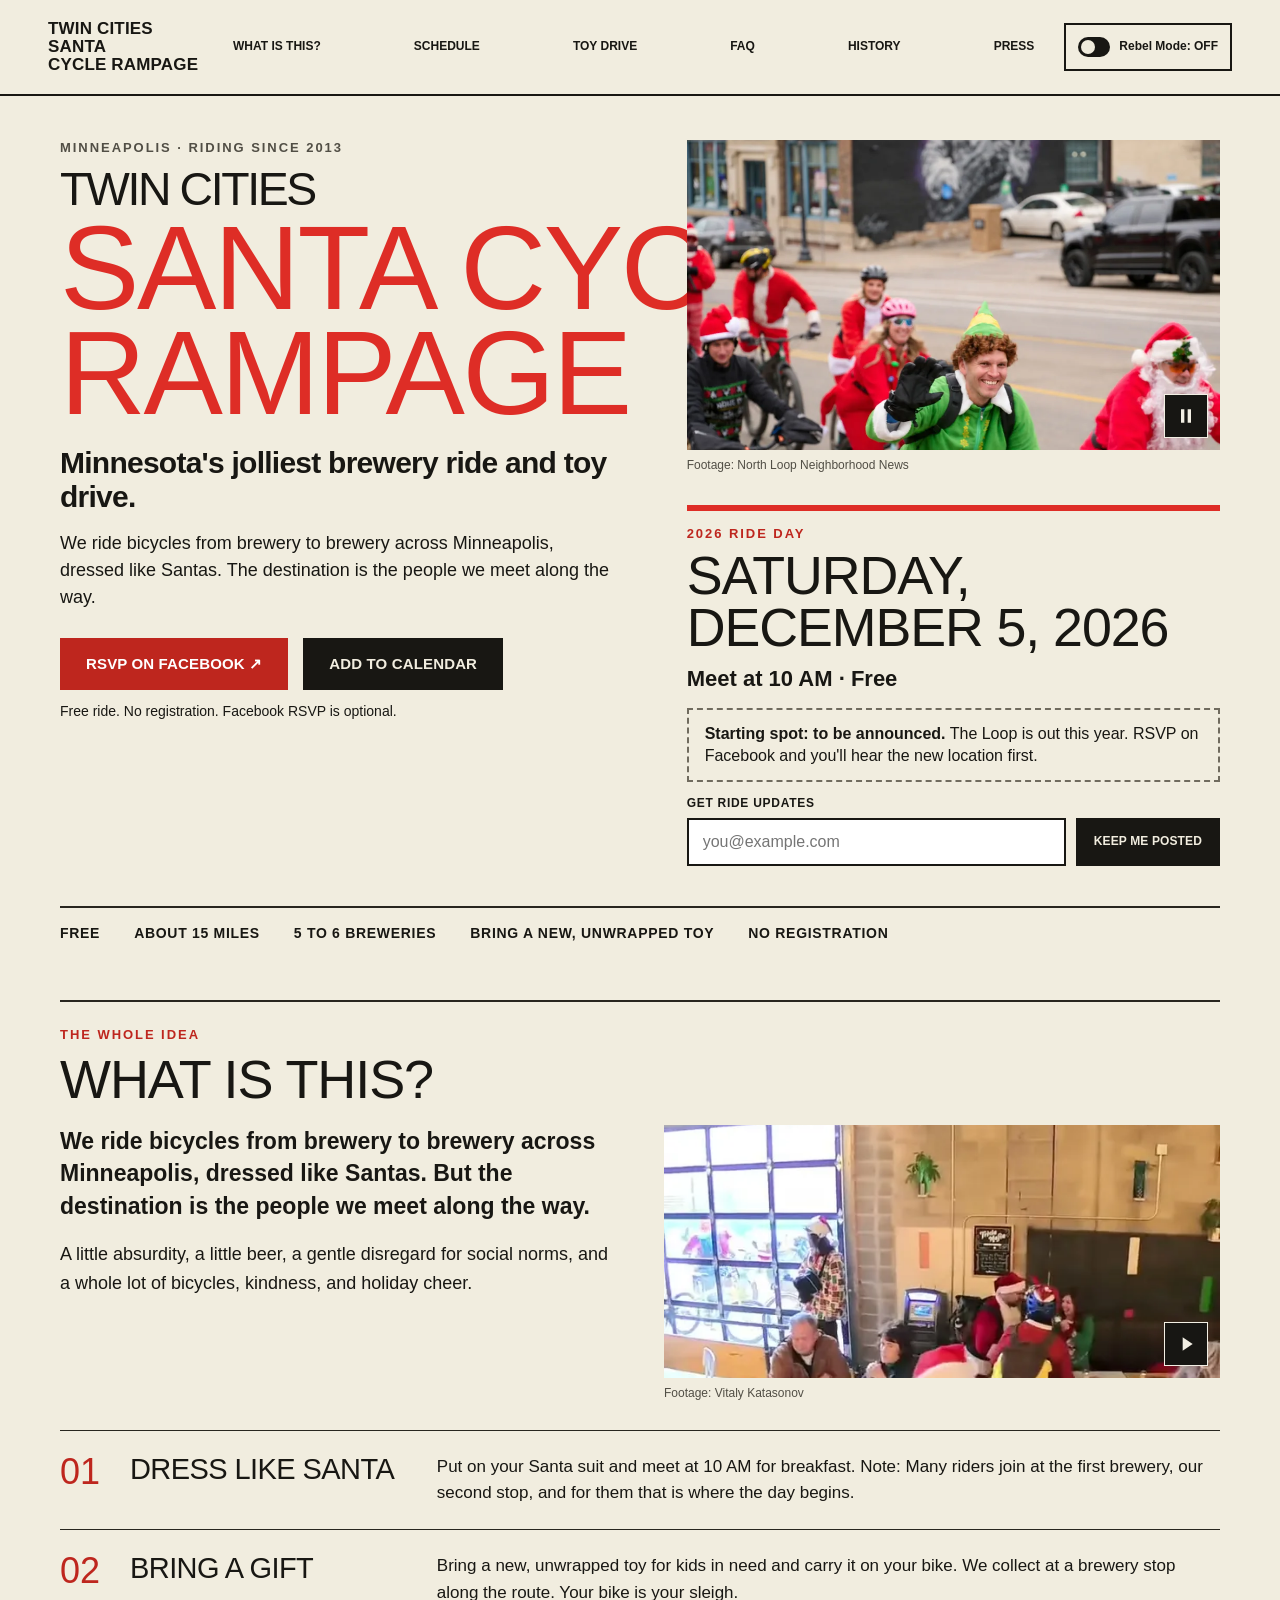
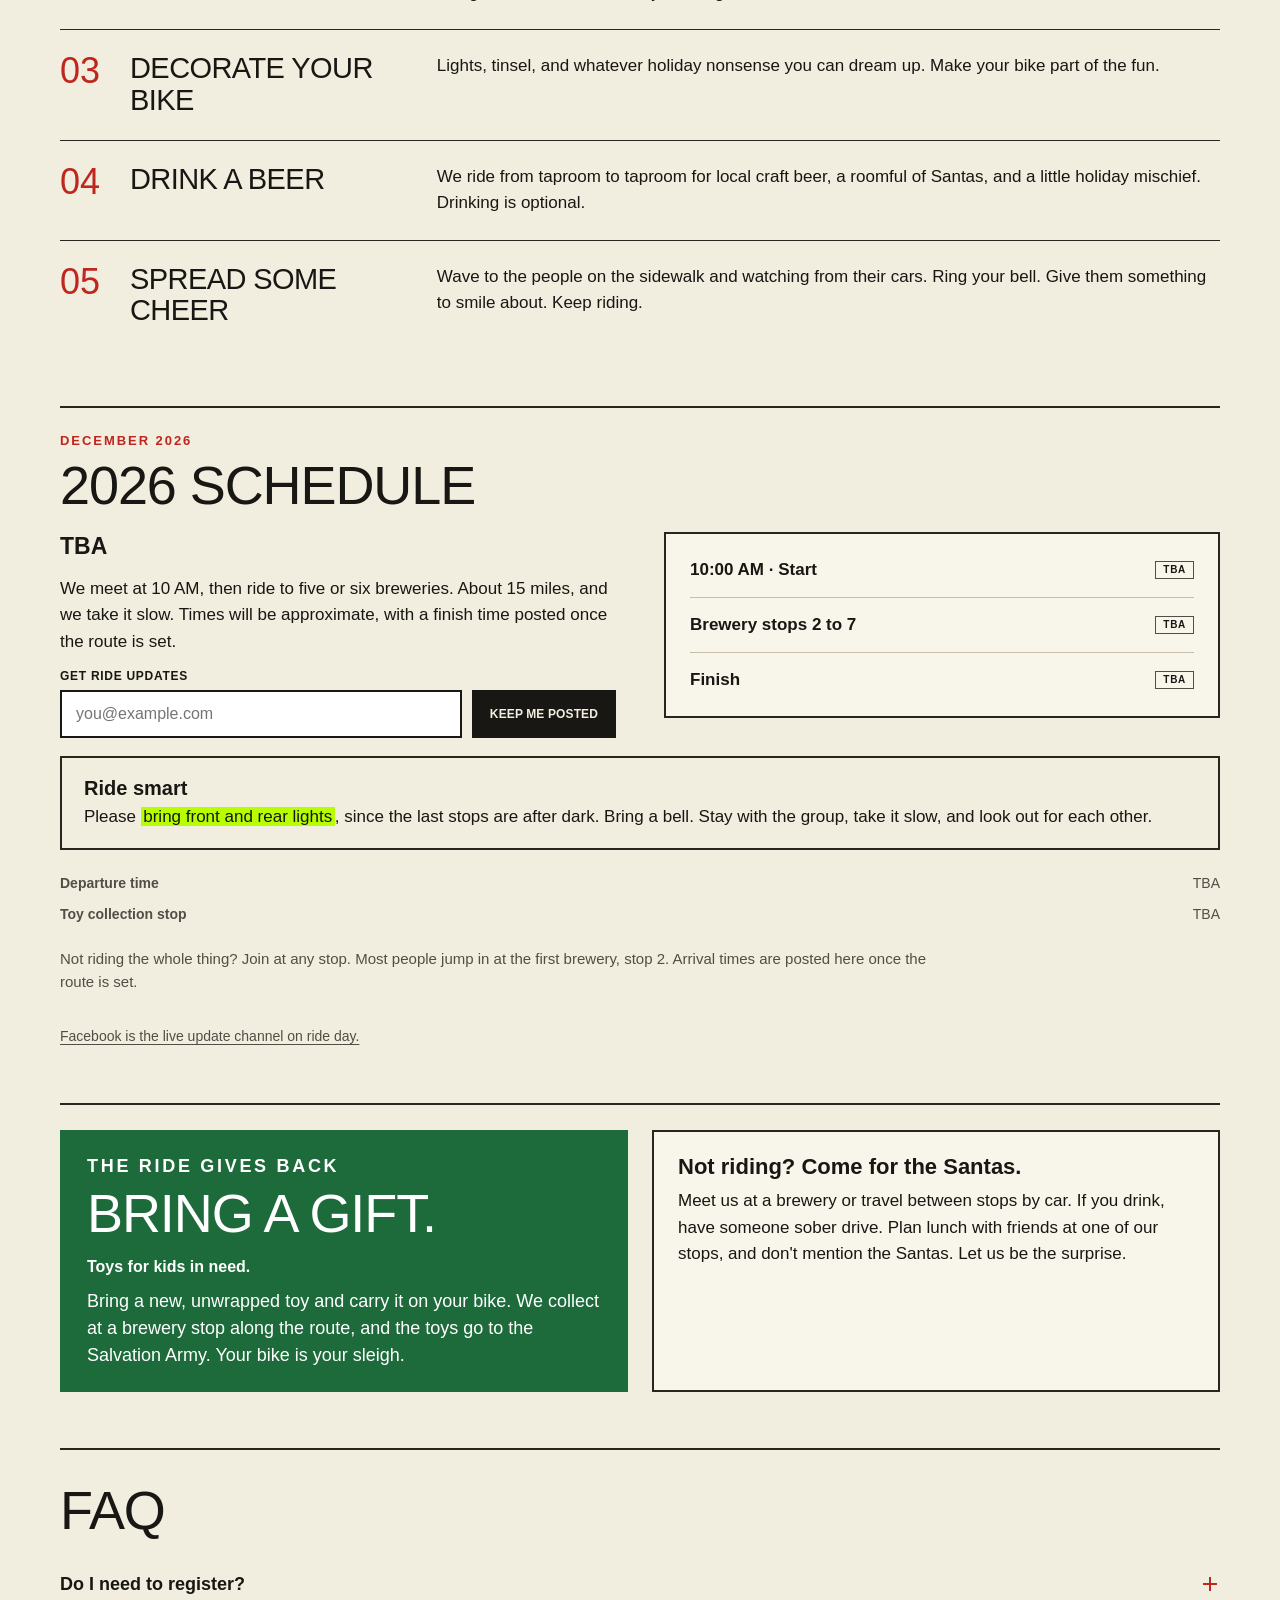
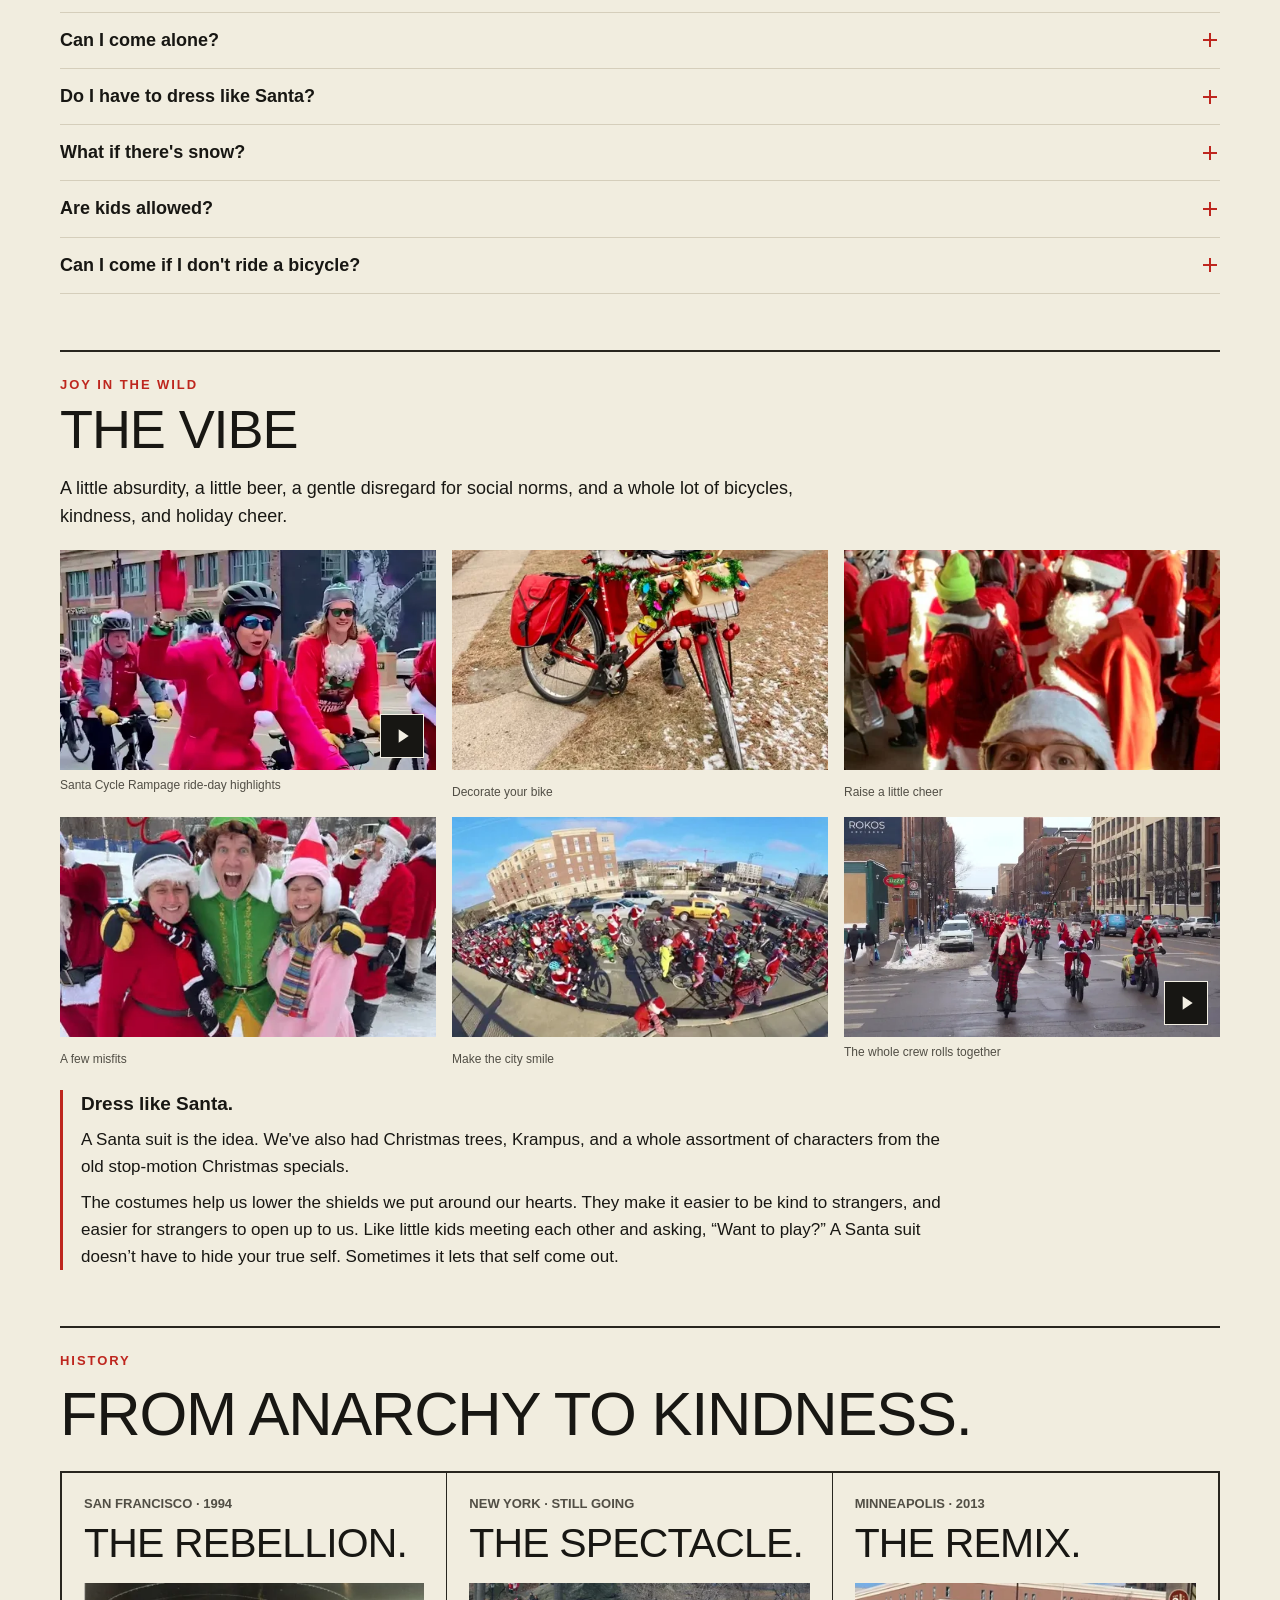
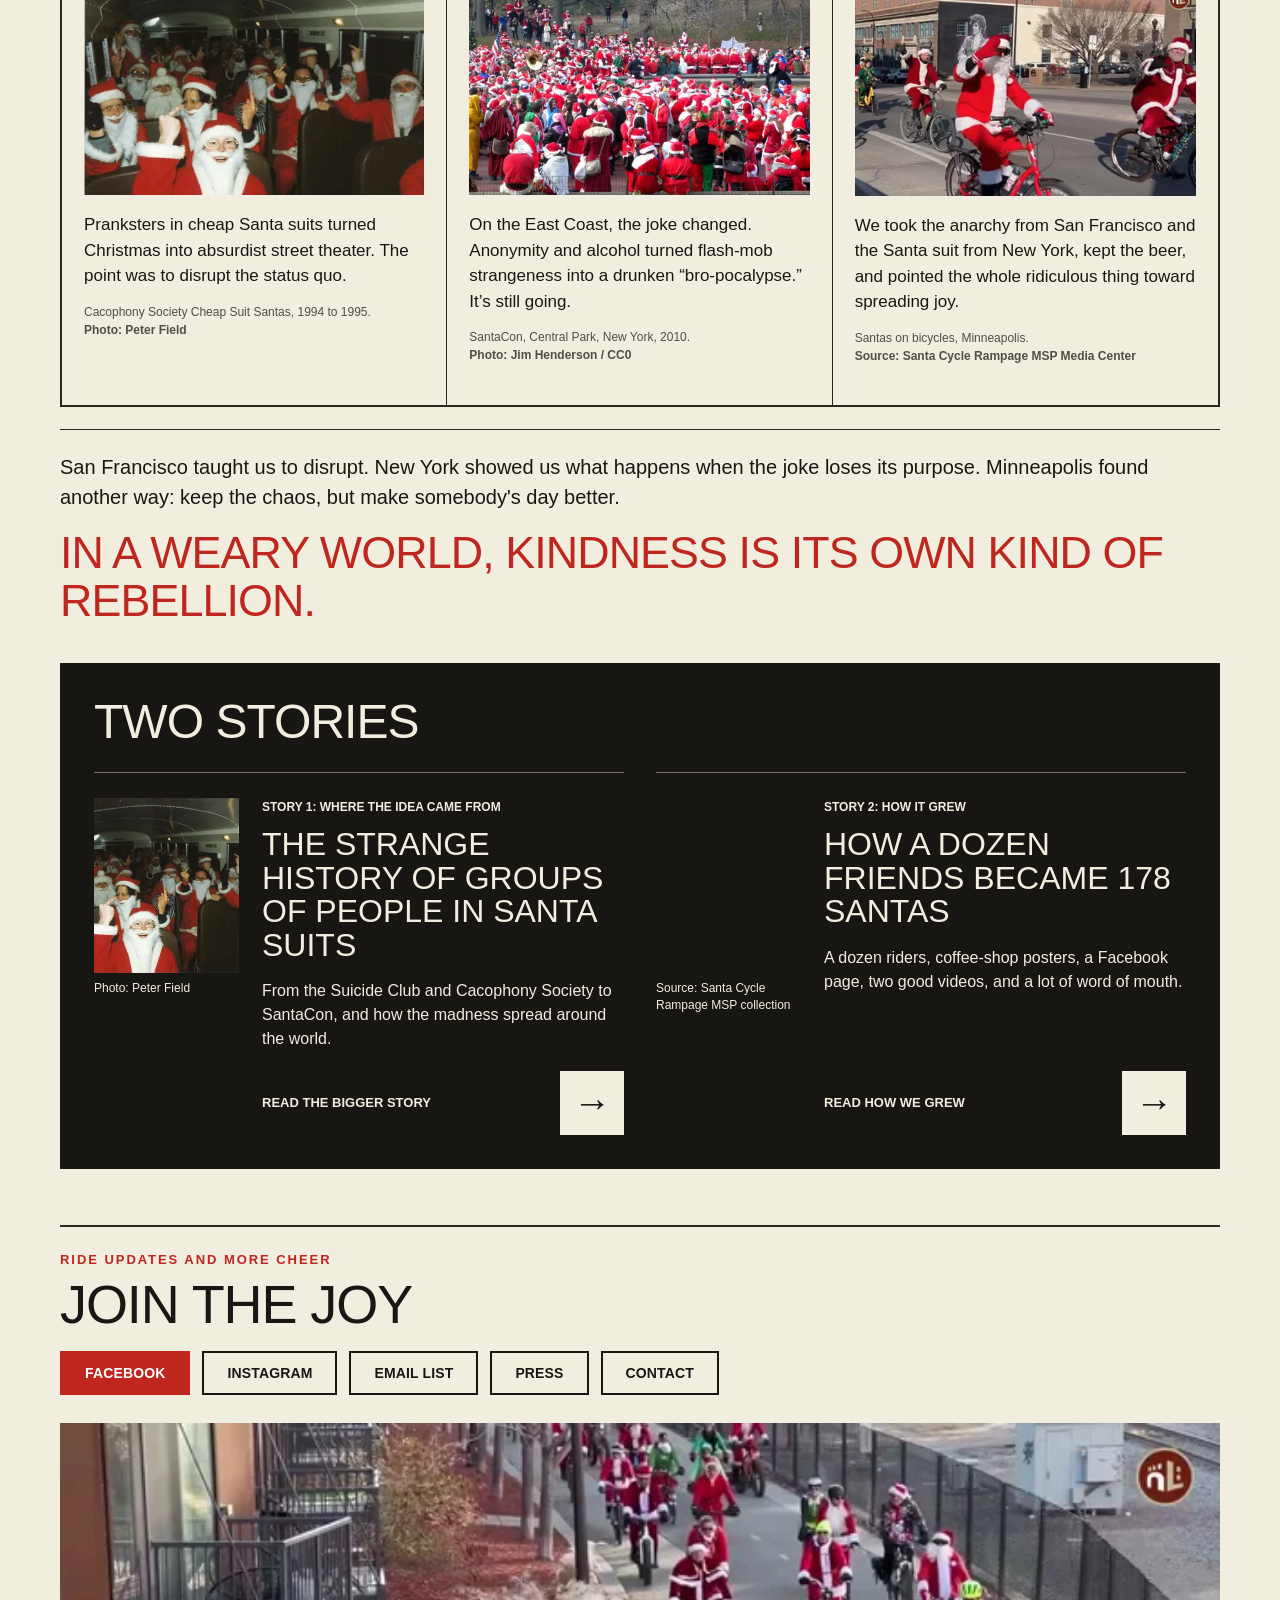
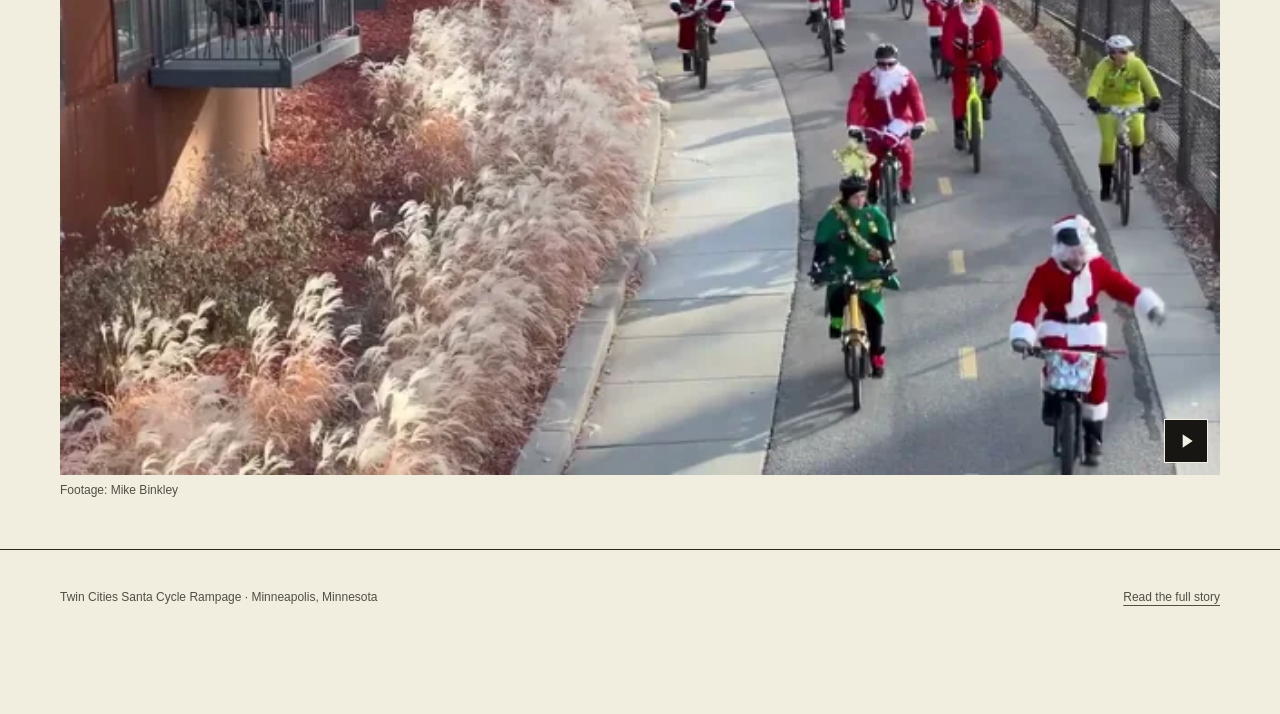
==== commit a228ab43: "Show default mode first on homepage" ====
--- a/index.html
+++ b/index.html
@@ -1,5 +1,5 @@
 <!doctype html>
-<html lang="en" data-page-mode="rebel" data-site-mode="rebel"><head>
+<html lang="en" data-page-mode="default" data-site-mode="default" data-default-first="true"><head>
 <meta charset="utf-8"><meta name="viewport" content="width=device-width,initial-scale=1"><meta name="theme-color" content="#f1eddf"><meta name="robots" content="index,follow"><title>Twin Cities Santa Cycle Rampage 2026</title><meta name="description" content="We ride bicycles from brewery to brewery across Minneapolis, dressed like Santas. The destination is the people we meet along the way."><link rel="canonical" href="https://santacyclerampagemsp.org/"><link rel="icon" href="favicon.ico"><link rel="apple-touch-icon" href="apple-touch-icon.png"><meta property="og:type" content="website"><meta property="og:title" content="Twin Cities Santa Cycle Rampage 2026"><meta property="og:description" content="We ride bicycles from brewery to brewery across Minneapolis, dressed like Santas. The destination is the people we meet along the way."><meta property="og:url" content="https://santacyclerampagemsp.org/"><meta property="og:image" content="https://santacyclerampagemsp.org/assets/social-share-prince.jpg"><meta property="og:image:width" content="1200"><meta property="og:image:height" content="630"><meta property="og:image:alt" content="Santa-costumed cyclists riding past the Prince mural in Minneapolis"><meta name="twitter:card" content="summary_large_image"><meta name="twitter:title" content="Twin Cities Santa Cycle Rampage 2026"><meta name="twitter:description" content="We ride bicycles from brewery to brewery across Minneapolis, dressed like Santas. The destination is the people we meet along the way."><meta name="twitter:image" content="https://santacyclerampagemsp.org/assets/social-share-prince.jpg"><script src="site-assets/mode-boot.js?v=2388454eb3"></script><link rel="stylesheet" href="site-assets/default.css?v=2b48d3f30b"><link rel="stylesheet" href="site-assets/components.css?v=9ea05fdb95"><link rel="stylesheet" href="site-assets/rebel.css?v=9afa2cc4dd"><link rel="stylesheet" href="site-assets/pages.css?v=cdbee943a2"><script type="application/ld+json">{
   "@context": "https://schema.org",
   "@type": "Event",
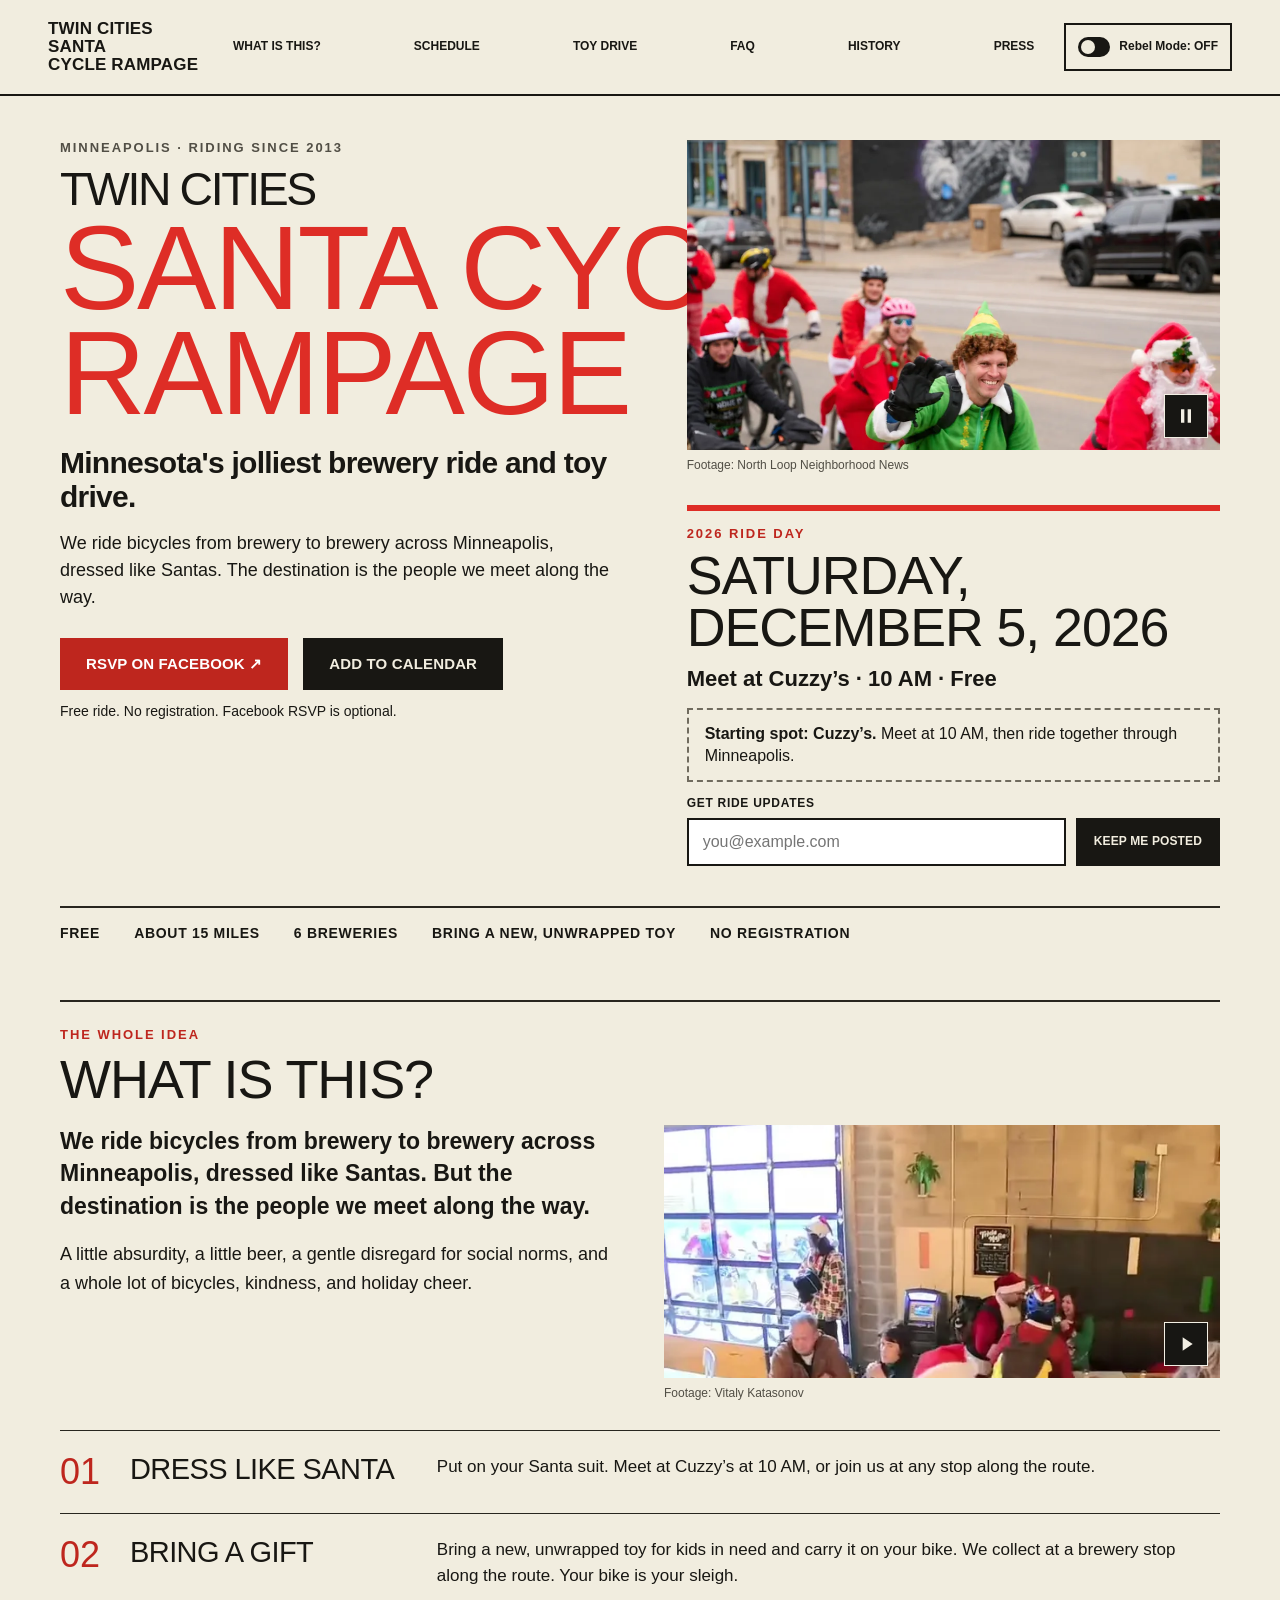
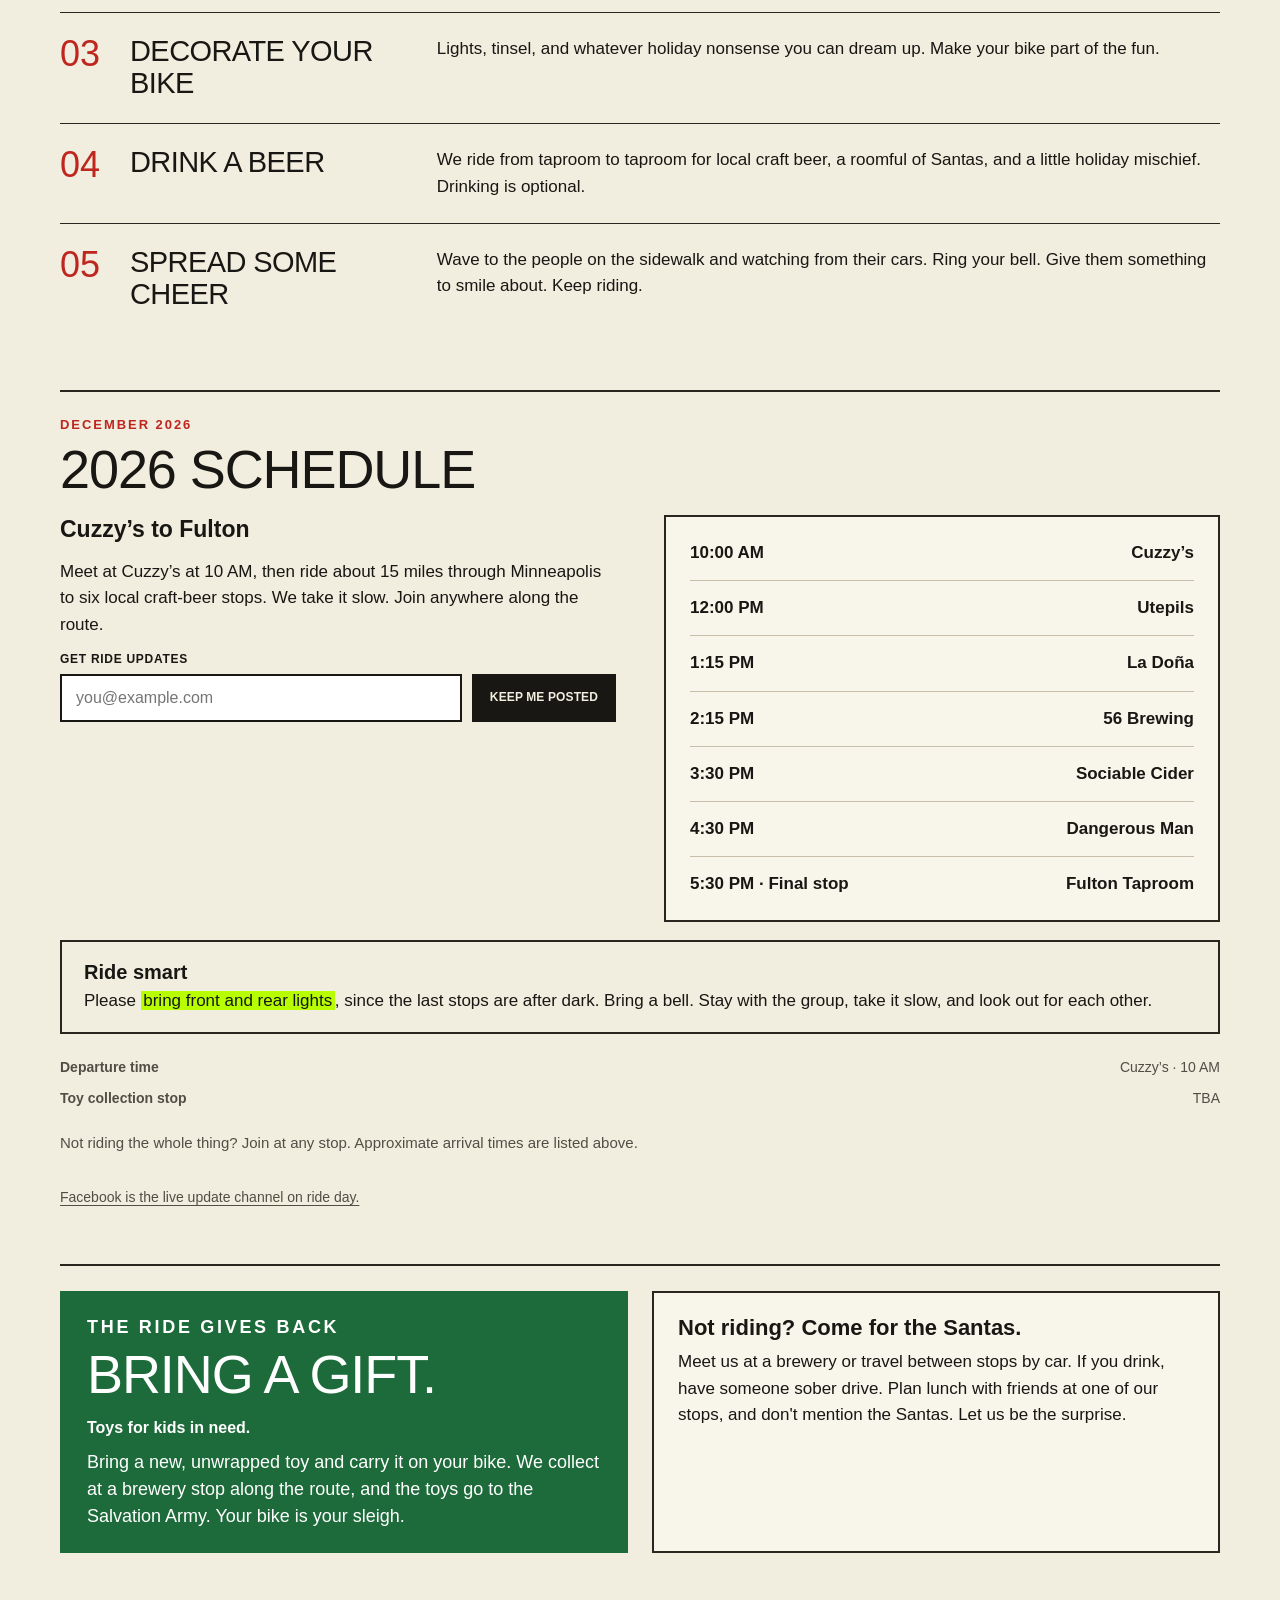
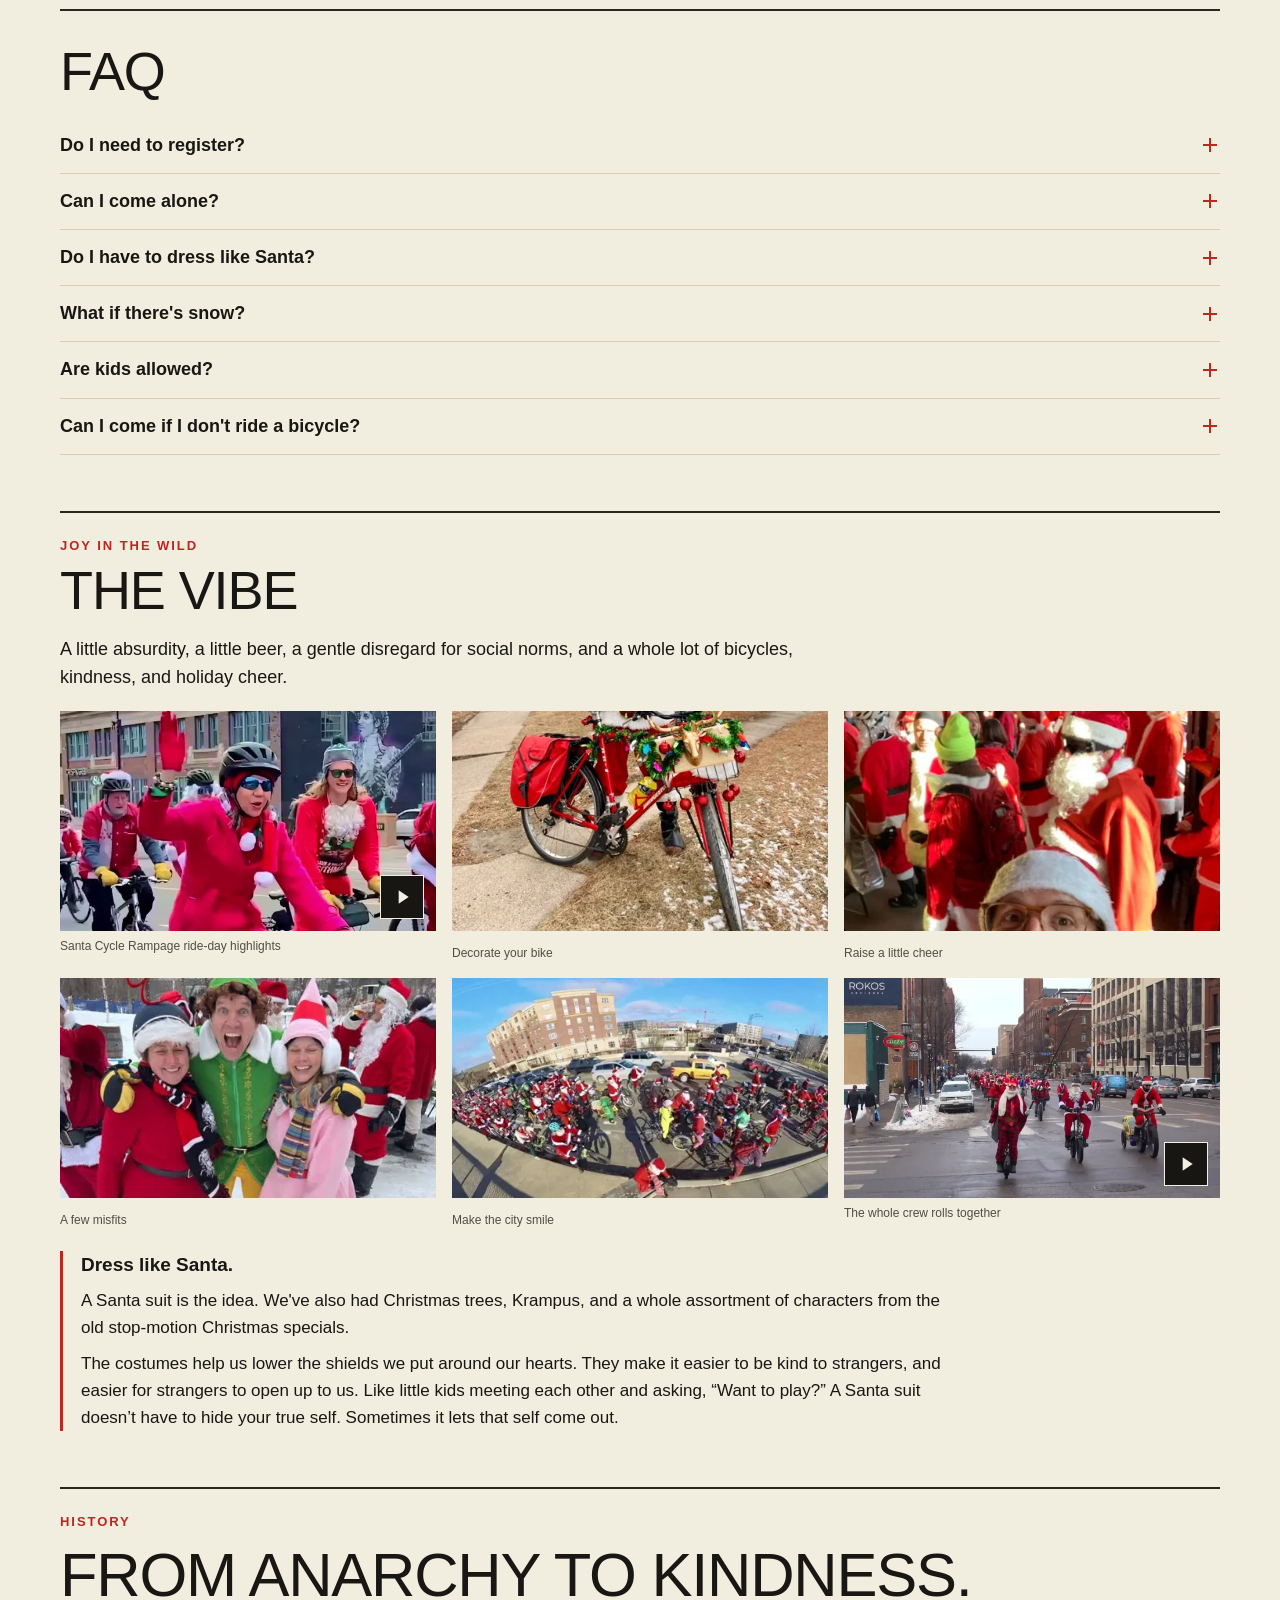
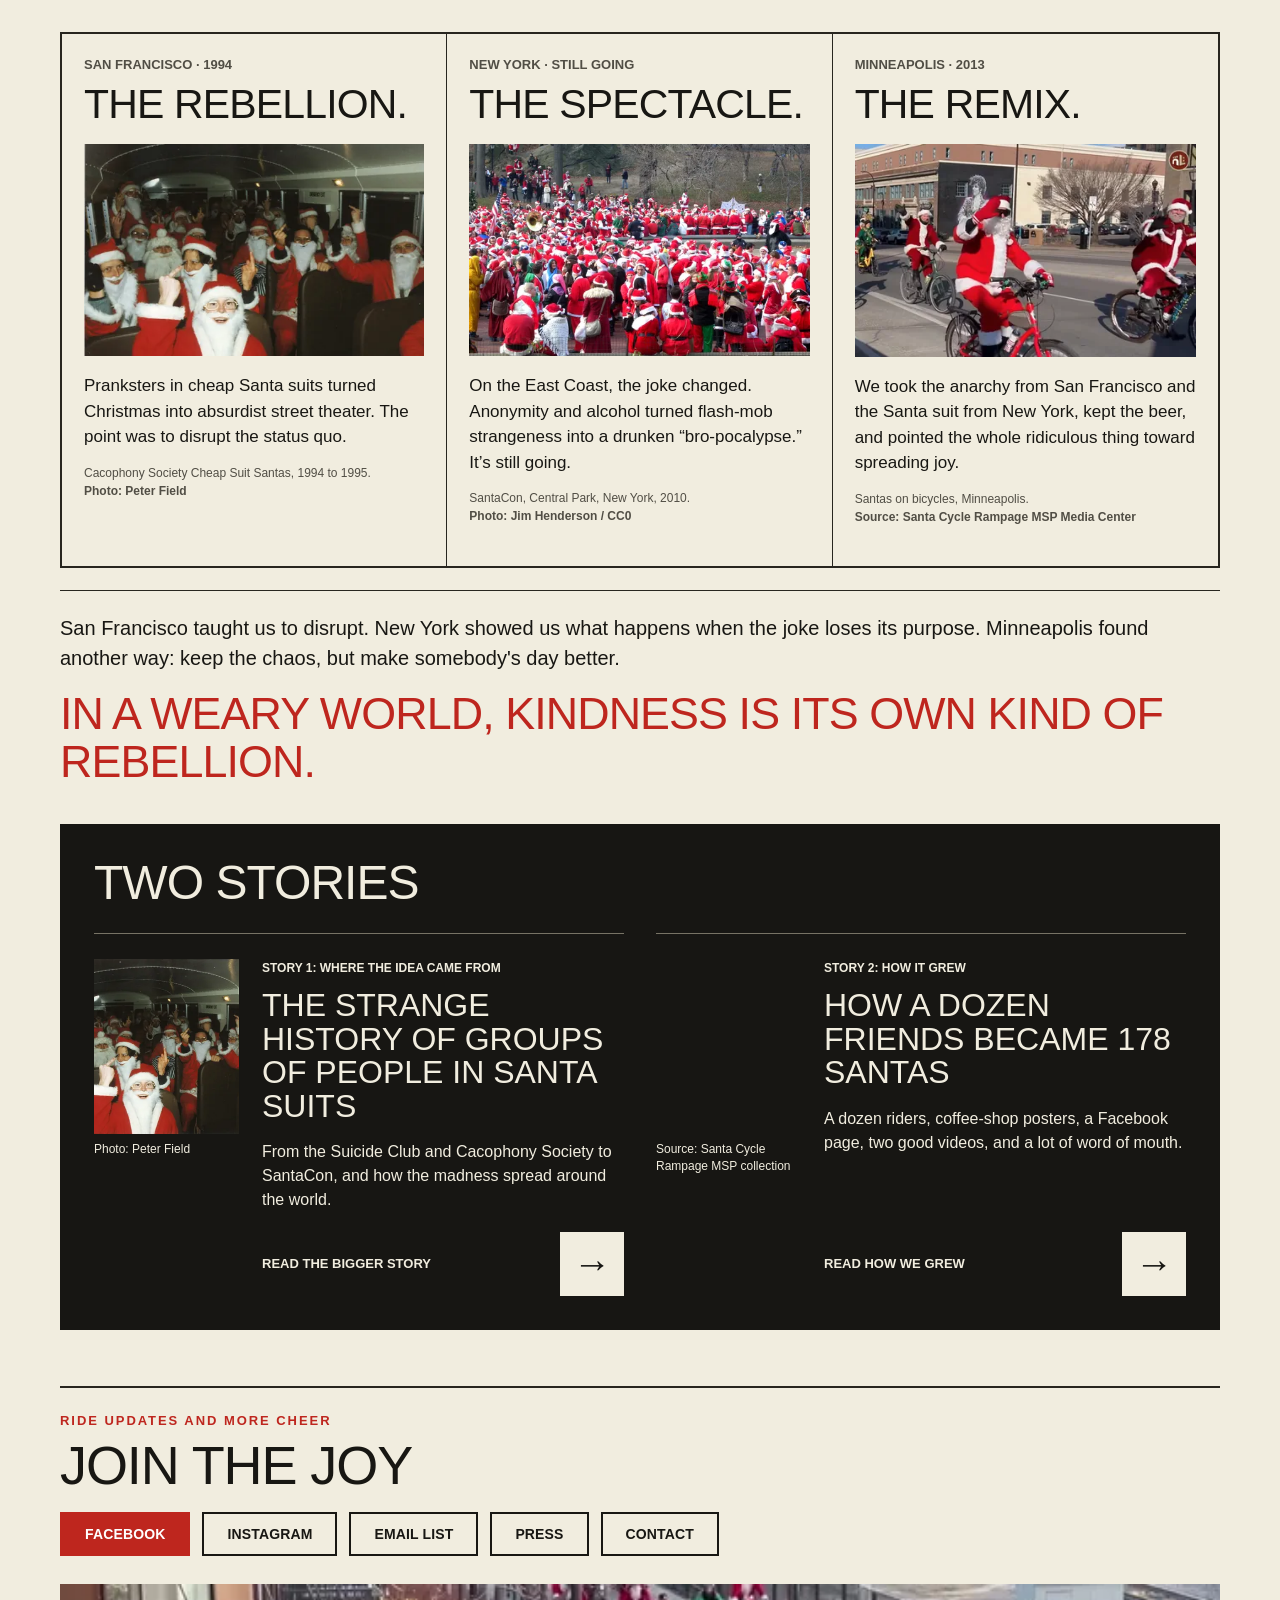
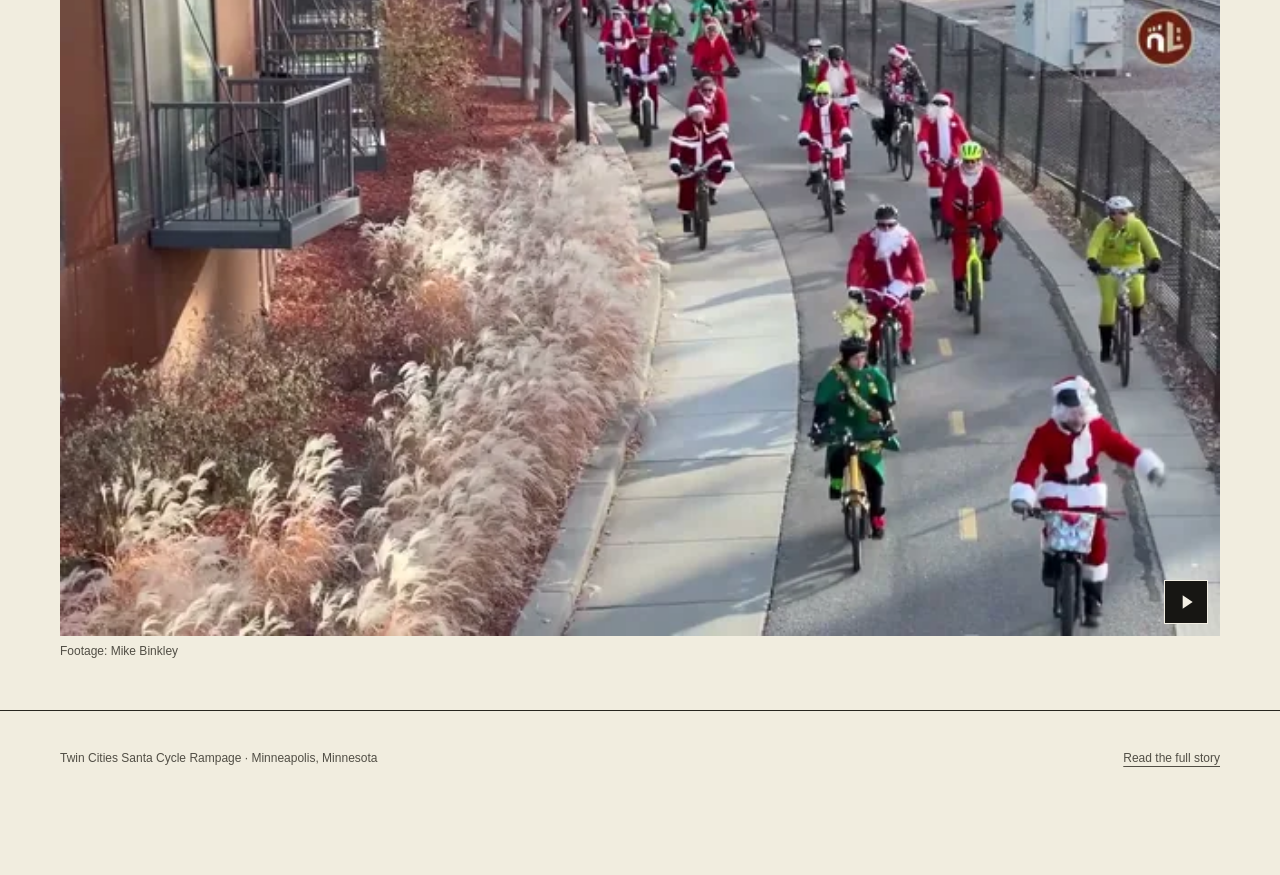
==== commit a5af6ebb: "Publish confirmed 2026 start and brewery stops" ====
--- a/index.html
+++ b/index.html
@@ -30,10 +30,10 @@
 <p class="hero-tagline">Minnesota's jolliest brewery ride and toy drive.</p>
 <p class="hero-description default-only">We ride bicycles from brewery to brewery across Minneapolis, dressed like Santas. The destination is the people we meet along the way.</p>
 <div class="monster-art rebel-only" data-monster-media data-takeover="video"><figure class="hero-film"><video data-ambient id="video-hero" muted loop playsinline preload="none" poster="assets/optimized/hero-waving-elf-composite-1023.webp" aria-label="Santa-costumed cyclists riding through Minneapolis" fetchpriority="high" data-poster-source="assets/hero-waving-elf-composite.jpg"><source data-src="assets/mobile/rampage-loop-mobile-720-q29-90d1db01.mp4" media="(max-width: 900px)" type="video/mp4" data-media-source="assets/rampage-loop.mp4"><source data-src="assets/mobile/rampage-loop-desktop-90d1db01.mp4" type="video/mp4"></video><figcaption class="media-caption">Footage: North Loop Neighborhood News</figcaption></figure><img class="mockup-monster" src="assets/mobile/monster-hero-monster-user-800-9d047e62.webp" width="1122" height="1402" alt="Santa monster holding the bicycle handlebars, with red and neon-yellow splashes" aria-hidden="true" fetchpriority="low" decoding="async" srcset="assets/mobile/monster-hero-monster-user-480-9d047e62.webp 480w, assets/mobile/monster-hero-monster-user-800-9d047e62.webp 800w, assets/mobile/monster-hero-monster-user-1122-9d047e62.webp 1122w" sizes="(max-width: 900px) 90vw, 600px" data-media-source="assets/monster/hero-monster-user.png" loading="lazy"></div>
-<div class="default-hero-slot default-only" data-default-hero-slot></div><aside class="date-card" id="when-where" aria-labelledby="ride-date"><p class="eyebrow">2026 ride day</p><h2 class="display ride-date" id="ride-date"><time datetime="2026-12-05T10:00:00-06:00"><span>Saturday,</span><span>December 5, 2026</span></time></h2><p class="meet-time">Meet at 10 AM · Free</p><div class="location-status"><strong>Starting spot: to be announced.</strong> The Loop is out this year. RSVP on Facebook and you'll hear the new location first.</div><details class="compact-location rebel-only"><summary>Starting location: TBA</summary><div class="compact-location-copy"><strong>Starting spot: to be announced.</strong> The Loop is out this year. RSVP on Facebook and you'll hear the new location first.</div></details><form class="email-signup" action="https://assets.mailerlite.com/jsonp/2739403/forms/202239538838374374/subscribe" method="post"><label for="location-email">Get ride updates</label><div class="email-fields"><input id="location-email" name="fields[email]" type="email" autocomplete="email" placeholder="you@example.com" required><button class="button button-secondary" type="submit">Keep me posted</button></div><input type="hidden" name="ml-submit" value="1"><input type="hidden" name="anticsrf" value="true"><p class="email-signup-status" role="status" aria-live="polite" hidden></p><p class="email-signup-fallback" hidden><a href="https://preview.mailerlite.io/forms/2739403/202239538838374374/share" target="_blank" rel="noopener">Open the signup page instead ↗</a></p><noscript><p>JavaScript is needed for inline signup. <a href="https://preview.mailerlite.io/forms/2739403/202239538838374374/share">Sign up on MailerLite</a>.</p></noscript></form></aside>
+<div class="default-hero-slot default-only" data-default-hero-slot></div><aside class="date-card" id="when-where" aria-labelledby="ride-date"><p class="eyebrow">2026 ride day</p><h2 class="display ride-date" id="ride-date"><time datetime="2026-12-05T10:00:00-06:00"><span>Saturday,</span><span>December 5, 2026</span></time></h2><p class="meet-time">Meet at 10 AM · Free</p><div class="location-status"><strong>Start at Cuzzy’s in the North Loop.</strong> Meet at 10 AM on Saturday, December 5.</div><details class="compact-location rebel-only"><summary>Starting location: Cuzzy’s</summary><div class="compact-location-copy"><strong>Start at Cuzzy’s in the North Loop.</strong> Meet at 10 AM on Saturday, December 5.</div></details><form class="email-signup" action="https://assets.mailerlite.com/jsonp/2739403/forms/202239538838374374/subscribe" method="post"><label for="location-email">Get ride updates</label><div class="email-fields"><input id="location-email" name="fields[email]" type="email" autocomplete="email" placeholder="you@example.com" required><button class="button button-secondary" type="submit">Keep me posted</button></div><input type="hidden" name="ml-submit" value="1"><input type="hidden" name="anticsrf" value="true"><p class="email-signup-status" role="status" aria-live="polite" hidden></p><p class="email-signup-fallback" hidden><a href="https://preview.mailerlite.io/forms/2739403/202239538838374374/share" target="_blank" rel="noopener">Open the signup page instead ↗</a></p><noscript><p>JavaScript is needed for inline signup. <a href="https://preview.mailerlite.io/forms/2739403/202239538838374374/share">Sign up on MailerLite</a>.</p></noscript></form></aside>
 <div class="hero-actions"><a class="button" href="https://www.facebook.com/events/1972798296683555/" target="_blank" rel="noopener">RSVP on Facebook ↗</a><a class="button button-secondary" href="santa-cycle-rampage-2026.ics" download>Add to calendar</a></div>
 <p class="free-note">Free ride. No registration. Facebook RSVP is optional.</p>
-<ul class="quick-facts" aria-label="Quick facts"><li>Free</li><li><svg class="monster-fact-icon" viewBox="0 0 24 24" aria-hidden="true" focusable="false"><path d="M5 18c0-4 14-1 14-6 0-3-7-1-7-5 M12 7c-2-2-3-4-3-5a3 3 0 0 1 6 0c0 1-1 3-3 5Z M3 18h4"/></svg><span>About 15 miles</span></li><li><svg class="monster-fact-icon" viewBox="0 0 24 24" aria-hidden="true" focusable="false"><path d="M5 5h11v15H5z M16 7h3a2 2 0 0 1 2 2v5a2 2 0 0 1-2 2h-3 M8 2v3 M12 1v4"/></svg><span>5 to 6 breweries</span></li><li><svg class="monster-fact-icon" viewBox="0 0 24 24" aria-hidden="true" focusable="false"><path d="M3 9h18v4H3z M5 13v9h14v-9 M12 9v13 M12 9C3 9 5-1 10 4l2 5Zm0 0c9 0 7-10 2-5l-2 5Z"/></svg><span>Bring a new, unwrapped toy</span></li><li>No registration</li></ul>
+<ul class="quick-facts" aria-label="Quick facts"><li>Free</li><li><svg class="monster-fact-icon" viewBox="0 0 24 24" aria-hidden="true" focusable="false"><path d="M5 18c0-4 14-1 14-6 0-3-7-1-7-5 M12 7c-2-2-3-4-3-5a3 3 0 0 1 6 0c0 1-1 3-3 5Z M3 18h4"/></svg><span>About 15 miles</span></li><li><svg class="monster-fact-icon" viewBox="0 0 24 24" aria-hidden="true" focusable="false"><path d="M5 5h11v15H5z M16 7h3a2 2 0 0 1 2 2v5a2 2 0 0 1-2 2h-3 M8 2v3 M12 1v4"/></svg><span>6 breweries</span></li><li><svg class="monster-fact-icon" viewBox="0 0 24 24" aria-hidden="true" focusable="false"><path d="M3 9h18v4H3z M5 13v9h14v-9 M12 9v13 M12 9C3 9 5-1 10 4l2 5Zm0 0c9 0 7-10 2-5l-2 5Z"/></svg><span>Bring a new, unwrapped toy</span></li><li>No registration</li></ul>
 </div></section>
 <div class="wrap"><div class="content-sections">
 <section class="content-section what-section" id="what" aria-label="What is this?">
@@ -42,7 +42,7 @@
 <p>The suit helps them lower their guard, while being part of a whole ridiculous group of Santas lets us lower ours and be openly joyful.</p>
 <p>We bring toys for kids and ride from brewery to brewery through Minneapolis, but the people we meet are the destination.</p><p class="manifesto-closing"><span class="manifesto-preface">That’s our particular brand of mayhem:</span> <strong class="manifesto-rebellion">in a weary world, kindness is its own kind of rebellion.</strong></p></div></div></section>
 <section class="content-section uprising-section rebel-only" id="uprising" aria-labelledby="uprising-title"><div class="uprising-masthead"><figure class="chocolate-collage rebel-only"><img class="archive-cutout" width="1356" height="1160" src="assets/mobile/monster-chocolate-clean-800-546a2b81.webp" alt="Chocolate-headed racing cyclists from the 2017 Santa Cycle Rampage poster" loading="lazy" decoding="async" srcset="assets/mobile/monster-chocolate-clean-480-546a2b81.webp 480w, assets/mobile/monster-chocolate-clean-800-546a2b81.webp 800w, assets/mobile/monster-chocolate-clean-1200-546a2b81.webp 1200w" sizes="(max-width: 900px) 100vw, 660px" data-media-source="assets/monster/chocolate-clean.png"></figure><p class="eyebrow">The whole crew rolls together</p><h2 class="display section-title" id="uprising-title">The five-step uprising.</h2></div><div data-brewery-slot="rebel"><figure class="wide-film brewery-film"><video data-ambient id="video-brewery" muted loop playsinline preload="none" aria-label="A roomful of Santas at La Doña brewery" data-poster="assets/mobile/ladona-room-pan-poster-640-ef654288.webp" data-poster-source="assets/ladona-room-pan-poster.jpg"><source data-src="assets/mobile/ladona-room-pan-slower-mobile-6201dfd1.mp4" media="(max-width: 900px)" type="video/mp4" data-media-source="assets/ladona-room-pan-slower.mp4"><source data-src="assets/mobile/ladona-room-pan-slower-desktop-6201dfd1.mp4" type="video/mp4"></video><figcaption class="media-caption">Footage: Vitaly Katasonov</figcaption></figure></div><div data-steps-slot="rebel"><ol class="participation-steps" data-step-rows aria-label="Five ways to join the ride"><li><span class="participation-number" aria-hidden="true">01</span><h3 class="display">Dress like Santa</h3><p><span class="default-only">Put on your Santa suit and meet at 10 AM for breakfast. Note: Many riders join at the first brewery, our second stop, and for them that is where the day begins.</span><span class="rebel-only">Put on the suit. Give people something other than bad news to stare at. Meet at 10 AM for breakfast, or join at the first brewery, our second stop. Plenty of us start there.</span></p></li><li><span class="participation-number" aria-hidden="true">02</span><h3 class="display">Bring a gift</h3><p><span class="default-only">Bring a new, unwrapped toy for kids in need and carry it on your bike. We collect at a brewery stop along the route. Your bike is your sleigh.</span><span class="rebel-only">Give a damn about somebody you may never meet. Bring a new, unwrapped toy for kids in need and carry it on your bike. We collect at a brewery stop along the route. Your bike is your sleigh.</span></p></li><li><span class="participation-number" aria-hidden="true">03</span><h3 class="display">Decorate your bike</h3><p><span class="default-only">Lights, tinsel, and whatever holiday nonsense you can dream up. Make your bike part of the fun.</span><span class="rebel-only">Tinsel. Lights. An unreasonable amount of holiday nonsense. Make your bike look like somebody still knows how to have fun.</span></p></li><li><span class="participation-number" aria-hidden="true">04</span><h3 class="display">Drink a beer</h3><p><span class="default-only">We ride from taproom to taproom for local craft beer, a roomful of Santas, and a little holiday mischief. Drinking is optional.</span><span class="rebel-only">Drink local craft beer with a roomful of ridiculous Santas. We ride from taproom to taproom across Minneapolis. The beer is part of the bash. Drinking is optional.</span></p><span class="cast-flow rebel-only" aria-hidden="true"></span><figure class="site-cutout cast-beer rebel-only" aria-hidden="true"><span class="cutout-print"><img src="assets/mobile/monster-cast-many-eyed-santa-480-f7ba1350.webp" width="1217" height="1293" alt="" loading="lazy" decoding="async" draggable="false" srcset="assets/mobile/monster-cast-many-eyed-santa-240-f7ba1350.webp 240w, assets/mobile/monster-cast-many-eyed-santa-360-f7ba1350.webp 360w, assets/mobile/monster-cast-many-eyed-santa-480-f7ba1350.webp 480w" sizes="145px" data-media-source="assets/monster/cast-many-eyed-santa.webp"></span></figure></li><li><span class="participation-number" aria-hidden="true">05</span><h3 class="display">Spread some cheer</h3><p><span class="default-only">Wave to the people on the sidewalk and watching from their cars. Ring your bell. Give them something to smile about. Keep riding.</span><span class="rebel-only">Wave first. Ring your bell. Be the ridiculous thing that snaps somebody out of a lousy day. We spread cheer, not fear.</span></p></li></ol></div></section>
-<section class="content-section schedule-section" id="schedule" aria-labelledby="schedule-title"><span class="legacy-section-anchor" id="stops" aria-hidden="true"></span><p class="eyebrow">December 2026</p><h2 class="display section-title" id="schedule-title">2026 schedule</h2><div class="schedule-layout"><div class="schedule-summary"><h3 class="schedule-heading">TBA</h3><p class="schedule-description">We meet at 10 AM, then ride to five or six breweries. About 15 miles, and we take it slow. Times will be approximate, with a finish time posted once the route is set.</p><form class="email-signup" action="https://assets.mailerlite.com/jsonp/2739403/forms/202239538838374374/subscribe" method="post"><label for="schedule-email">Get ride updates</label><div class="email-fields"><input id="schedule-email" name="fields[email]" type="email" autocomplete="email" placeholder="you@example.com" required><button class="button button-secondary" type="submit">Keep me posted</button></div><input type="hidden" name="ml-submit" value="1"><input type="hidden" name="anticsrf" value="true"><p class="email-signup-status" role="status" aria-live="polite" hidden></p><p class="email-signup-fallback" hidden><a href="https://preview.mailerlite.io/forms/2739403/202239538838374374/share" target="_blank" rel="noopener">Open the signup page instead ↗</a></p><noscript><p>JavaScript is needed for inline signup. <a href="https://preview.mailerlite.io/forms/2739403/202239538838374374/share">Sign up on MailerLite</a>.</p></noscript></form></div><div class="schedule-route"><div class="schedule-card" aria-label="Route status"><div class="schedule-row"><div>10:00 AM · Start</div><span class="status-badge">TBA</span></div><div class="schedule-row"><span>Brewery stops 2 to 7</span><span class="status-badge">TBA</span></div><div class="schedule-row"><span>Finish</span><span class="status-badge">TBA</span></div></div><aside class="ride-smart" aria-labelledby="ride-smart-title"><span class="cast-flow rebel-only" aria-hidden="true"></span><figure class="site-cutout cast-doodle rebel-only" aria-hidden="true"><span class="cutout-print"><img src="assets/mobile/monster-cast-stick-bike-319-00cd9c91.webp" width="1536" height="1024" alt="" loading="lazy" decoding="async" draggable="false" srcset="assets/mobile/monster-cast-stick-bike-160-00cd9c91.webp 160w, assets/mobile/monster-cast-stick-bike-240-00cd9c91.webp 240w, assets/mobile/monster-cast-stick-bike-319-00cd9c91.webp 319w" sizes="(max-width: 900px) 108px, 150px" data-media-source="assets/monster/cast-stick-bike.webp"></span></figure><h3 id="ride-smart-title">Ride smart</h3><p>Please <mark class="lights-reminder">bring front and rear lights</mark>, since the last stops are after dark. Bring a bell. Stay with the group, take it slow, and look out for each other.</p></aside><dl class="schedule-logistics"><div><dt>Departure time</dt><dd>TBA</dd></div><div><dt>Toy collection stop</dt><dd>TBA</dd></div></dl><p class="schedule-join-note">Not riding the whole thing? Join at any stop. Most people jump in at the first brewery, stop 2. Arrival times are posted here once the route is set.</p></div><p class="schedule-channel"><a href="https://www.facebook.com/SantaCycleRampageMSP/" target="_blank" rel="noopener">Facebook is the live update channel on ride day.</a></p></div></section>
+<section class="content-section schedule-section" id="schedule" aria-labelledby="schedule-title"><span class="legacy-section-anchor" id="stops" aria-hidden="true"></span><p class="eyebrow">December 2026</p><h2 class="display section-title" id="schedule-title">2026 schedule</h2><div class="schedule-layout"><div class="schedule-summary"><h3 class="schedule-heading">The stops are set.</h3><p class="schedule-description">Meet at Cuzzy’s at 10 AM, then ride together to six breweries. Check the <a href="https://www.facebook.com/events/1972798296683555/" target="_blank" rel="noopener">Facebook event for the announced stop times</a>. Times are approximate. The exact route between stops stays unpublished.</p><form class="email-signup" action="https://assets.mailerlite.com/jsonp/2739403/forms/202239538838374374/subscribe" method="post"><label for="schedule-email">Get ride updates</label><div class="email-fields"><input id="schedule-email" name="fields[email]" type="email" autocomplete="email" placeholder="you@example.com" required><button class="button button-secondary" type="submit">Keep me posted</button></div><input type="hidden" name="ml-submit" value="1"><input type="hidden" name="anticsrf" value="true"><p class="email-signup-status" role="status" aria-live="polite" hidden></p><p class="email-signup-fallback" hidden><a href="https://preview.mailerlite.io/forms/2739403/202239538838374374/share" target="_blank" rel="noopener">Open the signup page instead ↗</a></p><noscript><p>JavaScript is needed for inline signup. <a href="https://preview.mailerlite.io/forms/2739403/202239538838374374/share">Sign up on MailerLite</a>.</p></noscript></form></div><div class="schedule-route"><div class="schedule-card" aria-label="Confirmed ride stops"><div class="schedule-row"><div>10:00 AM · Start</div><span>Cuzzy’s</span></div><div class="schedule-row"><span>Stop 2</span><span>Utepils</span></div><div class="schedule-row"><span>Stop 3</span><span>La Doña</span></div><div class="schedule-row"><span>Stop 4</span><span>56 Brewing</span></div><div class="schedule-row"><span>Stop 5</span><span>Sociable</span></div><div class="schedule-row"><span>Stop 6</span><span>Dangerous Man</span></div><div class="schedule-row"><span>Stop 7 · Last stop</span><span>Fulton</span></div></div><aside class="ride-smart" aria-labelledby="ride-smart-title"><span class="cast-flow rebel-only" aria-hidden="true"></span><figure class="site-cutout cast-doodle rebel-only" aria-hidden="true"><span class="cutout-print"><img src="assets/mobile/monster-cast-stick-bike-319-00cd9c91.webp" width="1536" height="1024" alt="" loading="lazy" decoding="async" draggable="false" srcset="assets/mobile/monster-cast-stick-bike-160-00cd9c91.webp 160w, assets/mobile/monster-cast-stick-bike-240-00cd9c91.webp 240w, assets/mobile/monster-cast-stick-bike-319-00cd9c91.webp 319w" sizes="(max-width: 900px) 108px, 150px" data-media-source="assets/monster/cast-stick-bike.webp"></span></figure><h3 id="ride-smart-title">Ride smart</h3><p>Please <mark class="lights-reminder">bring front and rear lights</mark>, since the last stops are after dark. Bring a bell. Stay with the group, take it slow, and look out for each other.</p></aside><dl class="schedule-logistics"><div><dt>Departure time</dt><dd>TBA</dd></div><div><dt>Toy collection stop</dt><dd>TBA</dd></div></dl><p class="schedule-join-note">Not riding the whole thing? Join at any stop. Most people jump in at the first brewery, stop 2. See the Facebook event for approximate arrival times.</p></div><p class="schedule-channel"><a href="https://www.facebook.com/SantaCycleRampageMSP/" target="_blank" rel="noopener">Facebook is the live update channel on ride day.</a></p></div></section>
 <section class="content-section gifts-section" id="toy" aria-labelledby="gift-title"><span class="cast-flow rebel-only" aria-hidden="true"></span><span class="legacy-section-anchor" id="gifts" aria-hidden="true"></span><div class="gift-panel"><figure class="site-cutout cast-wave rebel-only" aria-hidden="true"><span class="cutout-print"><img src="assets/mobile/monster-cast-crayon-wave-640-9e44b4a9.webp" width="1129" height="1393" alt="" loading="lazy" decoding="async" draggable="false" srcset="assets/mobile/monster-cast-crayon-wave-240-9e44b4a9.webp 240w, assets/mobile/monster-cast-crayon-wave-360-9e44b4a9.webp 360w, assets/mobile/monster-cast-crayon-wave-640-9e44b4a9.webp 640w" sizes="(max-width: 900px) 38vw, 250px" data-media-source="assets/monster/cast-crayon-wave.webp"></span></figure><p class="eyebrow">The ride gives back</p><h2 class="display" id="gift-title"><span class="default-only">Bring a gift.</span><span class="rebel-only">Give a damn. Bring a gift.</span></h2><p class="toy-purpose">Toys for kids in need.</p><p><span class="default-only">Bring a new, unwrapped toy and carry it on your bike. We collect at a brewery stop along the route, and the toys go to the Salvation Army. Your bike is your sleigh.</span><span class="rebel-only">The world gives kids enough to worry about. Bring a new, unwrapped toy and carry it on your bike. We collect at a brewery stop along the route, and the toys go to the Salvation Army. Your bike is your sleigh.</span></p></div><aside class="spectator-card"><figure class="site-cutout cast-dinner rebel-only" aria-hidden="true"><span class="cutout-print"><img src="assets/mobile/monster-cast-dinner-invasion-640-d72ff415.webp" width="1254" height="1254" alt="" loading="lazy" decoding="async" draggable="false" srcset="assets/mobile/monster-cast-dinner-invasion-320-d72ff415.webp 320w, assets/mobile/monster-cast-dinner-invasion-640-d72ff415.webp 640w, assets/mobile/monster-cast-dinner-invasion-960-d72ff415.webp 960w" sizes="(max-width: 900px) calc(100vw - 40px), 390px" data-media-source="assets/monster/cast-dinner-invasion.webp"></span></figure><h3><span class="default-only">Not riding? Come for the Santas.</span><span class="rebel-only">No bike? You can still be in on it.</span></h3><p><span class="default-only">Meet us at a brewery or travel between stops by car. If you drink, have someone sober drive. Plan lunch with friends at one of our stops, and don't mention the Santas. Let us be the surprise.</span><span class="rebel-only">Meet us at a brewery or travel between stops by car. If you drink, have someone sober drive. Invite friends to lunch at one of our stops. Say nothing about the Santas. Let a roomful of weirdos restore a little of their faith in people.</span></p></aside></section>
 <section class="content-section faq-section shared-faq" id="faq" aria-labelledby="faq-title"><div class="cast-faq-masthead"><span class="cast-flow rebel-only" aria-hidden="true"></span><h2 class="display section-title" id="faq-title"><span class="default-only">FAQ</span><span class="rebel-only">Question everything.</span></h2><figure class="site-cutout cast-questioner rebel-only" aria-hidden="true"><span class="cutout-print"><img src="assets/mobile/monster-cast-dinosaur-santa-640-434c18f6.webp" width="1024" height="1536" alt="" loading="lazy" decoding="async" draggable="false" srcset="assets/mobile/monster-cast-dinosaur-santa-240-434c18f6.webp 240w, assets/mobile/monster-cast-dinosaur-santa-360-434c18f6.webp 360w, assets/mobile/monster-cast-dinosaur-santa-640-434c18f6.webp 640w" sizes="(max-width: 900px) 140px, 250px" data-media-source="assets/monster/cast-dinosaur-santa.webp"></span></figure></div><details data-faq-id="register"><summary><span>Do I need to register?</span><svg class="faq-indicator" viewBox="0 0 20 20" aria-hidden="true" focusable="false"><path d="M4 10h12"/><path class="faq-indicator-vertical" d="M10 4v12"/></svg></summary><div class="faq-answer"><div class="default-only"><p>No. The ride is free and there is no registration. Show up and ride. You can <a href="https://www.facebook.com/events/1972798296683555/" target="_blank" rel="noopener">RSVP on Facebook</a>, it’s optional, but appreciated!</p></div><div class="rebel-only"><p>No tickets. No registration. The ride is free. Show up and ride. An <a href="https://www.facebook.com/events/1972798296683555/" target="_blank" rel="noopener">RSVP on Facebook</a> is optional, but appreciated. That’s the entire entrance exam.</p></div></div></details><details data-faq-id="alone"><summary><span>Can I come alone?</span><svg class="faq-indicator" viewBox="0 0 20 20" aria-hidden="true" focusable="false"><path d="M4 10h12"/><path class="faq-indicator-vertical" d="M10 4v12"/></svg></summary><div class="faq-answer"><div class="default-only"><p>Yes. You don’t need to know anyone to join us. Come on your own or bring a friend. Put on your Santa suit, say hello, and ride with the group.</p></div><div class="rebel-only"><p>Yes. You don’t need a crew or an introduction. Put on your Santa suit, say hello, and ride with us. We’re all strangers until somebody waves first.</p></div></div></details><details data-faq-id="costume"><summary><span>Do I have to dress like Santa?</span><svg class="faq-indicator" viewBox="0 0 20 20" aria-hidden="true" focusable="false"><path d="M4 10h12"/><path class="faq-indicator-vertical" d="M10 4v12"/></svg></summary><div class="faq-answer"><div class="default-only"><p>A Santa suit is the idea, and most of us wear one. You’re still welcome if you turn up as something else. We’ve had Christmas trees, Krampus, and a whole assortment of characters from the old stop-motion Christmas specials.</p></div><div class="rebel-only"><p>A Santa suit is the idea, and most of us wear one. But a Christmas tree, Krampus, or a character from the old stop-motion Christmas specials can join the mayhem too. You’re welcome as something else. Give us something to grin at.</p></div></div></details><details data-faq-id="snow"><summary><span>What if there's snow?</span><svg class="faq-indicator" viewBox="0 0 20 20" aria-hidden="true" focusable="false"><path d="M4 10h12"/><path class="faq-indicator-vertical" d="M10 4v12"/></svg></summary><div class="faq-answer">
 <p>We’ve ridden through snowstorms, ice, freezing rain and, unfortunately, increasingly warm weather. Christmas is starting to feel like Christmas in July. Yikes.</p>
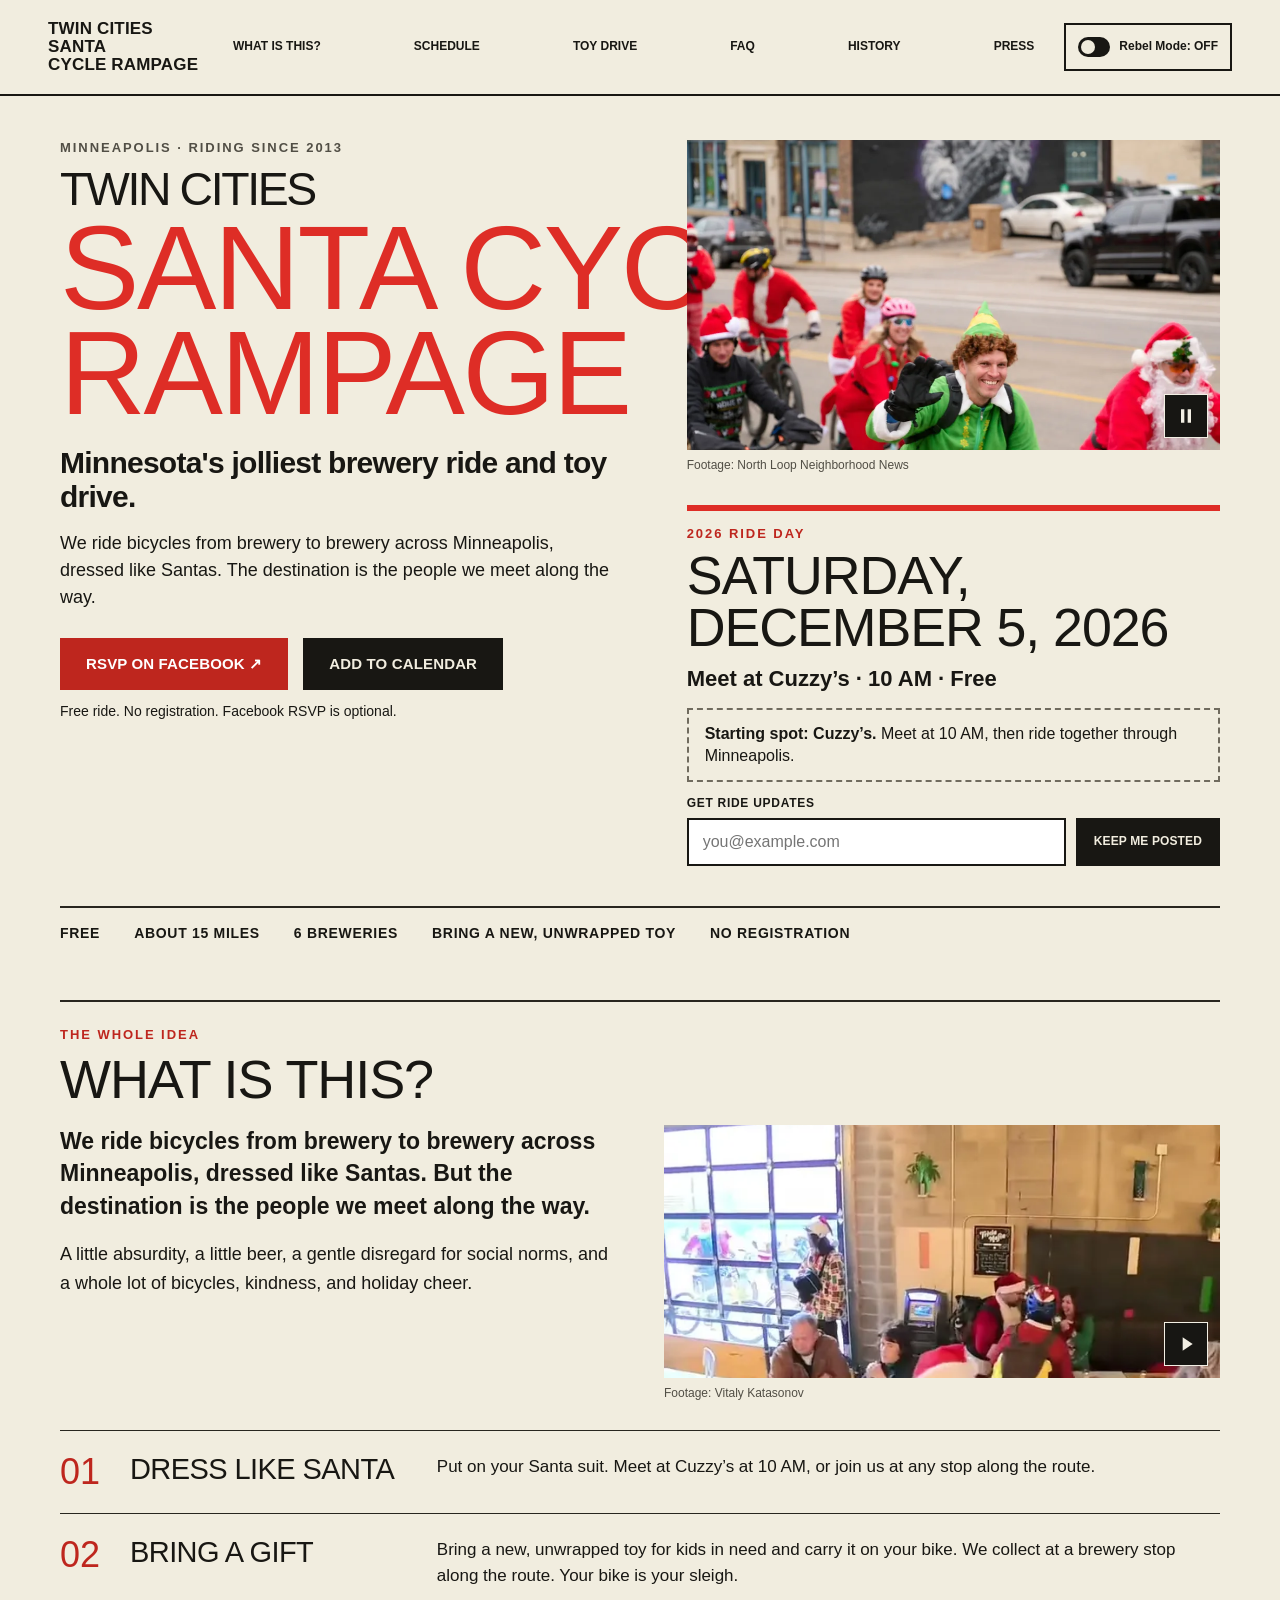
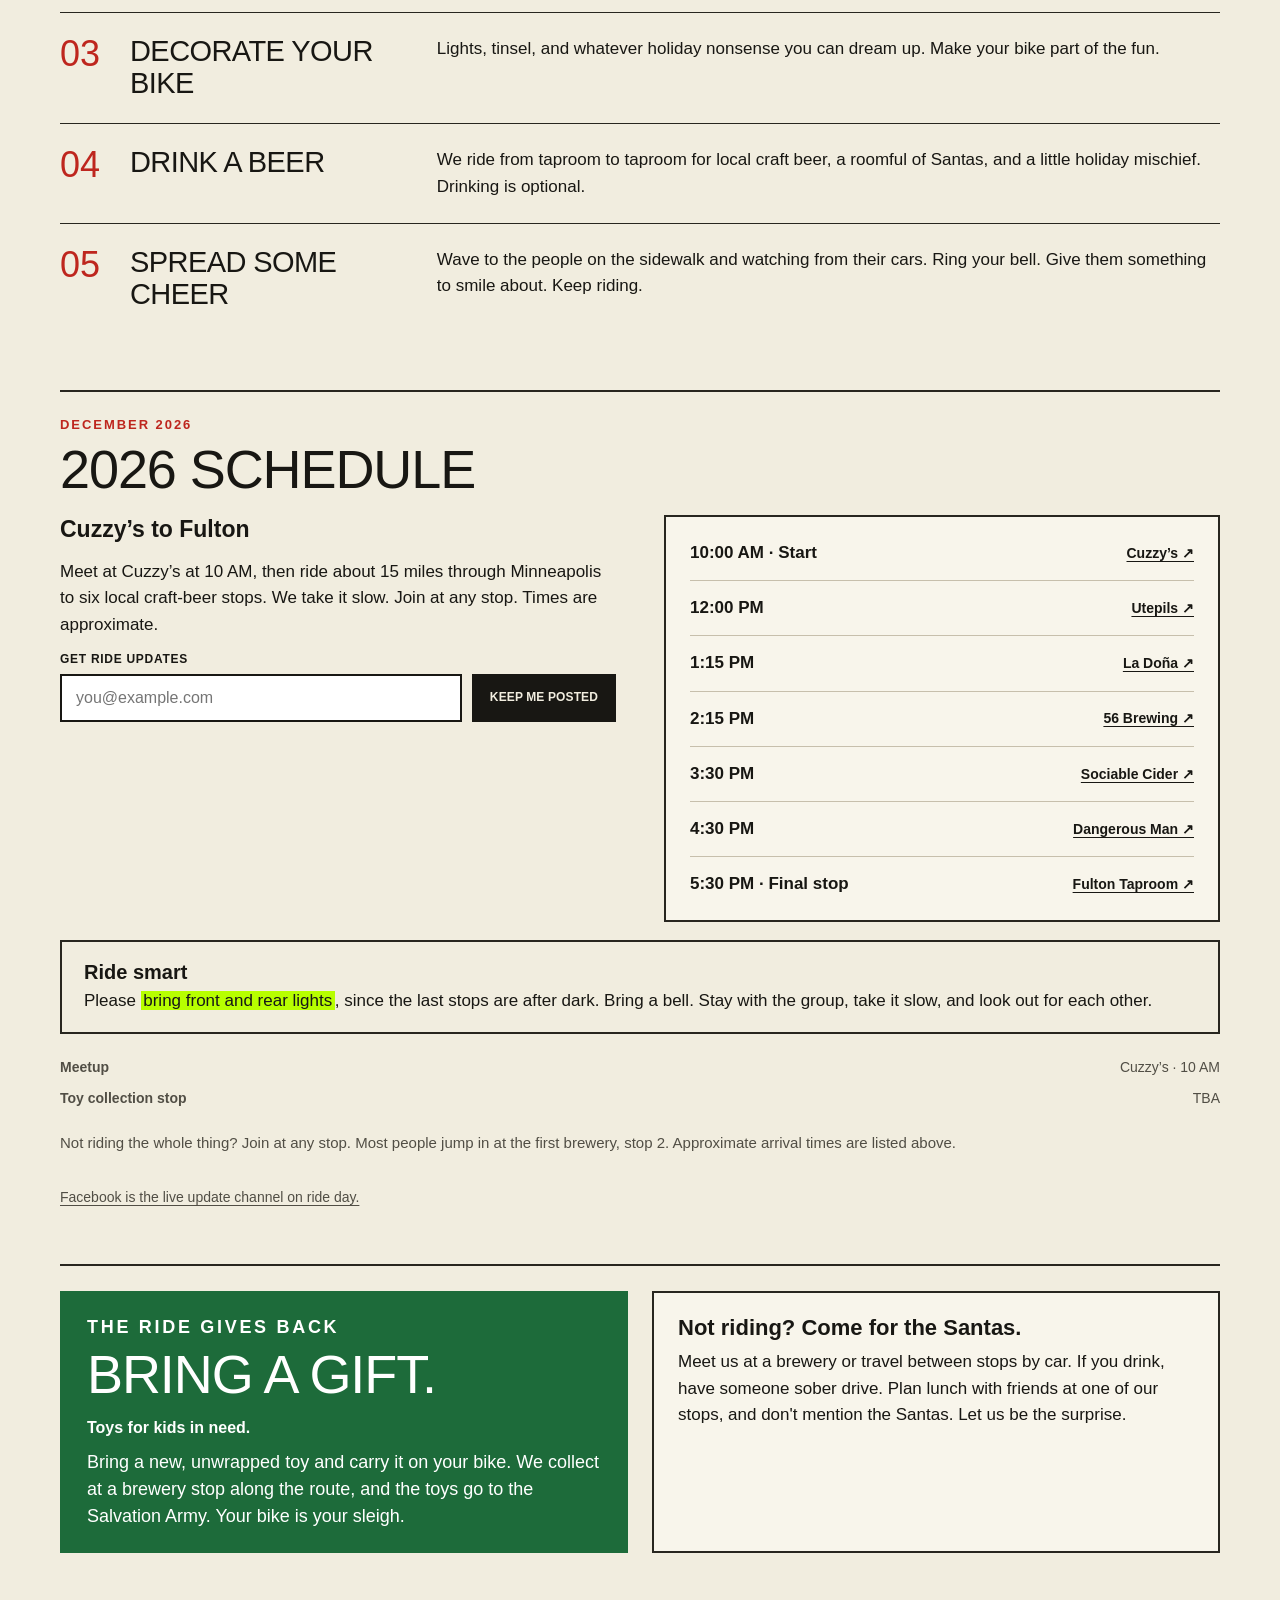
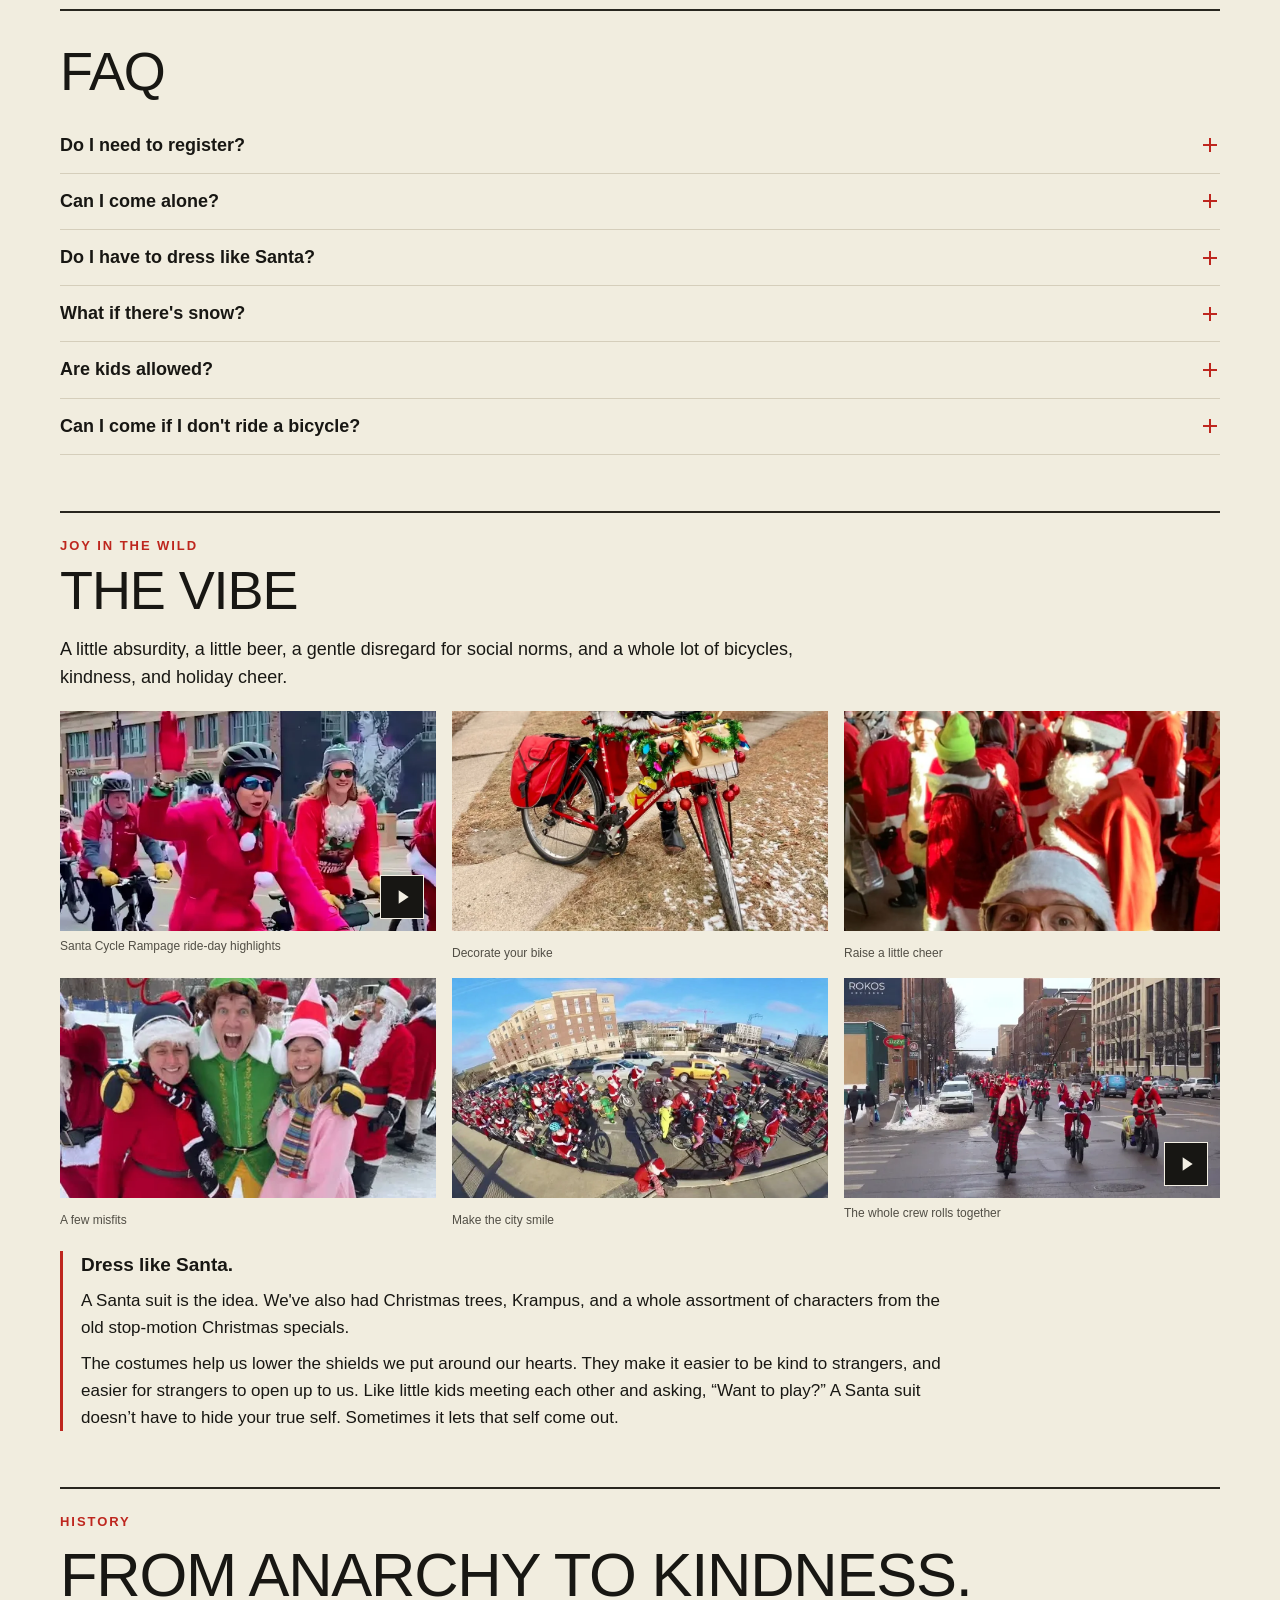
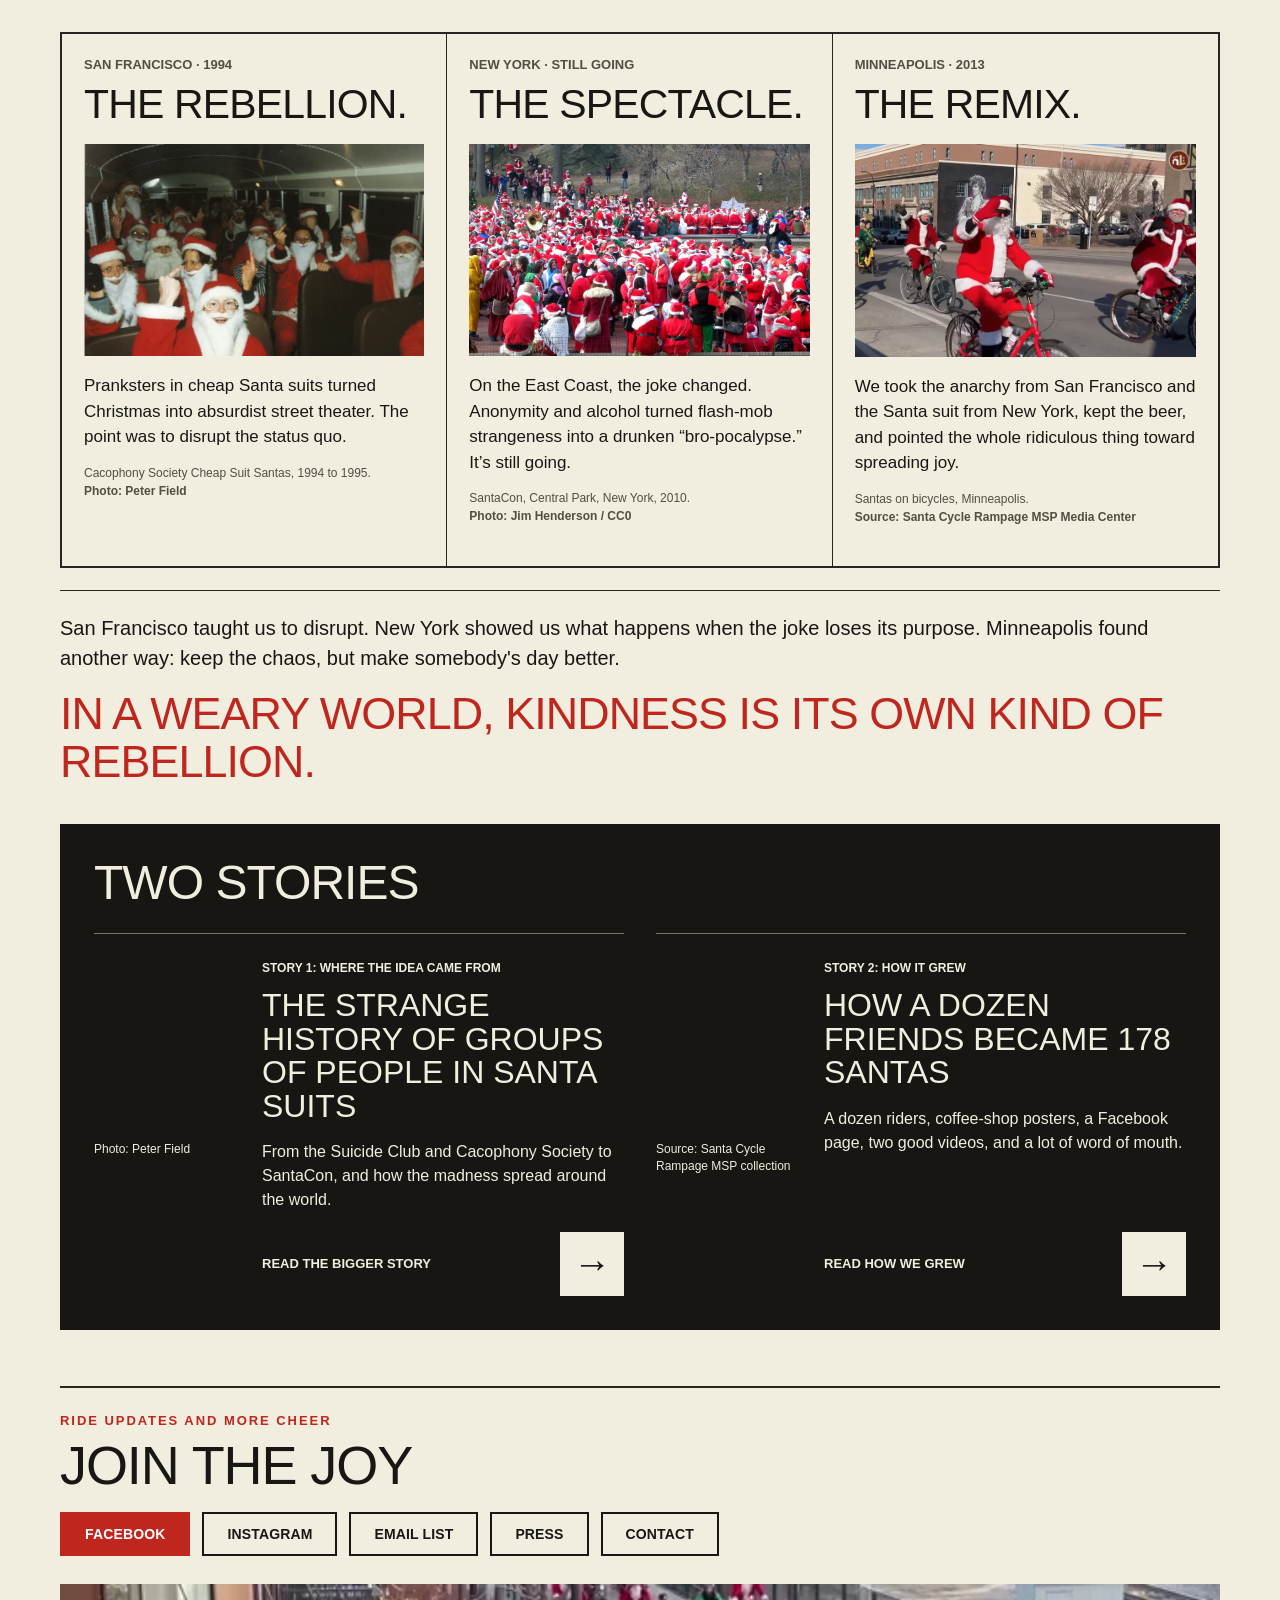
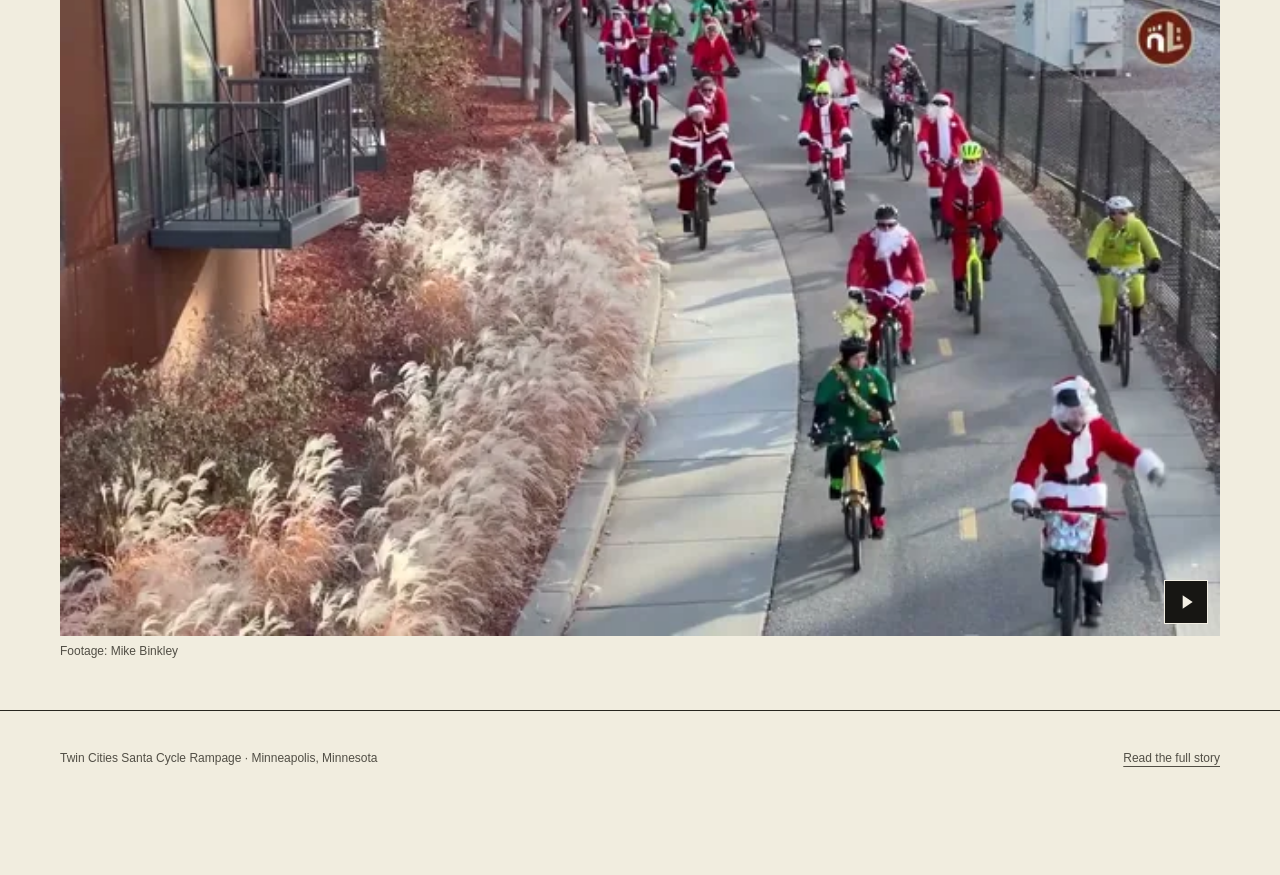
==== commit c7e72377: "Publish linked ride stops and improve email signup" ====
--- a/index.html
+++ b/index.html
@@ -1,6 +1,6 @@
 <!doctype html>
 <html lang="en" data-page-mode="default" data-site-mode="default" data-default-first="true"><head>
-<meta charset="utf-8"><meta name="viewport" content="width=device-width,initial-scale=1"><meta name="theme-color" content="#f1eddf"><meta name="robots" content="index,follow"><title>Twin Cities Santa Cycle Rampage 2026</title><meta name="description" content="We ride bicycles from brewery to brewery across Minneapolis, dressed like Santas. The destination is the people we meet along the way."><link rel="canonical" href="https://santacyclerampagemsp.org/"><link rel="icon" href="favicon.ico"><link rel="apple-touch-icon" href="apple-touch-icon.png"><meta property="og:type" content="website"><meta property="og:title" content="Twin Cities Santa Cycle Rampage 2026"><meta property="og:description" content="We ride bicycles from brewery to brewery across Minneapolis, dressed like Santas. The destination is the people we meet along the way."><meta property="og:url" content="https://santacyclerampagemsp.org/"><meta property="og:image" content="https://santacyclerampagemsp.org/assets/social-share-prince.jpg"><meta property="og:image:width" content="1200"><meta property="og:image:height" content="630"><meta property="og:image:alt" content="Santa-costumed cyclists riding past the Prince mural in Minneapolis"><meta name="twitter:card" content="summary_large_image"><meta name="twitter:title" content="Twin Cities Santa Cycle Rampage 2026"><meta name="twitter:description" content="We ride bicycles from brewery to brewery across Minneapolis, dressed like Santas. The destination is the people we meet along the way."><meta name="twitter:image" content="https://santacyclerampagemsp.org/assets/social-share-prince.jpg"><script src="site-assets/mode-boot.js?v=2388454eb3"></script><link rel="stylesheet" href="site-assets/default.css?v=2b48d3f30b"><link rel="stylesheet" href="site-assets/components.css?v=9ea05fdb95"><link rel="stylesheet" href="site-assets/rebel.css?v=9afa2cc4dd"><link rel="stylesheet" href="site-assets/pages.css?v=cdbee943a2"><script type="application/ld+json">{
+<meta charset="utf-8"><meta name="google-site-verification" content="q4kN9aiz9IwiqMlKps-kd9uDwu2JkqOlaohZ55ckQi8"><meta name="viewport" content="width=device-width,initial-scale=1"><meta name="theme-color" content="#f1eddf"><meta name="robots" content="index,follow"><title>Twin Cities Santa Cycle Rampage 2026</title><meta name="description" content="We ride bicycles from brewery to brewery across Minneapolis, dressed like Santas. The destination is the people we meet along the way."><link rel="canonical" href="https://santacyclerampagemsp.org/"><link rel="icon" href="favicon.ico"><link rel="apple-touch-icon" href="apple-touch-icon.png"><meta property="og:type" content="website"><meta property="og:title" content="Twin Cities Santa Cycle Rampage 2026"><meta property="og:description" content="We ride bicycles from brewery to brewery across Minneapolis, dressed like Santas. The destination is the people we meet along the way."><meta property="og:url" content="https://santacyclerampagemsp.org/"><meta property="og:image" content="https://santacyclerampagemsp.org/assets/social-share-prince.jpg"><meta property="og:image:width" content="1200"><meta property="og:image:height" content="630"><meta property="og:image:alt" content="Santa-costumed cyclists riding past the Prince mural in Minneapolis"><meta name="twitter:card" content="summary_large_image"><meta name="twitter:title" content="Twin Cities Santa Cycle Rampage 2026"><meta name="twitter:description" content="We ride bicycles from brewery to brewery across Minneapolis, dressed like Santas. The destination is the people we meet along the way."><meta name="twitter:image" content="https://santacyclerampagemsp.org/assets/social-share-prince.jpg"><script src="site-assets/mode-boot.js?v=2388454eb3"></script><link rel="stylesheet" href="site-assets/default.css?v=2b48d3f30b"><link rel="stylesheet" href="site-assets/components.css?v=9ea05fdb95"><link rel="stylesheet" href="site-assets/rebel.css?v=9afa2cc4dd"><link rel="stylesheet" href="site-assets/pages.css?v=cdbee943a2"><script type="application/ld+json">{
   "@context": "https://schema.org",
   "@type": "Event",
   "name": "Twin Cities Santa Cycle Rampage 2026",
@@ -13,14 +13,24 @@
   "image": [
     "https://santacyclerampagemsp.org/assets/social-share-prince.jpg"
   ],
+  "location": {
+    "@type": "Place",
+    "name": "Cuzzy's",
+    "address": {
+      "@type": "PostalAddress",
+      "addressLocality": "Minneapolis",
+      "addressRegion": "MN",
+      "addressCountry": "US"
+    }
+  },
   "organizer": {
     "@type": "Organization",
     "name": "Santa Cycle Rampage MSP",
     "url": "https://santacyclerampagemsp.org/",
     "sameAs": "https://www.facebook.com/SantaCycleRampageMSP/"
   }
-}</script><script src="site-assets/site.js?v=80f71a351b" defer></script>
-<link rel="preload" href="assets/monster/anton-regular.ttf" as="font" type="font/ttf" crossorigin><link rel="stylesheet" href="site-assets/monster.css?v=971667e18c"><link rel="stylesheet" href="site-assets/monster-match.css?v=2a3a174f09"><link rel="stylesheet" href="site-assets/monster-vhs.css?v=087aa8c813"><script type="module" src="site-assets/monster-preview.js?v=ab8cf99008"></script><link rel="stylesheet" href="site-assets/cutout-cast.css?v=b9d95f1290"><link rel="preload" as="image" href="assets/optimized/hero-waving-elf-composite-1023.webp" fetchpriority="high"></head><body data-home-page data-monster-preview><svg class="print-filter-definitions" aria-hidden="true" focusable="false" xmlns="http://www.w3.org/2000/svg"><defs><filter id="screenprint" x="0" y="0" width="100%" height="100%"><feTurbulence type="fractalNoise" baseFrequency=".85" numOctaves="3" stitchTiles="stitch" result="noise"/><feColorMatrix in="noise" type="matrix" values="0 0 0 0 0 0 0 0 0 0 0 0 0 0 0 1 0 0 0 0" result="alphaNoise"/><feComponentTransfer in="alphaNoise" result="flecks"><feFuncA type="linear" slope="8" intercept="-5.4"/></feComponentTransfer><feComposite in="SourceGraphic" in2="flecks" operator="out"/></filter><filter id="vhs-tracking" x="-5%" y="0" width="110%" height="100%"><feTurbulence type="fractalNoise" baseFrequency="0 .065" numOctaves="1" seed="9" result="tracking-noise"/><feColorMatrix in="tracking-noise" type="matrix" values="1 0 0 0 0 0 0 0 0 .5 0 0 0 0 .5 0 0 0 0 1" result="horizontal-bands"/><feDisplacementMap in="SourceGraphic" in2="horizontal-bands" scale="32" xChannelSelector="R" yChannelSelector="G"/></filter><filter id="cutout-alpha" x="-3%" y="-3%" width="106%" height="106%"><feComponentTransfer><feFuncA type="discrete" tableValues="0 0 0 0 1 1"/></feComponentTransfer></filter></defs></svg>
+}</script><script src="site-assets/site.js?v=d496488c4e" defer></script>
+<link rel="preload" href="assets/monster/anton-regular.ttf" as="font" type="font/ttf" crossorigin><link rel="stylesheet" href="site-assets/monster.css?v=971667e18c"><link rel="stylesheet" href="site-assets/monster-match.css?v=350fd26958"><link rel="stylesheet" href="site-assets/monster-vhs.css?v=087aa8c813"><script type="module" src="site-assets/monster-preview.js?v=ab8cf99008"></script><link rel="stylesheet" href="site-assets/cutout-cast.css?v=b9d95f1290"><link rel="preload" as="image" href="assets/optimized/hero-waving-elf-composite-1023.webp" fetchpriority="high"></head><body data-home-page data-monster-preview><svg class="print-filter-definitions" aria-hidden="true" focusable="false" xmlns="http://www.w3.org/2000/svg"><defs><filter id="screenprint" x="0" y="0" width="100%" height="100%"><feTurbulence type="fractalNoise" baseFrequency=".85" numOctaves="3" stitchTiles="stitch" result="noise"/><feColorMatrix in="noise" type="matrix" values="0 0 0 0 0 0 0 0 0 0 0 0 0 0 0 1 0 0 0 0" result="alphaNoise"/><feComponentTransfer in="alphaNoise" result="flecks"><feFuncA type="linear" slope="8" intercept="-5.4"/></feComponentTransfer><feComposite in="SourceGraphic" in2="flecks" operator="out"/></filter><filter id="vhs-tracking" x="-5%" y="0" width="110%" height="100%"><feTurbulence type="fractalNoise" baseFrequency="0 .065" numOctaves="1" seed="9" result="tracking-noise"/><feColorMatrix in="tracking-noise" type="matrix" values="1 0 0 0 0 0 0 0 0 .5 0 0 0 0 .5 0 0 0 0 1" result="horizontal-bands"/><feDisplacementMap in="SourceGraphic" in2="horizontal-bands" scale="32" xChannelSelector="R" yChannelSelector="G"/></filter><filter id="cutout-alpha" x="-3%" y="-3%" width="106%" height="106%"><feComponentTransfer><feFuncA type="discrete" tableValues="0 0 0 0 1 1"/></feComponentTransfer></filter></defs></svg>
 <a class="skip-link" href="#main-content">Skip to content</a>
 <header class="site-header"><div class="header-bar"><a class="brand" href="#about" aria-label="Twin Cities Santa Cycle Rampage home" data-mode-link><span>TWIN CITIES</span> <span>SANTA</span> <span>CYCLE RAMPAGE</span></a><nav class="desktop-nav" aria-label="Main navigation"><a href="#what" data-mode-link>What is this?</a><a href="#schedule" class="schedule-link" data-mode-link>Schedule</a><a href="#toy" data-mode-link>Toy drive</a><a href="#faq" data-mode-link>FAQ</a><a href="#history" data-mode-link>History</a><a href="press.html">Press</a></nav><div class="header-actions"><div class="mode-control"><button class="mode-toggle" type="button" aria-pressed="true" aria-label="Rebel Mode"><span class="mode-switch" aria-hidden="true"></span><span>Rebel Mode</span></button></div><button class="menu" type="button" aria-label="Open menu" aria-controls="mobile-nav" aria-expanded="false"><span></span><span></span><span></span></button></div></div><nav class="mobile-nav" id="mobile-nav" aria-label="Mobile navigation" hidden><a href="#what" data-mode-link>What is this?</a><a href="#schedule" class="schedule-link" data-mode-link>Schedule</a><a href="#toy" data-mode-link>Toy drive</a><a href="#faq" data-mode-link>FAQ</a><a href="#history" data-mode-link>History</a><a href="press.html">Press</a></nav></header>
 <main id="main-content" tabindex="-1">
@@ -42,7 +52,7 @@
 <p>The suit helps them lower their guard, while being part of a whole ridiculous group of Santas lets us lower ours and be openly joyful.</p>
 <p>We bring toys for kids and ride from brewery to brewery through Minneapolis, but the people we meet are the destination.</p><p class="manifesto-closing"><span class="manifesto-preface">That’s our particular brand of mayhem:</span> <strong class="manifesto-rebellion">in a weary world, kindness is its own kind of rebellion.</strong></p></div></div></section>
 <section class="content-section uprising-section rebel-only" id="uprising" aria-labelledby="uprising-title"><div class="uprising-masthead"><figure class="chocolate-collage rebel-only"><img class="archive-cutout" width="1356" height="1160" src="assets/mobile/monster-chocolate-clean-800-546a2b81.webp" alt="Chocolate-headed racing cyclists from the 2017 Santa Cycle Rampage poster" loading="lazy" decoding="async" srcset="assets/mobile/monster-chocolate-clean-480-546a2b81.webp 480w, assets/mobile/monster-chocolate-clean-800-546a2b81.webp 800w, assets/mobile/monster-chocolate-clean-1200-546a2b81.webp 1200w" sizes="(max-width: 900px) 100vw, 660px" data-media-source="assets/monster/chocolate-clean.png"></figure><p class="eyebrow">The whole crew rolls together</p><h2 class="display section-title" id="uprising-title">The five-step uprising.</h2></div><div data-brewery-slot="rebel"><figure class="wide-film brewery-film"><video data-ambient id="video-brewery" muted loop playsinline preload="none" aria-label="A roomful of Santas at La Doña brewery" data-poster="assets/mobile/ladona-room-pan-poster-640-ef654288.webp" data-poster-source="assets/ladona-room-pan-poster.jpg"><source data-src="assets/mobile/ladona-room-pan-slower-mobile-6201dfd1.mp4" media="(max-width: 900px)" type="video/mp4" data-media-source="assets/ladona-room-pan-slower.mp4"><source data-src="assets/mobile/ladona-room-pan-slower-desktop-6201dfd1.mp4" type="video/mp4"></video><figcaption class="media-caption">Footage: Vitaly Katasonov</figcaption></figure></div><div data-steps-slot="rebel"><ol class="participation-steps" data-step-rows aria-label="Five ways to join the ride"><li><span class="participation-number" aria-hidden="true">01</span><h3 class="display">Dress like Santa</h3><p><span class="default-only">Put on your Santa suit and meet at 10 AM for breakfast. Note: Many riders join at the first brewery, our second stop, and for them that is where the day begins.</span><span class="rebel-only">Put on the suit. Give people something other than bad news to stare at. Meet at 10 AM for breakfast, or join at the first brewery, our second stop. Plenty of us start there.</span></p></li><li><span class="participation-number" aria-hidden="true">02</span><h3 class="display">Bring a gift</h3><p><span class="default-only">Bring a new, unwrapped toy for kids in need and carry it on your bike. We collect at a brewery stop along the route. Your bike is your sleigh.</span><span class="rebel-only">Give a damn about somebody you may never meet. Bring a new, unwrapped toy for kids in need and carry it on your bike. We collect at a brewery stop along the route. Your bike is your sleigh.</span></p></li><li><span class="participation-number" aria-hidden="true">03</span><h3 class="display">Decorate your bike</h3><p><span class="default-only">Lights, tinsel, and whatever holiday nonsense you can dream up. Make your bike part of the fun.</span><span class="rebel-only">Tinsel. Lights. An unreasonable amount of holiday nonsense. Make your bike look like somebody still knows how to have fun.</span></p></li><li><span class="participation-number" aria-hidden="true">04</span><h3 class="display">Drink a beer</h3><p><span class="default-only">We ride from taproom to taproom for local craft beer, a roomful of Santas, and a little holiday mischief. Drinking is optional.</span><span class="rebel-only">Drink local craft beer with a roomful of ridiculous Santas. We ride from taproom to taproom across Minneapolis. The beer is part of the bash. Drinking is optional.</span></p><span class="cast-flow rebel-only" aria-hidden="true"></span><figure class="site-cutout cast-beer rebel-only" aria-hidden="true"><span class="cutout-print"><img src="assets/mobile/monster-cast-many-eyed-santa-480-f7ba1350.webp" width="1217" height="1293" alt="" loading="lazy" decoding="async" draggable="false" srcset="assets/mobile/monster-cast-many-eyed-santa-240-f7ba1350.webp 240w, assets/mobile/monster-cast-many-eyed-santa-360-f7ba1350.webp 360w, assets/mobile/monster-cast-many-eyed-santa-480-f7ba1350.webp 480w" sizes="145px" data-media-source="assets/monster/cast-many-eyed-santa.webp"></span></figure></li><li><span class="participation-number" aria-hidden="true">05</span><h3 class="display">Spread some cheer</h3><p><span class="default-only">Wave to the people on the sidewalk and watching from their cars. Ring your bell. Give them something to smile about. Keep riding.</span><span class="rebel-only">Wave first. Ring your bell. Be the ridiculous thing that snaps somebody out of a lousy day. We spread cheer, not fear.</span></p></li></ol></div></section>
-<section class="content-section schedule-section" id="schedule" aria-labelledby="schedule-title"><span class="legacy-section-anchor" id="stops" aria-hidden="true"></span><p class="eyebrow">December 2026</p><h2 class="display section-title" id="schedule-title">2026 schedule</h2><div class="schedule-layout"><div class="schedule-summary"><h3 class="schedule-heading">The stops are set.</h3><p class="schedule-description">Meet at Cuzzy’s at 10 AM, then ride together to six breweries. Check the <a href="https://www.facebook.com/events/1972798296683555/" target="_blank" rel="noopener">Facebook event for the announced stop times</a>. Times are approximate. The exact route between stops stays unpublished.</p><form class="email-signup" action="https://assets.mailerlite.com/jsonp/2739403/forms/202239538838374374/subscribe" method="post"><label for="schedule-email">Get ride updates</label><div class="email-fields"><input id="schedule-email" name="fields[email]" type="email" autocomplete="email" placeholder="you@example.com" required><button class="button button-secondary" type="submit">Keep me posted</button></div><input type="hidden" name="ml-submit" value="1"><input type="hidden" name="anticsrf" value="true"><p class="email-signup-status" role="status" aria-live="polite" hidden></p><p class="email-signup-fallback" hidden><a href="https://preview.mailerlite.io/forms/2739403/202239538838374374/share" target="_blank" rel="noopener">Open the signup page instead ↗</a></p><noscript><p>JavaScript is needed for inline signup. <a href="https://preview.mailerlite.io/forms/2739403/202239538838374374/share">Sign up on MailerLite</a>.</p></noscript></form></div><div class="schedule-route"><div class="schedule-card" aria-label="Confirmed ride stops"><div class="schedule-row"><div>10:00 AM · Start</div><span>Cuzzy’s</span></div><div class="schedule-row"><span>Stop 2</span><span>Utepils</span></div><div class="schedule-row"><span>Stop 3</span><span>La Doña</span></div><div class="schedule-row"><span>Stop 4</span><span>56 Brewing</span></div><div class="schedule-row"><span>Stop 5</span><span>Sociable</span></div><div class="schedule-row"><span>Stop 6</span><span>Dangerous Man</span></div><div class="schedule-row"><span>Stop 7 · Last stop</span><span>Fulton</span></div></div><aside class="ride-smart" aria-labelledby="ride-smart-title"><span class="cast-flow rebel-only" aria-hidden="true"></span><figure class="site-cutout cast-doodle rebel-only" aria-hidden="true"><span class="cutout-print"><img src="assets/mobile/monster-cast-stick-bike-319-00cd9c91.webp" width="1536" height="1024" alt="" loading="lazy" decoding="async" draggable="false" srcset="assets/mobile/monster-cast-stick-bike-160-00cd9c91.webp 160w, assets/mobile/monster-cast-stick-bike-240-00cd9c91.webp 240w, assets/mobile/monster-cast-stick-bike-319-00cd9c91.webp 319w" sizes="(max-width: 900px) 108px, 150px" data-media-source="assets/monster/cast-stick-bike.webp"></span></figure><h3 id="ride-smart-title">Ride smart</h3><p>Please <mark class="lights-reminder">bring front and rear lights</mark>, since the last stops are after dark. Bring a bell. Stay with the group, take it slow, and look out for each other.</p></aside><dl class="schedule-logistics"><div><dt>Departure time</dt><dd>TBA</dd></div><div><dt>Toy collection stop</dt><dd>TBA</dd></div></dl><p class="schedule-join-note">Not riding the whole thing? Join at any stop. Most people jump in at the first brewery, stop 2. See the Facebook event for approximate arrival times.</p></div><p class="schedule-channel"><a href="https://www.facebook.com/SantaCycleRampageMSP/" target="_blank" rel="noopener">Facebook is the live update channel on ride day.</a></p></div></section>
+<section class="content-section schedule-section" id="schedule" aria-labelledby="schedule-title"><span class="legacy-section-anchor" id="stops" aria-hidden="true"></span><p class="eyebrow">December 2026</p><h2 class="display section-title" id="schedule-title">2026 schedule</h2><div class="schedule-layout"><div class="schedule-summary"><h3 class="schedule-heading">Cuzzy’s to Fulton</h3><p class="schedule-description">Meet at Cuzzy’s at 10 AM, then ride about 15 miles through Minneapolis to six local craft-beer stops. We take it slow. Join at any stop. Times are approximate.</p><form class="email-signup" action="https://assets.mailerlite.com/jsonp/2739403/forms/202239538838374374/subscribe" method="post"><label for="schedule-email">Get ride updates</label><div class="email-fields"><input id="schedule-email" name="fields[email]" type="email" autocomplete="email" placeholder="you@example.com" required><button class="button button-secondary" type="submit">Keep me posted</button></div><input type="hidden" name="ml-submit" value="1"><input type="hidden" name="anticsrf" value="true"><p class="email-signup-status" role="status" aria-live="polite" hidden></p><p class="email-signup-fallback" hidden><a href="https://preview.mailerlite.io/forms/2739403/202239538838374374/share" target="_blank" rel="noopener">Open the signup page instead ↗</a></p><noscript><p>JavaScript is needed for inline signup. <a href="https://preview.mailerlite.io/forms/2739403/202239538838374374/share">Sign up on MailerLite</a>.</p></noscript></form></div><div class="schedule-route"><div class="schedule-card" aria-label="Confirmed ride stops"><div class="schedule-row"><span>10:00 AM · Start</span><a href="https://cuzzys.com/" target="_blank" rel="noopener noreferrer">Cuzzy’s ↗</a></div><div class="schedule-row"><span>12:00 PM</span><a href="https://utepilsbrewing.com/" target="_blank" rel="noopener noreferrer">Utepils ↗</a></div><div class="schedule-row"><span>1:15 PM</span><a href="https://dameladona.com/" target="_blank" rel="noopener noreferrer">La Doña ↗</a></div><div class="schedule-row"><span>2:15 PM</span><a href="https://56brewing.com/" target="_blank" rel="noopener noreferrer">56 Brewing ↗</a></div><div class="schedule-row"><span>3:30 PM</span><a href="https://sociablecider.com/" target="_blank" rel="noopener noreferrer">Sociable Cider ↗</a></div><div class="schedule-row"><span>4:30 PM</span><a href="https://dangerousmanbrewing.com/" target="_blank" rel="noopener noreferrer">Dangerous Man ↗</a></div><div class="schedule-row"><span>5:30 PM · Final stop</span><a href="https://www.fultonbeer.com/about/contact" target="_blank" rel="noopener noreferrer">Fulton Taproom ↗</a></div></div><aside class="ride-smart" aria-labelledby="ride-smart-title"><span class="cast-flow rebel-only" aria-hidden="true"></span><figure class="site-cutout cast-doodle rebel-only" aria-hidden="true"><span class="cutout-print"><img src="assets/mobile/monster-cast-stick-bike-319-00cd9c91.webp" width="1536" height="1024" alt="" loading="lazy" decoding="async" draggable="false" srcset="assets/mobile/monster-cast-stick-bike-160-00cd9c91.webp 160w, assets/mobile/monster-cast-stick-bike-240-00cd9c91.webp 240w, assets/mobile/monster-cast-stick-bike-319-00cd9c91.webp 319w" sizes="(max-width: 900px) 108px, 150px" data-media-source="assets/monster/cast-stick-bike.webp"></span></figure><h3 id="ride-smart-title">Ride smart</h3><p>Please <mark class="lights-reminder">bring front and rear lights</mark>, since the last stops are after dark. Bring a bell. Stay with the group, take it slow, and look out for each other.</p></aside><dl class="schedule-logistics"><div><dt>Meetup</dt><dd>Cuzzy’s · 10 AM</dd></div><div><dt>Toy collection stop</dt><dd>TBA</dd></div></dl><p class="schedule-join-note">Not riding the whole thing? Join at any stop. Most people jump in at the first brewery, stop 2. Approximate arrival times are listed above.</p></div><p class="schedule-channel"><a href="https://www.facebook.com/SantaCycleRampageMSP/" target="_blank" rel="noopener">Facebook is the live update channel on ride day.</a></p></div></section>
 <section class="content-section gifts-section" id="toy" aria-labelledby="gift-title"><span class="cast-flow rebel-only" aria-hidden="true"></span><span class="legacy-section-anchor" id="gifts" aria-hidden="true"></span><div class="gift-panel"><figure class="site-cutout cast-wave rebel-only" aria-hidden="true"><span class="cutout-print"><img src="assets/mobile/monster-cast-crayon-wave-640-9e44b4a9.webp" width="1129" height="1393" alt="" loading="lazy" decoding="async" draggable="false" srcset="assets/mobile/monster-cast-crayon-wave-240-9e44b4a9.webp 240w, assets/mobile/monster-cast-crayon-wave-360-9e44b4a9.webp 360w, assets/mobile/monster-cast-crayon-wave-640-9e44b4a9.webp 640w" sizes="(max-width: 900px) 38vw, 250px" data-media-source="assets/monster/cast-crayon-wave.webp"></span></figure><p class="eyebrow">The ride gives back</p><h2 class="display" id="gift-title"><span class="default-only">Bring a gift.</span><span class="rebel-only">Give a damn. Bring a gift.</span></h2><p class="toy-purpose">Toys for kids in need.</p><p><span class="default-only">Bring a new, unwrapped toy and carry it on your bike. We collect at a brewery stop along the route, and the toys go to the Salvation Army. Your bike is your sleigh.</span><span class="rebel-only">The world gives kids enough to worry about. Bring a new, unwrapped toy and carry it on your bike. We collect at a brewery stop along the route, and the toys go to the Salvation Army. Your bike is your sleigh.</span></p></div><aside class="spectator-card"><figure class="site-cutout cast-dinner rebel-only" aria-hidden="true"><span class="cutout-print"><img src="assets/mobile/monster-cast-dinner-invasion-640-d72ff415.webp" width="1254" height="1254" alt="" loading="lazy" decoding="async" draggable="false" srcset="assets/mobile/monster-cast-dinner-invasion-320-d72ff415.webp 320w, assets/mobile/monster-cast-dinner-invasion-640-d72ff415.webp 640w, assets/mobile/monster-cast-dinner-invasion-960-d72ff415.webp 960w" sizes="(max-width: 900px) calc(100vw - 40px), 390px" data-media-source="assets/monster/cast-dinner-invasion.webp"></span></figure><h3><span class="default-only">Not riding? Come for the Santas.</span><span class="rebel-only">No bike? You can still be in on it.</span></h3><p><span class="default-only">Meet us at a brewery or travel between stops by car. If you drink, have someone sober drive. Plan lunch with friends at one of our stops, and don't mention the Santas. Let us be the surprise.</span><span class="rebel-only">Meet us at a brewery or travel between stops by car. If you drink, have someone sober drive. Invite friends to lunch at one of our stops. Say nothing about the Santas. Let a roomful of weirdos restore a little of their faith in people.</span></p></aside></section>
 <section class="content-section faq-section shared-faq" id="faq" aria-labelledby="faq-title"><div class="cast-faq-masthead"><span class="cast-flow rebel-only" aria-hidden="true"></span><h2 class="display section-title" id="faq-title"><span class="default-only">FAQ</span><span class="rebel-only">Question everything.</span></h2><figure class="site-cutout cast-questioner rebel-only" aria-hidden="true"><span class="cutout-print"><img src="assets/mobile/monster-cast-dinosaur-santa-640-434c18f6.webp" width="1024" height="1536" alt="" loading="lazy" decoding="async" draggable="false" srcset="assets/mobile/monster-cast-dinosaur-santa-240-434c18f6.webp 240w, assets/mobile/monster-cast-dinosaur-santa-360-434c18f6.webp 360w, assets/mobile/monster-cast-dinosaur-santa-640-434c18f6.webp 640w" sizes="(max-width: 900px) 140px, 250px" data-media-source="assets/monster/cast-dinosaur-santa.webp"></span></figure></div><details data-faq-id="register"><summary><span>Do I need to register?</span><svg class="faq-indicator" viewBox="0 0 20 20" aria-hidden="true" focusable="false"><path d="M4 10h12"/><path class="faq-indicator-vertical" d="M10 4v12"/></svg></summary><div class="faq-answer"><div class="default-only"><p>No. The ride is free and there is no registration. Show up and ride. You can <a href="https://www.facebook.com/events/1972798296683555/" target="_blank" rel="noopener">RSVP on Facebook</a>, it’s optional, but appreciated!</p></div><div class="rebel-only"><p>No tickets. No registration. The ride is free. Show up and ride. An <a href="https://www.facebook.com/events/1972798296683555/" target="_blank" rel="noopener">RSVP on Facebook</a> is optional, but appreciated. That’s the entire entrance exam.</p></div></div></details><details data-faq-id="alone"><summary><span>Can I come alone?</span><svg class="faq-indicator" viewBox="0 0 20 20" aria-hidden="true" focusable="false"><path d="M4 10h12"/><path class="faq-indicator-vertical" d="M10 4v12"/></svg></summary><div class="faq-answer"><div class="default-only"><p>Yes. You don’t need to know anyone to join us. Come on your own or bring a friend. Put on your Santa suit, say hello, and ride with the group.</p></div><div class="rebel-only"><p>Yes. You don’t need a crew or an introduction. Put on your Santa suit, say hello, and ride with us. We’re all strangers until somebody waves first.</p></div></div></details><details data-faq-id="costume"><summary><span>Do I have to dress like Santa?</span><svg class="faq-indicator" viewBox="0 0 20 20" aria-hidden="true" focusable="false"><path d="M4 10h12"/><path class="faq-indicator-vertical" d="M10 4v12"/></svg></summary><div class="faq-answer"><div class="default-only"><p>A Santa suit is the idea, and most of us wear one. You’re still welcome if you turn up as something else. We’ve had Christmas trees, Krampus, and a whole assortment of characters from the old stop-motion Christmas specials.</p></div><div class="rebel-only"><p>A Santa suit is the idea, and most of us wear one. But a Christmas tree, Krampus, or a character from the old stop-motion Christmas specials can join the mayhem too. You’re welcome as something else. Give us something to grin at.</p></div></div></details><details data-faq-id="snow"><summary><span>What if there's snow?</span><svg class="faq-indicator" viewBox="0 0 20 20" aria-hidden="true" focusable="false"><path d="M4 10h12"/><path class="faq-indicator-vertical" d="M10 4v12"/></svg></summary><div class="faq-answer">
 <p>We’ve ridden through snowstorms, ice, freezing rain and, unfortunately, increasingly warm weather. Christmas is starting to feel like Christmas in July. Yikes.</p>
@@ -54,5 +64,5 @@
 <section class="content-section history-section history-hub" id="history" aria-labelledby="history-title"><span id="santa-mayhem" class="legacy-history-anchor" aria-hidden="true"></span><p class="eyebrow">History</p><h2 class="display section-title" id="history-title">From anarchy to kindness.</h2><ol class="history-cards" id="origins" aria-label="From San Francisco to New York to Minneapolis"><li><p class="history-card-place">San Francisco · 1994</p><h3 class="display">The rebellion.</h3><figure><img src="assets/mobile/history-san-francisco-cheap-suit-santas-1995-800-a4a3a9d0.webp" alt="Cacophony Society Cheap Suit Santas making irreverent gestures inside a bus in 1995" width="800" height="579" loading="lazy" decoding="async" style="object-position:50% 50%" srcset="assets/mobile/history-san-francisco-cheap-suit-santas-1995-479-a4a3a9d0.webp 479w, assets/mobile/history-san-francisco-cheap-suit-santas-1995-800-a4a3a9d0.webp 800w" sizes="(max-width: 600px) calc(100vw - 40px), (max-width: 900px) 50vw, 700px" data-media-source="assets/history/san-francisco-cheap-suit-santas-1995.png"><p class="history-card-description">Pranksters in cheap Santa suits turned Christmas into absurdist street theater. The point was to disrupt the status quo.</p><figcaption><span>Cacophony Society Cheap Suit Santas, 1994 to 1995.</span><strong>Photo: Peter Field</strong></figcaption></figure></li><li><p class="history-card-place">New York · Still going</p><h3 class="display">The spectacle.</h3><figure><img src="assets/mobile/history-new-york-santacon-2010-cc0-960-f39b6158.webp" alt="A large gathering of Santas at Bethesda Terrace in New York’s Central Park" width="4083" height="2997" loading="lazy" decoding="async" style="object-position:50% 65%" srcset="assets/mobile/history-new-york-santacon-2010-cc0-480-f39b6158.webp 480w, assets/mobile/history-new-york-santacon-2010-cc0-960-f39b6158.webp 960w, assets/mobile/history-new-york-santacon-2010-cc0-1440-f39b6158.webp 1440w" sizes="(max-width: 600px) calc(100vw - 40px), (max-width: 900px) 50vw, 700px" data-media-source="assets/history/new-york-santacon-2010-cc0.jpg"><p class="history-card-description">On the East Coast, the joke changed. Anonymity and alcohol turned flash-mob strangeness into a drunken “bro-pocalypse.” It’s still going.</p><figcaption><span>SantaCon, Central Park, New York, 2010.</span><strong>Photo: Jim Henderson / CC0</strong></figcaption></figure></li><li><p class="history-card-place">Minneapolis · 2013</p><h3 class="display">The remix.</h3><figure><img src="assets/mobile/history-minneapolis-prince-mural-960-af3e53ae.webp" alt="Santa-costumed cyclists waving as they ride past the Prince mural in Minneapolis" width="1746" height="920" loading="lazy" decoding="async" style="object-position:100% 50%" srcset="assets/mobile/history-minneapolis-prince-mural-480-af3e53ae.webp 480w, assets/mobile/history-minneapolis-prince-mural-960-af3e53ae.webp 960w, assets/mobile/history-minneapolis-prince-mural-1440-af3e53ae.webp 1440w" sizes="(max-width: 600px) calc(100vw - 40px), (max-width: 900px) 50vw, 700px" data-media-source="assets/history/minneapolis-prince-mural.png"><p class="history-card-description">We took the anarchy from San Francisco and the Santa suit from New York, kept the beer, and pointed the whole ridiculous thing toward spreading joy.</p><figcaption><span>Santas on bicycles, Minneapolis.</span><strong>Source: Santa Cycle Rampage MSP Media Center</strong></figcaption></figure></li></ol><p class="history-bridge"><span class="default-only">San Francisco taught us to disrupt. New York showed us what happens when the joke loses its purpose. Minneapolis found another way: keep the chaos, but make somebody's day better.</span><span class="rebel-only">We kept the absurdity, the suits, and the beer. Then we pointed them at the sadness of the season. A wave. A laugh. A gift for a kid. A whole city full of people worth being kind to.</span></p><p class="display history-rebellion">In a weary world, kindness is its own kind of rebellion.</p><div class="two-stories-band" id="two-stories" role="group" aria-labelledby="two-stories-title"><span class="cast-flow rebel-only" aria-hidden="true"></span><h3 class="display" id="two-stories-title">Two stories</h3><nav class="history-paths" aria-label="Choose a complete history"><article class="history-path-panel"><a class="history-path story-feature" data-mode-link href="story.html" aria-labelledby="santacon-path-title santacon-path-link"><figure class="history-path-photo"><img src="assets/mobile/history-san-francisco-cheap-suit-santas-1995-800-a4a3a9d0.webp" alt="Cacophony Society Cheap Suit Santas making irreverent gestures inside a bus in 1995" loading="lazy" decoding="async" style="object-position:50% 50%" srcset="assets/mobile/history-san-francisco-cheap-suit-santas-1995-479-a4a3a9d0.webp 479w, assets/mobile/history-san-francisco-cheap-suit-santas-1995-800-a4a3a9d0.webp 800w" sizes="(max-width: 600px) calc(100vw - 40px), (max-width: 900px) 50vw, 700px" data-media-source="assets/history/san-francisco-cheap-suit-santas-1995.png" width="800" height="579"><figcaption>Photo: Peter Field</figcaption></figure><div class="story-feature-copy"><p class="history-path-kicker">Story 1: where the idea came from</p><h4 id="santacon-path-title">The Strange History of Groups of People in Santa Suits</h4><p>From the Suicide Club and Cacophony Society to SantaCon, and how the madness spread around the world.</p><span class="history-path-link" id="santacon-path-link"><span>Read the bigger story</span><span class="story-arrow" aria-hidden="true">→</span></span></div></a></article><article class="history-path-panel"><a class="history-path story-feature" data-mode-link href="story.html#minneapolis" aria-labelledby="minneapolis-path-title minneapolis-path-link"><figure class="history-path-photo"><img src="assets/optimized/first-ride-group-720.webp" alt="Original Minneapolis Santa riders posing together beside a Christmas tree" loading="lazy" decoding="async" style="object-position:50% 60%" srcset="assets/optimized/first-ride-group-480.webp 480w, assets/optimized/first-ride-group-720.webp 720w" sizes="(max-width: 600px) calc(100vw - 40px), (max-width: 900px) 50vw, 700px" data-media-source="assets/first-ride-group.png" width="720" height="960"><figcaption>Source: Santa Cycle Rampage MSP collection</figcaption></figure><div class="story-feature-copy"><p class="history-path-kicker">Story 2: how it grew</p><h4 id="minneapolis-path-title">How a Dozen Friends Became 178 Santas</h4><p>A dozen riders, coffee-shop posters, a Facebook page, two good videos, and a lot of word of mouth.</p><span class="history-path-link" id="minneapolis-path-link"><span>Read how we grew</span><span class="story-arrow" aria-hidden="true">→</span></span></div><figure class="site-cutout cast-watercolor rebel-only" aria-hidden="true"><span class="cutout-print"><img src="assets/mobile/monster-cast-watercolor-rider-320-7533bb44.webp" width="1217" height="1293" alt="" loading="lazy" decoding="async" draggable="false" srcset="assets/mobile/monster-cast-watercolor-rider-160-7533bb44.webp 160w, assets/mobile/monster-cast-watercolor-rider-240-7533bb44.webp 240w, assets/mobile/monster-cast-watercolor-rider-320-7533bb44.webp 320w" sizes="(max-width: 900px) 125px, 145px" data-media-source="assets/monster/cast-watercolor-rider.webp"></span></figure></a></article></nav></div></section>
 <section class="content-section join-section" id="join" aria-labelledby="join-title"><div class="cast-join-masthead"><span class="cast-flow rebel-only" aria-hidden="true"></span><div class="cast-join-copy"><p class="eyebrow">Ride updates and more cheer</p><h2 class="display section-title" id="join-title"><span class="default-only">Join the joy</span><span class="rebel-only">Don’t just scroll. Show up.</span></h2><div class="join-actions"><a class="button" href="https://www.facebook.com/SantaCycleRampageMSP/" target="_blank" rel="noopener">Facebook</a><a class="button button-outline" href="https://www.instagram.com/santa_cycle_rampage_msp/" target="_blank" rel="noopener">Instagram</a><a class="button button-outline" href="https://preview.mailerlite.io/forms/2739403/202239538838374374/share">Email list</a><a class="button button-outline" href="press.html">Press</a><a class="button button-outline" href="mailto:santacyclerampagemsp@gmail.com">Contact</a></div></div><figure class="site-cutout cast-bouquets rebel-only" aria-hidden="true"><span class="cutout-print"><img src="assets/mobile/monster-cast-vintage-podium-640-73d5d3b3.webp" width="1420" height="1108" alt="" loading="lazy" decoding="async" draggable="false" srcset="assets/mobile/monster-cast-vintage-podium-320-73d5d3b3.webp 320w, assets/mobile/monster-cast-vintage-podium-640-73d5d3b3.webp 640w, assets/mobile/monster-cast-vintage-podium-960-73d5d3b3.webp 960w" sizes="(max-width: 900px) calc(100vw - 40px), 600px" data-media-source="assets/monster/cast-vintage-podium.webp"></span></figure></div><figure class="wide-film farewell-film"><video data-ambient id="video-history" muted loop playsinline preload="none" aria-label="The Santas keep rolling on a Minneapolis trail in 2024" data-poster="assets/mobile/trail-ride-2024-poster-640-a0632722.webp" data-poster-source="assets/trail-ride-2024-poster.jpg"><source data-src="assets/mobile/trail-ride-2024-mobile-02635df9.mp4" media="(max-width: 900px)" type="video/mp4" data-media-source="assets/trail-ride-2024.mp4"><source data-src="assets/mobile/trail-ride-2024-desktop-02635df9.mp4" type="video/mp4"></video><figcaption class="media-caption">Footage: Mike Binkley</figcaption></figure></section>
 </div></div></main>
-<footer class="page-footer"><a class="monster-footer-emblem rebel-only" href="#about" aria-label="Back to the top"><img src="assets/mobile/monster-hero-monster-user-800-9d047e62.webp" width="1122" height="1402" alt="" loading="lazy" decoding="async" srcset="assets/mobile/monster-hero-monster-user-480-9d047e62.webp 480w, assets/mobile/monster-hero-monster-user-800-9d047e62.webp 800w, assets/mobile/monster-hero-monster-user-1122-9d047e62.webp 1122w" sizes="210px" data-media-source="assets/monster/hero-monster-user.png"></a><div class="wrap"><span>Twin Cities Santa Cycle Rampage · Minneapolis, Minnesota</span><a href="story.html" data-mode-link>Read the full story</a><span class="print-url">https://santacyclerampagemsp.org/story.html</span></div></footer><aside class="sticky-rsvp" id="sticky-rsvp" aria-label="Ride day RSVP" hidden><div class="sticky-inner"><strong>Sat, Dec 5 · 10 AM · Free</strong><a class="button" href="https://www.facebook.com/events/1972798296683555/" target="_blank" rel="noopener">RSVP<span class="sticky-long"> on Facebook</span></a></div></aside><script src="site-assets/email-signup.js?v=63cbbb1db1" defer></script>
+<footer class="page-footer"><a class="monster-footer-emblem rebel-only" href="#about" aria-label="Back to the top"><img src="assets/mobile/monster-hero-monster-user-800-9d047e62.webp" width="1122" height="1402" alt="" loading="lazy" decoding="async" srcset="assets/mobile/monster-hero-monster-user-480-9d047e62.webp 480w, assets/mobile/monster-hero-monster-user-800-9d047e62.webp 800w, assets/mobile/monster-hero-monster-user-1122-9d047e62.webp 1122w" sizes="210px" data-media-source="assets/monster/hero-monster-user.png"></a><div class="wrap"><span>Twin Cities Santa Cycle Rampage · Minneapolis, Minnesota</span><a href="story.html" data-mode-link>Read the full story</a><span class="print-url">https://santacyclerampagemsp.org/story.html</span></div></footer><aside class="sticky-rsvp" id="sticky-rsvp" aria-label="Ride day RSVP" hidden><div class="sticky-inner"><strong>Sat, Dec 5 · 10 AM · Free</strong><a class="button" href="https://www.facebook.com/events/1972798296683555/" target="_blank" rel="noopener">RSVP<span class="sticky-long"> on Facebook</span></a></div></aside><script src="site-assets/email-signup.js?v=944182e100" defer></script>
 <script type="module" src="https://static.cloudflareinsights.com/beacon.min.js" data-cf-beacon='{"token": "9a3162fb92da4ce69bf791c1a7c37741"}'></script></body></html>
--- a/site-assets/monster-match.css
+++ b/site-assets/monster-match.css
@@ -73,6 +73,7 @@
 .compact-location-copy { position: absolute; z-index: 6; top: calc(100% + 9px); left: -2px; width: max(100%,280px); padding: 16px; border: 2px solid #161412; background: #efebdc; box-shadow: 0 6px 0 #16141233; }
 .compact-location-copy a { display: block; padding-top: 8px; }
 html[data-site-mode="rebel"] .date-card .email-signup label { font-family: 'Rampage Anton',Impact,sans-serif; font-size: 18px; letter-spacing: .01em; font-weight: 400; margin-bottom: 8px; }
+html[data-site-mode="rebel"] .date-card :is(.email-signup-status, .email-signup-fallback, .email-signup-fallback a) { color: #161412; }
 html[data-site-mode="rebel"] .date-card input { min-height: 54px; padding: 10px 14px; font-size: 16px; }
 html[data-site-mode="rebel"] .date-card .email-fields { gap: 12px; }
 html[data-site-mode="rebel"] .date-card .email-fields .button { min-height: 54px; font-size: 17px; padding: 12px 18px; background: #c32b22; border-color: #c32b22; }
